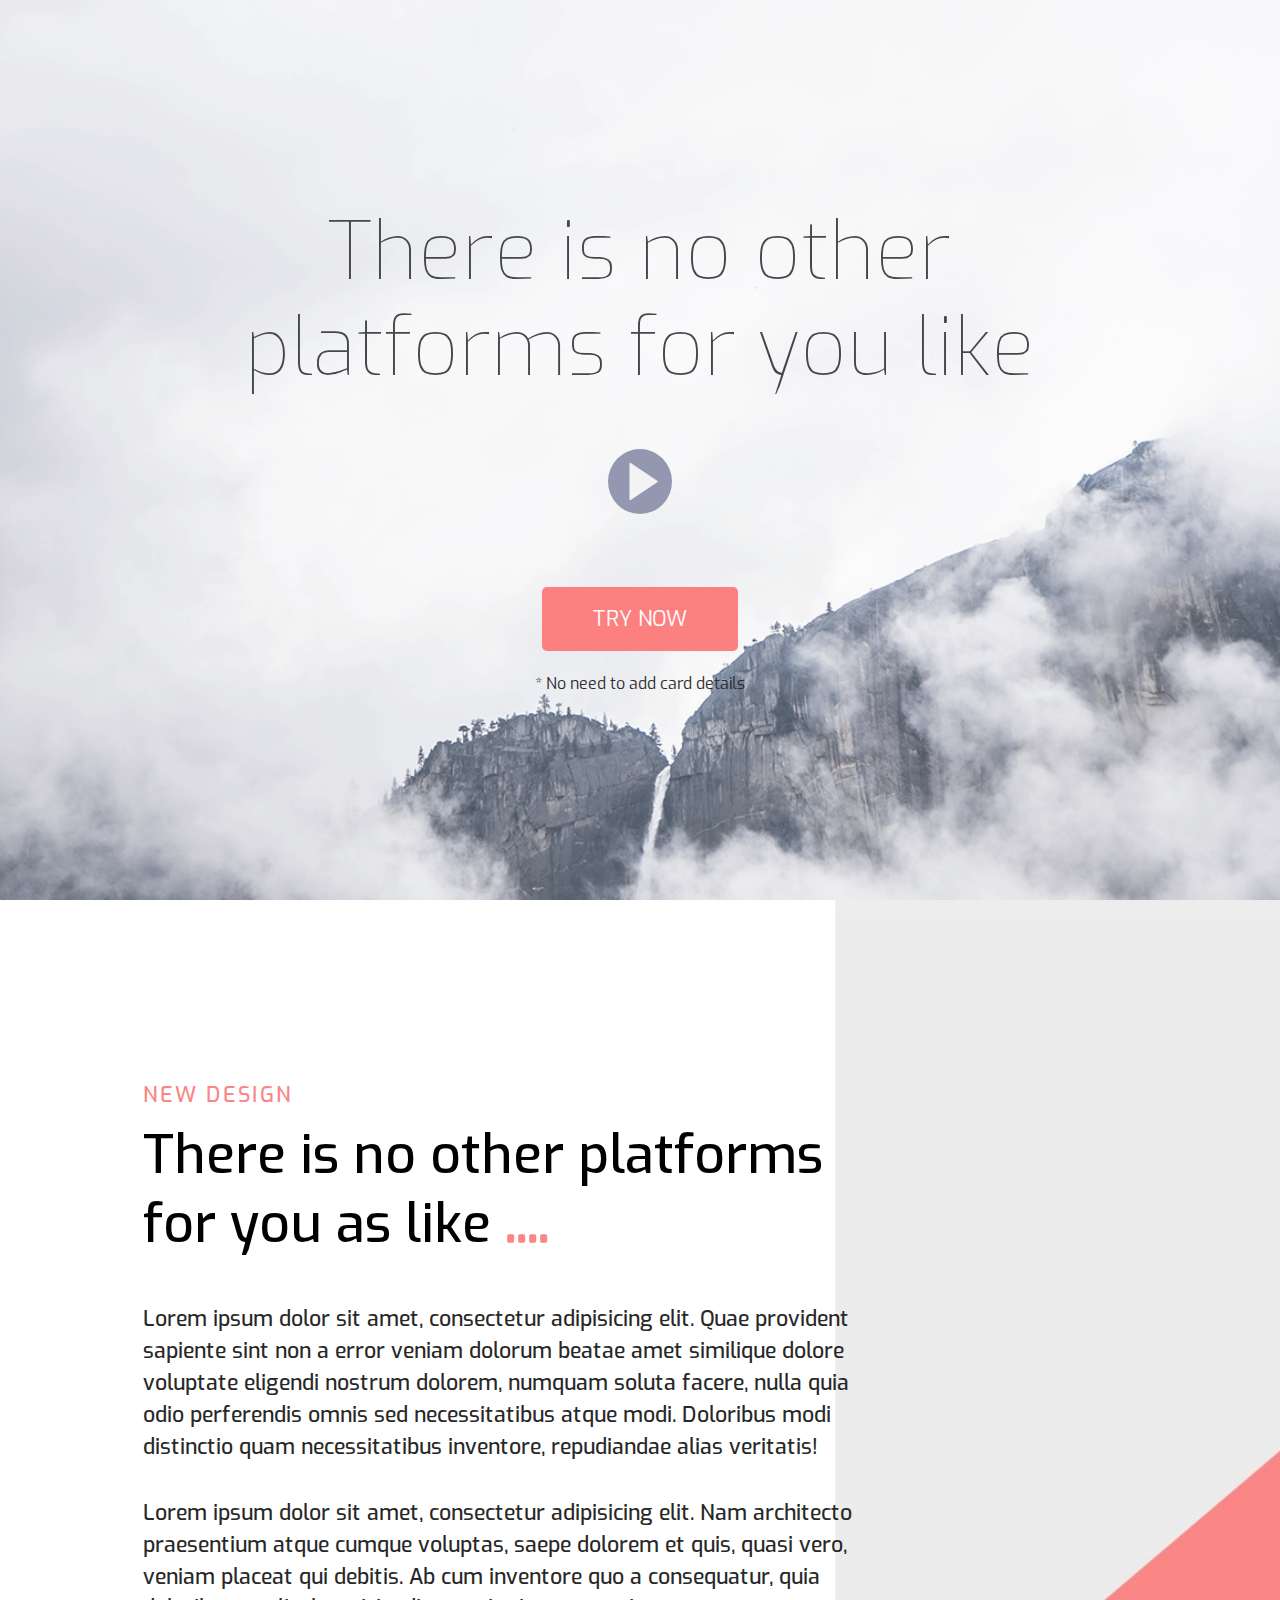
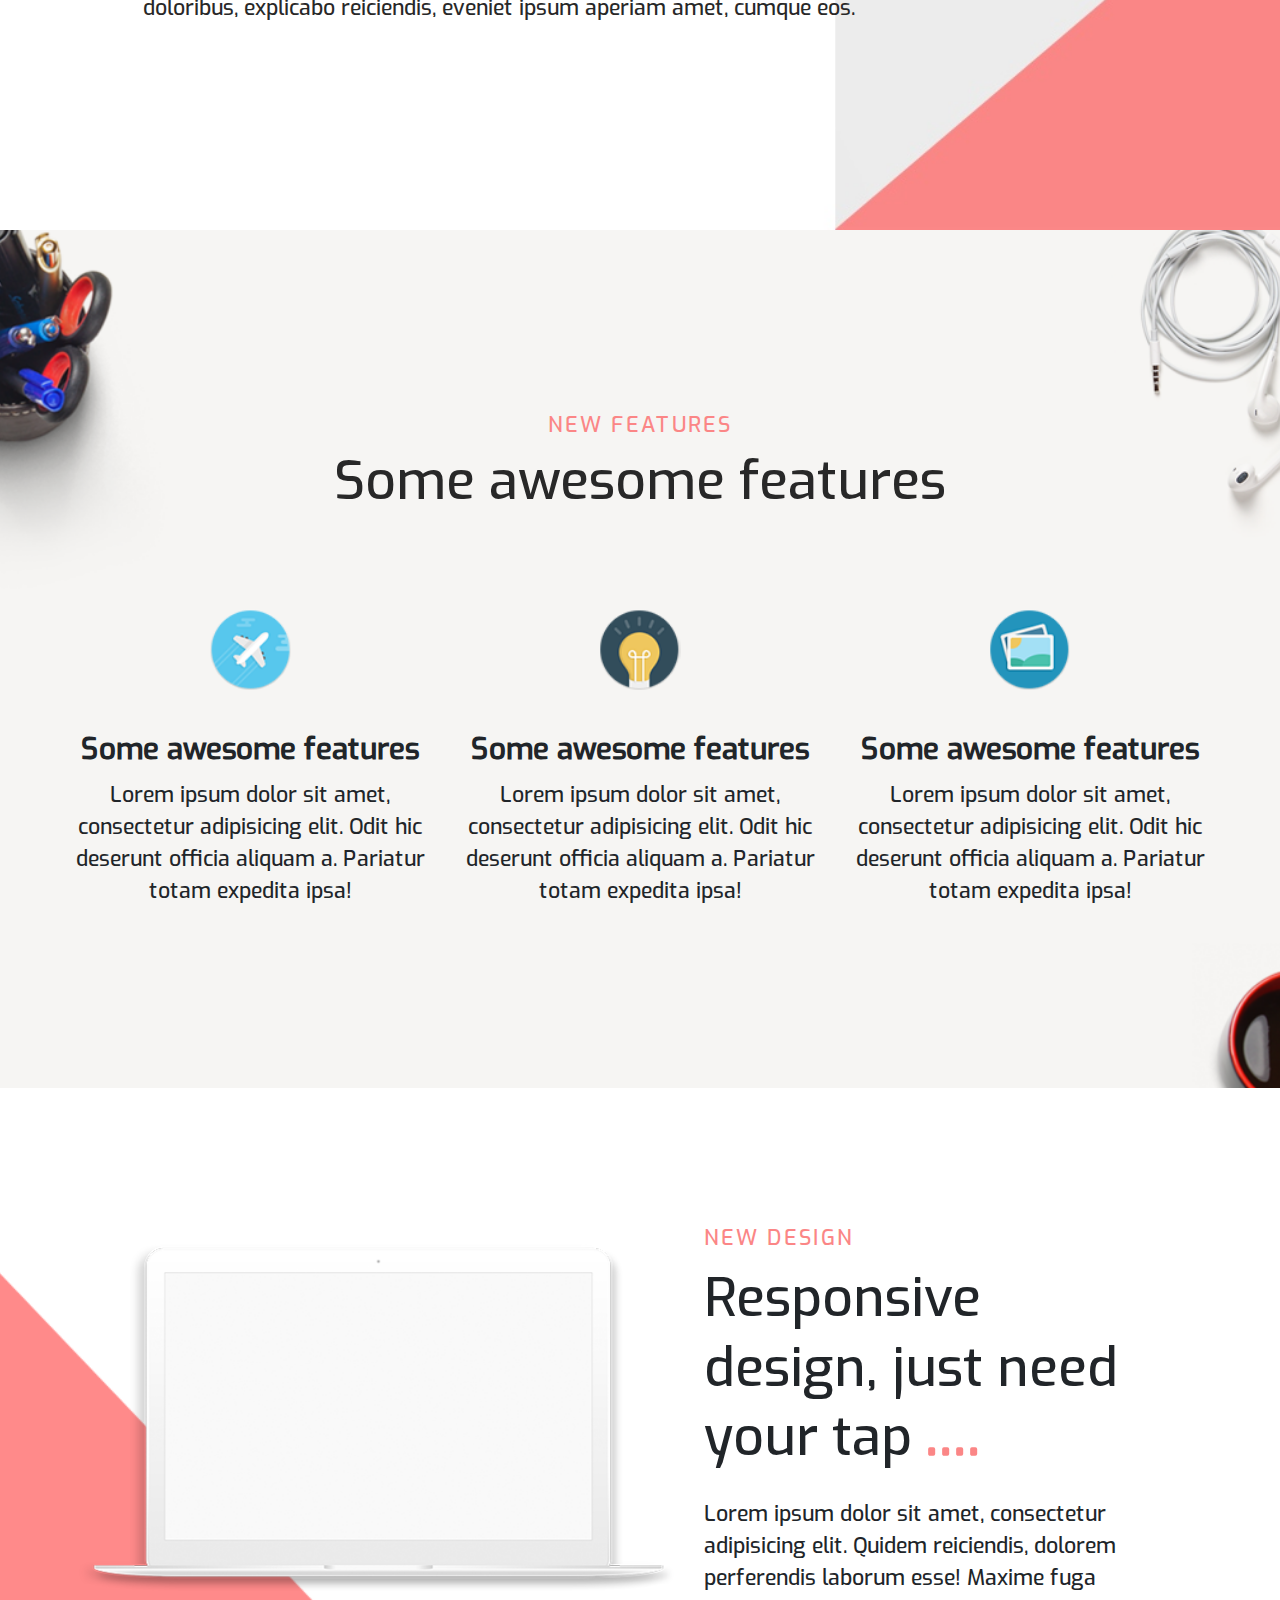
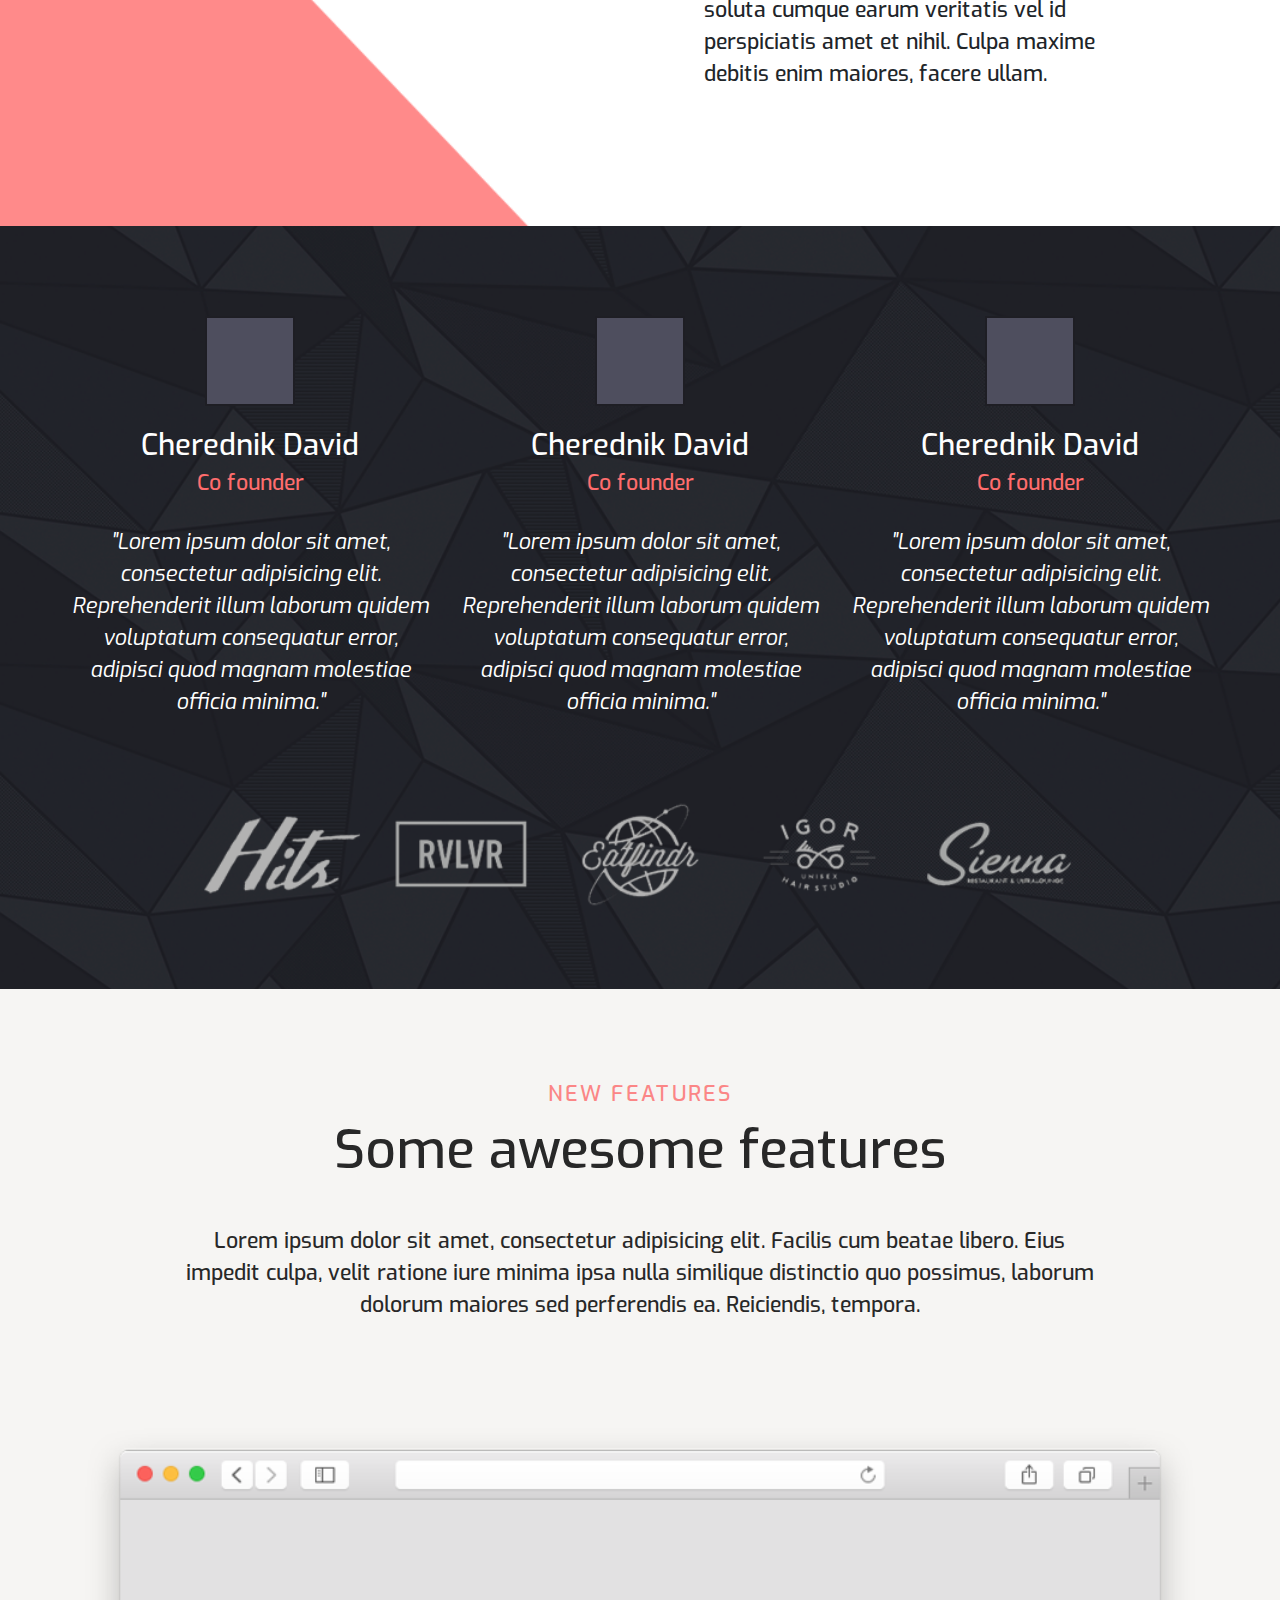
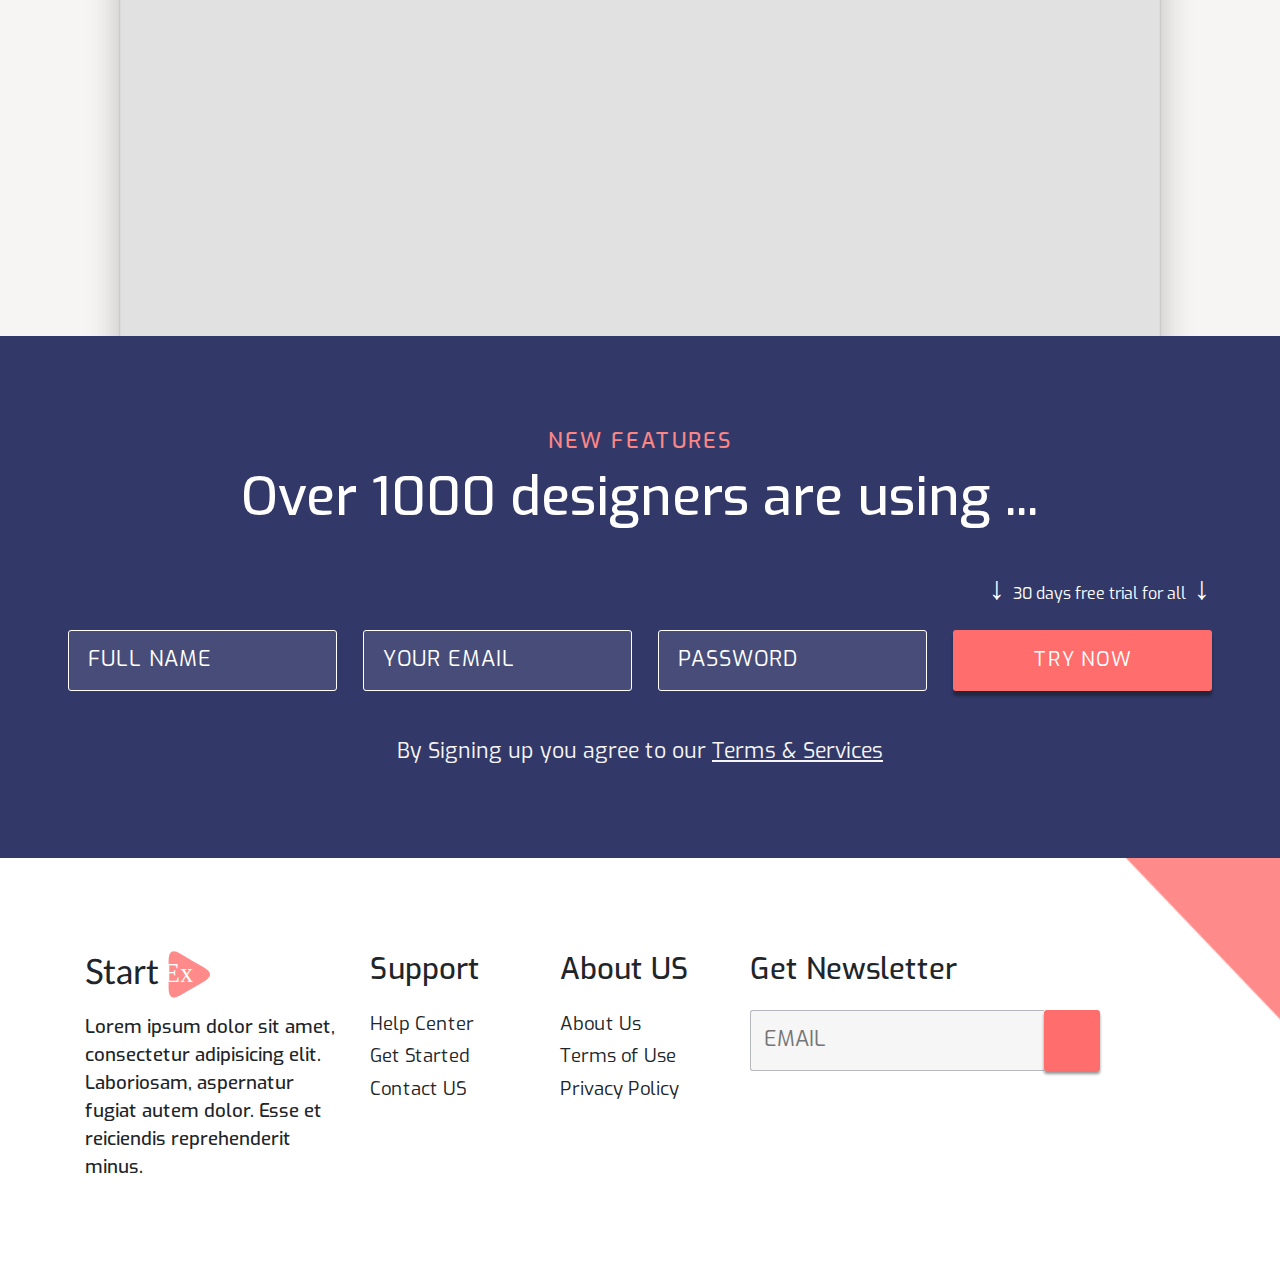
==== sites/features/index.html @ 03c9464d "Awesome features" ====
<!DOCTYPE html>
<html lang="en">

<head>
    <meta charset="UTF-8">
    <!-- <base href="/"> -->

    <title>Awesome features</title>

    <meta name="viewport" content="width=device-width, initial-scale=1, maximum-scale=1">
    <meta http-equiv="X-UA-Compatible" content="IE=edge">

    <!-- Image for social networks -->
    <meta property="og:image" content="path/to/image.jpg">
    <meta property="og:title" content="Title">
    <meta property="og:description" content="Description">


    <link rel="apple-touch-icon" sizes="180x180" href="img/favicon/apple-touch-icon.png">
    <link rel="icon" type="image/png" sizes="32x32" href="img/favicon/favicon-32x32.png">
    <link rel="icon" type="image/png" sizes="194x194" href="img/favicon/favicon-194x194.png">
    <link rel="icon" type="image/png" sizes="192x192" href="img/favicon/android-chrome-192x192.png">
    <link rel="icon" type="image/png" sizes="16x16" href="img/favicon/favicon-16x16.png">
    <link rel="manifest" href="img/favicon/site.webmanifest">
    <link rel="mask-icon" href="img/favicon/safari-pinned-tab.svg" color="#2e5e6b">
    <link rel="shortcut icon" href="img/favicon/favicon.ico">
    <meta name="msapplication-TileColor" content="#73b8e1">
    <meta name="msapplication-config" content="img/favicon/browserconfig.xml">


    <!-- Chrome, Firefox OS and Opera -->
    <meta name="theme-color" content="#000">
    <!-- Windows phone -->
    <meta name="msapplication-navbutton-color" content="#000">
    <!-- iOS Safari -->
    <meta name="apple-mobile-web-app-status-bar-style" content="#000">


    <link rel="stylesheet" type="text/css" href="css/main.min.css">
</head>

<body>
    <div id="preloader">
        <div id="loader"></div>
    </div>
    <header class="main-header" id="parallax-scene">
        <div class="header-content container">
            <div class="header-caption row justify-content-center">
                <h1 class="col col-lg-10">There is no other platforms for you like</h1>
            </div>
            <div class="header-play row justify-content-center">
                <div class="header-play-content col-3 col-md-1">
                    <a href="#" class="header-play-img">
                        <img src="img/svg/play.svg" alt="Play video">
                    </a>
                </div>
            </div>
            <div class="row justify-content-center header-button">
                <div class="header-button-content col justify-content-center">
                    <a href="#tryit" class="button">Try now</a>
                </div>
            </div>
            <div class="row header-comment">
                <div class="header-comment-text col">
                    * No need to add card details
                </div>
            </div>
        </div>
    </header>
    <div class="newdesign-bg">
    <section class="newdesign container">
        <div class="newdesign-content row">
            <div class="newdesign-descr col col-lg-8">
                <div class="inscr">new design</div>
                <h2 class="newdesign-caption">There is no other platforms for you as like <span class="newdesign-ellipsis">....</span></h2>
                <div class="newdesign-text">
                    <p>Lorem ipsum dolor sit amet, consectetur adipisicing elit. Quae provident sapiente sint non a error veniam dolorum beatae amet similique dolore voluptate eligendi nostrum dolorem, numquam soluta facere, nulla quia odio perferendis omnis sed necessitatibus atque modi. Doloribus modi distinctio quam necessitatibus inventore, repudiandae alias veritatis!</p>
                    <p>Lorem ipsum dolor sit amet, consectetur adipisicing elit. Nam architecto praesentium atque cumque voluptas, saepe dolorem et quis, quasi vero, veniam placeat qui debitis. Ab cum inventore quo a consequatur, quia doloribus, explicabo reiciendis, eveniet ipsum aperiam amet, cumque eos.</p>
                </div>
            </div>
        </div>
    </section>
    </div>
    <section class="awesome">
        <div class="awesome-content container">
            <div class="awesome-preview row justify-content-center">
                <div class="awesome-preview-content col col-lg-8">
                    <div class="inscr">new features</div>
                    <h2 class="awesome-caption">Some awesome features</h2>
                </div>
            </div>
            <div class="awesome-features row justify-content-center">
                <div class="awesome-feature col-sm-12 col-md-6 col-lg">
                    <div class="awesome-feature-picture"></div>
                    <h3 class="awesome-feature-caption">Some awesome features</h3>
                    <div class="awesome-feature-text">Lorem ipsum dolor sit amet, consectetur adipisicing elit. Odit hic deserunt officia aliquam a. Pariatur totam expedita ipsa!</div>
                </div>
                <div class="awesome-feature col-sm-12 col-md-6 col-lg">
                    <div class="awesome-feature-picture"></div>
                    <h3 class="awesome-feature-caption">Some awesome features</h3>
                    <div class="awesome-feature-text">Lorem ipsum dolor sit amet, consectetur adipisicing elit. Odit hic deserunt officia aliquam a. Pariatur totam expedita ipsa!</div>
                </div>
                <div class="awesome-feature col-sm-12 col-lg">
                    <div class="awesome-feature-picture"></div>
                    <h3 class="awesome-feature-caption">Some awesome features</h3>
                    <div class="awesome-feature-text">Lorem ipsum dolor sit amet, consectetur adipisicing elit. Odit hic deserunt officia aliquam a. Pariatur totam expedita ipsa!</div>
                </div>
            </div>
        </div>
    </section>
    <div class="responsive-bg">
    <section class="responsive container-fluid">
        <div class="responsive-content row">
            <div class="responsive-macbook col col-xl-6">
                <img src="img/pictures/macbook.png" alt="MacBook" class="responsive-macbook-picture">
            </div>
            <div class="responsive-descr col">
                <div class="inscr">new design</div>
                <div class="responsive-caption">Responsive design, just need your tap <span class="responsive-ellipsis">....</span></div>
                <div class="responsive-text">Lorem ipsum dolor sit amet, consectetur adipisicing elit. Quidem reiciendis, dolorem perferendis laborum esse! Maxime fuga soluta cumque earum veritatis vel id perspiciatis amet et nihil. Culpa maxime debitis enim maiores, facere ullam.</div>
            </div>
        </div>
    </section>
    </div>
    <section class="founders">
        <div class="founders-content container">
            <div class="founders-blocks row">
                <div class="founder-block col-lg-6 col-xl">
                    <div class="founder-photo"></div>
                    <h3 class="founder-name">Cherednik David</h3>
                    <div class="founder-status">Co founder</div>
                    <div class="founder-descr">"Lorem ipsum dolor sit amet, consectetur adipisicing elit. Reprehenderit illum laborum quidem voluptatum consequatur error, adipisci quod magnam molestiae officia minima."</div>
                </div>
                <div class="founder-block col-lg-6 col-xl">
                    <div class="founder-photo"></div>
                    <h3 class="founder-name">Cherednik David</h3>
                    <div class="founder-status">Co founder</div>
                    <div class="founder-descr">"Lorem ipsum dolor sit amet, consectetur adipisicing elit. Reprehenderit illum laborum quidem voluptatum consequatur error, adipisci quod magnam molestiae officia minima."</div>
                </div>
                <div class="founder-block col-lg col-xl">
                    <div class="founder-photo"></div>
                    <h3 class="founder-name">Cherednik David</h3>
                    <div class="founder-status">Co founder</div>
                    <div class="founder-descr">"Lorem ipsum dolor sit amet, consectetur adipisicing elit. Reprehenderit illum laborum quidem voluptatum consequatur error, adipisci quod magnam molestiae officia minima."</div>
                </div>
            </div>
            <div class="founder-partners row">
                <div class="founder-partner col-12 col-md-6 col-sm-4 col-md col-xl"></div>
                <div class="founder-partner col-12 col-md-6 col-sm-4 col-md col-xl"></div>
                <div class="founder-partner col-12 col-md-6 col-sm-4 col-md col-xl"></div>
                <div class="founder-partner col-12 col-md-6 col-sm-4 col-md col-xl"></div>
                <div class="founder-partner col-12 col-md-6 col-sm-4 col-md col-xl"></div>
            </div>
        </div>
    </section>
    <section class="browser">
        <div class="browser-content container">
            <div class="browser-descr row justify-content-center">
                <div class="browser-descr-content col-10">
                    <div class="inscr">new features</div>
                    <h2 class="browser-caption">Some awesome features</h2>
                    <p class="browser-text">Lorem ipsum dolor sit amet, consectetur adipisicing elit. Facilis cum beatae libero. Eius impedit culpa, velit ratione iure minima ipsa nulla similique distinctio quo possimus, laborum dolorum maiores sed perferendis ea. Reiciendis, tempora.</p>
                </div>
            </div>
            <div class="browser-img row justify-content-center">
                <div class="browser-img-content col-12">
                    <img src="img/pictures/browser.png" alt="Browser" class="browser-img-picture">
                </div>
            </div>
        </div>
    </section>
    <section class="tryit" id="tryit">
        <div class="tryit-content container">
            <div class="tryit-descr row justify-content-center">
                <div class="tryit-descr-content col col-lg-10">
                    <div class="inscr">new features</div>
                    <h2 class="tryit-caption">Over 1000 designers are using <span class="tryit-ellipsis">...</span></h2>
                </div>
            </div>
            <div class="tryit-try">
                <div class="tryit-trial __tryit-try-up row justify-content-end">
                    <div class="tryit-trial-content">
                        <span class="tryit-trial-arrow">&darr;</span>&#8194;30 days free trial for all&#8194;<span class="tryit-trial-arrow">&darr;</span>
                    </div>
                </div>
                <form class="tryit-form row justify-content-center">
                    <input type="text" class="tryit-name col-12 col-md-5 col-lg" title="Enter your full name" required placeholder="Full name">
                    <input type="email" class="tryit-email col-12 col-md-5 col-lg" title="Enter your email" required placeholder="Your email">
                    <input type="password" class="tryit-passwd col-12 col-md-5 col-lg" title="Enter your password" required placeholder="Password">
                    <button class="col-12 col-md-5 col-lg" title="30 days free trial for all!">Try now
                    </button>
                </form>
                <div class="tryit-trial __tryit-try-down row justify-content-end">
                    <div class="tryit-trial-content">
                        <span class="tryit-trial-arrow">&uarr;</span>&#8194;30 days free trial for all&#8194;<span class="tryit-trial-arrow">&uarr;</span>
                    </div>
                </div>
                <div class="tryit-terms row justify-content-center">
                    <div class="tryit-terms-content">
                        By Signing up you agree to our <a class="tryit-inscr" href="#">Terms & Services</a>
                    </div>
                </div>
            </div>
        </div>
    </section>
    <div class="footer-bg">
    <footer class="main-footer container">
        <div class="footer-content row">
            <div class="footer-company col-12 col-lg-3">
                <span class="footer-company-logo footer-inscr">Start
                    <img src="img/svg/startex.svg" alt="Ex">
                </span>
                Lorem ipsum dolor sit amet, consectetur adipisicing elit. Laboriosam, aspernatur fugiat autem dolor. Esse et reiciendis reprehenderit minus.
            </div>
            <div class="footer-support col col-md-6 col-lg-2">
                <h3 class="footer-inscr">Support</h3>
                <ul class="footer-list">
                    <li><a href="#">Help Center</a></li>
                    <li><a href="#">Get Started</a></li>
                    <li><a href="#">Contact US</a></li>
                </ul>
            </div>
            <div class="footer-about col col-md-6 col-lg-2">
                <h3 class="footer-inscr">About US</h3>
                <ul class="footer-list">
                    <li><a href="#">About Us</a></li>
                    <li><a href="#">Terms of Use</a></li>
                    <li><a href="#">Privacy Policy</a></li>
                </ul>
            </div>
            <div class="footer-get col-12 col-lg-4">
                <span class="footer-inscr">Get Newsletter</span>
                <form class="footer-get-form">
                    <input type="email" class="footer-get-email" placeholder="Email" required>
                    <button class="footer-get-submit">
                        <i class="far fa-paper-plane"></i>
                    </button>
                </form>
                <div class="footer-social">
                    <a href="https://www.reddit.com" target="_blank"><i class="fab fa-reddit-alien"></i></a>
                    <a href="https://www.facebook.com" target="_blank"><i class="fab fa-facebook-f"></i></a>
                    <a href="https://plus.google.com" target="_blank"><i class="fab fa-google-plus"></i></a>
                    <a href="https://twitter.com" target="_blank"><i class="fab fa-twitter"></i></a>
                </div>
            </div>
        </div>
    </footer>
    </div>

    <script src="js/scripts.min.js"></script>
</body>

</html>
---- sites/features/css/main.min.css ----
html{line-height:1.15;-webkit-text-size-adjust:100%}body{margin:0}h1{font-size:2em;margin:.67em 0}hr{box-sizing:content-box;height:0;overflow:visible}pre{font-family:monospace,monospace;font-size:1em}a{background-color:transparent}abbr[title]{border-bottom:none;text-decoration:underline;text-decoration:underline dotted}b,strong{font-weight:bolder}code,kbd,samp{font-family:monospace,monospace;font-size:1em}small{font-size:80%}sub,sup{font-size:75%;line-height:0;position:relative;vertical-align:baseline}sub{bottom:-.25em}sup{top:-.5em}img{border-style:none}button,input,optgroup,select,textarea{font-family:inherit;font-size:100%;line-height:1.15;margin:0}button,input{overflow:visible}button,select{text-transform:none}[type=button],[type=reset],[type=submit],button{-webkit-appearance:button}[type=button]::-moz-focus-inner,[type=reset]::-moz-focus-inner,[type=submit]::-moz-focus-inner,button::-moz-focus-inner{border-style:none;padding:0}[type=button]:-moz-focusring,[type=reset]:-moz-focusring,[type=submit]:-moz-focusring,button:-moz-focusring{outline:1px dotted ButtonText}fieldset{padding:.35em .75em .625em}legend{box-sizing:border-box;color:inherit;display:table;max-width:100%;padding:0;white-space:normal}progress{vertical-align:baseline}textarea{overflow:auto}[type=checkbox],[type=radio]{box-sizing:border-box;padding:0}[type=number]::-webkit-inner-spin-button,[type=number]::-webkit-outer-spin-button{height:auto}[type=search]{-webkit-appearance:textfield;outline-offset:-2px}[type=search]::-webkit-search-decoration{-webkit-appearance:none}::-webkit-file-upload-button{-webkit-appearance:button;font:inherit}details{display:block}summary{display:list-item}template{display:none}[hidden]{display:none}@font-face{font-family:ArialBold;font-weight:400;font-style:normal;src:url(../fonts/ArialBold/ArialBold.eot);src:url(../fonts/ArialBold/ArialBold.eot?#iefix) format("embedded-opentype"),url(../fonts/ArialBold/ArialBold.woff) format("woff"),url(../fonts/ArialBold/ArialBold.ttf) format("truetype")}@font-face{font-family:ArialRegular;font-weight:400;font-style:normal;src:url(../fonts/ArialRegular/ArialRegular.eot);src:url(../fonts/ArialRegular/ArialRegular.eot?#iefix) format("embedded-opentype"),url(../fonts/ArialRegular/ArialRegular.woff) format("woff"),url(../fonts/ArialRegular/ArialRegular.ttf) format("truetype")}@font-face{font-family:ExoMedium;font-weight:400;font-style:normal;src:url(../fonts/ExoMedium/ExoMedium.eot);src:url(../fonts/ExoMedium/ExoMedium.eot?#iefix) format("embedded-opentype"),url(../fonts/ExoMedium/ExoMedium.woff) format("woff"),url(../fonts/ExoMedium/ExoMedium.ttf) format("truetype")}@font-face{font-family:ExoRegular;font-weight:400;font-style:normal;src:url(../fonts/ExoRegular/ExoRegular.eot);src:url(../fonts/ExoRegular/ExoRegular.eot?#iefix) format("embedded-opentype"),url(../fonts/ExoRegular/ExoRegular.woff) format("woff"),url(../fonts/ExoRegular/ExoRegular.ttf) format("truetype")}@font-face{font-family:ExoRegularItalic;font-weight:400;font-style:normal;src:url(../fonts/ExoRegularItalic/ExoRegularItalic.eot);src:url(../fonts/ExoRegularItalic/ExoRegularItalic.eot?#iefix) format("embedded-opentype"),url(../fonts/ExoRegularItalic/ExoRegularItalic.woff) format("woff"),url(../fonts/ExoRegularItalic/ExoRegularItalic.ttf) format("truetype")}@font-face{font-family:ExoThin;font-weight:400;font-style:normal;src:url(../fonts/ExoThin/ExoThin.eot);src:url(../fonts/ExoThin/ExoThin.eot?#iefix) format("embedded-opentype"),url(../fonts/ExoThin/ExoThin.woff) format("woff"),url(../fonts/ExoThin/ExoThin.ttf) format("truetype")}@font-face{font-family:LatoRegular;font-weight:400;font-style:normal;src:url(../fonts/LatoRegular/LatoRegular.eot);src:url(../fonts/LatoRegular/LatoRegular.eot?#iefix) format("embedded-opentype"),url(../fonts/LatoRegular/LatoRegular.woff) format("woff"),url(../fonts/LatoRegular/LatoRegular.ttf) format("truetype")}.fa,.fab,.fal,.far,.fas{-moz-osx-font-smoothing:grayscale;-webkit-font-smoothing:antialiased;display:inline-block;font-style:normal;font-variant:normal;text-rendering:auto;line-height:1}.fa-lg{font-size:1.33333em;line-height:.75em;vertical-align:-.0667em}.fa-xs{font-size:.75em}.fa-sm{font-size:.875em}.fa-1x{font-size:1em}.fa-2x{font-size:2em}.fa-3x{font-size:3em}.fa-4x{font-size:4em}.fa-5x{font-size:5em}.fa-6x{font-size:6em}.fa-7x{font-size:7em}.fa-8x{font-size:8em}.fa-9x{font-size:9em}.fa-10x{font-size:10em}.fa-fw{text-align:center;width:1.25em}.fa-ul{list-style-type:none;margin-left:2.5em;padding-left:0}.fa-ul>li{position:relative}.fa-li{left:-2em;position:absolute;text-align:center;width:2em;line-height:inherit}.fa-border{border:solid .08em #eee;-webkit-border-radius:.1em;border-radius:.1em;padding:.2em .25em .15em}.fa-pull-left{float:left}.fa-pull-right{float:right}.fa.fa-pull-left,.fab.fa-pull-left,.fal.fa-pull-left,.far.fa-pull-left,.fas.fa-pull-left{margin-right:.3em}.fa.fa-pull-right,.fab.fa-pull-right,.fal.fa-pull-right,.far.fa-pull-right,.fas.fa-pull-right{margin-left:.3em}.fa-spin{-webkit-animation:fa-spin 2s infinite linear;animation:fa-spin 2s infinite linear}.fa-pulse{-webkit-animation:fa-spin 1s infinite steps(8);animation:fa-spin 1s infinite steps(8)}@-webkit-keyframes fa-spin{0%{-webkit-transform:rotate(0);transform:rotate(0)}100%{-webkit-transform:rotate(360deg);transform:rotate(360deg)}}@keyframes fa-spin{0%{-webkit-transform:rotate(0);transform:rotate(0)}100%{-webkit-transform:rotate(360deg);transform:rotate(360deg)}}.fa-rotate-90{-webkit-transform:rotate(90deg);-ms-transform:rotate(90deg);transform:rotate(90deg)}.fa-rotate-180{-webkit-transform:rotate(180deg);-ms-transform:rotate(180deg);transform:rotate(180deg)}.fa-rotate-270{-webkit-transform:rotate(270deg);-ms-transform:rotate(270deg);transform:rotate(270deg)}.fa-flip-horizontal{-webkit-transform:scale(-1,1);-ms-transform:scale(-1,1);transform:scale(-1,1)}.fa-flip-vertical{-webkit-transform:scale(1,-1);-ms-transform:scale(1,-1);transform:scale(1,-1)}.fa-flip-horizontal.fa-flip-vertical{-webkit-transform:scale(-1,-1);-ms-transform:scale(-1,-1);transform:scale(-1,-1)}:root .fa-flip-horizontal,:root .fa-flip-vertical,:root .fa-rotate-180,:root .fa-rotate-270,:root .fa-rotate-90{-webkit-filter:none;filter:none}.fa-stack{display:inline-block;height:2em;line-height:2em;position:relative;vertical-align:middle;width:2em}.fa-stack-1x,.fa-stack-2x{left:0;position:absolute;text-align:center;width:100%}.fa-stack-1x{line-height:inherit}.fa-stack-2x{font-size:2em}.fa-inverse{color:#fff}.fa-500px:before{content:"\f26e"}.fa-accessible-icon:before{content:"\f368"}.fa-accusoft:before{content:"\f369"}.fa-address-book:before{content:"\f2b9"}.fa-address-card:before{content:"\f2bb"}.fa-adjust:before{content:"\f042"}.fa-adn:before{content:"\f170"}.fa-adversal:before{content:"\f36a"}.fa-affiliatetheme:before{content:"\f36b"}.fa-algolia:before{content:"\f36c"}.fa-align-center:before{content:"\f037"}.fa-align-justify:before{content:"\f039"}.fa-align-left:before{content:"\f036"}.fa-align-right:before{content:"\f038"}.fa-allergies:before{content:"\f461"}.fa-amazon:before{content:"\f270"}.fa-amazon-pay:before{content:"\f42c"}.fa-ambulance:before{content:"\f0f9"}.fa-american-sign-language-interpreting:before{content:"\f2a3"}.fa-amilia:before{content:"\f36d"}.fa-anchor:before{content:"\f13d"}.fa-android:before{content:"\f17b"}.fa-angellist:before{content:"\f209"}.fa-angle-double-down:before{content:"\f103"}.fa-angle-double-left:before{content:"\f100"}.fa-angle-double-right:before{content:"\f101"}.fa-angle-double-up:before{content:"\f102"}.fa-angle-down:before{content:"\f107"}.fa-angle-left:before{content:"\f104"}.fa-angle-right:before{content:"\f105"}.fa-angle-up:before{content:"\f106"}.fa-angry:before{content:"\f556"}.fa-angrycreative:before{content:"\f36e"}.fa-angular:before{content:"\f420"}.fa-app-store:before{content:"\f36f"}.fa-app-store-ios:before{content:"\f370"}.fa-apper:before{content:"\f371"}.fa-apple:before{content:"\f179"}.fa-apple-pay:before{content:"\f415"}.fa-archive:before{content:"\f187"}.fa-archway:before{content:"\f557"}.fa-arrow-alt-circle-down:before{content:"\f358"}.fa-arrow-alt-circle-left:before{content:"\f359"}.fa-arrow-alt-circle-right:before{content:"\f35a"}.fa-arrow-alt-circle-up:before{content:"\f35b"}.fa-arrow-circle-down:before{content:"\f0ab"}.fa-arrow-circle-left:before{content:"\f0a8"}.fa-arrow-circle-right:before{content:"\f0a9"}.fa-arrow-circle-up:before{content:"\f0aa"}.fa-arrow-down:before{content:"\f063"}.fa-arrow-left:before{content:"\f060"}.fa-arrow-right:before{content:"\f061"}.fa-arrow-up:before{content:"\f062"}.fa-arrows-alt:before{content:"\f0b2"}.fa-arrows-alt-h:before{content:"\f337"}.fa-arrows-alt-v:before{content:"\f338"}.fa-assistive-listening-systems:before{content:"\f2a2"}.fa-asterisk:before{content:"\f069"}.fa-asymmetrik:before{content:"\f372"}.fa-at:before{content:"\f1fa"}.fa-atlas:before{content:"\f558"}.fa-audible:before{content:"\f373"}.fa-audio-description:before{content:"\f29e"}.fa-autoprefixer:before{content:"\f41c"}.fa-avianex:before{content:"\f374"}.fa-aviato:before{content:"\f421"}.fa-award:before{content:"\f559"}.fa-aws:before{content:"\f375"}.fa-backspace:before{content:"\f55a"}.fa-backward:before{content:"\f04a"}.fa-balance-scale:before{content:"\f24e"}.fa-ban:before{content:"\f05e"}.fa-band-aid:before{content:"\f462"}.fa-bandcamp:before{content:"\f2d5"}.fa-barcode:before{content:"\f02a"}.fa-bars:before{content:"\f0c9"}.fa-baseball-ball:before{content:"\f433"}.fa-basketball-ball:before{content:"\f434"}.fa-bath:before{content:"\f2cd"}.fa-battery-empty:before{content:"\f244"}.fa-battery-full:before{content:"\f240"}.fa-battery-half:before{content:"\f242"}.fa-battery-quarter:before{content:"\f243"}.fa-battery-three-quarters:before{content:"\f241"}.fa-bed:before{content:"\f236"}.fa-beer:before{content:"\f0fc"}.fa-behance:before{content:"\f1b4"}.fa-behance-square:before{content:"\f1b5"}.fa-bell:before{content:"\f0f3"}.fa-bell-slash:before{content:"\f1f6"}.fa-bezier-curve:before{content:"\f55b"}.fa-bicycle:before{content:"\f206"}.fa-bimobject:before{content:"\f378"}.fa-binoculars:before{content:"\f1e5"}.fa-birthday-cake:before{content:"\f1fd"}.fa-bitbucket:before{content:"\f171"}.fa-bitcoin:before{content:"\f379"}.fa-bity:before{content:"\f37a"}.fa-black-tie:before{content:"\f27e"}.fa-blackberry:before{content:"\f37b"}.fa-blender:before{content:"\f517"}.fa-blind:before{content:"\f29d"}.fa-blogger:before{content:"\f37c"}.fa-blogger-b:before{content:"\f37d"}.fa-bluetooth:before{content:"\f293"}.fa-bluetooth-b:before{content:"\f294"}.fa-bold:before{content:"\f032"}.fa-bolt:before{content:"\f0e7"}.fa-bomb:before{content:"\f1e2"}.fa-bong:before{content:"\f55c"}.fa-book:before{content:"\f02d"}.fa-book-open:before{content:"\f518"}.fa-bookmark:before{content:"\f02e"}.fa-bowling-ball:before{content:"\f436"}.fa-box:before{content:"\f466"}.fa-box-open:before{content:"\f49e"}.fa-boxes:before{content:"\f468"}.fa-braille:before{content:"\f2a1"}.fa-briefcase:before{content:"\f0b1"}.fa-briefcase-medical:before{content:"\f469"}.fa-broadcast-tower:before{content:"\f519"}.fa-broom:before{content:"\f51a"}.fa-brush:before{content:"\f55d"}.fa-btc:before{content:"\f15a"}.fa-bug:before{content:"\f188"}.fa-building:before{content:"\f1ad"}.fa-bullhorn:before{content:"\f0a1"}.fa-bullseye:before{content:"\f140"}.fa-burn:before{content:"\f46a"}.fa-buromobelexperte:before{content:"\f37f"}.fa-bus:before{content:"\f207"}.fa-bus-alt:before{content:"\f55e"}.fa-buysellads:before{content:"\f20d"}.fa-calculator:before{content:"\f1ec"}.fa-calendar:before{content:"\f133"}.fa-calendar-alt:before{content:"\f073"}.fa-calendar-check:before{content:"\f274"}.fa-calendar-minus:before{content:"\f272"}.fa-calendar-plus:before{content:"\f271"}.fa-calendar-times:before{content:"\f273"}.fa-camera:before{content:"\f030"}.fa-camera-retro:before{content:"\f083"}.fa-cannabis:before{content:"\f55f"}.fa-capsules:before{content:"\f46b"}.fa-car:before{content:"\f1b9"}.fa-caret-down:before{content:"\f0d7"}.fa-caret-left:before{content:"\f0d9"}.fa-caret-right:before{content:"\f0da"}.fa-caret-square-down:before{content:"\f150"}.fa-caret-square-left:before{content:"\f191"}.fa-caret-square-right:before{content:"\f152"}.fa-caret-square-up:before{content:"\f151"}.fa-caret-up:before{content:"\f0d8"}.fa-cart-arrow-down:before{content:"\f218"}.fa-cart-plus:before{content:"\f217"}.fa-cc-amazon-pay:before{content:"\f42d"}.fa-cc-amex:before{content:"\f1f3"}.fa-cc-apple-pay:before{content:"\f416"}.fa-cc-diners-club:before{content:"\f24c"}.fa-cc-discover:before{content:"\f1f2"}.fa-cc-jcb:before{content:"\f24b"}.fa-cc-mastercard:before{content:"\f1f1"}.fa-cc-paypal:before{content:"\f1f4"}.fa-cc-stripe:before{content:"\f1f5"}.fa-cc-visa:before{content:"\f1f0"}.fa-centercode:before{content:"\f380"}.fa-certificate:before{content:"\f0a3"}.fa-chalkboard:before{content:"\f51b"}.fa-chalkboard-teacher:before{content:"\f51c"}.fa-chart-area:before{content:"\f1fe"}.fa-chart-bar:before{content:"\f080"}.fa-chart-line:before{content:"\f201"}.fa-chart-pie:before{content:"\f200"}.fa-check:before{content:"\f00c"}.fa-check-circle:before{content:"\f058"}.fa-check-double:before{content:"\f560"}.fa-check-square:before{content:"\f14a"}.fa-chess:before{content:"\f439"}.fa-chess-bishop:before{content:"\f43a"}.fa-chess-board:before{content:"\f43c"}.fa-chess-king:before{content:"\f43f"}.fa-chess-knight:before{content:"\f441"}.fa-chess-pawn:before{content:"\f443"}.fa-chess-queen:before{content:"\f445"}.fa-chess-rook:before{content:"\f447"}.fa-chevron-circle-down:before{content:"\f13a"}.fa-chevron-circle-left:before{content:"\f137"}.fa-chevron-circle-right:before{content:"\f138"}.fa-chevron-circle-up:before{content:"\f139"}.fa-chevron-down:before{content:"\f078"}.fa-chevron-left:before{content:"\f053"}.fa-chevron-right:before{content:"\f054"}.fa-chevron-up:before{content:"\f077"}.fa-child:before{content:"\f1ae"}.fa-chrome:before{content:"\f268"}.fa-church:before{content:"\f51d"}.fa-circle:before{content:"\f111"}.fa-circle-notch:before{content:"\f1ce"}.fa-clipboard:before{content:"\f328"}.fa-clipboard-check:before{content:"\f46c"}.fa-clipboard-list:before{content:"\f46d"}.fa-clock:before{content:"\f017"}.fa-clone:before{content:"\f24d"}.fa-closed-captioning:before{content:"\f20a"}.fa-cloud:before{content:"\f0c2"}.fa-cloud-download-alt:before{content:"\f381"}.fa-cloud-upload-alt:before{content:"\f382"}.fa-cloudscale:before{content:"\f383"}.fa-cloudsmith:before{content:"\f384"}.fa-cloudversify:before{content:"\f385"}.fa-cocktail:before{content:"\f561"}.fa-code:before{content:"\f121"}.fa-code-branch:before{content:"\f126"}.fa-codepen:before{content:"\f1cb"}.fa-codiepie:before{content:"\f284"}.fa-coffee:before{content:"\f0f4"}.fa-cog:before{content:"\f013"}.fa-cogs:before{content:"\f085"}.fa-coins:before{content:"\f51e"}.fa-columns:before{content:"\f0db"}.fa-comment:before{content:"\f075"}.fa-comment-alt:before{content:"\f27a"}.fa-comment-dots:before{content:"\f4ad"}.fa-comment-slash:before{content:"\f4b3"}.fa-comments:before{content:"\f086"}.fa-compact-disc:before{content:"\f51f"}.fa-compass:before{content:"\f14e"}.fa-compress:before{content:"\f066"}.fa-concierge-bell:before{content:"\f562"}.fa-connectdevelop:before{content:"\f20e"}.fa-contao:before{content:"\f26d"}.fa-cookie:before{content:"\f563"}.fa-cookie-bite:before{content:"\f564"}.fa-copy:before{content:"\f0c5"}.fa-copyright:before{content:"\f1f9"}.fa-couch:before{content:"\f4b8"}.fa-cpanel:before{content:"\f388"}.fa-creative-commons:before{content:"\f25e"}.fa-creative-commons-by:before{content:"\f4e7"}.fa-creative-commons-nc:before{content:"\f4e8"}.fa-creative-commons-nc-eu:before{content:"\f4e9"}.fa-creative-commons-nc-jp:before{content:"\f4ea"}.fa-creative-commons-nd:before{content:"\f4eb"}.fa-creative-commons-pd:before{content:"\f4ec"}.fa-creative-commons-pd-alt:before{content:"\f4ed"}.fa-creative-commons-remix:before{content:"\f4ee"}.fa-creative-commons-sa:before{content:"\f4ef"}.fa-creative-commons-sampling:before{content:"\f4f0"}.fa-creative-commons-sampling-plus:before{content:"\f4f1"}.fa-creative-commons-share:before{content:"\f4f2"}.fa-credit-card:before{content:"\f09d"}.fa-crop:before{content:"\f125"}.fa-crop-alt:before{content:"\f565"}.fa-crosshairs:before{content:"\f05b"}.fa-crow:before{content:"\f520"}.fa-crown:before{content:"\f521"}.fa-css3:before{content:"\f13c"}.fa-css3-alt:before{content:"\f38b"}.fa-cube:before{content:"\f1b2"}.fa-cubes:before{content:"\f1b3"}.fa-cut:before{content:"\f0c4"}.fa-cuttlefish:before{content:"\f38c"}.fa-d-and-d:before{content:"\f38d"}.fa-dashcube:before{content:"\f210"}.fa-database:before{content:"\f1c0"}.fa-deaf:before{content:"\f2a4"}.fa-delicious:before{content:"\f1a5"}.fa-deploydog:before{content:"\f38e"}.fa-deskpro:before{content:"\f38f"}.fa-desktop:before{content:"\f108"}.fa-deviantart:before{content:"\f1bd"}.fa-diagnoses:before{content:"\f470"}.fa-dice:before{content:"\f522"}.fa-dice-five:before{content:"\f523"}.fa-dice-four:before{content:"\f524"}.fa-dice-one:before{content:"\f525"}.fa-dice-six:before{content:"\f526"}.fa-dice-three:before{content:"\f527"}.fa-dice-two:before{content:"\f528"}.fa-digg:before{content:"\f1a6"}.fa-digital-ocean:before{content:"\f391"}.fa-digital-tachograph:before{content:"\f566"}.fa-discord:before{content:"\f392"}.fa-discourse:before{content:"\f393"}.fa-divide:before{content:"\f529"}.fa-dizzy:before{content:"\f567"}.fa-dna:before{content:"\f471"}.fa-dochub:before{content:"\f394"}.fa-docker:before{content:"\f395"}.fa-dollar-sign:before{content:"\f155"}.fa-dolly:before{content:"\f472"}.fa-dolly-flatbed:before{content:"\f474"}.fa-donate:before{content:"\f4b9"}.fa-door-closed:before{content:"\f52a"}.fa-door-open:before{content:"\f52b"}.fa-dot-circle:before{content:"\f192"}.fa-dove:before{content:"\f4ba"}.fa-download:before{content:"\f019"}.fa-draft2digital:before{content:"\f396"}.fa-drafting-compass:before{content:"\f568"}.fa-dribbble:before{content:"\f17d"}.fa-dribbble-square:before{content:"\f397"}.fa-dropbox:before{content:"\f16b"}.fa-drum:before{content:"\f569"}.fa-drum-steelpan:before{content:"\f56a"}.fa-drupal:before{content:"\f1a9"}.fa-dumbbell:before{content:"\f44b"}.fa-dyalog:before{content:"\f399"}.fa-earlybirds:before{content:"\f39a"}.fa-ebay:before{content:"\f4f4"}.fa-edge:before{content:"\f282"}.fa-edit:before{content:"\f044"}.fa-eject:before{content:"\f052"}.fa-elementor:before{content:"\f430"}.fa-ellipsis-h:before{content:"\f141"}.fa-ellipsis-v:before{content:"\f142"}.fa-ember:before{content:"\f423"}.fa-empire:before{content:"\f1d1"}.fa-envelope:before{content:"\f0e0"}.fa-envelope-open:before{content:"\f2b6"}.fa-envelope-square:before{content:"\f199"}.fa-envira:before{content:"\f299"}.fa-equals:before{content:"\f52c"}.fa-eraser:before{content:"\f12d"}.fa-erlang:before{content:"\f39d"}.fa-ethereum:before{content:"\f42e"}.fa-etsy:before{content:"\f2d7"}.fa-euro-sign:before{content:"\f153"}.fa-exchange-alt:before{content:"\f362"}.fa-exclamation:before{content:"\f12a"}.fa-exclamation-circle:before{content:"\f06a"}.fa-exclamation-triangle:before{content:"\f071"}.fa-expand:before{content:"\f065"}.fa-expand-arrows-alt:before{content:"\f31e"}.fa-expeditedssl:before{content:"\f23e"}.fa-external-link-alt:before{content:"\f35d"}.fa-external-link-square-alt:before{content:"\f360"}.fa-eye:before{content:"\f06e"}.fa-eye-dropper:before{content:"\f1fb"}.fa-eye-slash:before{content:"\f070"}.fa-facebook:before{content:"\f09a"}.fa-facebook-f:before{content:"\f39e"}.fa-facebook-messenger:before{content:"\f39f"}.fa-facebook-square:before{content:"\f082"}.fa-fast-backward:before{content:"\f049"}.fa-fast-forward:before{content:"\f050"}.fa-fax:before{content:"\f1ac"}.fa-feather:before{content:"\f52d"}.fa-feather-alt:before{content:"\f56b"}.fa-female:before{content:"\f182"}.fa-fighter-jet:before{content:"\f0fb"}.fa-file:before{content:"\f15b"}.fa-file-alt:before{content:"\f15c"}.fa-file-archive:before{content:"\f1c6"}.fa-file-audio:before{content:"\f1c7"}.fa-file-code:before{content:"\f1c9"}.fa-file-contract:before{content:"\f56c"}.fa-file-download:before{content:"\f56d"}.fa-file-excel:before{content:"\f1c3"}.fa-file-export:before{content:"\f56e"}.fa-file-image:before{content:"\f1c5"}.fa-file-import:before{content:"\f56f"}.fa-file-invoice:before{content:"\f570"}.fa-file-invoice-dollar:before{content:"\f571"}.fa-file-medical:before{content:"\f477"}.fa-file-medical-alt:before{content:"\f478"}.fa-file-pdf:before{content:"\f1c1"}.fa-file-powerpoint:before{content:"\f1c4"}.fa-file-prescription:before{content:"\f572"}.fa-file-signature:before{content:"\f573"}.fa-file-upload:before{content:"\f574"}.fa-file-video:before{content:"\f1c8"}.fa-file-word:before{content:"\f1c2"}.fa-fill:before{content:"\f575"}.fa-fill-drip:before{content:"\f576"}.fa-film:before{content:"\f008"}.fa-filter:before{content:"\f0b0"}.fa-fingerprint:before{content:"\f577"}.fa-fire:before{content:"\f06d"}.fa-fire-extinguisher:before{content:"\f134"}.fa-firefox:before{content:"\f269"}.fa-first-aid:before{content:"\f479"}.fa-first-order:before{content:"\f2b0"}.fa-first-order-alt:before{content:"\f50a"}.fa-firstdraft:before{content:"\f3a1"}.fa-fish:before{content:"\f578"}.fa-flag:before{content:"\f024"}.fa-flag-checkered:before{content:"\f11e"}.fa-flask:before{content:"\f0c3"}.fa-flickr:before{content:"\f16e"}.fa-flipboard:before{content:"\f44d"}.fa-flushed:before{content:"\f579"}.fa-fly:before{content:"\f417"}.fa-folder:before{content:"\f07b"}.fa-folder-open:before{content:"\f07c"}.fa-font:before{content:"\f031"}.fa-font-awesome:before{content:"\f2b4"}.fa-font-awesome-alt:before{content:"\f35c"}.fa-font-awesome-flag:before{content:"\f425"}.fa-font-awesome-logo-full:before{content:"\f4e6"}.fa-fonticons:before{content:"\f280"}.fa-fonticons-fi:before{content:"\f3a2"}.fa-football-ball:before{content:"\f44e"}.fa-fort-awesome:before{content:"\f286"}.fa-fort-awesome-alt:before{content:"\f3a3"}.fa-forumbee:before{content:"\f211"}.fa-forward:before{content:"\f04e"}.fa-foursquare:before{content:"\f180"}.fa-free-code-camp:before{content:"\f2c5"}.fa-freebsd:before{content:"\f3a4"}.fa-frog:before{content:"\f52e"}.fa-frown:before{content:"\f119"}.fa-frown-open:before{content:"\f57a"}.fa-fulcrum:before{content:"\f50b"}.fa-futbol:before{content:"\f1e3"}.fa-galactic-republic:before{content:"\f50c"}.fa-galactic-senate:before{content:"\f50d"}.fa-gamepad:before{content:"\f11b"}.fa-gas-pump:before{content:"\f52f"}.fa-gavel:before{content:"\f0e3"}.fa-gem:before{content:"\f3a5"}.fa-genderless:before{content:"\f22d"}.fa-get-pocket:before{content:"\f265"}.fa-gg:before{content:"\f260"}.fa-gg-circle:before{content:"\f261"}.fa-gift:before{content:"\f06b"}.fa-git:before{content:"\f1d3"}.fa-git-square:before{content:"\f1d2"}.fa-github:before{content:"\f09b"}.fa-github-alt:before{content:"\f113"}.fa-github-square:before{content:"\f092"}.fa-gitkraken:before{content:"\f3a6"}.fa-gitlab:before{content:"\f296"}.fa-gitter:before{content:"\f426"}.fa-glass-martini:before{content:"\f000"}.fa-glass-martini-alt:before{content:"\f57b"}.fa-glasses:before{content:"\f530"}.fa-glide:before{content:"\f2a5"}.fa-glide-g:before{content:"\f2a6"}.fa-globe:before{content:"\f0ac"}.fa-globe-africa:before{content:"\f57c"}.fa-globe-americas:before{content:"\f57d"}.fa-globe-asia:before{content:"\f57e"}.fa-gofore:before{content:"\f3a7"}.fa-golf-ball:before{content:"\f450"}.fa-goodreads:before{content:"\f3a8"}.fa-goodreads-g:before{content:"\f3a9"}.fa-google:before{content:"\f1a0"}.fa-google-drive:before{content:"\f3aa"}.fa-google-play:before{content:"\f3ab"}.fa-google-plus:before{content:"\f2b3"}.fa-google-plus-g:before{content:"\f0d5"}.fa-google-plus-square:before{content:"\f0d4"}.fa-google-wallet:before{content:"\f1ee"}.fa-graduation-cap:before{content:"\f19d"}.fa-gratipay:before{content:"\f184"}.fa-grav:before{content:"\f2d6"}.fa-greater-than:before{content:"\f531"}.fa-greater-than-equal:before{content:"\f532"}.fa-grimace:before{content:"\f57f"}.fa-grin:before{content:"\f580"}.fa-grin-alt:before{content:"\f581"}.fa-grin-beam:before{content:"\f582"}.fa-grin-beam-sweat:before{content:"\f583"}.fa-grin-hearts:before{content:"\f584"}.fa-grin-squint:before{content:"\f585"}.fa-grin-squint-tears:before{content:"\f586"}.fa-grin-stars:before{content:"\f587"}.fa-grin-tears:before{content:"\f588"}.fa-grin-tongue:before{content:"\f589"}.fa-grin-tongue-squint:before{content:"\f58a"}.fa-grin-tongue-wink:before{content:"\f58b"}.fa-grin-wink:before{content:"\f58c"}.fa-grip-horizontal:before{content:"\f58d"}.fa-grip-vertical:before{content:"\f58e"}.fa-gripfire:before{content:"\f3ac"}.fa-grunt:before{content:"\f3ad"}.fa-gulp:before{content:"\f3ae"}.fa-h-square:before{content:"\f0fd"}.fa-hacker-news:before{content:"\f1d4"}.fa-hacker-news-square:before{content:"\f3af"}.fa-hand-holding:before{content:"\f4bd"}.fa-hand-holding-heart:before{content:"\f4be"}.fa-hand-holding-usd:before{content:"\f4c0"}.fa-hand-lizard:before{content:"\f258"}.fa-hand-paper:before{content:"\f256"}.fa-hand-peace:before{content:"\f25b"}.fa-hand-point-down:before{content:"\f0a7"}.fa-hand-point-left:before{content:"\f0a5"}.fa-hand-point-right:before{content:"\f0a4"}.fa-hand-point-up:before{content:"\f0a6"}.fa-hand-pointer:before{content:"\f25a"}.fa-hand-rock:before{content:"\f255"}.fa-hand-scissors:before{content:"\f257"}.fa-hand-spock:before{content:"\f259"}.fa-hands:before{content:"\f4c2"}.fa-hands-helping:before{content:"\f4c4"}.fa-handshake:before{content:"\f2b5"}.fa-hashtag:before{content:"\f292"}.fa-hdd:before{content:"\f0a0"}.fa-heading:before{content:"\f1dc"}.fa-headphones:before{content:"\f025"}.fa-headphones-alt:before{content:"\f58f"}.fa-headset:before{content:"\f590"}.fa-heart:before{content:"\f004"}.fa-heartbeat:before{content:"\f21e"}.fa-helicopter:before{content:"\f533"}.fa-highlighter:before{content:"\f591"}.fa-hips:before{content:"\f452"}.fa-hire-a-helper:before{content:"\f3b0"}.fa-history:before{content:"\f1da"}.fa-hockey-puck:before{content:"\f453"}.fa-home:before{content:"\f015"}.fa-hooli:before{content:"\f427"}.fa-hornbill:before{content:"\f592"}.fa-hospital:before{content:"\f0f8"}.fa-hospital-alt:before{content:"\f47d"}.fa-hospital-symbol:before{content:"\f47e"}.fa-hot-tub:before{content:"\f593"}.fa-hotel:before{content:"\f594"}.fa-hotjar:before{content:"\f3b1"}.fa-hourglass:before{content:"\f254"}.fa-hourglass-end:before{content:"\f253"}.fa-hourglass-half:before{content:"\f252"}.fa-hourglass-start:before{content:"\f251"}.fa-houzz:before{content:"\f27c"}.fa-html5:before{content:"\f13b"}.fa-hubspot:before{content:"\f3b2"}.fa-i-cursor:before{content:"\f246"}.fa-id-badge:before{content:"\f2c1"}.fa-id-card:before{content:"\f2c2"}.fa-id-card-alt:before{content:"\f47f"}.fa-image:before{content:"\f03e"}.fa-images:before{content:"\f302"}.fa-imdb:before{content:"\f2d8"}.fa-inbox:before{content:"\f01c"}.fa-indent:before{content:"\f03c"}.fa-industry:before{content:"\f275"}.fa-infinity:before{content:"\f534"}.fa-info:before{content:"\f129"}.fa-info-circle:before{content:"\f05a"}.fa-instagram:before{content:"\f16d"}.fa-internet-explorer:before{content:"\f26b"}.fa-ioxhost:before{content:"\f208"}.fa-italic:before{content:"\f033"}.fa-itunes:before{content:"\f3b4"}.fa-itunes-note:before{content:"\f3b5"}.fa-java:before{content:"\f4e4"}.fa-jedi-order:before{content:"\f50e"}.fa-jenkins:before{content:"\f3b6"}.fa-joget:before{content:"\f3b7"}.fa-joint:before{content:"\f595"}.fa-joomla:before{content:"\f1aa"}.fa-js:before{content:"\f3b8"}.fa-js-square:before{content:"\f3b9"}.fa-jsfiddle:before{content:"\f1cc"}.fa-key:before{content:"\f084"}.fa-keybase:before{content:"\f4f5"}.fa-keyboard:before{content:"\f11c"}.fa-keycdn:before{content:"\f3ba"}.fa-kickstarter:before{content:"\f3bb"}.fa-kickstarter-k:before{content:"\f3bc"}.fa-kiss:before{content:"\f596"}.fa-kiss-beam:before{content:"\f597"}.fa-kiss-wink-heart:before{content:"\f598"}.fa-kiwi-bird:before{content:"\f535"}.fa-korvue:before{content:"\f42f"}.fa-language:before{content:"\f1ab"}.fa-laptop:before{content:"\f109"}.fa-laravel:before{content:"\f3bd"}.fa-lastfm:before{content:"\f202"}.fa-lastfm-square:before{content:"\f203"}.fa-laugh:before{content:"\f599"}.fa-laugh-beam:before{content:"\f59a"}.fa-laugh-squint:before{content:"\f59b"}.fa-laugh-wink:before{content:"\f59c"}.fa-leaf:before{content:"\f06c"}.fa-leanpub:before{content:"\f212"}.fa-lemon:before{content:"\f094"}.fa-less:before{content:"\f41d"}.fa-less-than:before{content:"\f536"}.fa-less-than-equal:before{content:"\f537"}.fa-level-down-alt:before{content:"\f3be"}.fa-level-up-alt:before{content:"\f3bf"}.fa-life-ring:before{content:"\f1cd"}.fa-lightbulb:before{content:"\f0eb"}.fa-line:before{content:"\f3c0"}.fa-link:before{content:"\f0c1"}.fa-linkedin:before{content:"\f08c"}.fa-linkedin-in:before{content:"\f0e1"}.fa-linode:before{content:"\f2b8"}.fa-linux:before{content:"\f17c"}.fa-lira-sign:before{content:"\f195"}.fa-list:before{content:"\f03a"}.fa-list-alt:before{content:"\f022"}.fa-list-ol:before{content:"\f0cb"}.fa-list-ul:before{content:"\f0ca"}.fa-location-arrow:before{content:"\f124"}.fa-lock:before{content:"\f023"}.fa-lock-open:before{content:"\f3c1"}.fa-long-arrow-alt-down:before{content:"\f309"}.fa-long-arrow-alt-left:before{content:"\f30a"}.fa-long-arrow-alt-right:before{content:"\f30b"}.fa-long-arrow-alt-up:before{content:"\f30c"}.fa-low-vision:before{content:"\f2a8"}.fa-luggage-cart:before{content:"\f59d"}.fa-lyft:before{content:"\f3c3"}.fa-magento:before{content:"\f3c4"}.fa-magic:before{content:"\f0d0"}.fa-magnet:before{content:"\f076"}.fa-mailchimp:before{content:"\f59e"}.fa-male:before{content:"\f183"}.fa-mandalorian:before{content:"\f50f"}.fa-map:before{content:"\f279"}.fa-map-marked:before{content:"\f59f"}.fa-map-marked-alt:before{content:"\f5a0"}.fa-map-marker:before{content:"\f041"}.fa-map-marker-alt:before{content:"\f3c5"}.fa-map-pin:before{content:"\f276"}.fa-map-signs:before{content:"\f277"}.fa-marker:before{content:"\f5a1"}.fa-mars:before{content:"\f222"}.fa-mars-double:before{content:"\f227"}.fa-mars-stroke:before{content:"\f229"}.fa-mars-stroke-h:before{content:"\f22b"}.fa-mars-stroke-v:before{content:"\f22a"}.fa-mastodon:before{content:"\f4f6"}.fa-maxcdn:before{content:"\f136"}.fa-medal:before{content:"\f5a2"}.fa-medapps:before{content:"\f3c6"}.fa-medium:before{content:"\f23a"}.fa-medium-m:before{content:"\f3c7"}.fa-medkit:before{content:"\f0fa"}.fa-medrt:before{content:"\f3c8"}.fa-meetup:before{content:"\f2e0"}.fa-megaport:before{content:"\f5a3"}.fa-meh:before{content:"\f11a"}.fa-meh-blank:before{content:"\f5a4"}.fa-meh-rolling-eyes:before{content:"\f5a5"}.fa-memory:before{content:"\f538"}.fa-mercury:before{content:"\f223"}.fa-microchip:before{content:"\f2db"}.fa-microphone:before{content:"\f130"}.fa-microphone-alt:before{content:"\f3c9"}.fa-microphone-alt-slash:before{content:"\f539"}.fa-microphone-slash:before{content:"\f131"}.fa-microsoft:before{content:"\f3ca"}.fa-minus:before{content:"\f068"}.fa-minus-circle:before{content:"\f056"}.fa-minus-square:before{content:"\f146"}.fa-mix:before{content:"\f3cb"}.fa-mixcloud:before{content:"\f289"}.fa-mizuni:before{content:"\f3cc"}.fa-mobile:before{content:"\f10b"}.fa-mobile-alt:before{content:"\f3cd"}.fa-modx:before{content:"\f285"}.fa-monero:before{content:"\f3d0"}.fa-money-bill:before{content:"\f0d6"}.fa-money-bill-alt:before{content:"\f3d1"}.fa-money-bill-wave:before{content:"\f53a"}.fa-money-bill-wave-alt:before{content:"\f53b"}.fa-money-check:before{content:"\f53c"}.fa-money-check-alt:before{content:"\f53d"}.fa-monument:before{content:"\f5a6"}.fa-moon:before{content:"\f186"}.fa-mortar-pestle:before{content:"\f5a7"}.fa-motorcycle:before{content:"\f21c"}.fa-mouse-pointer:before{content:"\f245"}.fa-music:before{content:"\f001"}.fa-napster:before{content:"\f3d2"}.fa-neuter:before{content:"\f22c"}.fa-newspaper:before{content:"\f1ea"}.fa-nimblr:before{content:"\f5a8"}.fa-nintendo-switch:before{content:"\f418"}.fa-node:before{content:"\f419"}.fa-node-js:before{content:"\f3d3"}.fa-not-equal:before{content:"\f53e"}.fa-notes-medical:before{content:"\f481"}.fa-npm:before{content:"\f3d4"}.fa-ns8:before{content:"\f3d5"}.fa-nutritionix:before{content:"\f3d6"}.fa-object-group:before{content:"\f247"}.fa-object-ungroup:before{content:"\f248"}.fa-odnoklassniki:before{content:"\f263"}.fa-odnoklassniki-square:before{content:"\f264"}.fa-old-republic:before{content:"\f510"}.fa-opencart:before{content:"\f23d"}.fa-openid:before{content:"\f19b"}.fa-opera:before{content:"\f26a"}.fa-optin-monster:before{content:"\f23c"}.fa-osi:before{content:"\f41a"}.fa-outdent:before{content:"\f03b"}.fa-page4:before{content:"\f3d7"}.fa-pagelines:before{content:"\f18c"}.fa-paint-brush:before{content:"\f1fc"}.fa-paint-roller:before{content:"\f5aa"}.fa-palette:before{content:"\f53f"}.fa-palfed:before{content:"\f3d8"}.fa-pallet:before{content:"\f482"}.fa-paper-plane:before{content:"\f1d8"}.fa-paperclip:before{content:"\f0c6"}.fa-parachute-box:before{content:"\f4cd"}.fa-paragraph:before{content:"\f1dd"}.fa-parking:before{content:"\f540"}.fa-passport:before{content:"\f5ab"}.fa-paste:before{content:"\f0ea"}.fa-patreon:before{content:"\f3d9"}.fa-pause:before{content:"\f04c"}.fa-pause-circle:before{content:"\f28b"}.fa-paw:before{content:"\f1b0"}.fa-paypal:before{content:"\f1ed"}.fa-pen:before{content:"\f304"}.fa-pen-alt:before{content:"\f305"}.fa-pen-fancy:before{content:"\f5ac"}.fa-pen-nib:before{content:"\f5ad"}.fa-pen-square:before{content:"\f14b"}.fa-pencil-alt:before{content:"\f303"}.fa-pencil-ruler:before{content:"\f5ae"}.fa-people-carry:before{content:"\f4ce"}.fa-percent:before{content:"\f295"}.fa-percentage:before{content:"\f541"}.fa-periscope:before{content:"\f3da"}.fa-phabricator:before{content:"\f3db"}.fa-phoenix-framework:before{content:"\f3dc"}.fa-phoenix-squadron:before{content:"\f511"}.fa-phone:before{content:"\f095"}.fa-phone-slash:before{content:"\f3dd"}.fa-phone-square:before{content:"\f098"}.fa-phone-volume:before{content:"\f2a0"}.fa-php:before{content:"\f457"}.fa-pied-piper:before{content:"\f2ae"}.fa-pied-piper-alt:before{content:"\f1a8"}.fa-pied-piper-hat:before{content:"\f4e5"}.fa-pied-piper-pp:before{content:"\f1a7"}.fa-piggy-bank:before{content:"\f4d3"}.fa-pills:before{content:"\f484"}.fa-pinterest:before{content:"\f0d2"}.fa-pinterest-p:before{content:"\f231"}.fa-pinterest-square:before{content:"\f0d3"}.fa-plane:before{content:"\f072"}.fa-plane-arrival:before{content:"\f5af"}.fa-plane-departure:before{content:"\f5b0"}.fa-play:before{content:"\f04b"}.fa-play-circle:before{content:"\f144"}.fa-playstation:before{content:"\f3df"}.fa-plug:before{content:"\f1e6"}.fa-plus:before{content:"\f067"}.fa-plus-circle:before{content:"\f055"}.fa-plus-square:before{content:"\f0fe"}.fa-podcast:before{content:"\f2ce"}.fa-poo:before{content:"\f2fe"}.fa-portrait:before{content:"\f3e0"}.fa-pound-sign:before{content:"\f154"}.fa-power-off:before{content:"\f011"}.fa-prescription:before{content:"\f5b1"}.fa-prescription-bottle:before{content:"\f485"}.fa-prescription-bottle-alt:before{content:"\f486"}.fa-print:before{content:"\f02f"}.fa-procedures:before{content:"\f487"}.fa-product-hunt:before{content:"\f288"}.fa-project-diagram:before{content:"\f542"}.fa-pushed:before{content:"\f3e1"}.fa-puzzle-piece:before{content:"\f12e"}.fa-python:before{content:"\f3e2"}.fa-qq:before{content:"\f1d6"}.fa-qrcode:before{content:"\f029"}.fa-question:before{content:"\f128"}.fa-question-circle:before{content:"\f059"}.fa-quidditch:before{content:"\f458"}.fa-quinscape:before{content:"\f459"}.fa-quora:before{content:"\f2c4"}.fa-quote-left:before{content:"\f10d"}.fa-quote-right:before{content:"\f10e"}.fa-r-project:before{content:"\f4f7"}.fa-random:before{content:"\f074"}.fa-ravelry:before{content:"\f2d9"}.fa-react:before{content:"\f41b"}.fa-readme:before{content:"\f4d5"}.fa-rebel:before{content:"\f1d0"}.fa-receipt:before{content:"\f543"}.fa-recycle:before{content:"\f1b8"}.fa-red-river:before{content:"\f3e3"}.fa-reddit:before{content:"\f1a1"}.fa-reddit-alien:before{content:"\f281"}.fa-reddit-square:before{content:"\f1a2"}.fa-redo:before{content:"\f01e"}.fa-redo-alt:before{content:"\f2f9"}.fa-registered:before{content:"\f25d"}.fa-rendact:before{content:"\f3e4"}.fa-renren:before{content:"\f18b"}.fa-reply:before{content:"\f3e5"}.fa-reply-all:before{content:"\f122"}.fa-replyd:before{content:"\f3e6"}.fa-researchgate:before{content:"\f4f8"}.fa-resolving:before{content:"\f3e7"}.fa-retweet:before{content:"\f079"}.fa-rev:before{content:"\f5b2"}.fa-ribbon:before{content:"\f4d6"}.fa-road:before{content:"\f018"}.fa-robot:before{content:"\f544"}.fa-rocket:before{content:"\f135"}.fa-rocketchat:before{content:"\f3e8"}.fa-rockrms:before{content:"\f3e9"}.fa-rss:before{content:"\f09e"}.fa-rss-square:before{content:"\f143"}.fa-ruble-sign:before{content:"\f158"}.fa-ruler:before{content:"\f545"}.fa-ruler-combined:before{content:"\f546"}.fa-ruler-horizontal:before{content:"\f547"}.fa-ruler-vertical:before{content:"\f548"}.fa-rupee-sign:before{content:"\f156"}.fa-sad-cry:before{content:"\f5b3"}.fa-sad-tear:before{content:"\f5b4"}.fa-safari:before{content:"\f267"}.fa-sass:before{content:"\f41e"}.fa-save:before{content:"\f0c7"}.fa-schlix:before{content:"\f3ea"}.fa-school:before{content:"\f549"}.fa-screwdriver:before{content:"\f54a"}.fa-scribd:before{content:"\f28a"}.fa-search:before{content:"\f002"}.fa-search-minus:before{content:"\f010"}.fa-search-plus:before{content:"\f00e"}.fa-searchengin:before{content:"\f3eb"}.fa-seedling:before{content:"\f4d8"}.fa-sellcast:before{content:"\f2da"}.fa-sellsy:before{content:"\f213"}.fa-server:before{content:"\f233"}.fa-servicestack:before{content:"\f3ec"}.fa-share:before{content:"\f064"}.fa-share-alt:before{content:"\f1e0"}.fa-share-alt-square:before{content:"\f1e1"}.fa-share-square:before{content:"\f14d"}.fa-shekel-sign:before{content:"\f20b"}.fa-shield-alt:before{content:"\f3ed"}.fa-ship:before{content:"\f21a"}.fa-shipping-fast:before{content:"\f48b"}.fa-shirtsinbulk:before{content:"\f214"}.fa-shoe-prints:before{content:"\f54b"}.fa-shopping-bag:before{content:"\f290"}.fa-shopping-basket:before{content:"\f291"}.fa-shopping-cart:before{content:"\f07a"}.fa-shopware:before{content:"\f5b5"}.fa-shower:before{content:"\f2cc"}.fa-shuttle-van:before{content:"\f5b6"}.fa-sign:before{content:"\f4d9"}.fa-sign-in-alt:before{content:"\f2f6"}.fa-sign-language:before{content:"\f2a7"}.fa-sign-out-alt:before{content:"\f2f5"}.fa-signal:before{content:"\f012"}.fa-signature:before{content:"\f5b7"}.fa-simplybuilt:before{content:"\f215"}.fa-sistrix:before{content:"\f3ee"}.fa-sitemap:before{content:"\f0e8"}.fa-sith:before{content:"\f512"}.fa-skull:before{content:"\f54c"}.fa-skyatlas:before{content:"\f216"}.fa-skype:before{content:"\f17e"}.fa-slack:before{content:"\f198"}.fa-slack-hash:before{content:"\f3ef"}.fa-sliders-h:before{content:"\f1de"}.fa-slideshare:before{content:"\f1e7"}.fa-smile:before{content:"\f118"}.fa-smile-beam:before{content:"\f5b8"}.fa-smile-wink:before{content:"\f4da"}.fa-smoking:before{content:"\f48d"}.fa-smoking-ban:before{content:"\f54d"}.fa-snapchat:before{content:"\f2ab"}.fa-snapchat-ghost:before{content:"\f2ac"}.fa-snapchat-square:before{content:"\f2ad"}.fa-snowflake:before{content:"\f2dc"}.fa-solar-panel:before{content:"\f5ba"}.fa-sort:before{content:"\f0dc"}.fa-sort-alpha-down:before{content:"\f15d"}.fa-sort-alpha-up:before{content:"\f15e"}.fa-sort-amount-down:before{content:"\f160"}.fa-sort-amount-up:before{content:"\f161"}.fa-sort-down:before{content:"\f0dd"}.fa-sort-numeric-down:before{content:"\f162"}.fa-sort-numeric-up:before{content:"\f163"}.fa-sort-up:before{content:"\f0de"}.fa-soundcloud:before{content:"\f1be"}.fa-spa:before{content:"\f5bb"}.fa-space-shuttle:before{content:"\f197"}.fa-speakap:before{content:"\f3f3"}.fa-spinner:before{content:"\f110"}.fa-splotch:before{content:"\f5bc"}.fa-spotify:before{content:"\f1bc"}.fa-spray-can:before{content:"\f5bd"}.fa-square:before{content:"\f0c8"}.fa-square-full:before{content:"\f45c"}.fa-squarespace:before{content:"\f5be"}.fa-stack-exchange:before{content:"\f18d"}.fa-stack-overflow:before{content:"\f16c"}.fa-stamp:before{content:"\f5bf"}.fa-star:before{content:"\f005"}.fa-star-half:before{content:"\f089"}.fa-star-half-alt:before{content:"\f5c0"}.fa-staylinked:before{content:"\f3f5"}.fa-steam:before{content:"\f1b6"}.fa-steam-square:before{content:"\f1b7"}.fa-steam-symbol:before{content:"\f3f6"}.fa-step-backward:before{content:"\f048"}.fa-step-forward:before{content:"\f051"}.fa-stethoscope:before{content:"\f0f1"}.fa-sticker-mule:before{content:"\f3f7"}.fa-sticky-note:before{content:"\f249"}.fa-stop:before{content:"\f04d"}.fa-stop-circle:before{content:"\f28d"}.fa-stopwatch:before{content:"\f2f2"}.fa-store:before{content:"\f54e"}.fa-store-alt:before{content:"\f54f"}.fa-strava:before{content:"\f428"}.fa-stream:before{content:"\f550"}.fa-street-view:before{content:"\f21d"}.fa-strikethrough:before{content:"\f0cc"}.fa-stripe:before{content:"\f429"}.fa-stripe-s:before{content:"\f42a"}.fa-stroopwafel:before{content:"\f551"}.fa-studiovinari:before{content:"\f3f8"}.fa-stumbleupon:before{content:"\f1a4"}.fa-stumbleupon-circle:before{content:"\f1a3"}.fa-subscript:before{content:"\f12c"}.fa-subway:before{content:"\f239"}.fa-suitcase:before{content:"\f0f2"}.fa-suitcase-rolling:before{content:"\f5c1"}.fa-sun:before{content:"\f185"}.fa-superpowers:before{content:"\f2dd"}.fa-superscript:before{content:"\f12b"}.fa-supple:before{content:"\f3f9"}.fa-surprise:before{content:"\f5c2"}.fa-swatchbook:before{content:"\f5c3"}.fa-swimmer:before{content:"\f5c4"}.fa-swimming-pool:before{content:"\f5c5"}.fa-sync:before{content:"\f021"}.fa-sync-alt:before{content:"\f2f1"}.fa-syringe:before{content:"\f48e"}.fa-table:before{content:"\f0ce"}.fa-table-tennis:before{content:"\f45d"}.fa-tablet:before{content:"\f10a"}.fa-tablet-alt:before{content:"\f3fa"}.fa-tablets:before{content:"\f490"}.fa-tachometer-alt:before{content:"\f3fd"}.fa-tag:before{content:"\f02b"}.fa-tags:before{content:"\f02c"}.fa-tape:before{content:"\f4db"}.fa-tasks:before{content:"\f0ae"}.fa-taxi:before{content:"\f1ba"}.fa-teamspeak:before{content:"\f4f9"}.fa-telegram:before{content:"\f2c6"}.fa-telegram-plane:before{content:"\f3fe"}.fa-tencent-weibo:before{content:"\f1d5"}.fa-terminal:before{content:"\f120"}.fa-text-height:before{content:"\f034"}.fa-text-width:before{content:"\f035"}.fa-th:before{content:"\f00a"}.fa-th-large:before{content:"\f009"}.fa-th-list:before{content:"\f00b"}.fa-themeco:before{content:"\f5c6"}.fa-themeisle:before{content:"\f2b2"}.fa-thermometer:before{content:"\f491"}.fa-thermometer-empty:before{content:"\f2cb"}.fa-thermometer-full:before{content:"\f2c7"}.fa-thermometer-half:before{content:"\f2c9"}.fa-thermometer-quarter:before{content:"\f2ca"}.fa-thermometer-three-quarters:before{content:"\f2c8"}.fa-thumbs-down:before{content:"\f165"}.fa-thumbs-up:before{content:"\f164"}.fa-thumbtack:before{content:"\f08d"}.fa-ticket-alt:before{content:"\f3ff"}.fa-times:before{content:"\f00d"}.fa-times-circle:before{content:"\f057"}.fa-tint:before{content:"\f043"}.fa-tint-slash:before{content:"\f5c7"}.fa-tired:before{content:"\f5c8"}.fa-toggle-off:before{content:"\f204"}.fa-toggle-on:before{content:"\f205"}.fa-toolbox:before{content:"\f552"}.fa-tooth:before{content:"\f5c9"}.fa-trade-federation:before{content:"\f513"}.fa-trademark:before{content:"\f25c"}.fa-train:before{content:"\f238"}.fa-transgender:before{content:"\f224"}.fa-transgender-alt:before{content:"\f225"}.fa-trash:before{content:"\f1f8"}.fa-trash-alt:before{content:"\f2ed"}.fa-tree:before{content:"\f1bb"}.fa-trello:before{content:"\f181"}.fa-tripadvisor:before{content:"\f262"}.fa-trophy:before{content:"\f091"}.fa-truck:before{content:"\f0d1"}.fa-truck-loading:before{content:"\f4de"}.fa-truck-moving:before{content:"\f4df"}.fa-tshirt:before{content:"\f553"}.fa-tty:before{content:"\f1e4"}.fa-tumblr:before{content:"\f173"}.fa-tumblr-square:before{content:"\f174"}.fa-tv:before{content:"\f26c"}.fa-twitch:before{content:"\f1e8"}.fa-twitter:before{content:"\f099"}.fa-twitter-square:before{content:"\f081"}.fa-typo3:before{content:"\f42b"}.fa-uber:before{content:"\f402"}.fa-uikit:before{content:"\f403"}.fa-umbrella:before{content:"\f0e9"}.fa-umbrella-beach:before{content:"\f5ca"}.fa-underline:before{content:"\f0cd"}.fa-undo:before{content:"\f0e2"}.fa-undo-alt:before{content:"\f2ea"}.fa-uniregistry:before{content:"\f404"}.fa-universal-access:before{content:"\f29a"}.fa-university:before{content:"\f19c"}.fa-unlink:before{content:"\f127"}.fa-unlock:before{content:"\f09c"}.fa-unlock-alt:before{content:"\f13e"}.fa-untappd:before{content:"\f405"}.fa-upload:before{content:"\f093"}.fa-usb:before{content:"\f287"}.fa-user:before{content:"\f007"}.fa-user-alt:before{content:"\f406"}.fa-user-alt-slash:before{content:"\f4fa"}.fa-user-astronaut:before{content:"\f4fb"}.fa-user-check:before{content:"\f4fc"}.fa-user-circle:before{content:"\f2bd"}.fa-user-clock:before{content:"\f4fd"}.fa-user-cog:before{content:"\f4fe"}.fa-user-edit:before{content:"\f4ff"}.fa-user-friends:before{content:"\f500"}.fa-user-graduate:before{content:"\f501"}.fa-user-lock:before{content:"\f502"}.fa-user-md:before{content:"\f0f0"}.fa-user-minus:before{content:"\f503"}.fa-user-ninja:before{content:"\f504"}.fa-user-plus:before{content:"\f234"}.fa-user-secret:before{content:"\f21b"}.fa-user-shield:before{content:"\f505"}.fa-user-slash:before{content:"\f506"}.fa-user-tag:before{content:"\f507"}.fa-user-tie:before{content:"\f508"}.fa-user-times:before{content:"\f235"}.fa-users:before{content:"\f0c0"}.fa-users-cog:before{content:"\f509"}.fa-ussunnah:before{content:"\f407"}.fa-utensil-spoon:before{content:"\f2e5"}.fa-utensils:before{content:"\f2e7"}.fa-vaadin:before{content:"\f408"}.fa-vector-square:before{content:"\f5cb"}.fa-venus:before{content:"\f221"}.fa-venus-double:before{content:"\f226"}.fa-venus-mars:before{content:"\f228"}.fa-viacoin:before{content:"\f237"}.fa-viadeo:before{content:"\f2a9"}.fa-viadeo-square:before{content:"\f2aa"}.fa-vial:before{content:"\f492"}.fa-vials:before{content:"\f493"}.fa-viber:before{content:"\f409"}.fa-video:before{content:"\f03d"}.fa-video-slash:before{content:"\f4e2"}.fa-vimeo:before{content:"\f40a"}.fa-vimeo-square:before{content:"\f194"}.fa-vimeo-v:before{content:"\f27d"}.fa-vine:before{content:"\f1ca"}.fa-vk:before{content:"\f189"}.fa-vnv:before{content:"\f40b"}.fa-volleyball-ball:before{content:"\f45f"}.fa-volume-down:before{content:"\f027"}.fa-volume-off:before{content:"\f026"}.fa-volume-up:before{content:"\f028"}.fa-vuejs:before{content:"\f41f"}.fa-walking:before{content:"\f554"}.fa-wallet:before{content:"\f555"}.fa-warehouse:before{content:"\f494"}.fa-weebly:before{content:"\f5cc"}.fa-weibo:before{content:"\f18a"}.fa-weight:before{content:"\f496"}.fa-weight-hanging:before{content:"\f5cd"}.fa-weixin:before{content:"\f1d7"}.fa-whatsapp:before{content:"\f232"}.fa-whatsapp-square:before{content:"\f40c"}.fa-wheelchair:before{content:"\f193"}.fa-whmcs:before{content:"\f40d"}.fa-wifi:before{content:"\f1eb"}.fa-wikipedia-w:before{content:"\f266"}.fa-window-close:before{content:"\f410"}.fa-window-maximize:before{content:"\f2d0"}.fa-window-minimize:before{content:"\f2d1"}.fa-window-restore:before{content:"\f2d2"}.fa-windows:before{content:"\f17a"}.fa-wine-glass:before{content:"\f4e3"}.fa-wine-glass-alt:before{content:"\f5ce"}.fa-wix:before{content:"\f5cf"}.fa-wolf-pack-battalion:before{content:"\f514"}.fa-won-sign:before{content:"\f159"}.fa-wordpress:before{content:"\f19a"}.fa-wordpress-simple:before{content:"\f411"}.fa-wpbeginner:before{content:"\f297"}.fa-wpexplorer:before{content:"\f2de"}.fa-wpforms:before{content:"\f298"}.fa-wrench:before{content:"\f0ad"}.fa-x-ray:before{content:"\f497"}.fa-xbox:before{content:"\f412"}.fa-xing:before{content:"\f168"}.fa-xing-square:before{content:"\f169"}.fa-y-combinator:before{content:"\f23b"}.fa-yahoo:before{content:"\f19e"}.fa-yandex:before{content:"\f413"}.fa-yandex-international:before{content:"\f414"}.fa-yelp:before{content:"\f1e9"}.fa-yen-sign:before{content:"\f157"}.fa-yoast:before{content:"\f2b1"}.fa-youtube:before{content:"\f167"}.fa-youtube-square:before{content:"\f431"}.sr-only{border:0;clip:rect(0,0,0,0);height:1px;margin:-1px;overflow:hidden;padding:0;position:absolute;width:1px}.sr-only-focusable:active,.sr-only-focusable:focus{clip:auto;height:auto;margin:0;overflow:visible;position:static;width:auto}@font-face{font-family:'Font Awesome 5 Free';font-style:normal;font-weight:900;src:url(../../fonts/fontawesome/fa-solid-900.eot);src:url(../../fonts/fontawesome/fa-solid-900.eot?#iefix) format("embedded-opentype"),url(../../fonts/fontawesome/fa-solid-900.woff2) format("woff2"),url(../../fonts/fontawesome/fa-solid-900.woff) format("woff"),url(../../fonts/fontawesome/fa-solid-900.ttf) format("truetype"),url(../../fonts/fontawesome/fa-solid-900.svg#fontawesome) format("svg")}.fa,.fas{font-family:'Font Awesome 5 Free';font-weight:900}@font-face{font-family:'Font Awesome 5 Free';font-style:normal;font-weight:400;src:url(../../fonts/fontawesome/fa-regular-400.eot);src:url(../../fonts/fontawesome/fa-regular-400.eot?#iefix) format("embedded-opentype"),url(../../fonts/fontawesome/fa-regular-400.woff2) format("woff2"),url(../../fonts/fontawesome/fa-regular-400.woff) format("woff"),url(../../fonts/fontawesome/fa-regular-400.ttf) format("truetype"),url(../../fonts/fontawesome/fa-regular-400.svg#fontawesome) format("svg")}.far{font-family:'Font Awesome 5 Free';font-weight:400}@font-face{font-family:'Font Awesome 5 Brands';font-style:normal;font-weight:400;src:url(../../fonts/fontawesome/fa-brands-400.eot);src:url(../../fonts/fontawesome/fa-brands-400.eot?#iefix) format("embedded-opentype"),url(../../fonts/fontawesome/fa-brands-400.woff2) format("woff2"),url(../../fonts/fontawesome/fa-brands-400.woff) format("woff"),url(../../fonts/fontawesome/fa-brands-400.ttf) format("truetype"),url(../../fonts/fontawesome/fa-brands-400.svg#fontawesome) format("svg")}.fab{font-family:'Font Awesome 5 Brands'}*,::after,::before{-webkit-box-sizing:border-box;box-sizing:border-box}html{font-family:sans-serif;line-height:1.15;-webkit-text-size-adjust:100%;-ms-text-size-adjust:100%;-ms-overflow-style:scrollbar;-webkit-tap-highlight-color:transparent}@-ms-viewport{width:device-width}article,aside,dialog,figcaption,figure,footer,header,hgroup,main,nav,section{display:block}body{margin:0;font-family:-apple-system,BlinkMacSystemFont,"Segoe UI",Roboto,"Helvetica Neue",Arial,sans-serif,"Apple Color Emoji","Segoe UI Emoji","Segoe UI Symbol";font-size:1rem;font-weight:400;line-height:1.5;color:#212529;text-align:left;background-color:#fff}[tabindex="-1"]:focus{outline:0!important}hr{-webkit-box-sizing:content-box;box-sizing:content-box;height:0;overflow:visible}h1,h2,h3,h4,h5,h6{margin-top:0;margin-bottom:.5rem}p{margin-top:0;margin-bottom:1rem}abbr[data-original-title],abbr[title]{text-decoration:underline;-webkit-text-decoration:underline dotted;text-decoration:underline dotted;cursor:help;border-bottom:0}address{margin-bottom:1rem;font-style:normal;line-height:inherit}dl,ol,ul{margin-top:0;margin-bottom:1rem}ol ol,ol ul,ul ol,ul ul{margin-bottom:0}dt{font-weight:700}dd{margin-bottom:.5rem;margin-left:0}blockquote{margin:0 0 1rem}dfn{font-style:italic}b,strong{font-weight:bolder}small{font-size:80%}sub,sup{position:relative;font-size:75%;line-height:0;vertical-align:baseline}sub{bottom:-.25em}sup{top:-.5em}a{color:#007bff;text-decoration:none;background-color:transparent;-webkit-text-decoration-skip:objects}a:hover{color:#0056b3;text-decoration:underline}a:not([href]):not([tabindex]){color:inherit;text-decoration:none}a:not([href]):not([tabindex]):focus,a:not([href]):not([tabindex]):hover{color:inherit;text-decoration:none}a:not([href]):not([tabindex]):focus{outline:0}code,kbd,pre,samp{font-family:monospace,monospace;font-size:1em}pre{margin-top:0;margin-bottom:1rem;overflow:auto;-ms-overflow-style:scrollbar}figure{margin:0 0 1rem}img{vertical-align:middle;border-style:none}svg:not(:root){overflow:hidden}table{border-collapse:collapse}caption{padding-top:.75rem;padding-bottom:.75rem;color:#6c757d;text-align:left;caption-side:bottom}th{text-align:inherit}label{display:inline-block;margin-bottom:.5rem}button{-webkit-border-radius:0;border-radius:0}button:focus{outline:1px dotted;outline:5px auto -webkit-focus-ring-color}button,input,optgroup,select,textarea{margin:0;font-family:inherit;font-size:inherit;line-height:inherit}button,input{overflow:visible}button,select{text-transform:none}[type=reset],[type=submit],button,html [type=button]{-webkit-appearance:button}[type=button]::-moz-focus-inner,[type=reset]::-moz-focus-inner,[type=submit]::-moz-focus-inner,button::-moz-focus-inner{padding:0;border-style:none}input[type=checkbox],input[type=radio]{-webkit-box-sizing:border-box;box-sizing:border-box;padding:0}input[type=date],input[type=datetime-local],input[type=month],input[type=time]{-webkit-appearance:listbox}textarea{overflow:auto;resize:vertical}fieldset{min-width:0;padding:0;margin:0;border:0}legend{display:block;width:100%;max-width:100%;padding:0;margin-bottom:.5rem;font-size:1.5rem;line-height:inherit;color:inherit;white-space:normal}progress{vertical-align:baseline}[type=number]::-webkit-inner-spin-button,[type=number]::-webkit-outer-spin-button{height:auto}[type=search]{outline-offset:-2px;-webkit-appearance:none}[type=search]::-webkit-search-cancel-button,[type=search]::-webkit-search-decoration{-webkit-appearance:none}::-webkit-file-upload-button{font:inherit;-webkit-appearance:button}output{display:inline-block}summary{display:list-item;cursor:pointer}template{display:none}[hidden]{display:none!important}@-ms-viewport{width:device-width}html{-webkit-box-sizing:border-box;box-sizing:border-box;-ms-overflow-style:scrollbar}*,::after,::before{-webkit-box-sizing:inherit;box-sizing:inherit}.container{width:100%;padding-right:15px;padding-left:15px;margin-right:auto;margin-left:auto}@media (min-width:576px){.container{max-width:540px}}@media (min-width:768px){.container{max-width:720px}}@media (min-width:992px){.container{max-width:960px}}@media (min-width:1200px){.container{max-width:1140px}}.container-fluid{width:100%;padding-right:15px;padding-left:15px;margin-right:auto;margin-left:auto}.row{display:-webkit-box;display:-webkit-flex;display:-ms-flexbox;display:flex;-webkit-flex-wrap:wrap;-ms-flex-wrap:wrap;flex-wrap:wrap;margin-right:-15px;margin-left:-15px}.no-gutters{margin-right:0;margin-left:0}.no-gutters>.col,.no-gutters>[class*=col-]{padding-right:0;padding-left:0}.col,.col-1,.col-10,.col-11,.col-12,.col-2,.col-3,.col-4,.col-5,.col-6,.col-7,.col-8,.col-9,.col-auto,.col-lg,.col-lg-1,.col-lg-10,.col-lg-11,.col-lg-12,.col-lg-2,.col-lg-3,.col-lg-4,.col-lg-5,.col-lg-6,.col-lg-7,.col-lg-8,.col-lg-9,.col-lg-auto,.col-md,.col-md-1,.col-md-10,.col-md-11,.col-md-12,.col-md-2,.col-md-3,.col-md-4,.col-md-5,.col-md-6,.col-md-7,.col-md-8,.col-md-9,.col-md-auto,.col-sm,.col-sm-1,.col-sm-10,.col-sm-11,.col-sm-12,.col-sm-2,.col-sm-3,.col-sm-4,.col-sm-5,.col-sm-6,.col-sm-7,.col-sm-8,.col-sm-9,.col-sm-auto,.col-xl,.col-xl-1,.col-xl-10,.col-xl-11,.col-xl-12,.col-xl-2,.col-xl-3,.col-xl-4,.col-xl-5,.col-xl-6,.col-xl-7,.col-xl-8,.col-xl-9,.col-xl-auto{position:relative;width:100%;min-height:1px;padding-right:15px;padding-left:15px}.col{-webkit-flex-basis:0;-ms-flex-preferred-size:0;flex-basis:0;-webkit-box-flex:1;-webkit-flex-grow:1;-ms-flex-positive:1;flex-grow:1;max-width:100%}.col-auto{-webkit-box-flex:0;-webkit-flex:0 0 auto;-ms-flex:0 0 auto;flex:0 0 auto;width:auto;max-width:none}.col-1{-webkit-box-flex:0;-webkit-flex:0 0 8.33333%;-ms-flex:0 0 8.33333%;flex:0 0 8.33333%;max-width:8.33333%}.col-2{-webkit-box-flex:0;-webkit-flex:0 0 16.66667%;-ms-flex:0 0 16.66667%;flex:0 0 16.66667%;max-width:16.66667%}.col-3{-webkit-box-flex:0;-webkit-flex:0 0 25%;-ms-flex:0 0 25%;flex:0 0 25%;max-width:25%}.col-4{-webkit-box-flex:0;-webkit-flex:0 0 33.33333%;-ms-flex:0 0 33.33333%;flex:0 0 33.33333%;max-width:33.33333%}.col-5{-webkit-box-flex:0;-webkit-flex:0 0 41.66667%;-ms-flex:0 0 41.66667%;flex:0 0 41.66667%;max-width:41.66667%}.col-6{-webkit-box-flex:0;-webkit-flex:0 0 50%;-ms-flex:0 0 50%;flex:0 0 50%;max-width:50%}.col-7{-webkit-box-flex:0;-webkit-flex:0 0 58.33333%;-ms-flex:0 0 58.33333%;flex:0 0 58.33333%;max-width:58.33333%}.col-8{-webkit-box-flex:0;-webkit-flex:0 0 66.66667%;-ms-flex:0 0 66.66667%;flex:0 0 66.66667%;max-width:66.66667%}.col-9{-webkit-box-flex:0;-webkit-flex:0 0 75%;-ms-flex:0 0 75%;flex:0 0 75%;max-width:75%}.col-10{-webkit-box-flex:0;-webkit-flex:0 0 83.33333%;-ms-flex:0 0 83.33333%;flex:0 0 83.33333%;max-width:83.33333%}.col-11{-webkit-box-flex:0;-webkit-flex:0 0 91.66667%;-ms-flex:0 0 91.66667%;flex:0 0 91.66667%;max-width:91.66667%}.col-12{-webkit-box-flex:0;-webkit-flex:0 0 100%;-ms-flex:0 0 100%;flex:0 0 100%;max-width:100%}.order-first{-webkit-box-ordinal-group:0;-webkit-order:-1;-ms-flex-order:-1;order:-1}.order-last{-webkit-box-ordinal-group:14;-webkit-order:13;-ms-flex-order:13;order:13}.order-0{-webkit-box-ordinal-group:1;-webkit-order:0;-ms-flex-order:0;order:0}.order-1{-webkit-box-ordinal-group:2;-webkit-order:1;-ms-flex-order:1;order:1}.order-2{-webkit-box-ordinal-group:3;-webkit-order:2;-ms-flex-order:2;order:2}.order-3{-webkit-box-ordinal-group:4;-webkit-order:3;-ms-flex-order:3;order:3}.order-4{-webkit-box-ordinal-group:5;-webkit-order:4;-ms-flex-order:4;order:4}.order-5{-webkit-box-ordinal-group:6;-webkit-order:5;-ms-flex-order:5;order:5}.order-6{-webkit-box-ordinal-group:7;-webkit-order:6;-ms-flex-order:6;order:6}.order-7{-webkit-box-ordinal-group:8;-webkit-order:7;-ms-flex-order:7;order:7}.order-8{-webkit-box-ordinal-group:9;-webkit-order:8;-ms-flex-order:8;order:8}.order-9{-webkit-box-ordinal-group:10;-webkit-order:9;-ms-flex-order:9;order:9}.order-10{-webkit-box-ordinal-group:11;-webkit-order:10;-ms-flex-order:10;order:10}.order-11{-webkit-box-ordinal-group:12;-webkit-order:11;-ms-flex-order:11;order:11}.order-12{-webkit-box-ordinal-group:13;-webkit-order:12;-ms-flex-order:12;order:12}.offset-1{margin-left:8.33333%}.offset-2{margin-left:16.66667%}.offset-3{margin-left:25%}.offset-4{margin-left:33.33333%}.offset-5{margin-left:41.66667%}.offset-6{margin-left:50%}.offset-7{margin-left:58.33333%}.offset-8{margin-left:66.66667%}.offset-9{margin-left:75%}.offset-10{margin-left:83.33333%}.offset-11{margin-left:91.66667%}@media (min-width:576px){.col-sm{-webkit-flex-basis:0;-ms-flex-preferred-size:0;flex-basis:0;-webkit-box-flex:1;-webkit-flex-grow:1;-ms-flex-positive:1;flex-grow:1;max-width:100%}.col-sm-auto{-webkit-box-flex:0;-webkit-flex:0 0 auto;-ms-flex:0 0 auto;flex:0 0 auto;width:auto;max-width:none}.col-sm-1{-webkit-box-flex:0;-webkit-flex:0 0 8.33333%;-ms-flex:0 0 8.33333%;flex:0 0 8.33333%;max-width:8.33333%}.col-sm-2{-webkit-box-flex:0;-webkit-flex:0 0 16.66667%;-ms-flex:0 0 16.66667%;flex:0 0 16.66667%;max-width:16.66667%}.col-sm-3{-webkit-box-flex:0;-webkit-flex:0 0 25%;-ms-flex:0 0 25%;flex:0 0 25%;max-width:25%}.col-sm-4{-webkit-box-flex:0;-webkit-flex:0 0 33.33333%;-ms-flex:0 0 33.33333%;flex:0 0 33.33333%;max-width:33.33333%}.col-sm-5{-webkit-box-flex:0;-webkit-flex:0 0 41.66667%;-ms-flex:0 0 41.66667%;flex:0 0 41.66667%;max-width:41.66667%}.col-sm-6{-webkit-box-flex:0;-webkit-flex:0 0 50%;-ms-flex:0 0 50%;flex:0 0 50%;max-width:50%}.col-sm-7{-webkit-box-flex:0;-webkit-flex:0 0 58.33333%;-ms-flex:0 0 58.33333%;flex:0 0 58.33333%;max-width:58.33333%}.col-sm-8{-webkit-box-flex:0;-webkit-flex:0 0 66.66667%;-ms-flex:0 0 66.66667%;flex:0 0 66.66667%;max-width:66.66667%}.col-sm-9{-webkit-box-flex:0;-webkit-flex:0 0 75%;-ms-flex:0 0 75%;flex:0 0 75%;max-width:75%}.col-sm-10{-webkit-box-flex:0;-webkit-flex:0 0 83.33333%;-ms-flex:0 0 83.33333%;flex:0 0 83.33333%;max-width:83.33333%}.col-sm-11{-webkit-box-flex:0;-webkit-flex:0 0 91.66667%;-ms-flex:0 0 91.66667%;flex:0 0 91.66667%;max-width:91.66667%}.col-sm-12{-webkit-box-flex:0;-webkit-flex:0 0 100%;-ms-flex:0 0 100%;flex:0 0 100%;max-width:100%}.order-sm-first{-webkit-box-ordinal-group:0;-webkit-order:-1;-ms-flex-order:-1;order:-1}.order-sm-last{-webkit-box-ordinal-group:14;-webkit-order:13;-ms-flex-order:13;order:13}.order-sm-0{-webkit-box-ordinal-group:1;-webkit-order:0;-ms-flex-order:0;order:0}.order-sm-1{-webkit-box-ordinal-group:2;-webkit-order:1;-ms-flex-order:1;order:1}.order-sm-2{-webkit-box-ordinal-group:3;-webkit-order:2;-ms-flex-order:2;order:2}.order-sm-3{-webkit-box-ordinal-group:4;-webkit-order:3;-ms-flex-order:3;order:3}.order-sm-4{-webkit-box-ordinal-group:5;-webkit-order:4;-ms-flex-order:4;order:4}.order-sm-5{-webkit-box-ordinal-group:6;-webkit-order:5;-ms-flex-order:5;order:5}.order-sm-6{-webkit-box-ordinal-group:7;-webkit-order:6;-ms-flex-order:6;order:6}.order-sm-7{-webkit-box-ordinal-group:8;-webkit-order:7;-ms-flex-order:7;order:7}.order-sm-8{-webkit-box-ordinal-group:9;-webkit-order:8;-ms-flex-order:8;order:8}.order-sm-9{-webkit-box-ordinal-group:10;-webkit-order:9;-ms-flex-order:9;order:9}.order-sm-10{-webkit-box-ordinal-group:11;-webkit-order:10;-ms-flex-order:10;order:10}.order-sm-11{-webkit-box-ordinal-group:12;-webkit-order:11;-ms-flex-order:11;order:11}.order-sm-12{-webkit-box-ordinal-group:13;-webkit-order:12;-ms-flex-order:12;order:12}.offset-sm-0{margin-left:0}.offset-sm-1{margin-left:8.33333%}.offset-sm-2{margin-left:16.66667%}.offset-sm-3{margin-left:25%}.offset-sm-4{margin-left:33.33333%}.offset-sm-5{margin-left:41.66667%}.offset-sm-6{margin-left:50%}.offset-sm-7{margin-left:58.33333%}.offset-sm-8{margin-left:66.66667%}.offset-sm-9{margin-left:75%}.offset-sm-10{margin-left:83.33333%}.offset-sm-11{margin-left:91.66667%}}@media (min-width:768px){.col-md{-webkit-flex-basis:0;-ms-flex-preferred-size:0;flex-basis:0;-webkit-box-flex:1;-webkit-flex-grow:1;-ms-flex-positive:1;flex-grow:1;max-width:100%}.col-md-auto{-webkit-box-flex:0;-webkit-flex:0 0 auto;-ms-flex:0 0 auto;flex:0 0 auto;width:auto;max-width:none}.col-md-1{-webkit-box-flex:0;-webkit-flex:0 0 8.33333%;-ms-flex:0 0 8.33333%;flex:0 0 8.33333%;max-width:8.33333%}.col-md-2{-webkit-box-flex:0;-webkit-flex:0 0 16.66667%;-ms-flex:0 0 16.66667%;flex:0 0 16.66667%;max-width:16.66667%}.col-md-3{-webkit-box-flex:0;-webkit-flex:0 0 25%;-ms-flex:0 0 25%;flex:0 0 25%;max-width:25%}.col-md-4{-webkit-box-flex:0;-webkit-flex:0 0 33.33333%;-ms-flex:0 0 33.33333%;flex:0 0 33.33333%;max-width:33.33333%}.col-md-5{-webkit-box-flex:0;-webkit-flex:0 0 41.66667%;-ms-flex:0 0 41.66667%;flex:0 0 41.66667%;max-width:41.66667%}.col-md-6{-webkit-box-flex:0;-webkit-flex:0 0 50%;-ms-flex:0 0 50%;flex:0 0 50%;max-width:50%}.col-md-7{-webkit-box-flex:0;-webkit-flex:0 0 58.33333%;-ms-flex:0 0 58.33333%;flex:0 0 58.33333%;max-width:58.33333%}.col-md-8{-webkit-box-flex:0;-webkit-flex:0 0 66.66667%;-ms-flex:0 0 66.66667%;flex:0 0 66.66667%;max-width:66.66667%}.col-md-9{-webkit-box-flex:0;-webkit-flex:0 0 75%;-ms-flex:0 0 75%;flex:0 0 75%;max-width:75%}.col-md-10{-webkit-box-flex:0;-webkit-flex:0 0 83.33333%;-ms-flex:0 0 83.33333%;flex:0 0 83.33333%;max-width:83.33333%}.col-md-11{-webkit-box-flex:0;-webkit-flex:0 0 91.66667%;-ms-flex:0 0 91.66667%;flex:0 0 91.66667%;max-width:91.66667%}.col-md-12{-webkit-box-flex:0;-webkit-flex:0 0 100%;-ms-flex:0 0 100%;flex:0 0 100%;max-width:100%}.order-md-first{-webkit-box-ordinal-group:0;-webkit-order:-1;-ms-flex-order:-1;order:-1}.order-md-last{-webkit-box-ordinal-group:14;-webkit-order:13;-ms-flex-order:13;order:13}.order-md-0{-webkit-box-ordinal-group:1;-webkit-order:0;-ms-flex-order:0;order:0}.order-md-1{-webkit-box-ordinal-group:2;-webkit-order:1;-ms-flex-order:1;order:1}.order-md-2{-webkit-box-ordinal-group:3;-webkit-order:2;-ms-flex-order:2;order:2}.order-md-3{-webkit-box-ordinal-group:4;-webkit-order:3;-ms-flex-order:3;order:3}.order-md-4{-webkit-box-ordinal-group:5;-webkit-order:4;-ms-flex-order:4;order:4}.order-md-5{-webkit-box-ordinal-group:6;-webkit-order:5;-ms-flex-order:5;order:5}.order-md-6{-webkit-box-ordinal-group:7;-webkit-order:6;-ms-flex-order:6;order:6}.order-md-7{-webkit-box-ordinal-group:8;-webkit-order:7;-ms-flex-order:7;order:7}.order-md-8{-webkit-box-ordinal-group:9;-webkit-order:8;-ms-flex-order:8;order:8}.order-md-9{-webkit-box-ordinal-group:10;-webkit-order:9;-ms-flex-order:9;order:9}.order-md-10{-webkit-box-ordinal-group:11;-webkit-order:10;-ms-flex-order:10;order:10}.order-md-11{-webkit-box-ordinal-group:12;-webkit-order:11;-ms-flex-order:11;order:11}.order-md-12{-webkit-box-ordinal-group:13;-webkit-order:12;-ms-flex-order:12;order:12}.offset-md-0{margin-left:0}.offset-md-1{margin-left:8.33333%}.offset-md-2{margin-left:16.66667%}.offset-md-3{margin-left:25%}.offset-md-4{margin-left:33.33333%}.offset-md-5{margin-left:41.66667%}.offset-md-6{margin-left:50%}.offset-md-7{margin-left:58.33333%}.offset-md-8{margin-left:66.66667%}.offset-md-9{margin-left:75%}.offset-md-10{margin-left:83.33333%}.offset-md-11{margin-left:91.66667%}}@media (min-width:992px){.col-lg{-webkit-flex-basis:0;-ms-flex-preferred-size:0;flex-basis:0;-webkit-box-flex:1;-webkit-flex-grow:1;-ms-flex-positive:1;flex-grow:1;max-width:100%}.col-lg-auto{-webkit-box-flex:0;-webkit-flex:0 0 auto;-ms-flex:0 0 auto;flex:0 0 auto;width:auto;max-width:none}.col-lg-1{-webkit-box-flex:0;-webkit-flex:0 0 8.33333%;-ms-flex:0 0 8.33333%;flex:0 0 8.33333%;max-width:8.33333%}.col-lg-2{-webkit-box-flex:0;-webkit-flex:0 0 16.66667%;-ms-flex:0 0 16.66667%;flex:0 0 16.66667%;max-width:16.66667%}.col-lg-3{-webkit-box-flex:0;-webkit-flex:0 0 25%;-ms-flex:0 0 25%;flex:0 0 25%;max-width:25%}.col-lg-4{-webkit-box-flex:0;-webkit-flex:0 0 33.33333%;-ms-flex:0 0 33.33333%;flex:0 0 33.33333%;max-width:33.33333%}.col-lg-5{-webkit-box-flex:0;-webkit-flex:0 0 41.66667%;-ms-flex:0 0 41.66667%;flex:0 0 41.66667%;max-width:41.66667%}.col-lg-6{-webkit-box-flex:0;-webkit-flex:0 0 50%;-ms-flex:0 0 50%;flex:0 0 50%;max-width:50%}.col-lg-7{-webkit-box-flex:0;-webkit-flex:0 0 58.33333%;-ms-flex:0 0 58.33333%;flex:0 0 58.33333%;max-width:58.33333%}.col-lg-8{-webkit-box-flex:0;-webkit-flex:0 0 66.66667%;-ms-flex:0 0 66.66667%;flex:0 0 66.66667%;max-width:66.66667%}.col-lg-9{-webkit-box-flex:0;-webkit-flex:0 0 75%;-ms-flex:0 0 75%;flex:0 0 75%;max-width:75%}.col-lg-10{-webkit-box-flex:0;-webkit-flex:0 0 83.33333%;-ms-flex:0 0 83.33333%;flex:0 0 83.33333%;max-width:83.33333%}.col-lg-11{-webkit-box-flex:0;-webkit-flex:0 0 91.66667%;-ms-flex:0 0 91.66667%;flex:0 0 91.66667%;max-width:91.66667%}.col-lg-12{-webkit-box-flex:0;-webkit-flex:0 0 100%;-ms-flex:0 0 100%;flex:0 0 100%;max-width:100%}.order-lg-first{-webkit-box-ordinal-group:0;-webkit-order:-1;-ms-flex-order:-1;order:-1}.order-lg-last{-webkit-box-ordinal-group:14;-webkit-order:13;-ms-flex-order:13;order:13}.order-lg-0{-webkit-box-ordinal-group:1;-webkit-order:0;-ms-flex-order:0;order:0}.order-lg-1{-webkit-box-ordinal-group:2;-webkit-order:1;-ms-flex-order:1;order:1}.order-lg-2{-webkit-box-ordinal-group:3;-webkit-order:2;-ms-flex-order:2;order:2}.order-lg-3{-webkit-box-ordinal-group:4;-webkit-order:3;-ms-flex-order:3;order:3}.order-lg-4{-webkit-box-ordinal-group:5;-webkit-order:4;-ms-flex-order:4;order:4}.order-lg-5{-webkit-box-ordinal-group:6;-webkit-order:5;-ms-flex-order:5;order:5}.order-lg-6{-webkit-box-ordinal-group:7;-webkit-order:6;-ms-flex-order:6;order:6}.order-lg-7{-webkit-box-ordinal-group:8;-webkit-order:7;-ms-flex-order:7;order:7}.order-lg-8{-webkit-box-ordinal-group:9;-webkit-order:8;-ms-flex-order:8;order:8}.order-lg-9{-webkit-box-ordinal-group:10;-webkit-order:9;-ms-flex-order:9;order:9}.order-lg-10{-webkit-box-ordinal-group:11;-webkit-order:10;-ms-flex-order:10;order:10}.order-lg-11{-webkit-box-ordinal-group:12;-webkit-order:11;-ms-flex-order:11;order:11}.order-lg-12{-webkit-box-ordinal-group:13;-webkit-order:12;-ms-flex-order:12;order:12}.offset-lg-0{margin-left:0}.offset-lg-1{margin-left:8.33333%}.offset-lg-2{margin-left:16.66667%}.offset-lg-3{margin-left:25%}.offset-lg-4{margin-left:33.33333%}.offset-lg-5{margin-left:41.66667%}.offset-lg-6{margin-left:50%}.offset-lg-7{margin-left:58.33333%}.offset-lg-8{margin-left:66.66667%}.offset-lg-9{margin-left:75%}.offset-lg-10{margin-left:83.33333%}.offset-lg-11{margin-left:91.66667%}}@media (min-width:1200px){.col-xl{-webkit-flex-basis:0;-ms-flex-preferred-size:0;flex-basis:0;-webkit-box-flex:1;-webkit-flex-grow:1;-ms-flex-positive:1;flex-grow:1;max-width:100%}.col-xl-auto{-webkit-box-flex:0;-webkit-flex:0 0 auto;-ms-flex:0 0 auto;flex:0 0 auto;width:auto;max-width:none}.col-xl-1{-webkit-box-flex:0;-webkit-flex:0 0 8.33333%;-ms-flex:0 0 8.33333%;flex:0 0 8.33333%;max-width:8.33333%}.col-xl-2{-webkit-box-flex:0;-webkit-flex:0 0 16.66667%;-ms-flex:0 0 16.66667%;flex:0 0 16.66667%;max-width:16.66667%}.col-xl-3{-webkit-box-flex:0;-webkit-flex:0 0 25%;-ms-flex:0 0 25%;flex:0 0 25%;max-width:25%}.col-xl-4{-webkit-box-flex:0;-webkit-flex:0 0 33.33333%;-ms-flex:0 0 33.33333%;flex:0 0 33.33333%;max-width:33.33333%}.col-xl-5{-webkit-box-flex:0;-webkit-flex:0 0 41.66667%;-ms-flex:0 0 41.66667%;flex:0 0 41.66667%;max-width:41.66667%}.col-xl-6{-webkit-box-flex:0;-webkit-flex:0 0 50%;-ms-flex:0 0 50%;flex:0 0 50%;max-width:50%}.col-xl-7{-webkit-box-flex:0;-webkit-flex:0 0 58.33333%;-ms-flex:0 0 58.33333%;flex:0 0 58.33333%;max-width:58.33333%}.col-xl-8{-webkit-box-flex:0;-webkit-flex:0 0 66.66667%;-ms-flex:0 0 66.66667%;flex:0 0 66.66667%;max-width:66.66667%}.col-xl-9{-webkit-box-flex:0;-webkit-flex:0 0 75%;-ms-flex:0 0 75%;flex:0 0 75%;max-width:75%}.col-xl-10{-webkit-box-flex:0;-webkit-flex:0 0 83.33333%;-ms-flex:0 0 83.33333%;flex:0 0 83.33333%;max-width:83.33333%}.col-xl-11{-webkit-box-flex:0;-webkit-flex:0 0 91.66667%;-ms-flex:0 0 91.66667%;flex:0 0 91.66667%;max-width:91.66667%}.col-xl-12{-webkit-box-flex:0;-webkit-flex:0 0 100%;-ms-flex:0 0 100%;flex:0 0 100%;max-width:100%}.order-xl-first{-webkit-box-ordinal-group:0;-webkit-order:-1;-ms-flex-order:-1;order:-1}.order-xl-last{-webkit-box-ordinal-group:14;-webkit-order:13;-ms-flex-order:13;order:13}.order-xl-0{-webkit-box-ordinal-group:1;-webkit-order:0;-ms-flex-order:0;order:0}.order-xl-1{-webkit-box-ordinal-group:2;-webkit-order:1;-ms-flex-order:1;order:1}.order-xl-2{-webkit-box-ordinal-group:3;-webkit-order:2;-ms-flex-order:2;order:2}.order-xl-3{-webkit-box-ordinal-group:4;-webkit-order:3;-ms-flex-order:3;order:3}.order-xl-4{-webkit-box-ordinal-group:5;-webkit-order:4;-ms-flex-order:4;order:4}.order-xl-5{-webkit-box-ordinal-group:6;-webkit-order:5;-ms-flex-order:5;order:5}.order-xl-6{-webkit-box-ordinal-group:7;-webkit-order:6;-ms-flex-order:6;order:6}.order-xl-7{-webkit-box-ordinal-group:8;-webkit-order:7;-ms-flex-order:7;order:7}.order-xl-8{-webkit-box-ordinal-group:9;-webkit-order:8;-ms-flex-order:8;order:8}.order-xl-9{-webkit-box-ordinal-group:10;-webkit-order:9;-ms-flex-order:9;order:9}.order-xl-10{-webkit-box-ordinal-group:11;-webkit-order:10;-ms-flex-order:10;order:10}.order-xl-11{-webkit-box-ordinal-group:12;-webkit-order:11;-ms-flex-order:11;order:11}.order-xl-12{-webkit-box-ordinal-group:13;-webkit-order:12;-ms-flex-order:12;order:12}.offset-xl-0{margin-left:0}.offset-xl-1{margin-left:8.33333%}.offset-xl-2{margin-left:16.66667%}.offset-xl-3{margin-left:25%}.offset-xl-4{margin-left:33.33333%}.offset-xl-5{margin-left:41.66667%}.offset-xl-6{margin-left:50%}.offset-xl-7{margin-left:58.33333%}.offset-xl-8{margin-left:66.66667%}.offset-xl-9{margin-left:75%}.offset-xl-10{margin-left:83.33333%}.offset-xl-11{margin-left:91.66667%}}.d-none{display:none!important}.d-inline{display:inline!important}.d-inline-block{display:inline-block!important}.d-block{display:block!important}.d-table{display:table!important}.d-table-row{display:table-row!important}.d-table-cell{display:table-cell!important}.d-flex{display:-webkit-box!important;display:-webkit-flex!important;display:-ms-flexbox!important;display:flex!important}.d-inline-flex{display:-webkit-inline-box!important;display:-webkit-inline-flex!important;display:-ms-inline-flexbox!important;display:inline-flex!important}@media (min-width:576px){.d-sm-none{display:none!important}.d-sm-inline{display:inline!important}.d-sm-inline-block{display:inline-block!important}.d-sm-block{display:block!important}.d-sm-table{display:table!important}.d-sm-table-row{display:table-row!important}.d-sm-table-cell{display:table-cell!important}.d-sm-flex{display:-webkit-box!important;display:-webkit-flex!important;display:-ms-flexbox!important;display:flex!important}.d-sm-inline-flex{display:-webkit-inline-box!important;display:-webkit-inline-flex!important;display:-ms-inline-flexbox!important;display:inline-flex!important}}@media (min-width:768px){.d-md-none{display:none!important}.d-md-inline{display:inline!important}.d-md-inline-block{display:inline-block!important}.d-md-block{display:block!important}.d-md-table{display:table!important}.d-md-table-row{display:table-row!important}.d-md-table-cell{display:table-cell!important}.d-md-flex{display:-webkit-box!important;display:-webkit-flex!important;display:-ms-flexbox!important;display:flex!important}.d-md-inline-flex{display:-webkit-inline-box!important;display:-webkit-inline-flex!important;display:-ms-inline-flexbox!important;display:inline-flex!important}}@media (min-width:992px){.d-lg-none{display:none!important}.d-lg-inline{display:inline!important}.d-lg-inline-block{display:inline-block!important}.d-lg-block{display:block!important}.d-lg-table{display:table!important}.d-lg-table-row{display:table-row!important}.d-lg-table-cell{display:table-cell!important}.d-lg-flex{display:-webkit-box!important;display:-webkit-flex!important;display:-ms-flexbox!important;display:flex!important}.d-lg-inline-flex{display:-webkit-inline-box!important;display:-webkit-inline-flex!important;display:-ms-inline-flexbox!important;display:inline-flex!important}}@media (min-width:1200px){.d-xl-none{display:none!important}.d-xl-inline{display:inline!important}.d-xl-inline-block{display:inline-block!important}.d-xl-block{display:block!important}.d-xl-table{display:table!important}.d-xl-table-row{display:table-row!important}.d-xl-table-cell{display:table-cell!important}.d-xl-flex{display:-webkit-box!important;display:-webkit-flex!important;display:-ms-flexbox!important;display:flex!important}.d-xl-inline-flex{display:-webkit-inline-box!important;display:-webkit-inline-flex!important;display:-ms-inline-flexbox!important;display:inline-flex!important}}@media print{.d-print-none{display:none!important}.d-print-inline{display:inline!important}.d-print-inline-block{display:inline-block!important}.d-print-block{display:block!important}.d-print-table{display:table!important}.d-print-table-row{display:table-row!important}.d-print-table-cell{display:table-cell!important}.d-print-flex{display:-webkit-box!important;display:-webkit-flex!important;display:-ms-flexbox!important;display:flex!important}.d-print-inline-flex{display:-webkit-inline-box!important;display:-webkit-inline-flex!important;display:-ms-inline-flexbox!important;display:inline-flex!important}}.flex-row{-webkit-box-orient:horizontal!important;-webkit-box-direction:normal!important;-webkit-flex-direction:row!important;-ms-flex-direction:row!important;flex-direction:row!important}.flex-column{-webkit-box-orient:vertical!important;-webkit-box-direction:normal!important;-webkit-flex-direction:column!important;-ms-flex-direction:column!important;flex-direction:column!important}.flex-row-reverse{-webkit-box-orient:horizontal!important;-webkit-box-direction:reverse!important;-webkit-flex-direction:row-reverse!important;-ms-flex-direction:row-reverse!important;flex-direction:row-reverse!important}.flex-column-reverse{-webkit-box-orient:vertical!important;-webkit-box-direction:reverse!important;-webkit-flex-direction:column-reverse!important;-ms-flex-direction:column-reverse!important;flex-direction:column-reverse!important}.flex-wrap{-webkit-flex-wrap:wrap!important;-ms-flex-wrap:wrap!important;flex-wrap:wrap!important}.flex-nowrap{-webkit-flex-wrap:nowrap!important;-ms-flex-wrap:nowrap!important;flex-wrap:nowrap!important}.flex-wrap-reverse{-webkit-flex-wrap:wrap-reverse!important;-ms-flex-wrap:wrap-reverse!important;flex-wrap:wrap-reverse!important}.justify-content-start{-webkit-box-pack:start!important;-webkit-justify-content:flex-start!important;-ms-flex-pack:start!important;justify-content:flex-start!important}.justify-content-end{-webkit-box-pack:end!important;-webkit-justify-content:flex-end!important;-ms-flex-pack:end!important;justify-content:flex-end!important}.justify-content-center{-webkit-box-pack:center!important;-webkit-justify-content:center!important;-ms-flex-pack:center!important;justify-content:center!important}.justify-content-between{-webkit-box-pack:justify!important;-webkit-justify-content:space-between!important;-ms-flex-pack:justify!important;justify-content:space-between!important}.justify-content-around{-webkit-justify-content:space-around!important;-ms-flex-pack:distribute!important;justify-content:space-around!important}.align-items-start{-webkit-box-align:start!important;-webkit-align-items:flex-start!important;-ms-flex-align:start!important;align-items:flex-start!important}.align-items-end{-webkit-box-align:end!important;-webkit-align-items:flex-end!important;-ms-flex-align:end!important;align-items:flex-end!important}.align-items-center{-webkit-box-align:center!important;-webkit-align-items:center!important;-ms-flex-align:center!important;align-items:center!important}.align-items-baseline{-webkit-box-align:baseline!important;-webkit-align-items:baseline!important;-ms-flex-align:baseline!important;align-items:baseline!important}.align-items-stretch{-webkit-box-align:stretch!important;-webkit-align-items:stretch!important;-ms-flex-align:stretch!important;align-items:stretch!important}.align-content-start{-webkit-align-content:flex-start!important;-ms-flex-line-pack:start!important;align-content:flex-start!important}.align-content-end{-webkit-align-content:flex-end!important;-ms-flex-line-pack:end!important;align-content:flex-end!important}.align-content-center{-webkit-align-content:center!important;-ms-flex-line-pack:center!important;align-content:center!important}.align-content-between{-webkit-align-content:space-between!important;-ms-flex-line-pack:justify!important;align-content:space-between!important}.align-content-around{-webkit-align-content:space-around!important;-ms-flex-line-pack:distribute!important;align-content:space-around!important}.align-content-stretch{-webkit-align-content:stretch!important;-ms-flex-line-pack:stretch!important;align-content:stretch!important}.align-self-auto{-webkit-align-self:auto!important;-ms-flex-item-align:auto!important;align-self:auto!important}.align-self-start{-webkit-align-self:flex-start!important;-ms-flex-item-align:start!important;align-self:flex-start!important}.align-self-end{-webkit-align-self:flex-end!important;-ms-flex-item-align:end!important;align-self:flex-end!important}.align-self-center{-webkit-align-self:center!important;-ms-flex-item-align:center!important;align-self:center!important}.align-self-baseline{-webkit-align-self:baseline!important;-ms-flex-item-align:baseline!important;align-self:baseline!important}.align-self-stretch{-webkit-align-self:stretch!important;-ms-flex-item-align:stretch!important;align-self:stretch!important}@media (min-width:576px){.flex-sm-row{-webkit-box-orient:horizontal!important;-webkit-box-direction:normal!important;-webkit-flex-direction:row!important;-ms-flex-direction:row!important;flex-direction:row!important}.flex-sm-column{-webkit-box-orient:vertical!important;-webkit-box-direction:normal!important;-webkit-flex-direction:column!important;-ms-flex-direction:column!important;flex-direction:column!important}.flex-sm-row-reverse{-webkit-box-orient:horizontal!important;-webkit-box-direction:reverse!important;-webkit-flex-direction:row-reverse!important;-ms-flex-direction:row-reverse!important;flex-direction:row-reverse!important}.flex-sm-column-reverse{-webkit-box-orient:vertical!important;-webkit-box-direction:reverse!important;-webkit-flex-direction:column-reverse!important;-ms-flex-direction:column-reverse!important;flex-direction:column-reverse!important}.flex-sm-wrap{-webkit-flex-wrap:wrap!important;-ms-flex-wrap:wrap!important;flex-wrap:wrap!important}.flex-sm-nowrap{-webkit-flex-wrap:nowrap!important;-ms-flex-wrap:nowrap!important;flex-wrap:nowrap!important}.flex-sm-wrap-reverse{-webkit-flex-wrap:wrap-reverse!important;-ms-flex-wrap:wrap-reverse!important;flex-wrap:wrap-reverse!important}.justify-content-sm-start{-webkit-box-pack:start!important;-webkit-justify-content:flex-start!important;-ms-flex-pack:start!important;justify-content:flex-start!important}.justify-content-sm-end{-webkit-box-pack:end!important;-webkit-justify-content:flex-end!important;-ms-flex-pack:end!important;justify-content:flex-end!important}.justify-content-sm-center{-webkit-box-pack:center!important;-webkit-justify-content:center!important;-ms-flex-pack:center!important;justify-content:center!important}.justify-content-sm-between{-webkit-box-pack:justify!important;-webkit-justify-content:space-between!important;-ms-flex-pack:justify!important;justify-content:space-between!important}.justify-content-sm-around{-webkit-justify-content:space-around!important;-ms-flex-pack:distribute!important;justify-content:space-around!important}.align-items-sm-start{-webkit-box-align:start!important;-webkit-align-items:flex-start!important;-ms-flex-align:start!important;align-items:flex-start!important}.align-items-sm-end{-webkit-box-align:end!important;-webkit-align-items:flex-end!important;-ms-flex-align:end!important;align-items:flex-end!important}.align-items-sm-center{-webkit-box-align:center!important;-webkit-align-items:center!important;-ms-flex-align:center!important;align-items:center!important}.align-items-sm-baseline{-webkit-box-align:baseline!important;-webkit-align-items:baseline!important;-ms-flex-align:baseline!important;align-items:baseline!important}.align-items-sm-stretch{-webkit-box-align:stretch!important;-webkit-align-items:stretch!important;-ms-flex-align:stretch!important;align-items:stretch!important}.align-content-sm-start{-webkit-align-content:flex-start!important;-ms-flex-line-pack:start!important;align-content:flex-start!important}.align-content-sm-end{-webkit-align-content:flex-end!important;-ms-flex-line-pack:end!important;align-content:flex-end!important}.align-content-sm-center{-webkit-align-content:center!important;-ms-flex-line-pack:center!important;align-content:center!important}.align-content-sm-between{-webkit-align-content:space-between!important;-ms-flex-line-pack:justify!important;align-content:space-between!important}.align-content-sm-around{-webkit-align-content:space-around!important;-ms-flex-line-pack:distribute!important;align-content:space-around!important}.align-content-sm-stretch{-webkit-align-content:stretch!important;-ms-flex-line-pack:stretch!important;align-content:stretch!important}.align-self-sm-auto{-webkit-align-self:auto!important;-ms-flex-item-align:auto!important;align-self:auto!important}.align-self-sm-start{-webkit-align-self:flex-start!important;-ms-flex-item-align:start!important;align-self:flex-start!important}.align-self-sm-end{-webkit-align-self:flex-end!important;-ms-flex-item-align:end!important;align-self:flex-end!important}.align-self-sm-center{-webkit-align-self:center!important;-ms-flex-item-align:center!important;align-self:center!important}.align-self-sm-baseline{-webkit-align-self:baseline!important;-ms-flex-item-align:baseline!important;align-self:baseline!important}.align-self-sm-stretch{-webkit-align-self:stretch!important;-ms-flex-item-align:stretch!important;align-self:stretch!important}}@media (min-width:768px){.flex-md-row{-webkit-box-orient:horizontal!important;-webkit-box-direction:normal!important;-webkit-flex-direction:row!important;-ms-flex-direction:row!important;flex-direction:row!important}.flex-md-column{-webkit-box-orient:vertical!important;-webkit-box-direction:normal!important;-webkit-flex-direction:column!important;-ms-flex-direction:column!important;flex-direction:column!important}.flex-md-row-reverse{-webkit-box-orient:horizontal!important;-webkit-box-direction:reverse!important;-webkit-flex-direction:row-reverse!important;-ms-flex-direction:row-reverse!important;flex-direction:row-reverse!important}.flex-md-column-reverse{-webkit-box-orient:vertical!important;-webkit-box-direction:reverse!important;-webkit-flex-direction:column-reverse!important;-ms-flex-direction:column-reverse!important;flex-direction:column-reverse!important}.flex-md-wrap{-webkit-flex-wrap:wrap!important;-ms-flex-wrap:wrap!important;flex-wrap:wrap!important}.flex-md-nowrap{-webkit-flex-wrap:nowrap!important;-ms-flex-wrap:nowrap!important;flex-wrap:nowrap!important}.flex-md-wrap-reverse{-webkit-flex-wrap:wrap-reverse!important;-ms-flex-wrap:wrap-reverse!important;flex-wrap:wrap-reverse!important}.justify-content-md-start{-webkit-box-pack:start!important;-webkit-justify-content:flex-start!important;-ms-flex-pack:start!important;justify-content:flex-start!important}.justify-content-md-end{-webkit-box-pack:end!important;-webkit-justify-content:flex-end!important;-ms-flex-pack:end!important;justify-content:flex-end!important}.justify-content-md-center{-webkit-box-pack:center!important;-webkit-justify-content:center!important;-ms-flex-pack:center!important;justify-content:center!important}.justify-content-md-between{-webkit-box-pack:justify!important;-webkit-justify-content:space-between!important;-ms-flex-pack:justify!important;justify-content:space-between!important}.justify-content-md-around{-webkit-justify-content:space-around!important;-ms-flex-pack:distribute!important;justify-content:space-around!important}.align-items-md-start{-webkit-box-align:start!important;-webkit-align-items:flex-start!important;-ms-flex-align:start!important;align-items:flex-start!important}.align-items-md-end{-webkit-box-align:end!important;-webkit-align-items:flex-end!important;-ms-flex-align:end!important;align-items:flex-end!important}.align-items-md-center{-webkit-box-align:center!important;-webkit-align-items:center!important;-ms-flex-align:center!important;align-items:center!important}.align-items-md-baseline{-webkit-box-align:baseline!important;-webkit-align-items:baseline!important;-ms-flex-align:baseline!important;align-items:baseline!important}.align-items-md-stretch{-webkit-box-align:stretch!important;-webkit-align-items:stretch!important;-ms-flex-align:stretch!important;align-items:stretch!important}.align-content-md-start{-webkit-align-content:flex-start!important;-ms-flex-line-pack:start!important;align-content:flex-start!important}.align-content-md-end{-webkit-align-content:flex-end!important;-ms-flex-line-pack:end!important;align-content:flex-end!important}.align-content-md-center{-webkit-align-content:center!important;-ms-flex-line-pack:center!important;align-content:center!important}.align-content-md-between{-webkit-align-content:space-between!important;-ms-flex-line-pack:justify!important;align-content:space-between!important}.align-content-md-around{-webkit-align-content:space-around!important;-ms-flex-line-pack:distribute!important;align-content:space-around!important}.align-content-md-stretch{-webkit-align-content:stretch!important;-ms-flex-line-pack:stretch!important;align-content:stretch!important}.align-self-md-auto{-webkit-align-self:auto!important;-ms-flex-item-align:auto!important;align-self:auto!important}.align-self-md-start{-webkit-align-self:flex-start!important;-ms-flex-item-align:start!important;align-self:flex-start!important}.align-self-md-end{-webkit-align-self:flex-end!important;-ms-flex-item-align:end!important;align-self:flex-end!important}.align-self-md-center{-webkit-align-self:center!important;-ms-flex-item-align:center!important;align-self:center!important}.align-self-md-baseline{-webkit-align-self:baseline!important;-ms-flex-item-align:baseline!important;align-self:baseline!important}.align-self-md-stretch{-webkit-align-self:stretch!important;-ms-flex-item-align:stretch!important;align-self:stretch!important}}@media (min-width:992px){.flex-lg-row{-webkit-box-orient:horizontal!important;-webkit-box-direction:normal!important;-webkit-flex-direction:row!important;-ms-flex-direction:row!important;flex-direction:row!important}.flex-lg-column{-webkit-box-orient:vertical!important;-webkit-box-direction:normal!important;-webkit-flex-direction:column!important;-ms-flex-direction:column!important;flex-direction:column!important}.flex-lg-row-reverse{-webkit-box-orient:horizontal!important;-webkit-box-direction:reverse!important;-webkit-flex-direction:row-reverse!important;-ms-flex-direction:row-reverse!important;flex-direction:row-reverse!important}.flex-lg-column-reverse{-webkit-box-orient:vertical!important;-webkit-box-direction:reverse!important;-webkit-flex-direction:column-reverse!important;-ms-flex-direction:column-reverse!important;flex-direction:column-reverse!important}.flex-lg-wrap{-webkit-flex-wrap:wrap!important;-ms-flex-wrap:wrap!important;flex-wrap:wrap!important}.flex-lg-nowrap{-webkit-flex-wrap:nowrap!important;-ms-flex-wrap:nowrap!important;flex-wrap:nowrap!important}.flex-lg-wrap-reverse{-webkit-flex-wrap:wrap-reverse!important;-ms-flex-wrap:wrap-reverse!important;flex-wrap:wrap-reverse!important}.justify-content-lg-start{-webkit-box-pack:start!important;-webkit-justify-content:flex-start!important;-ms-flex-pack:start!important;justify-content:flex-start!important}.justify-content-lg-end{-webkit-box-pack:end!important;-webkit-justify-content:flex-end!important;-ms-flex-pack:end!important;justify-content:flex-end!important}.justify-content-lg-center{-webkit-box-pack:center!important;-webkit-justify-content:center!important;-ms-flex-pack:center!important;justify-content:center!important}.justify-content-lg-between{-webkit-box-pack:justify!important;-webkit-justify-content:space-between!important;-ms-flex-pack:justify!important;justify-content:space-between!important}.justify-content-lg-around{-webkit-justify-content:space-around!important;-ms-flex-pack:distribute!important;justify-content:space-around!important}.align-items-lg-start{-webkit-box-align:start!important;-webkit-align-items:flex-start!important;-ms-flex-align:start!important;align-items:flex-start!important}.align-items-lg-end{-webkit-box-align:end!important;-webkit-align-items:flex-end!important;-ms-flex-align:end!important;align-items:flex-end!important}.align-items-lg-center{-webkit-box-align:center!important;-webkit-align-items:center!important;-ms-flex-align:center!important;align-items:center!important}.align-items-lg-baseline{-webkit-box-align:baseline!important;-webkit-align-items:baseline!important;-ms-flex-align:baseline!important;align-items:baseline!important}.align-items-lg-stretch{-webkit-box-align:stretch!important;-webkit-align-items:stretch!important;-ms-flex-align:stretch!important;align-items:stretch!important}.align-content-lg-start{-webkit-align-content:flex-start!important;-ms-flex-line-pack:start!important;align-content:flex-start!important}.align-content-lg-end{-webkit-align-content:flex-end!important;-ms-flex-line-pack:end!important;align-content:flex-end!important}.align-content-lg-center{-webkit-align-content:center!important;-ms-flex-line-pack:center!important;align-content:center!important}.align-content-lg-between{-webkit-align-content:space-between!important;-ms-flex-line-pack:justify!important;align-content:space-between!important}.align-content-lg-around{-webkit-align-content:space-around!important;-ms-flex-line-pack:distribute!important;align-content:space-around!important}.align-content-lg-stretch{-webkit-align-content:stretch!important;-ms-flex-line-pack:stretch!important;align-content:stretch!important}.align-self-lg-auto{-webkit-align-self:auto!important;-ms-flex-item-align:auto!important;align-self:auto!important}.align-self-lg-start{-webkit-align-self:flex-start!important;-ms-flex-item-align:start!important;align-self:flex-start!important}.align-self-lg-end{-webkit-align-self:flex-end!important;-ms-flex-item-align:end!important;align-self:flex-end!important}.align-self-lg-center{-webkit-align-self:center!important;-ms-flex-item-align:center!important;align-self:center!important}.align-self-lg-baseline{-webkit-align-self:baseline!important;-ms-flex-item-align:baseline!important;align-self:baseline!important}.align-self-lg-stretch{-webkit-align-self:stretch!important;-ms-flex-item-align:stretch!important;align-self:stretch!important}}@media (min-width:1200px){.flex-xl-row{-webkit-box-orient:horizontal!important;-webkit-box-direction:normal!important;-webkit-flex-direction:row!important;-ms-flex-direction:row!important;flex-direction:row!important}.flex-xl-column{-webkit-box-orient:vertical!important;-webkit-box-direction:normal!important;-webkit-flex-direction:column!important;-ms-flex-direction:column!important;flex-direction:column!important}.flex-xl-row-reverse{-webkit-box-orient:horizontal!important;-webkit-box-direction:reverse!important;-webkit-flex-direction:row-reverse!important;-ms-flex-direction:row-reverse!important;flex-direction:row-reverse!important}.flex-xl-column-reverse{-webkit-box-orient:vertical!important;-webkit-box-direction:reverse!important;-webkit-flex-direction:column-reverse!important;-ms-flex-direction:column-reverse!important;flex-direction:column-reverse!important}.flex-xl-wrap{-webkit-flex-wrap:wrap!important;-ms-flex-wrap:wrap!important;flex-wrap:wrap!important}.flex-xl-nowrap{-webkit-flex-wrap:nowrap!important;-ms-flex-wrap:nowrap!important;flex-wrap:nowrap!important}.flex-xl-wrap-reverse{-webkit-flex-wrap:wrap-reverse!important;-ms-flex-wrap:wrap-reverse!important;flex-wrap:wrap-reverse!important}.justify-content-xl-start{-webkit-box-pack:start!important;-webkit-justify-content:flex-start!important;-ms-flex-pack:start!important;justify-content:flex-start!important}.justify-content-xl-end{-webkit-box-pack:end!important;-webkit-justify-content:flex-end!important;-ms-flex-pack:end!important;justify-content:flex-end!important}.justify-content-xl-center{-webkit-box-pack:center!important;-webkit-justify-content:center!important;-ms-flex-pack:center!important;justify-content:center!important}.justify-content-xl-between{-webkit-box-pack:justify!important;-webkit-justify-content:space-between!important;-ms-flex-pack:justify!important;justify-content:space-between!important}.justify-content-xl-around{-webkit-justify-content:space-around!important;-ms-flex-pack:distribute!important;justify-content:space-around!important}.align-items-xl-start{-webkit-box-align:start!important;-webkit-align-items:flex-start!important;-ms-flex-align:start!important;align-items:flex-start!important}.align-items-xl-end{-webkit-box-align:end!important;-webkit-align-items:flex-end!important;-ms-flex-align:end!important;align-items:flex-end!important}.align-items-xl-center{-webkit-box-align:center!important;-webkit-align-items:center!important;-ms-flex-align:center!important;align-items:center!important}.align-items-xl-baseline{-webkit-box-align:baseline!important;-webkit-align-items:baseline!important;-ms-flex-align:baseline!important;align-items:baseline!important}.align-items-xl-stretch{-webkit-box-align:stretch!important;-webkit-align-items:stretch!important;-ms-flex-align:stretch!important;align-items:stretch!important}.align-content-xl-start{-webkit-align-content:flex-start!important;-ms-flex-line-pack:start!important;align-content:flex-start!important}.align-content-xl-end{-webkit-align-content:flex-end!important;-ms-flex-line-pack:end!important;align-content:flex-end!important}.align-content-xl-center{-webkit-align-content:center!important;-ms-flex-line-pack:center!important;align-content:center!important}.align-content-xl-between{-webkit-align-content:space-between!important;-ms-flex-line-pack:justify!important;align-content:space-between!important}.align-content-xl-around{-webkit-align-content:space-around!important;-ms-flex-line-pack:distribute!important;align-content:space-around!important}.align-content-xl-stretch{-webkit-align-content:stretch!important;-ms-flex-line-pack:stretch!important;align-content:stretch!important}.align-self-xl-auto{-webkit-align-self:auto!important;-ms-flex-item-align:auto!important;align-self:auto!important}.align-self-xl-start{-webkit-align-self:flex-start!important;-ms-flex-item-align:start!important;align-self:flex-start!important}.align-self-xl-end{-webkit-align-self:flex-end!important;-ms-flex-item-align:end!important;align-self:flex-end!important}.align-self-xl-center{-webkit-align-self:center!important;-ms-flex-item-align:center!important;align-self:center!important}.align-self-xl-baseline{-webkit-align-self:baseline!important;-ms-flex-item-align:baseline!important;align-self:baseline!important}.align-self-xl-stretch{-webkit-align-self:stretch!important;-ms-flex-item-align:stretch!important;align-self:stretch!important}}.w-25{width:25%!important}.w-50{width:50%!important}.w-75{width:75%!important}.w-100{width:100%!important}.h-25{height:25%!important}.h-50{height:50%!important}.h-75{height:75%!important}.h-100{height:100%!important}.mw-100{max-width:100%!important}.mh-100{max-height:100%!important}body,html{margin:0;padding:0;font-family:Arial;font-size:1em;opacity:1;overflow-x:hidden;min-width:320px}#preloader{background:#ececec;position:fixed;top:0;left:0;width:100%;height:100%;z-index:1}#preloader #loader{display:block;position:relative;left:50%;top:50%;width:150px;height:150px;margin:-75px 0 0 -75px;-webkit-border-radius:50%;border-radius:50%;border:3px solid transparent;border-top-color:#9370db;-webkit-animation:spin 2s linear infinite;animation:spin 2s linear infinite}#preloader #loader:before{content:"";position:absolute;top:5px;left:5px;right:5px;bottom:5px;-webkit-border-radius:50%;border-radius:50%;border:3px solid transparent;border-top-color:#ba55d3;-webkit-animation:spin 3s linear infinite;animation:spin 3s linear infinite}#preloader #loader:after{content:"";position:absolute;top:15px;left:15px;right:15px;bottom:15px;-webkit-border-radius:50%;border-radius:50%;border:3px solid transparent;border-top-color:#f0f;-webkit-animation:spin 1.5s linear infinite;animation:spin 1.5s linear infinite}@-webkit-keyframes spin{0%{-webkit-transform:rotate(0);transform:rotate(0)}100%{-webkit-transform:rotate(360deg);transform:rotate(360deg)}}@keyframes spin{0%{-webkit-transform:rotate(0);transform:rotate(0)}100%{-webkit-transform:rotate(360deg);transform:rotate(360deg)}}.inscr{text-transform:uppercase;color:#fb8686;font-family:ExoMedium;font-size:16pt;font-weight:500;letter-spacing:2px;padding-bottom:1vh}.main-header{background:url(../img/bg/header-bg.png) center no-repeat;-webkit-background-size:cover;background-size:cover;min-height:100vh;display:-webkit-box;display:-webkit-flex;display:-ms-flexbox;display:flex;-webkit-box-align:center;-webkit-align-items:center;-ms-flex-align:center;align-items:center}.main-header .header-content{text-align:center}.main-header .header-content .header-caption{margin-bottom:5vh}.main-header .header-content .header-caption h1{font-family:ExoThin;font-size:60pt;font-weight:lighter;line-height:1.2}.main-header .header-content .header-play{-webkit-user-select:none;-moz-user-select:none;-ms-user-select:none;user-select:none;margin-bottom:10vh}.main-header .header-content .header-play .header-play-content .header-play-img img{height:100%;width:100%;-o-object-fit:cover;object-fit:cover;-webkit-transition:-webkit-transform .2s ease-in-out;transition:-webkit-transform .2s ease-in-out;-o-transition:transform .2s ease-in-out;transition:transform .2s ease-in-out;transition:transform .2s ease-in-out,-webkit-transform .2s ease-in-out}.main-header .header-content .header-play .header-play-content .header-play-img img:hover{-webkit-transform:scale(1.1);-ms-transform:scale(1.1);transform:scale(1.1)}.main-header .header-content .header-button{margin-bottom:4vh}.main-header .header-content .header-button .header-button-content .button{text-decoration:none;outline:0;text-transform:uppercase;font-family:ExoRegular;font-size:16pt;color:#fff;background-color:#ff6969;-webkit-border-radius:5px;border-radius:5px;padding:2vh 4vw;-webkit-transition:background-color .2s ease-in-out;-o-transition:background-color .2s ease-in-out;transition:background-color .2s ease-in-out}.main-header .header-content .header-button .header-button-content .button:hover{background-color:#e86161}.main-header .header-content .header-button .header-button-content .button:active{background-color:#cc5454}.main-header .header-comment .header-comment-text{font-family:ExoRegular;font-size:12pt;color:#000}.newdesign-bg{background:url(../img/bg/newdesign-bg.png) center no-repeat;-webkit-background-size:cover;background-size:cover}.newdesign-bg .newdesign{margin-left:10vw}.newdesign-bg .newdesign .newdesign-content{padding:20vh 0}.newdesign-bg .newdesign .newdesign-content .newdesign-descr .newdesign-caption{color:#000;font-family:ExoMedium;font-size:40pt;font-weight:500;padding-bottom:3vh;line-height:1.3}.newdesign-bg .newdesign .newdesign-content .newdesign-descr .newdesign-caption .newdesign-ellipsis{color:#fb8686;font-weight:600}.newdesign-bg .newdesign .newdesign-content .newdesign-descr .newdesign-text{color:#282828;font-family:ExoMedium;font-size:16pt;font-weight:500}.newdesign-bg .newdesign .newdesign-content .newdesign-descr .newdesign-text p{padding:1vh 0}.awesome{background:url(../img/bg/features-bg.png) center no-repeat;-webkit-background-size:cover;background-size:cover}.awesome .awesome-content{text-align:center;padding:20vh 0;min-width:70vw!important}.awesome .awesome-content .awesome-preview .awesome-preview-content .inscr{padding-bottom:0}.awesome .awesome-content .awesome-preview .awesome-preview-content .awesome-caption{font-family:ExoMedium;font-weight:500;font-size:40pt;color:#282828;padding-bottom:10vh}.awesome .awesome-content .awesome-features .awesome-feature{font-family:ExoMedium}.awesome .awesome-content .awesome-features .awesome-feature .awesome-feature-picture{margin:0 auto;padding-bottom:12vh;width:67px;height:67px;-webkit-transform:scale(1.2);-ms-transform:scale(1.2);transform:scale(1.2)}.awesome .awesome-content .awesome-features .awesome-feature .awesome-feature-caption{font-size:22pt}.awesome .awesome-content .awesome-features .awesome-feature .awesome-feature-text{font-size:16pt}.awesome .awesome-content .awesome-features .awesome-feature:nth-child(1) .awesome-feature-picture{background:url(../img/sprites/feature/feature-icon-sprite.png) 0 0 no-repeat}.awesome .awesome-content .awesome-features .awesome-feature:nth-child(2) .awesome-feature-picture{background:url(../img/sprites/feature/feature-icon-sprite.png) -68px 0 no-repeat}.awesome .awesome-content .awesome-features .awesome-feature:nth-child(3) .awesome-feature-picture{background:url(../img/sprites/feature/feature-icon-sprite.png) -135px 0 no-repeat}.responsive-bg{background:url(../img/bg/responsive-bg.png) center no-repeat;-webkit-background-size:cover;background-size:cover}.responsive-bg .responsive{padding:15vh 10vw}.responsive-bg .responsive .responsive-content .responsive-macbook .responsive-macbook-picture{-webkit-transform:scale(1.2);-ms-transform:scale(1.2);transform:scale(1.2);-o-object-fit:cover;object-fit:cover;width:100%}.responsive-bg .responsive .responsive-content .responsive-descr{padding-left:5vw;font-family:ExoMedium}.responsive-bg .responsive .responsive-content .responsive-descr .inscr{padding-bottom:1vh}.responsive-bg .responsive .responsive-content .responsive-descr .responsive-caption{font-size:40pt;font-weight:500;padding-bottom:3vh;line-height:1.3}.responsive-bg .responsive .responsive-content .responsive-descr .responsive-caption .responsive-ellipsis{font-weight:600;color:#fb8686;letter-spacing:3px}.responsive-bg .responsive .responsive-content .responsive-descr .responsive-text{font-size:16pt;font-weight:500}.founders{background:url(../img/bg/founders-bg.png) center no-repeat;-webkit-background-size:cover;background-size:cover}.founders .founders-content{padding:10vh 0;min-width:70vw}.founders .founders-content .founders-blocks .founder-block{font-family:ExoMedium;text-align:center}.founders .founders-content .founders-blocks .founder-block .founder-photo{background-color:#4e4e5e;height:10vh;width:10vh;margin:auto;border:#1e1e24 solid 2px}.founders .founders-content .founders-blocks .founder-block .founder-name{color:#fff;font-weight:500;font-size:22pt;padding-top:2vh;margin-bottom:0}.founders .founders-content .founders-blocks .founder-block .founder-status{font-weight:500;font-size:16pt;color:#ff6d6d}.founders .founders-content .founders-blocks .founder-block .founder-descr{padding-top:3vh;padding-bottom:10vh;font-family:ExoRegularItalic;font-size:16pt;color:#fff}.founders .founders-content .founder-partners{margin:auto;width:70vw}.founders .founders-content .founder-partners .founder-partner{-webkit-filter:invert(70%);filter:invert(70%);height:10vh;-webkit-background-size:cover;background-size:cover;-webkit-transform:scale(1.2);-ms-transform:scale(1.2);transform:scale(1.2);margin:auto}.founders .founders-content .founder-partners .founder-partner:nth-child(1){background:url(../img/sprites/partner/partner-logo/partner-logo-1.png) center no-repeat}.founders .founders-content .founder-partners .founder-partner:nth-child(2){background:url(../img/sprites/partner/partner-logo/partner-logo-4.png) center no-repeat}.founders .founders-content .founder-partners .founder-partner:nth-child(3){background:url(../img/sprites/partner/partner-logo/partner-logo-5.png) center no-repeat}.founders .founders-content .founder-partners .founder-partner:nth-child(4){background:url(../img/sprites/partner/partner-logo/partner-logo-7.png) center no-repeat}.founders .founders-content .founder-partners .founder-partner:nth-child(5){background:url(../img/sprites/partner/partner-logo/partner-logo-8.png) center no-repeat}.browser{background-color:#f6f5f3}.browser .browser-content{padding-top:10vh}.browser .browser-content .browser-descr .browser-descr-content{text-align:center}.browser .browser-content .browser-descr .browser-descr-content .inscr{padding:0}.browser .browser-content .browser-descr .browser-descr-content .browser-caption{font-family:ExoMedium;font-size:40pt;color:#282828;padding-bottom:3vh;font-weight:500}.browser .browser-content .browser-descr .browser-descr-content .browser-text{font-family:ExoMedium;font-size:16pt;color:#282828;padding-bottom:10vh;font-weight:500}.browser .browser-content .browser-img .browser-img-content .browser-img-picture{width:100%;-o-object-fit:cover;object-fit:cover}.tryit{background-color:#323969}.tryit .tryit-content{padding:10vh 0;min-width:80vw}.tryit .tryit-content .tryit-descr .tryit-descr-content{text-align:center}.tryit .tryit-content .tryit-descr .tryit-descr-content .inscr{padding:0}.tryit .tryit-content .tryit-descr .tryit-descr-content .tryit-caption{font-family:ExoMedium;font-weight:500;font-size:40pt;color:#fff}.tryit .tryit-content .tryit-try .tryit-trial{margin:2vh 0}.tryit .tryit-content .tryit-try .tryit-trial .tryit-trial-content{white-space:nowrap;font-family:ExoRegular;color:#fff;font-size:1.2em;font-weight:400}.tryit .tryit-content .tryit-try .tryit-trial .tryit-trial-content .tryit-trial-arrow{font-size:2em}.tryit .tryit-content .tryit-try .tryit-form input{border:#fff solid 1px;background-color:#474d78;font-size:16pt;padding:1.5vh 1.5vw;-webkit-transition:all .2s ease-in-out;-o-transition:all .2s ease-in-out;transition:all .2s ease-in-out}.tryit .tryit-content .tryit-try .tryit-form input::-webkit-input-placeholder{text-transform:uppercase;color:#fff}.tryit .tryit-content .tryit-try .tryit-form input::-moz-placeholder{text-transform:uppercase;color:#fff}.tryit .tryit-content .tryit-try .tryit-form input:-ms-input-placeholder{text-transform:uppercase;color:#fff}.tryit .tryit-content .tryit-try .tryit-form input::-ms-input-placeholder{text-transform:uppercase;color:#fff}.tryit .tryit-content .tryit-try .tryit-form input::placeholder{text-transform:uppercase;color:#fff}.tryit .tryit-content .tryit-try .tryit-form input:focus{background-color:#3b406b}.tryit .tryit-content .tryit-try .tryit-form button{cursor:pointer;background-color:#ff6d6d;font-size:15pt;text-transform:uppercase;border:none;-webkit-box-shadow:0 5px 3px rgba(14,15,15,.45);box-shadow:0 5px 3px rgba(14,15,15,.45);-webkit-transition:background-color .2s ease-in-out;-o-transition:background-color .2s ease-in-out;transition:background-color .2s ease-in-out}.tryit .tryit-content .tryit-try .tryit-form button:hover{background-color:#ed6565}.tryit .tryit-content .tryit-try .tryit-form button:active{background-color:#d85e5e}.tryit .tryit-content .tryit-try .tryit-form button,.tryit .tryit-content .tryit-try .tryit-form input{margin:0 1vw;-webkit-border-radius:3px;border-radius:3px;outline:0;color:#fff;font-family:ExoRegular;letter-spacing:1px}.tryit .tryit-content .tryit-try .tryit-form .tryit-passwd{font:large Verdana,sans-serif}.tryit .tryit-content .tryit-try .tryit-form .tryit-passwd::-webkit-input-placeholder{font-family:ExoRegular;font-size:16pt}.tryit .tryit-content .tryit-try .tryit-form .tryit-passwd::-moz-placeholder{font-family:ExoRegular;font-size:16pt}.tryit .tryit-content .tryit-try .tryit-form .tryit-passwd:-ms-input-placeholder{font-family:ExoRegular;font-size:16pt}.tryit .tryit-content .tryit-try .tryit-form .tryit-passwd::-ms-input-placeholder{font-family:ExoRegular;font-size:16pt}.tryit .tryit-content .tryit-try .tryit-form .tryit-passwd::placeholder{font-family:ExoRegular;font-size:16pt}.tryit .tryit-content .tryit-try .__tryit-try-down{display:none}.tryit .tryit-content .tryit-try .tryit-terms{padding-top:5vh}.tryit .tryit-content .tryit-try .tryit-terms .tryit-terms-content{font-family:ExoRegular;font-size:16pt;color:#f6f5f3;text-align:center}.tryit .tryit-content .tryit-try .tryit-terms .tryit-terms-content .tryit-inscr{text-decoration:underline;color:inherit}.tryit .tryit-content .tryit-try .tryit-terms .tryit-terms-content .tryit-inscr:active,.tryit .tryit-content .tryit-try .tryit-terms .tryit-terms-content .tryit-inscr:hover,.tryit .tryit-content .tryit-try .tryit-terms .tryit-terms-content .tryit-inscr:visited{color:inherit}.footer-bg{background:url(../img/bg/footer-bg.png) center no-repeat;-webkit-background-size:cover;background-size:cover}.footer-bg .main-footer{min-width:70vw}.footer-bg .main-footer .footer-content{padding:10vh 0}.footer-bg .main-footer .footer-content .footer-inscr{display:block;font-family:ExoMedium;font-weight:500;font-size:22pt;margin-bottom:2vh}.footer-bg .main-footer .footer-content .footer-list{list-style-type:none;padding:0}.footer-bg .main-footer .footer-content .footer-list li{font-family:ExoRegular;font-weight:400;font-size:14pt;margin:.5vh 0}.footer-bg .main-footer .footer-content .footer-list li a{color:inherit;text-decoration:none;-webkit-transition:all .2s ease-in-out;-o-transition:all .2s ease-in-out;transition:all .2s ease-in-out}.footer-bg .main-footer .footer-content .footer-list li a:active,.footer-bg .main-footer .footer-content .footer-list li a:hover,.footer-bg .main-footer .footer-content .footer-list li a:visited{color:inherit}.footer-bg .main-footer .footer-content .footer-list li a:hover{color:#292929;font-weight:600}.footer-bg .main-footer .footer-content .footer-company{font-family:ExoMedium;font-size:14pt;font-weight:400}.footer-bg .main-footer .footer-content .footer-company .footer-company-logo{font-family:LatoRegular;font-size:26pt;margin-bottom:1.5vh}.footer-bg .main-footer .footer-content .footer-get .footer-get-form{display:-webkit-box;display:-webkit-flex;display:-ms-flexbox;display:flex}.footer-bg .main-footer .footer-content .footer-get .footer-get-form .footer-get-email{-webkit-box-flex:80%;-webkit-flex:80%;-ms-flex:80%;flex:80%;padding:1.5vh 1vw;-webkit-border-radius:3px 0 0 3px;border-radius:3px 0 0 3px;outline:0;border:#b8b8bf solid 1px;border-right:0;background-color:#f6f6f6;caret-color:#777;font-family:ExoRegular;font-size:16pt;-webkit-transition:background-color .2s ease-in-out;-o-transition:background-color .2s ease-in-out;transition:background-color .2s ease-in-out}.footer-bg .main-footer .footer-content .footer-get .footer-get-form .footer-get-email::-webkit-input-placeholder{text-transform:uppercase}.footer-bg .main-footer .footer-content .footer-get .footer-get-form .footer-get-email::-moz-placeholder{text-transform:uppercase}.footer-bg .main-footer .footer-content .footer-get .footer-get-form .footer-get-email:-ms-input-placeholder{text-transform:uppercase}.footer-bg .main-footer .footer-content .footer-get .footer-get-form .footer-get-email::-ms-input-placeholder{text-transform:uppercase}.footer-bg .main-footer .footer-content .footer-get .footer-get-form .footer-get-email::placeholder{text-transform:uppercase}.footer-bg .main-footer .footer-content .footer-get .footer-get-form .footer-get-email:focus{background-color:#e3e3e3}.footer-bg .main-footer .footer-content .footer-get .footer-get-form .footer-get-submit{-webkit-box-flex:20%;-webkit-flex:20%;-ms-flex:20%;flex:20%;cursor:pointer;-webkit-border-radius:3px;border-radius:3px;outline:0;border:none;background-color:#ff6d6d;color:#fff;z-index:1000;-webkit-box-shadow:0 3px 3px 0 rgba(14,15,15,.45);box-shadow:0 3px 3px 0 rgba(14,15,15,.45);-webkit-transition:background-color .2s ease-in-out;-o-transition:background-color .2s ease-in-out;transition:background-color .2s ease-in-out}.footer-bg .main-footer .footer-content .footer-get .footer-get-form .footer-get-submit i{font-size:20pt}.footer-bg .main-footer .footer-content .footer-get .footer-get-form .footer-get-submit:hover{background-color:#ed6565}.footer-bg .main-footer .footer-content .footer-get .footer-get-form .footer-get-submit:active{background-color:#d85e5e}.footer-bg .main-footer .footer-content .footer-get .footer-social{margin:auto;margin-top:2vh;display:-webkit-box;display:-webkit-flex;display:-ms-flexbox;display:flex;-webkit-justify-content:space-around;-ms-flex-pack:distribute;justify-content:space-around;max-width:70%}.footer-bg .main-footer .footer-content .footer-get .footer-social a:active,.footer-bg .main-footer .footer-content .footer-get .footer-social a:hover,.footer-bg .main-footer .footer-content .footer-get .footer-social a:visited{color:inherit}.footer-bg .main-footer .footer-content .footer-get .footer-social a i{color:#cbcbcb;font-size:20pt;-webkit-transition:all .2s ease-in-out;-o-transition:all .2s ease-in-out;transition:all .2s ease-in-out}.footer-bg .main-footer .footer-content .footer-get .footer-social a i:hover{color:#adadad;font-size:24pt}@media only screen and (max-width:1500px){.responsive-macbook-picture{padding-top:5vh}.tryit-trial-content{font-size:1em!important}}@media (max-width:1199.98px){.newdesign-bg{background:0 0!important}.responsive{padding:15vh 5vw 10vh 5vw!important}.responsive-macbook{display:none}.responsive-descr{text-align:center}.responsive-ellipsis{display:block!important;padding:0!important;margin:0!important;line-height:.3!important}.founder-partners{width:80vw!important}.founder-partner{margin-bottom:5vh!important}}@media (max-width:991.98px){h1{font-size:50pt!important}.header-play-content{-webkit-transform:scale(2.3);-ms-transform:scale(2.3);transform:scale(2.3)}.header-button-content .button{padding:2vh 7vw!important}.header-comment-text{color:#1e1e1e!important}.newdesign-content{text-align:center;padding:10vh 0!important}.awesome-content{padding:5vh 0!important;min-height:100vh!important}.awesome-feature:nth-child(3){margin-top:5vh}.browser-content{min-width:90vw}.tryit-ellipsis{display:block!important;line-height:.3!important}.tryit-caption{margin-bottom:10vh!important}.tryit-form>input{padding:2vh 2vw!important}.tryit-form>input:nth-child(1),.tryit-form>input:nth-child(2){margin-bottom:20px!important}.__tryit-try-up{display:none!important}.__tryit-try-down{display:-webkit-box!important;display:-webkit-flex!important;display:-ms-flexbox!important;display:flex!important;margin-right:5vw!important}.footer-bg{background:0 0!important}.main-footer{min-width:80vw!important}.footer-company{text-align:center;margin-bottom:5vh!important}.footer-about,.footer-support{text-align:center}.footer-get{margin-top:3vh!important;text-align:center}.footer-get .footer-social{margin-top:5vh!important}.footer-social{-webkit-box-pack:justify!important;-webkit-justify-content:space-between!important;-ms-flex-pack:justify!important;justify-content:space-between!important}.footer-social i{font-size:30pt!important}}@media (max-width:767.98px){.header-caption{margin-bottom:2vh!important}.header-caption h1{font-size:48pt!important}.header-play{margin-bottom:3vh!important}.header-play .header-play-content{-webkit-transform:scale(.7)!important;-ms-transform:scale(.7)!important;transform:scale(.7)!important}.newdesign{margin:auto!important}.newdesign-caption{font-size:36pt!important}.newdesign-ellipsis{display:block;line-height:.3}.awesome-content{padding:7vh 0!important}.awesome-caption{font-size:36pt!important;white-space:nowrap;padding-bottom:7vh!important}.awesome-feature{margin-bottom:7vh!important}.awesome-feature:nth-child(3){margin:0!important}.responsive-bg{background:0 0}.responsive{padding:10vh 5vw!important}.founder-partner{margin-bottom:5vh!important}.founder-partner:nth-child(4),.founder-partner:nth-child(5){margin-bottom:0!important}.browser-img{display:none!important}.tryit-form>input{margin-bottom:20px!important}.tryit-form>button{padding:2vh 2vw!important}.tryit-trial{margin-right:0!important;text-align:center!important;-webkit-box-pack:center!important;-webkit-justify-content:center!important;-ms-flex-pack:center!important;justify-content:center!important}.tryit-trial .tryit-trial-content{font-size:1.2em!important}.main-footer{min-width:90vw!important}}@media (max-width:575.98px){.header-caption{margin-bottom:0!important}.header-caption h1{font-size:36pt!important;font-weight:600!important}.header-button{margin-top:5vh!important}.header-button .header-button-content .button{padding:2vh 12vw!important}.newdesign{padding:0 10vw!important}.newdesign .inscr{font-size:14pt!important}.newdesign-caption{font-size:30pt!important}.newdesign-text p{font-size:14pt!important}.awesome-content{padding:7vh 7vw!important}.awesome-caption{white-space:normal!important;font-size:32pt!important;font-weight:bolder!important}.responsive-caption{font-size:34pt!important}.founders-content{padding:10vh 7vw!important}.founder-partner{height:12vh!important;margin:auto!important;margin-bottom:5vh!important}.founder-partner:nth-child(5){padding-bottom:0!important}.founder-descr{padding-bottom:7vh!important}.browser-content{padding-top:7vh!important}.browser-caption{font-size:36pt!important;line-height:1.3!important;font-weight:600!important}.tryit-caption{font-size:36pt!important}.tryit-content{padding:10vh 10vw!important}.tryit-terms-content a{display:block!important}.main-footer{width:90vw!important}.footer-content{padding:5vh 0!important}}@media only screen and (max-width:380px){.awesome-caption{font-size:28pt!important}.awesome-feature-picture{padding-bottom:10vh!important}.responsive-caption{font-size:28pt!important;font-weight:500!important}.tryit-caption{font-size:32pt!important}.tryit-form>input{padding-left:5vw!important}.tryit-terms-content{font-size:14pt!important}.footer-bg{margin:0 3vw!important;padding:0!important}.footer-about ul,.footer-support ul{display:none}.footer-about{display:block}.footer-about[class*=col],.footer-support[class*=col]{-webkit-box-flex:0!important;-webkit-flex:0 0 100%!important;-ms-flex:0 0 100%!important;flex:0 0 100%!important}}
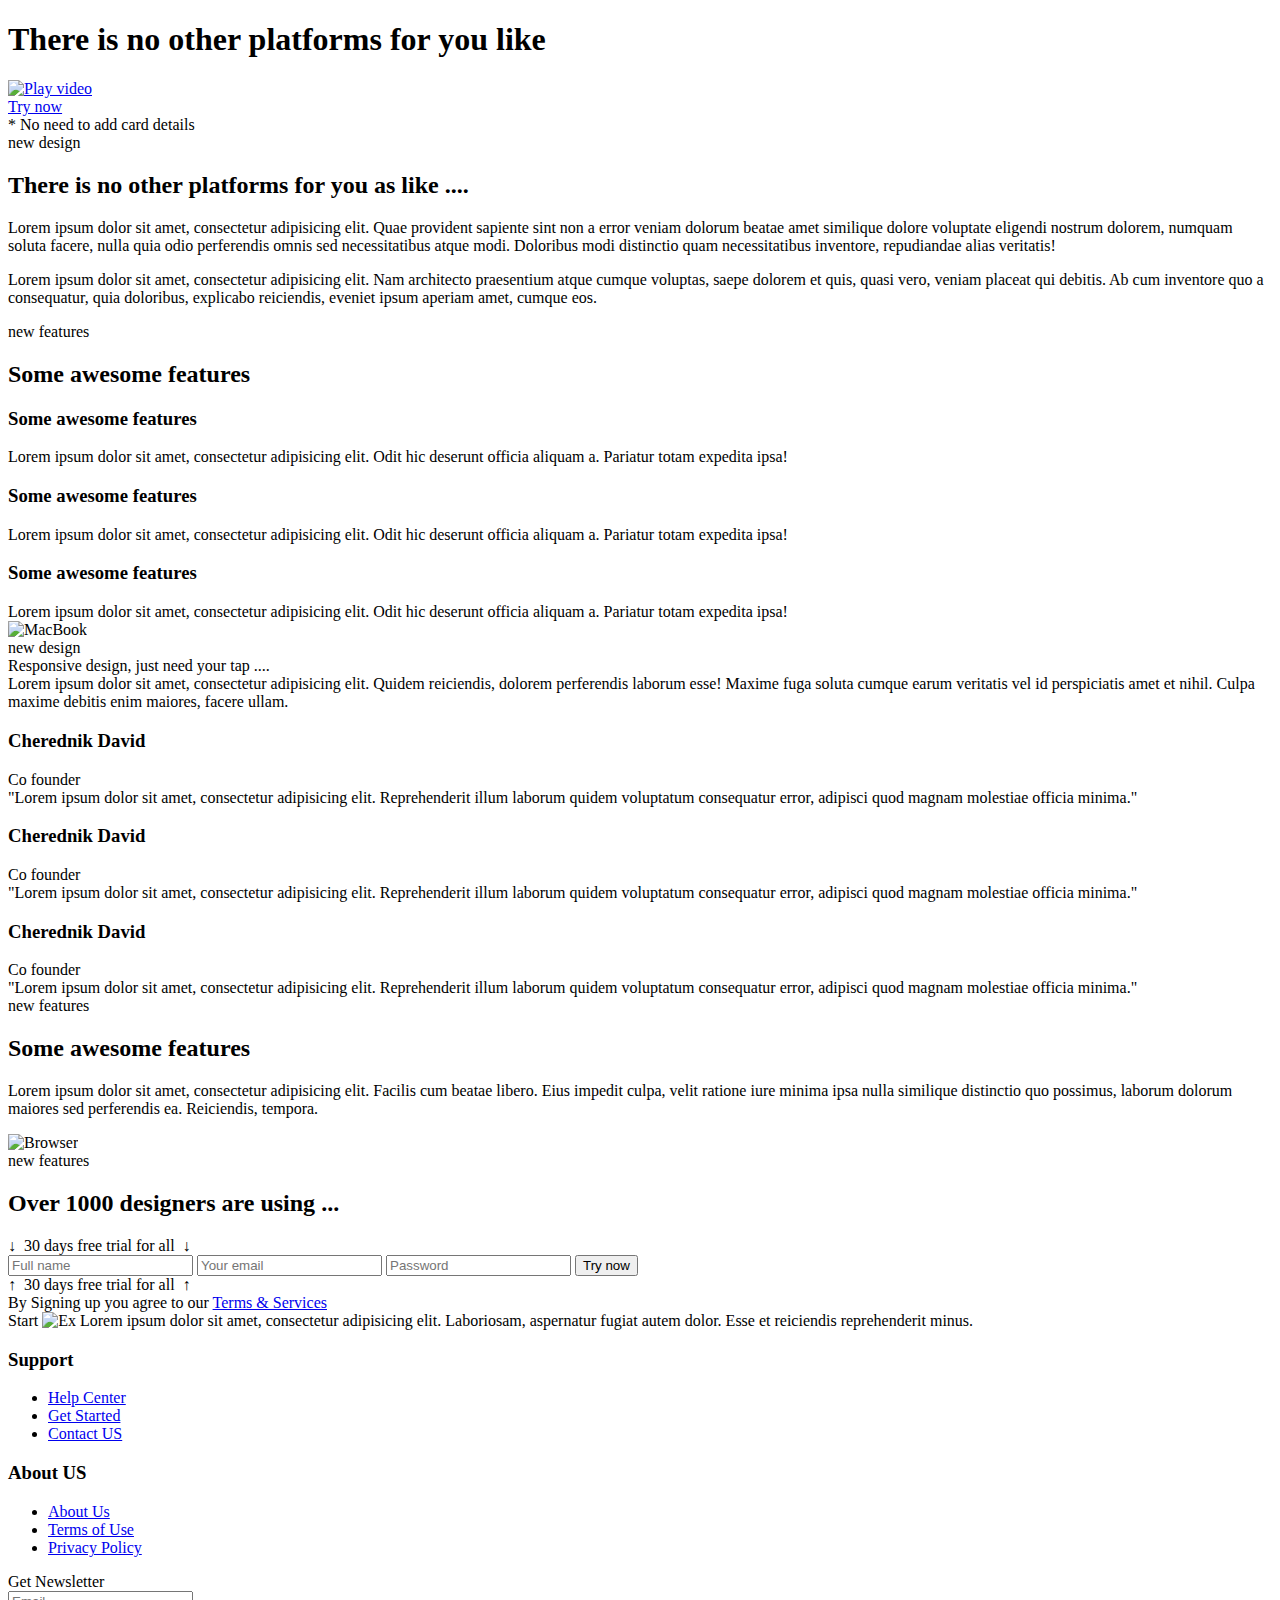
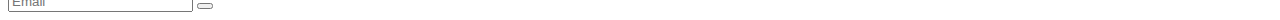
==== commit b4a8a397: "Update index.html" ====
--- a/sites/features/index.html
+++ b/sites/features/index.html
@@ -3,7 +3,7 @@
 
 <head>
     <meta charset="UTF-8">
-    <!-- <base href="/"> -->
+    <base href="/sites/features">
 
     <title>Awesome features</title>
 
@@ -250,4 +250,4 @@
     <script src="js/scripts.min.js"></script>
 </body>
 
-</html>+</html>
--- a/sites/features/css/main.min.css
+++ b/sites/features/css/main.min.css
@@ -1 +1 @@
-html{line-height:1.15;-webkit-text-size-adjust:100%}body{margin:0}h1{font-size:2em;margin:.67em 0}hr{box-sizing:content-box;height:0;overflow:visible}pre{font-family:monospace,monospace;font-size:1em}a{background-color:transparent}abbr[title]{border-bottom:none;text-decoration:underline;text-decoration:underline dotted}b,strong{font-weight:bolder}code,kbd,samp{font-family:monospace,monospace;font-size:1em}small{font-size:80%}sub,sup{font-size:75%;line-height:0;position:relative;vertical-align:baseline}sub{bottom:-.25em}sup{top:-.5em}img{border-style:none}button,input,optgroup,select,textarea{font-family:inherit;font-size:100%;line-height:1.15;margin:0}button,input{overflow:visible}button,select{text-transform:none}[type=button],[type=reset],[type=submit],button{-webkit-appearance:button}[type=button]::-moz-focus-inner,[type=reset]::-moz-focus-inner,[type=submit]::-moz-focus-inner,button::-moz-focus-inner{border-style:none;padding:0}[type=button]:-moz-focusring,[type=reset]:-moz-focusring,[type=submit]:-moz-focusring,button:-moz-focusring{outline:1px dotted ButtonText}fieldset{padding:.35em .75em .625em}legend{box-sizing:border-box;color:inherit;display:table;max-width:100%;padding:0;white-space:normal}progress{vertical-align:baseline}textarea{overflow:auto}[type=checkbox],[type=radio]{box-sizing:border-box;padding:0}[type=number]::-webkit-inner-spin-button,[type=number]::-webkit-outer-spin-button{height:auto}[type=search]{-webkit-appearance:textfield;outline-offset:-2px}[type=search]::-webkit-search-decoration{-webkit-appearance:none}::-webkit-file-upload-button{-webkit-appearance:button;font:inherit}details{display:block}summary{display:list-item}template{display:none}[hidden]{display:none}@font-face{font-family:ArialBold;font-weight:400;font-style:normal;src:url(../fonts/ArialBold/ArialBold.eot);src:url(../fonts/ArialBold/ArialBold.eot?#iefix) format("embedded-opentype"),url(../fonts/ArialBold/ArialBold.woff) format("woff"),url(../fonts/ArialBold/ArialBold.ttf) format("truetype")}@font-face{font-family:ArialRegular;font-weight:400;font-style:normal;src:url(../fonts/ArialRegular/ArialRegular.eot);src:url(../fonts/ArialRegular/ArialRegular.eot?#iefix) format("embedded-opentype"),url(../fonts/ArialRegular/ArialRegular.woff) format("woff"),url(../fonts/ArialRegular/ArialRegular.ttf) format("truetype")}@font-face{font-family:ExoMedium;font-weight:400;font-style:normal;src:url(../fonts/ExoMedium/ExoMedium.eot);src:url(../fonts/ExoMedium/ExoMedium.eot?#iefix) format("embedded-opentype"),url(../fonts/ExoMedium/ExoMedium.woff) format("woff"),url(../fonts/ExoMedium/ExoMedium.ttf) format("truetype")}@font-face{font-family:ExoRegular;font-weight:400;font-style:normal;src:url(../fonts/ExoRegular/ExoRegular.eot);src:url(../fonts/ExoRegular/ExoRegular.eot?#iefix) format("embedded-opentype"),url(../fonts/ExoRegular/ExoRegular.woff) format("woff"),url(../fonts/ExoRegular/ExoRegular.ttf) format("truetype")}@font-face{font-family:ExoRegularItalic;font-weight:400;font-style:normal;src:url(../fonts/ExoRegularItalic/ExoRegularItalic.eot);src:url(../fonts/ExoRegularItalic/ExoRegularItalic.eot?#iefix) format("embedded-opentype"),url(../fonts/ExoRegularItalic/ExoRegularItalic.woff) format("woff"),url(../fonts/ExoRegularItalic/ExoRegularItalic.ttf) format("truetype")}@font-face{font-family:ExoThin;font-weight:400;font-style:normal;src:url(../fonts/ExoThin/ExoThin.eot);src:url(../fonts/ExoThin/ExoThin.eot?#iefix) format("embedded-opentype"),url(../fonts/ExoThin/ExoThin.woff) format("woff"),url(../fonts/ExoThin/ExoThin.ttf) format("truetype")}@font-face{font-family:LatoRegular;font-weight:400;font-style:normal;src:url(../fonts/LatoRegular/LatoRegular.eot);src:url(../fonts/LatoRegular/LatoRegular.eot?#iefix) format("embedded-opentype"),url(../fonts/LatoRegular/LatoRegular.woff) format("woff"),url(../fonts/LatoRegular/LatoRegular.ttf) format("truetype")}.fa,.fab,.fal,.far,.fas{-moz-osx-font-smoothing:grayscale;-webkit-font-smoothing:antialiased;display:inline-block;font-style:normal;font-variant:normal;text-rendering:auto;line-height:1}.fa-lg{font-size:1.33333em;line-height:.75em;vertical-align:-.0667em}.fa-xs{font-size:.75em}.fa-sm{font-size:.875em}.fa-1x{font-size:1em}.fa-2x{font-size:2em}.fa-3x{font-size:3em}.fa-4x{font-size:4em}.fa-5x{font-size:5em}.fa-6x{font-size:6em}.fa-7x{font-size:7em}.fa-8x{font-size:8em}.fa-9x{font-size:9em}.fa-10x{font-size:10em}.fa-fw{text-align:center;width:1.25em}.fa-ul{list-style-type:none;margin-left:2.5em;padding-left:0}.fa-ul>li{position:relative}.fa-li{left:-2em;position:absolute;text-align:center;width:2em;line-height:inherit}.fa-border{border:solid .08em #eee;-webkit-border-radius:.1em;border-radius:.1em;padding:.2em .25em .15em}.fa-pull-left{float:left}.fa-pull-right{float:right}.fa.fa-pull-left,.fab.fa-pull-left,.fal.fa-pull-left,.far.fa-pull-left,.fas.fa-pull-left{margin-right:.3em}.fa.fa-pull-right,.fab.fa-pull-right,.fal.fa-pull-right,.far.fa-pull-right,.fas.fa-pull-right{margin-left:.3em}.fa-spin{-webkit-animation:fa-spin 2s infinite linear;animation:fa-spin 2s infinite linear}.fa-pulse{-webkit-animation:fa-spin 1s infinite steps(8);animation:fa-spin 1s infinite steps(8)}@-webkit-keyframes fa-spin{0%{-webkit-transform:rotate(0);transform:rotate(0)}100%{-webkit-transform:rotate(360deg);transform:rotate(360deg)}}@keyframes fa-spin{0%{-webkit-transform:rotate(0);transform:rotate(0)}100%{-webkit-transform:rotate(360deg);transform:rotate(360deg)}}.fa-rotate-90{-webkit-transform:rotate(90deg);-ms-transform:rotate(90deg);transform:rotate(90deg)}.fa-rotate-180{-webkit-transform:rotate(180deg);-ms-transform:rotate(180deg);transform:rotate(180deg)}.fa-rotate-270{-webkit-transform:rotate(270deg);-ms-transform:rotate(270deg);transform:rotate(270deg)}.fa-flip-horizontal{-webkit-transform:scale(-1,1);-ms-transform:scale(-1,1);transform:scale(-1,1)}.fa-flip-vertical{-webkit-transform:scale(1,-1);-ms-transform:scale(1,-1);transform:scale(1,-1)}.fa-flip-horizontal.fa-flip-vertical{-webkit-transform:scale(-1,-1);-ms-transform:scale(-1,-1);transform:scale(-1,-1)}:root .fa-flip-horizontal,:root .fa-flip-vertical,:root .fa-rotate-180,:root .fa-rotate-270,:root .fa-rotate-90{-webkit-filter:none;filter:none}.fa-stack{display:inline-block;height:2em;line-height:2em;position:relative;vertical-align:middle;width:2em}.fa-stack-1x,.fa-stack-2x{left:0;position:absolute;text-align:center;width:100%}.fa-stack-1x{line-height:inherit}.fa-stack-2x{font-size:2em}.fa-inverse{color:#fff}.fa-500px:before{content:"\f26e"}.fa-accessible-icon:before{content:"\f368"}.fa-accusoft:before{content:"\f369"}.fa-address-book:before{content:"\f2b9"}.fa-address-card:before{content:"\f2bb"}.fa-adjust:before{content:"\f042"}.fa-adn:before{content:"\f170"}.fa-adversal:before{content:"\f36a"}.fa-affiliatetheme:before{content:"\f36b"}.fa-algolia:before{content:"\f36c"}.fa-align-center:before{content:"\f037"}.fa-align-justify:before{content:"\f039"}.fa-align-left:before{content:"\f036"}.fa-align-right:before{content:"\f038"}.fa-allergies:before{content:"\f461"}.fa-amazon:before{content:"\f270"}.fa-amazon-pay:before{content:"\f42c"}.fa-ambulance:before{content:"\f0f9"}.fa-american-sign-language-interpreting:before{content:"\f2a3"}.fa-amilia:before{content:"\f36d"}.fa-anchor:before{content:"\f13d"}.fa-android:before{content:"\f17b"}.fa-angellist:before{content:"\f209"}.fa-angle-double-down:before{content:"\f103"}.fa-angle-double-left:before{content:"\f100"}.fa-angle-double-right:before{content:"\f101"}.fa-angle-double-up:before{content:"\f102"}.fa-angle-down:before{content:"\f107"}.fa-angle-left:before{content:"\f104"}.fa-angle-right:before{content:"\f105"}.fa-angle-up:before{content:"\f106"}.fa-angry:before{content:"\f556"}.fa-angrycreative:before{content:"\f36e"}.fa-angular:before{content:"\f420"}.fa-app-store:before{content:"\f36f"}.fa-app-store-ios:before{content:"\f370"}.fa-apper:before{content:"\f371"}.fa-apple:before{content:"\f179"}.fa-apple-pay:before{content:"\f415"}.fa-archive:before{content:"\f187"}.fa-archway:before{content:"\f557"}.fa-arrow-alt-circle-down:before{content:"\f358"}.fa-arrow-alt-circle-left:before{content:"\f359"}.fa-arrow-alt-circle-right:before{content:"\f35a"}.fa-arrow-alt-circle-up:before{content:"\f35b"}.fa-arrow-circle-down:before{content:"\f0ab"}.fa-arrow-circle-left:before{content:"\f0a8"}.fa-arrow-circle-right:before{content:"\f0a9"}.fa-arrow-circle-up:before{content:"\f0aa"}.fa-arrow-down:before{content:"\f063"}.fa-arrow-left:before{content:"\f060"}.fa-arrow-right:before{content:"\f061"}.fa-arrow-up:before{content:"\f062"}.fa-arrows-alt:before{content:"\f0b2"}.fa-arrows-alt-h:before{content:"\f337"}.fa-arrows-alt-v:before{content:"\f338"}.fa-assistive-listening-systems:before{content:"\f2a2"}.fa-asterisk:before{content:"\f069"}.fa-asymmetrik:before{content:"\f372"}.fa-at:before{content:"\f1fa"}.fa-atlas:before{content:"\f558"}.fa-audible:before{content:"\f373"}.fa-audio-description:before{content:"\f29e"}.fa-autoprefixer:before{content:"\f41c"}.fa-avianex:before{content:"\f374"}.fa-aviato:before{content:"\f421"}.fa-award:before{content:"\f559"}.fa-aws:before{content:"\f375"}.fa-backspace:before{content:"\f55a"}.fa-backward:before{content:"\f04a"}.fa-balance-scale:before{content:"\f24e"}.fa-ban:before{content:"\f05e"}.fa-band-aid:before{content:"\f462"}.fa-bandcamp:before{content:"\f2d5"}.fa-barcode:before{content:"\f02a"}.fa-bars:before{content:"\f0c9"}.fa-baseball-ball:before{content:"\f433"}.fa-basketball-ball:before{content:"\f434"}.fa-bath:before{content:"\f2cd"}.fa-battery-empty:before{content:"\f244"}.fa-battery-full:before{content:"\f240"}.fa-battery-half:before{content:"\f242"}.fa-battery-quarter:before{content:"\f243"}.fa-battery-three-quarters:before{content:"\f241"}.fa-bed:before{content:"\f236"}.fa-beer:before{content:"\f0fc"}.fa-behance:before{content:"\f1b4"}.fa-behance-square:before{content:"\f1b5"}.fa-bell:before{content:"\f0f3"}.fa-bell-slash:before{content:"\f1f6"}.fa-bezier-curve:before{content:"\f55b"}.fa-bicycle:before{content:"\f206"}.fa-bimobject:before{content:"\f378"}.fa-binoculars:before{content:"\f1e5"}.fa-birthday-cake:before{content:"\f1fd"}.fa-bitbucket:before{content:"\f171"}.fa-bitcoin:before{content:"\f379"}.fa-bity:before{content:"\f37a"}.fa-black-tie:before{content:"\f27e"}.fa-blackberry:before{content:"\f37b"}.fa-blender:before{content:"\f517"}.fa-blind:before{content:"\f29d"}.fa-blogger:before{content:"\f37c"}.fa-blogger-b:before{content:"\f37d"}.fa-bluetooth:before{content:"\f293"}.fa-bluetooth-b:before{content:"\f294"}.fa-bold:before{content:"\f032"}.fa-bolt:before{content:"\f0e7"}.fa-bomb:before{content:"\f1e2"}.fa-bong:before{content:"\f55c"}.fa-book:before{content:"\f02d"}.fa-book-open:before{content:"\f518"}.fa-bookmark:before{content:"\f02e"}.fa-bowling-ball:before{content:"\f436"}.fa-box:before{content:"\f466"}.fa-box-open:before{content:"\f49e"}.fa-boxes:before{content:"\f468"}.fa-braille:before{content:"\f2a1"}.fa-briefcase:before{content:"\f0b1"}.fa-briefcase-medical:before{content:"\f469"}.fa-broadcast-tower:before{content:"\f519"}.fa-broom:before{content:"\f51a"}.fa-brush:before{content:"\f55d"}.fa-btc:before{content:"\f15a"}.fa-bug:before{content:"\f188"}.fa-building:before{content:"\f1ad"}.fa-bullhorn:before{content:"\f0a1"}.fa-bullseye:before{content:"\f140"}.fa-burn:before{content:"\f46a"}.fa-buromobelexperte:before{content:"\f37f"}.fa-bus:before{content:"\f207"}.fa-bus-alt:before{content:"\f55e"}.fa-buysellads:before{content:"\f20d"}.fa-calculator:before{content:"\f1ec"}.fa-calendar:before{content:"\f133"}.fa-calendar-alt:before{content:"\f073"}.fa-calendar-check:before{content:"\f274"}.fa-calendar-minus:before{content:"\f272"}.fa-calendar-plus:before{content:"\f271"}.fa-calendar-times:before{content:"\f273"}.fa-camera:before{content:"\f030"}.fa-camera-retro:before{content:"\f083"}.fa-cannabis:before{content:"\f55f"}.fa-capsules:before{content:"\f46b"}.fa-car:before{content:"\f1b9"}.fa-caret-down:before{content:"\f0d7"}.fa-caret-left:before{content:"\f0d9"}.fa-caret-right:before{content:"\f0da"}.fa-caret-square-down:before{content:"\f150"}.fa-caret-square-left:before{content:"\f191"}.fa-caret-square-right:before{content:"\f152"}.fa-caret-square-up:before{content:"\f151"}.fa-caret-up:before{content:"\f0d8"}.fa-cart-arrow-down:before{content:"\f218"}.fa-cart-plus:before{content:"\f217"}.fa-cc-amazon-pay:before{content:"\f42d"}.fa-cc-amex:before{content:"\f1f3"}.fa-cc-apple-pay:before{content:"\f416"}.fa-cc-diners-club:before{content:"\f24c"}.fa-cc-discover:before{content:"\f1f2"}.fa-cc-jcb:before{content:"\f24b"}.fa-cc-mastercard:before{content:"\f1f1"}.fa-cc-paypal:before{content:"\f1f4"}.fa-cc-stripe:before{content:"\f1f5"}.fa-cc-visa:before{content:"\f1f0"}.fa-centercode:before{content:"\f380"}.fa-certificate:before{content:"\f0a3"}.fa-chalkboard:before{content:"\f51b"}.fa-chalkboard-teacher:before{content:"\f51c"}.fa-chart-area:before{content:"\f1fe"}.fa-chart-bar:before{content:"\f080"}.fa-chart-line:before{content:"\f201"}.fa-chart-pie:before{content:"\f200"}.fa-check:before{content:"\f00c"}.fa-check-circle:before{content:"\f058"}.fa-check-double:before{content:"\f560"}.fa-check-square:before{content:"\f14a"}.fa-chess:before{content:"\f439"}.fa-chess-bishop:before{content:"\f43a"}.fa-chess-board:before{content:"\f43c"}.fa-chess-king:before{content:"\f43f"}.fa-chess-knight:before{content:"\f441"}.fa-chess-pawn:before{content:"\f443"}.fa-chess-queen:before{content:"\f445"}.fa-chess-rook:before{content:"\f447"}.fa-chevron-circle-down:before{content:"\f13a"}.fa-chevron-circle-left:before{content:"\f137"}.fa-chevron-circle-right:before{content:"\f138"}.fa-chevron-circle-up:before{content:"\f139"}.fa-chevron-down:before{content:"\f078"}.fa-chevron-left:before{content:"\f053"}.fa-chevron-right:before{content:"\f054"}.fa-chevron-up:before{content:"\f077"}.fa-child:before{content:"\f1ae"}.fa-chrome:before{content:"\f268"}.fa-church:before{content:"\f51d"}.fa-circle:before{content:"\f111"}.fa-circle-notch:before{content:"\f1ce"}.fa-clipboard:before{content:"\f328"}.fa-clipboard-check:before{content:"\f46c"}.fa-clipboard-list:before{content:"\f46d"}.fa-clock:before{content:"\f017"}.fa-clone:before{content:"\f24d"}.fa-closed-captioning:before{content:"\f20a"}.fa-cloud:before{content:"\f0c2"}.fa-cloud-download-alt:before{content:"\f381"}.fa-cloud-upload-alt:before{content:"\f382"}.fa-cloudscale:before{content:"\f383"}.fa-cloudsmith:before{content:"\f384"}.fa-cloudversify:before{content:"\f385"}.fa-cocktail:before{content:"\f561"}.fa-code:before{content:"\f121"}.fa-code-branch:before{content:"\f126"}.fa-codepen:before{content:"\f1cb"}.fa-codiepie:before{content:"\f284"}.fa-coffee:before{content:"\f0f4"}.fa-cog:before{content:"\f013"}.fa-cogs:before{content:"\f085"}.fa-coins:before{content:"\f51e"}.fa-columns:before{content:"\f0db"}.fa-comment:before{content:"\f075"}.fa-comment-alt:before{content:"\f27a"}.fa-comment-dots:before{content:"\f4ad"}.fa-comment-slash:before{content:"\f4b3"}.fa-comments:before{content:"\f086"}.fa-compact-disc:before{content:"\f51f"}.fa-compass:before{content:"\f14e"}.fa-compress:before{content:"\f066"}.fa-concierge-bell:before{content:"\f562"}.fa-connectdevelop:before{content:"\f20e"}.fa-contao:before{content:"\f26d"}.fa-cookie:before{content:"\f563"}.fa-cookie-bite:before{content:"\f564"}.fa-copy:before{content:"\f0c5"}.fa-copyright:before{content:"\f1f9"}.fa-couch:before{content:"\f4b8"}.fa-cpanel:before{content:"\f388"}.fa-creative-commons:before{content:"\f25e"}.fa-creative-commons-by:before{content:"\f4e7"}.fa-creative-commons-nc:before{content:"\f4e8"}.fa-creative-commons-nc-eu:before{content:"\f4e9"}.fa-creative-commons-nc-jp:before{content:"\f4ea"}.fa-creative-commons-nd:before{content:"\f4eb"}.fa-creative-commons-pd:before{content:"\f4ec"}.fa-creative-commons-pd-alt:before{content:"\f4ed"}.fa-creative-commons-remix:before{content:"\f4ee"}.fa-creative-commons-sa:before{content:"\f4ef"}.fa-creative-commons-sampling:before{content:"\f4f0"}.fa-creative-commons-sampling-plus:before{content:"\f4f1"}.fa-creative-commons-share:before{content:"\f4f2"}.fa-credit-card:before{content:"\f09d"}.fa-crop:before{content:"\f125"}.fa-crop-alt:before{content:"\f565"}.fa-crosshairs:before{content:"\f05b"}.fa-crow:before{content:"\f520"}.fa-crown:before{content:"\f521"}.fa-css3:before{content:"\f13c"}.fa-css3-alt:before{content:"\f38b"}.fa-cube:before{content:"\f1b2"}.fa-cubes:before{content:"\f1b3"}.fa-cut:before{content:"\f0c4"}.fa-cuttlefish:before{content:"\f38c"}.fa-d-and-d:before{content:"\f38d"}.fa-dashcube:before{content:"\f210"}.fa-database:before{content:"\f1c0"}.fa-deaf:before{content:"\f2a4"}.fa-delicious:before{content:"\f1a5"}.fa-deploydog:before{content:"\f38e"}.fa-deskpro:before{content:"\f38f"}.fa-desktop:before{content:"\f108"}.fa-deviantart:before{content:"\f1bd"}.fa-diagnoses:before{content:"\f470"}.fa-dice:before{content:"\f522"}.fa-dice-five:before{content:"\f523"}.fa-dice-four:before{content:"\f524"}.fa-dice-one:before{content:"\f525"}.fa-dice-six:before{content:"\f526"}.fa-dice-three:before{content:"\f527"}.fa-dice-two:before{content:"\f528"}.fa-digg:before{content:"\f1a6"}.fa-digital-ocean:before{content:"\f391"}.fa-digital-tachograph:before{content:"\f566"}.fa-discord:before{content:"\f392"}.fa-discourse:before{content:"\f393"}.fa-divide:before{content:"\f529"}.fa-dizzy:before{content:"\f567"}.fa-dna:before{content:"\f471"}.fa-dochub:before{content:"\f394"}.fa-docker:before{content:"\f395"}.fa-dollar-sign:before{content:"\f155"}.fa-dolly:before{content:"\f472"}.fa-dolly-flatbed:before{content:"\f474"}.fa-donate:before{content:"\f4b9"}.fa-door-closed:before{content:"\f52a"}.fa-door-open:before{content:"\f52b"}.fa-dot-circle:before{content:"\f192"}.fa-dove:before{content:"\f4ba"}.fa-download:before{content:"\f019"}.fa-draft2digital:before{content:"\f396"}.fa-drafting-compass:before{content:"\f568"}.fa-dribbble:before{content:"\f17d"}.fa-dribbble-square:before{content:"\f397"}.fa-dropbox:before{content:"\f16b"}.fa-drum:before{content:"\f569"}.fa-drum-steelpan:before{content:"\f56a"}.fa-drupal:before{content:"\f1a9"}.fa-dumbbell:before{content:"\f44b"}.fa-dyalog:before{content:"\f399"}.fa-earlybirds:before{content:"\f39a"}.fa-ebay:before{content:"\f4f4"}.fa-edge:before{content:"\f282"}.fa-edit:before{content:"\f044"}.fa-eject:before{content:"\f052"}.fa-elementor:before{content:"\f430"}.fa-ellipsis-h:before{content:"\f141"}.fa-ellipsis-v:before{content:"\f142"}.fa-ember:before{content:"\f423"}.fa-empire:before{content:"\f1d1"}.fa-envelope:before{content:"\f0e0"}.fa-envelope-open:before{content:"\f2b6"}.fa-envelope-square:before{content:"\f199"}.fa-envira:before{content:"\f299"}.fa-equals:before{content:"\f52c"}.fa-eraser:before{content:"\f12d"}.fa-erlang:before{content:"\f39d"}.fa-ethereum:before{content:"\f42e"}.fa-etsy:before{content:"\f2d7"}.fa-euro-sign:before{content:"\f153"}.fa-exchange-alt:before{content:"\f362"}.fa-exclamation:before{content:"\f12a"}.fa-exclamation-circle:before{content:"\f06a"}.fa-exclamation-triangle:before{content:"\f071"}.fa-expand:before{content:"\f065"}.fa-expand-arrows-alt:before{content:"\f31e"}.fa-expeditedssl:before{content:"\f23e"}.fa-external-link-alt:before{content:"\f35d"}.fa-external-link-square-alt:before{content:"\f360"}.fa-eye:before{content:"\f06e"}.fa-eye-dropper:before{content:"\f1fb"}.fa-eye-slash:before{content:"\f070"}.fa-facebook:before{content:"\f09a"}.fa-facebook-f:before{content:"\f39e"}.fa-facebook-messenger:before{content:"\f39f"}.fa-facebook-square:before{content:"\f082"}.fa-fast-backward:before{content:"\f049"}.fa-fast-forward:before{content:"\f050"}.fa-fax:before{content:"\f1ac"}.fa-feather:before{content:"\f52d"}.fa-feather-alt:before{content:"\f56b"}.fa-female:before{content:"\f182"}.fa-fighter-jet:before{content:"\f0fb"}.fa-file:before{content:"\f15b"}.fa-file-alt:before{content:"\f15c"}.fa-file-archive:before{content:"\f1c6"}.fa-file-audio:before{content:"\f1c7"}.fa-file-code:before{content:"\f1c9"}.fa-file-contract:before{content:"\f56c"}.fa-file-download:before{content:"\f56d"}.fa-file-excel:before{content:"\f1c3"}.fa-file-export:before{content:"\f56e"}.fa-file-image:before{content:"\f1c5"}.fa-file-import:before{content:"\f56f"}.fa-file-invoice:before{content:"\f570"}.fa-file-invoice-dollar:before{content:"\f571"}.fa-file-medical:before{content:"\f477"}.fa-file-medical-alt:before{content:"\f478"}.fa-file-pdf:before{content:"\f1c1"}.fa-file-powerpoint:before{content:"\f1c4"}.fa-file-prescription:before{content:"\f572"}.fa-file-signature:before{content:"\f573"}.fa-file-upload:before{content:"\f574"}.fa-file-video:before{content:"\f1c8"}.fa-file-word:before{content:"\f1c2"}.fa-fill:before{content:"\f575"}.fa-fill-drip:before{content:"\f576"}.fa-film:before{content:"\f008"}.fa-filter:before{content:"\f0b0"}.fa-fingerprint:before{content:"\f577"}.fa-fire:before{content:"\f06d"}.fa-fire-extinguisher:before{content:"\f134"}.fa-firefox:before{content:"\f269"}.fa-first-aid:before{content:"\f479"}.fa-first-order:before{content:"\f2b0"}.fa-first-order-alt:before{content:"\f50a"}.fa-firstdraft:before{content:"\f3a1"}.fa-fish:before{content:"\f578"}.fa-flag:before{content:"\f024"}.fa-flag-checkered:before{content:"\f11e"}.fa-flask:before{content:"\f0c3"}.fa-flickr:before{content:"\f16e"}.fa-flipboard:before{content:"\f44d"}.fa-flushed:before{content:"\f579"}.fa-fly:before{content:"\f417"}.fa-folder:before{content:"\f07b"}.fa-folder-open:before{content:"\f07c"}.fa-font:before{content:"\f031"}.fa-font-awesome:before{content:"\f2b4"}.fa-font-awesome-alt:before{content:"\f35c"}.fa-font-awesome-flag:before{content:"\f425"}.fa-font-awesome-logo-full:before{content:"\f4e6"}.fa-fonticons:before{content:"\f280"}.fa-fonticons-fi:before{content:"\f3a2"}.fa-football-ball:before{content:"\f44e"}.fa-fort-awesome:before{content:"\f286"}.fa-fort-awesome-alt:before{content:"\f3a3"}.fa-forumbee:before{content:"\f211"}.fa-forward:before{content:"\f04e"}.fa-foursquare:before{content:"\f180"}.fa-free-code-camp:before{content:"\f2c5"}.fa-freebsd:before{content:"\f3a4"}.fa-frog:before{content:"\f52e"}.fa-frown:before{content:"\f119"}.fa-frown-open:before{content:"\f57a"}.fa-fulcrum:before{content:"\f50b"}.fa-futbol:before{content:"\f1e3"}.fa-galactic-republic:before{content:"\f50c"}.fa-galactic-senate:before{content:"\f50d"}.fa-gamepad:before{content:"\f11b"}.fa-gas-pump:before{content:"\f52f"}.fa-gavel:before{content:"\f0e3"}.fa-gem:before{content:"\f3a5"}.fa-genderless:before{content:"\f22d"}.fa-get-pocket:before{content:"\f265"}.fa-gg:before{content:"\f260"}.fa-gg-circle:before{content:"\f261"}.fa-gift:before{content:"\f06b"}.fa-git:before{content:"\f1d3"}.fa-git-square:before{content:"\f1d2"}.fa-github:before{content:"\f09b"}.fa-github-alt:before{content:"\f113"}.fa-github-square:before{content:"\f092"}.fa-gitkraken:before{content:"\f3a6"}.fa-gitlab:before{content:"\f296"}.fa-gitter:before{content:"\f426"}.fa-glass-martini:before{content:"\f000"}.fa-glass-martini-alt:before{content:"\f57b"}.fa-glasses:before{content:"\f530"}.fa-glide:before{content:"\f2a5"}.fa-glide-g:before{content:"\f2a6"}.fa-globe:before{content:"\f0ac"}.fa-globe-africa:before{content:"\f57c"}.fa-globe-americas:before{content:"\f57d"}.fa-globe-asia:before{content:"\f57e"}.fa-gofore:before{content:"\f3a7"}.fa-golf-ball:before{content:"\f450"}.fa-goodreads:before{content:"\f3a8"}.fa-goodreads-g:before{content:"\f3a9"}.fa-google:before{content:"\f1a0"}.fa-google-drive:before{content:"\f3aa"}.fa-google-play:before{content:"\f3ab"}.fa-google-plus:before{content:"\f2b3"}.fa-google-plus-g:before{content:"\f0d5"}.fa-google-plus-square:before{content:"\f0d4"}.fa-google-wallet:before{content:"\f1ee"}.fa-graduation-cap:before{content:"\f19d"}.fa-gratipay:before{content:"\f184"}.fa-grav:before{content:"\f2d6"}.fa-greater-than:before{content:"\f531"}.fa-greater-than-equal:before{content:"\f532"}.fa-grimace:before{content:"\f57f"}.fa-grin:before{content:"\f580"}.fa-grin-alt:before{content:"\f581"}.fa-grin-beam:before{content:"\f582"}.fa-grin-beam-sweat:before{content:"\f583"}.fa-grin-hearts:before{content:"\f584"}.fa-grin-squint:before{content:"\f585"}.fa-grin-squint-tears:before{content:"\f586"}.fa-grin-stars:before{content:"\f587"}.fa-grin-tears:before{content:"\f588"}.fa-grin-tongue:before{content:"\f589"}.fa-grin-tongue-squint:before{content:"\f58a"}.fa-grin-tongue-wink:before{content:"\f58b"}.fa-grin-wink:before{content:"\f58c"}.fa-grip-horizontal:before{content:"\f58d"}.fa-grip-vertical:before{content:"\f58e"}.fa-gripfire:before{content:"\f3ac"}.fa-grunt:before{content:"\f3ad"}.fa-gulp:before{content:"\f3ae"}.fa-h-square:before{content:"\f0fd"}.fa-hacker-news:before{content:"\f1d4"}.fa-hacker-news-square:before{content:"\f3af"}.fa-hand-holding:before{content:"\f4bd"}.fa-hand-holding-heart:before{content:"\f4be"}.fa-hand-holding-usd:before{content:"\f4c0"}.fa-hand-lizard:before{content:"\f258"}.fa-hand-paper:before{content:"\f256"}.fa-hand-peace:before{content:"\f25b"}.fa-hand-point-down:before{content:"\f0a7"}.fa-hand-point-left:before{content:"\f0a5"}.fa-hand-point-right:before{content:"\f0a4"}.fa-hand-point-up:before{content:"\f0a6"}.fa-hand-pointer:before{content:"\f25a"}.fa-hand-rock:before{content:"\f255"}.fa-hand-scissors:before{content:"\f257"}.fa-hand-spock:before{content:"\f259"}.fa-hands:before{content:"\f4c2"}.fa-hands-helping:before{content:"\f4c4"}.fa-handshake:before{content:"\f2b5"}.fa-hashtag:before{content:"\f292"}.fa-hdd:before{content:"\f0a0"}.fa-heading:before{content:"\f1dc"}.fa-headphones:before{content:"\f025"}.fa-headphones-alt:before{content:"\f58f"}.fa-headset:before{content:"\f590"}.fa-heart:before{content:"\f004"}.fa-heartbeat:before{content:"\f21e"}.fa-helicopter:before{content:"\f533"}.fa-highlighter:before{content:"\f591"}.fa-hips:before{content:"\f452"}.fa-hire-a-helper:before{content:"\f3b0"}.fa-history:before{content:"\f1da"}.fa-hockey-puck:before{content:"\f453"}.fa-home:before{content:"\f015"}.fa-hooli:before{content:"\f427"}.fa-hornbill:before{content:"\f592"}.fa-hospital:before{content:"\f0f8"}.fa-hospital-alt:before{content:"\f47d"}.fa-hospital-symbol:before{content:"\f47e"}.fa-hot-tub:before{content:"\f593"}.fa-hotel:before{content:"\f594"}.fa-hotjar:before{content:"\f3b1"}.fa-hourglass:before{content:"\f254"}.fa-hourglass-end:before{content:"\f253"}.fa-hourglass-half:before{content:"\f252"}.fa-hourglass-start:before{content:"\f251"}.fa-houzz:before{content:"\f27c"}.fa-html5:before{content:"\f13b"}.fa-hubspot:before{content:"\f3b2"}.fa-i-cursor:before{content:"\f246"}.fa-id-badge:before{content:"\f2c1"}.fa-id-card:before{content:"\f2c2"}.fa-id-card-alt:before{content:"\f47f"}.fa-image:before{content:"\f03e"}.fa-images:before{content:"\f302"}.fa-imdb:before{content:"\f2d8"}.fa-inbox:before{content:"\f01c"}.fa-indent:before{content:"\f03c"}.fa-industry:before{content:"\f275"}.fa-infinity:before{content:"\f534"}.fa-info:before{content:"\f129"}.fa-info-circle:before{content:"\f05a"}.fa-instagram:before{content:"\f16d"}.fa-internet-explorer:before{content:"\f26b"}.fa-ioxhost:before{content:"\f208"}.fa-italic:before{content:"\f033"}.fa-itunes:before{content:"\f3b4"}.fa-itunes-note:before{content:"\f3b5"}.fa-java:before{content:"\f4e4"}.fa-jedi-order:before{content:"\f50e"}.fa-jenkins:before{content:"\f3b6"}.fa-joget:before{content:"\f3b7"}.fa-joint:before{content:"\f595"}.fa-joomla:before{content:"\f1aa"}.fa-js:before{content:"\f3b8"}.fa-js-square:before{content:"\f3b9"}.fa-jsfiddle:before{content:"\f1cc"}.fa-key:before{content:"\f084"}.fa-keybase:before{content:"\f4f5"}.fa-keyboard:before{content:"\f11c"}.fa-keycdn:before{content:"\f3ba"}.fa-kickstarter:before{content:"\f3bb"}.fa-kickstarter-k:before{content:"\f3bc"}.fa-kiss:before{content:"\f596"}.fa-kiss-beam:before{content:"\f597"}.fa-kiss-wink-heart:before{content:"\f598"}.fa-kiwi-bird:before{content:"\f535"}.fa-korvue:before{content:"\f42f"}.fa-language:before{content:"\f1ab"}.fa-laptop:before{content:"\f109"}.fa-laravel:before{content:"\f3bd"}.fa-lastfm:before{content:"\f202"}.fa-lastfm-square:before{content:"\f203"}.fa-laugh:before{content:"\f599"}.fa-laugh-beam:before{content:"\f59a"}.fa-laugh-squint:before{content:"\f59b"}.fa-laugh-wink:before{content:"\f59c"}.fa-leaf:before{content:"\f06c"}.fa-leanpub:before{content:"\f212"}.fa-lemon:before{content:"\f094"}.fa-less:before{content:"\f41d"}.fa-less-than:before{content:"\f536"}.fa-less-than-equal:before{content:"\f537"}.fa-level-down-alt:before{content:"\f3be"}.fa-level-up-alt:before{content:"\f3bf"}.fa-life-ring:before{content:"\f1cd"}.fa-lightbulb:before{content:"\f0eb"}.fa-line:before{content:"\f3c0"}.fa-link:before{content:"\f0c1"}.fa-linkedin:before{content:"\f08c"}.fa-linkedin-in:before{content:"\f0e1"}.fa-linode:before{content:"\f2b8"}.fa-linux:before{content:"\f17c"}.fa-lira-sign:before{content:"\f195"}.fa-list:before{content:"\f03a"}.fa-list-alt:before{content:"\f022"}.fa-list-ol:before{content:"\f0cb"}.fa-list-ul:before{content:"\f0ca"}.fa-location-arrow:before{content:"\f124"}.fa-lock:before{content:"\f023"}.fa-lock-open:before{content:"\f3c1"}.fa-long-arrow-alt-down:before{content:"\f309"}.fa-long-arrow-alt-left:before{content:"\f30a"}.fa-long-arrow-alt-right:before{content:"\f30b"}.fa-long-arrow-alt-up:before{content:"\f30c"}.fa-low-vision:before{content:"\f2a8"}.fa-luggage-cart:before{content:"\f59d"}.fa-lyft:before{content:"\f3c3"}.fa-magento:before{content:"\f3c4"}.fa-magic:before{content:"\f0d0"}.fa-magnet:before{content:"\f076"}.fa-mailchimp:before{content:"\f59e"}.fa-male:before{content:"\f183"}.fa-mandalorian:before{content:"\f50f"}.fa-map:before{content:"\f279"}.fa-map-marked:before{content:"\f59f"}.fa-map-marked-alt:before{content:"\f5a0"}.fa-map-marker:before{content:"\f041"}.fa-map-marker-alt:before{content:"\f3c5"}.fa-map-pin:before{content:"\f276"}.fa-map-signs:before{content:"\f277"}.fa-marker:before{content:"\f5a1"}.fa-mars:before{content:"\f222"}.fa-mars-double:before{content:"\f227"}.fa-mars-stroke:before{content:"\f229"}.fa-mars-stroke-h:before{content:"\f22b"}.fa-mars-stroke-v:before{content:"\f22a"}.fa-mastodon:before{content:"\f4f6"}.fa-maxcdn:before{content:"\f136"}.fa-medal:before{content:"\f5a2"}.fa-medapps:before{content:"\f3c6"}.fa-medium:before{content:"\f23a"}.fa-medium-m:before{content:"\f3c7"}.fa-medkit:before{content:"\f0fa"}.fa-medrt:before{content:"\f3c8"}.fa-meetup:before{content:"\f2e0"}.fa-megaport:before{content:"\f5a3"}.fa-meh:before{content:"\f11a"}.fa-meh-blank:before{content:"\f5a4"}.fa-meh-rolling-eyes:before{content:"\f5a5"}.fa-memory:before{content:"\f538"}.fa-mercury:before{content:"\f223"}.fa-microchip:before{content:"\f2db"}.fa-microphone:before{content:"\f130"}.fa-microphone-alt:before{content:"\f3c9"}.fa-microphone-alt-slash:before{content:"\f539"}.fa-microphone-slash:before{content:"\f131"}.fa-microsoft:before{content:"\f3ca"}.fa-minus:before{content:"\f068"}.fa-minus-circle:before{content:"\f056"}.fa-minus-square:before{content:"\f146"}.fa-mix:before{content:"\f3cb"}.fa-mixcloud:before{content:"\f289"}.fa-mizuni:before{content:"\f3cc"}.fa-mobile:before{content:"\f10b"}.fa-mobile-alt:before{content:"\f3cd"}.fa-modx:before{content:"\f285"}.fa-monero:before{content:"\f3d0"}.fa-money-bill:before{content:"\f0d6"}.fa-money-bill-alt:before{content:"\f3d1"}.fa-money-bill-wave:before{content:"\f53a"}.fa-money-bill-wave-alt:before{content:"\f53b"}.fa-money-check:before{content:"\f53c"}.fa-money-check-alt:before{content:"\f53d"}.fa-monument:before{content:"\f5a6"}.fa-moon:before{content:"\f186"}.fa-mortar-pestle:before{content:"\f5a7"}.fa-motorcycle:before{content:"\f21c"}.fa-mouse-pointer:before{content:"\f245"}.fa-music:before{content:"\f001"}.fa-napster:before{content:"\f3d2"}.fa-neuter:before{content:"\f22c"}.fa-newspaper:before{content:"\f1ea"}.fa-nimblr:before{content:"\f5a8"}.fa-nintendo-switch:before{content:"\f418"}.fa-node:before{content:"\f419"}.fa-node-js:before{content:"\f3d3"}.fa-not-equal:before{content:"\f53e"}.fa-notes-medical:before{content:"\f481"}.fa-npm:before{content:"\f3d4"}.fa-ns8:before{content:"\f3d5"}.fa-nutritionix:before{content:"\f3d6"}.fa-object-group:before{content:"\f247"}.fa-object-ungroup:before{content:"\f248"}.fa-odnoklassniki:before{content:"\f263"}.fa-odnoklassniki-square:before{content:"\f264"}.fa-old-republic:before{content:"\f510"}.fa-opencart:before{content:"\f23d"}.fa-openid:before{content:"\f19b"}.fa-opera:before{content:"\f26a"}.fa-optin-monster:before{content:"\f23c"}.fa-osi:before{content:"\f41a"}.fa-outdent:before{content:"\f03b"}.fa-page4:before{content:"\f3d7"}.fa-pagelines:before{content:"\f18c"}.fa-paint-brush:before{content:"\f1fc"}.fa-paint-roller:before{content:"\f5aa"}.fa-palette:before{content:"\f53f"}.fa-palfed:before{content:"\f3d8"}.fa-pallet:before{content:"\f482"}.fa-paper-plane:before{content:"\f1d8"}.fa-paperclip:before{content:"\f0c6"}.fa-parachute-box:before{content:"\f4cd"}.fa-paragraph:before{content:"\f1dd"}.fa-parking:before{content:"\f540"}.fa-passport:before{content:"\f5ab"}.fa-paste:before{content:"\f0ea"}.fa-patreon:before{content:"\f3d9"}.fa-pause:before{content:"\f04c"}.fa-pause-circle:before{content:"\f28b"}.fa-paw:before{content:"\f1b0"}.fa-paypal:before{content:"\f1ed"}.fa-pen:before{content:"\f304"}.fa-pen-alt:before{content:"\f305"}.fa-pen-fancy:before{content:"\f5ac"}.fa-pen-nib:before{content:"\f5ad"}.fa-pen-square:before{content:"\f14b"}.fa-pencil-alt:before{content:"\f303"}.fa-pencil-ruler:before{content:"\f5ae"}.fa-people-carry:before{content:"\f4ce"}.fa-percent:before{content:"\f295"}.fa-percentage:before{content:"\f541"}.fa-periscope:before{content:"\f3da"}.fa-phabricator:before{content:"\f3db"}.fa-phoenix-framework:before{content:"\f3dc"}.fa-phoenix-squadron:before{content:"\f511"}.fa-phone:before{content:"\f095"}.fa-phone-slash:before{content:"\f3dd"}.fa-phone-square:before{content:"\f098"}.fa-phone-volume:before{content:"\f2a0"}.fa-php:before{content:"\f457"}.fa-pied-piper:before{content:"\f2ae"}.fa-pied-piper-alt:before{content:"\f1a8"}.fa-pied-piper-hat:before{content:"\f4e5"}.fa-pied-piper-pp:before{content:"\f1a7"}.fa-piggy-bank:before{content:"\f4d3"}.fa-pills:before{content:"\f484"}.fa-pinterest:before{content:"\f0d2"}.fa-pinterest-p:before{content:"\f231"}.fa-pinterest-square:before{content:"\f0d3"}.fa-plane:before{content:"\f072"}.fa-plane-arrival:before{content:"\f5af"}.fa-plane-departure:before{content:"\f5b0"}.fa-play:before{content:"\f04b"}.fa-play-circle:before{content:"\f144"}.fa-playstation:before{content:"\f3df"}.fa-plug:before{content:"\f1e6"}.fa-plus:before{content:"\f067"}.fa-plus-circle:before{content:"\f055"}.fa-plus-square:before{content:"\f0fe"}.fa-podcast:before{content:"\f2ce"}.fa-poo:before{content:"\f2fe"}.fa-portrait:before{content:"\f3e0"}.fa-pound-sign:before{content:"\f154"}.fa-power-off:before{content:"\f011"}.fa-prescription:before{content:"\f5b1"}.fa-prescription-bottle:before{content:"\f485"}.fa-prescription-bottle-alt:before{content:"\f486"}.fa-print:before{content:"\f02f"}.fa-procedures:before{content:"\f487"}.fa-product-hunt:before{content:"\f288"}.fa-project-diagram:before{content:"\f542"}.fa-pushed:before{content:"\f3e1"}.fa-puzzle-piece:before{content:"\f12e"}.fa-python:before{content:"\f3e2"}.fa-qq:before{content:"\f1d6"}.fa-qrcode:before{content:"\f029"}.fa-question:before{content:"\f128"}.fa-question-circle:before{content:"\f059"}.fa-quidditch:before{content:"\f458"}.fa-quinscape:before{content:"\f459"}.fa-quora:before{content:"\f2c4"}.fa-quote-left:before{content:"\f10d"}.fa-quote-right:before{content:"\f10e"}.fa-r-project:before{content:"\f4f7"}.fa-random:before{content:"\f074"}.fa-ravelry:before{content:"\f2d9"}.fa-react:before{content:"\f41b"}.fa-readme:before{content:"\f4d5"}.fa-rebel:before{content:"\f1d0"}.fa-receipt:before{content:"\f543"}.fa-recycle:before{content:"\f1b8"}.fa-red-river:before{content:"\f3e3"}.fa-reddit:before{content:"\f1a1"}.fa-reddit-alien:before{content:"\f281"}.fa-reddit-square:before{content:"\f1a2"}.fa-redo:before{content:"\f01e"}.fa-redo-alt:before{content:"\f2f9"}.fa-registered:before{content:"\f25d"}.fa-rendact:before{content:"\f3e4"}.fa-renren:before{content:"\f18b"}.fa-reply:before{content:"\f3e5"}.fa-reply-all:before{content:"\f122"}.fa-replyd:before{content:"\f3e6"}.fa-researchgate:before{content:"\f4f8"}.fa-resolving:before{content:"\f3e7"}.fa-retweet:before{content:"\f079"}.fa-rev:before{content:"\f5b2"}.fa-ribbon:before{content:"\f4d6"}.fa-road:before{content:"\f018"}.fa-robot:before{content:"\f544"}.fa-rocket:before{content:"\f135"}.fa-rocketchat:before{content:"\f3e8"}.fa-rockrms:before{content:"\f3e9"}.fa-rss:before{content:"\f09e"}.fa-rss-square:before{content:"\f143"}.fa-ruble-sign:before{content:"\f158"}.fa-ruler:before{content:"\f545"}.fa-ruler-combined:before{content:"\f546"}.fa-ruler-horizontal:before{content:"\f547"}.fa-ruler-vertical:before{content:"\f548"}.fa-rupee-sign:before{content:"\f156"}.fa-sad-cry:before{content:"\f5b3"}.fa-sad-tear:before{content:"\f5b4"}.fa-safari:before{content:"\f267"}.fa-sass:before{content:"\f41e"}.fa-save:before{content:"\f0c7"}.fa-schlix:before{content:"\f3ea"}.fa-school:before{content:"\f549"}.fa-screwdriver:before{content:"\f54a"}.fa-scribd:before{content:"\f28a"}.fa-search:before{content:"\f002"}.fa-search-minus:before{content:"\f010"}.fa-search-plus:before{content:"\f00e"}.fa-searchengin:before{content:"\f3eb"}.fa-seedling:before{content:"\f4d8"}.fa-sellcast:before{content:"\f2da"}.fa-sellsy:before{content:"\f213"}.fa-server:before{content:"\f233"}.fa-servicestack:before{content:"\f3ec"}.fa-share:before{content:"\f064"}.fa-share-alt:before{content:"\f1e0"}.fa-share-alt-square:before{content:"\f1e1"}.fa-share-square:before{content:"\f14d"}.fa-shekel-sign:before{content:"\f20b"}.fa-shield-alt:before{content:"\f3ed"}.fa-ship:before{content:"\f21a"}.fa-shipping-fast:before{content:"\f48b"}.fa-shirtsinbulk:before{content:"\f214"}.fa-shoe-prints:before{content:"\f54b"}.fa-shopping-bag:before{content:"\f290"}.fa-shopping-basket:before{content:"\f291"}.fa-shopping-cart:before{content:"\f07a"}.fa-shopware:before{content:"\f5b5"}.fa-shower:before{content:"\f2cc"}.fa-shuttle-van:before{content:"\f5b6"}.fa-sign:before{content:"\f4d9"}.fa-sign-in-alt:before{content:"\f2f6"}.fa-sign-language:before{content:"\f2a7"}.fa-sign-out-alt:before{content:"\f2f5"}.fa-signal:before{content:"\f012"}.fa-signature:before{content:"\f5b7"}.fa-simplybuilt:before{content:"\f215"}.fa-sistrix:before{content:"\f3ee"}.fa-sitemap:before{content:"\f0e8"}.fa-sith:before{content:"\f512"}.fa-skull:before{content:"\f54c"}.fa-skyatlas:before{content:"\f216"}.fa-skype:before{content:"\f17e"}.fa-slack:before{content:"\f198"}.fa-slack-hash:before{content:"\f3ef"}.fa-sliders-h:before{content:"\f1de"}.fa-slideshare:before{content:"\f1e7"}.fa-smile:before{content:"\f118"}.fa-smile-beam:before{content:"\f5b8"}.fa-smile-wink:before{content:"\f4da"}.fa-smoking:before{content:"\f48d"}.fa-smoking-ban:before{content:"\f54d"}.fa-snapchat:before{content:"\f2ab"}.fa-snapchat-ghost:before{content:"\f2ac"}.fa-snapchat-square:before{content:"\f2ad"}.fa-snowflake:before{content:"\f2dc"}.fa-solar-panel:before{content:"\f5ba"}.fa-sort:before{content:"\f0dc"}.fa-sort-alpha-down:before{content:"\f15d"}.fa-sort-alpha-up:before{content:"\f15e"}.fa-sort-amount-down:before{content:"\f160"}.fa-sort-amount-up:before{content:"\f161"}.fa-sort-down:before{content:"\f0dd"}.fa-sort-numeric-down:before{content:"\f162"}.fa-sort-numeric-up:before{content:"\f163"}.fa-sort-up:before{content:"\f0de"}.fa-soundcloud:before{content:"\f1be"}.fa-spa:before{content:"\f5bb"}.fa-space-shuttle:before{content:"\f197"}.fa-speakap:before{content:"\f3f3"}.fa-spinner:before{content:"\f110"}.fa-splotch:before{content:"\f5bc"}.fa-spotify:before{content:"\f1bc"}.fa-spray-can:before{content:"\f5bd"}.fa-square:before{content:"\f0c8"}.fa-square-full:before{content:"\f45c"}.fa-squarespace:before{content:"\f5be"}.fa-stack-exchange:before{content:"\f18d"}.fa-stack-overflow:before{content:"\f16c"}.fa-stamp:before{content:"\f5bf"}.fa-star:before{content:"\f005"}.fa-star-half:before{content:"\f089"}.fa-star-half-alt:before{content:"\f5c0"}.fa-staylinked:before{content:"\f3f5"}.fa-steam:before{content:"\f1b6"}.fa-steam-square:before{content:"\f1b7"}.fa-steam-symbol:before{content:"\f3f6"}.fa-step-backward:before{content:"\f048"}.fa-step-forward:before{content:"\f051"}.fa-stethoscope:before{content:"\f0f1"}.fa-sticker-mule:before{content:"\f3f7"}.fa-sticky-note:before{content:"\f249"}.fa-stop:before{content:"\f04d"}.fa-stop-circle:before{content:"\f28d"}.fa-stopwatch:before{content:"\f2f2"}.fa-store:before{content:"\f54e"}.fa-store-alt:before{content:"\f54f"}.fa-strava:before{content:"\f428"}.fa-stream:before{content:"\f550"}.fa-street-view:before{content:"\f21d"}.fa-strikethrough:before{content:"\f0cc"}.fa-stripe:before{content:"\f429"}.fa-stripe-s:before{content:"\f42a"}.fa-stroopwafel:before{content:"\f551"}.fa-studiovinari:before{content:"\f3f8"}.fa-stumbleupon:before{content:"\f1a4"}.fa-stumbleupon-circle:before{content:"\f1a3"}.fa-subscript:before{content:"\f12c"}.fa-subway:before{content:"\f239"}.fa-suitcase:before{content:"\f0f2"}.fa-suitcase-rolling:before{content:"\f5c1"}.fa-sun:before{content:"\f185"}.fa-superpowers:before{content:"\f2dd"}.fa-superscript:before{content:"\f12b"}.fa-supple:before{content:"\f3f9"}.fa-surprise:before{content:"\f5c2"}.fa-swatchbook:before{content:"\f5c3"}.fa-swimmer:before{content:"\f5c4"}.fa-swimming-pool:before{content:"\f5c5"}.fa-sync:before{content:"\f021"}.fa-sync-alt:before{content:"\f2f1"}.fa-syringe:before{content:"\f48e"}.fa-table:before{content:"\f0ce"}.fa-table-tennis:before{content:"\f45d"}.fa-tablet:before{content:"\f10a"}.fa-tablet-alt:before{content:"\f3fa"}.fa-tablets:before{content:"\f490"}.fa-tachometer-alt:before{content:"\f3fd"}.fa-tag:before{content:"\f02b"}.fa-tags:before{content:"\f02c"}.fa-tape:before{content:"\f4db"}.fa-tasks:before{content:"\f0ae"}.fa-taxi:before{content:"\f1ba"}.fa-teamspeak:before{content:"\f4f9"}.fa-telegram:before{content:"\f2c6"}.fa-telegram-plane:before{content:"\f3fe"}.fa-tencent-weibo:before{content:"\f1d5"}.fa-terminal:before{content:"\f120"}.fa-text-height:before{content:"\f034"}.fa-text-width:before{content:"\f035"}.fa-th:before{content:"\f00a"}.fa-th-large:before{content:"\f009"}.fa-th-list:before{content:"\f00b"}.fa-themeco:before{content:"\f5c6"}.fa-themeisle:before{content:"\f2b2"}.fa-thermometer:before{content:"\f491"}.fa-thermometer-empty:before{content:"\f2cb"}.fa-thermometer-full:before{content:"\f2c7"}.fa-thermometer-half:before{content:"\f2c9"}.fa-thermometer-quarter:before{content:"\f2ca"}.fa-thermometer-three-quarters:before{content:"\f2c8"}.fa-thumbs-down:before{content:"\f165"}.fa-thumbs-up:before{content:"\f164"}.fa-thumbtack:before{content:"\f08d"}.fa-ticket-alt:before{content:"\f3ff"}.fa-times:before{content:"\f00d"}.fa-times-circle:before{content:"\f057"}.fa-tint:before{content:"\f043"}.fa-tint-slash:before{content:"\f5c7"}.fa-tired:before{content:"\f5c8"}.fa-toggle-off:before{content:"\f204"}.fa-toggle-on:before{content:"\f205"}.fa-toolbox:before{content:"\f552"}.fa-tooth:before{content:"\f5c9"}.fa-trade-federation:before{content:"\f513"}.fa-trademark:before{content:"\f25c"}.fa-train:before{content:"\f238"}.fa-transgender:before{content:"\f224"}.fa-transgender-alt:before{content:"\f225"}.fa-trash:before{content:"\f1f8"}.fa-trash-alt:before{content:"\f2ed"}.fa-tree:before{content:"\f1bb"}.fa-trello:before{content:"\f181"}.fa-tripadvisor:before{content:"\f262"}.fa-trophy:before{content:"\f091"}.fa-truck:before{content:"\f0d1"}.fa-truck-loading:before{content:"\f4de"}.fa-truck-moving:before{content:"\f4df"}.fa-tshirt:before{content:"\f553"}.fa-tty:before{content:"\f1e4"}.fa-tumblr:before{content:"\f173"}.fa-tumblr-square:before{content:"\f174"}.fa-tv:before{content:"\f26c"}.fa-twitch:before{content:"\f1e8"}.fa-twitter:before{content:"\f099"}.fa-twitter-square:before{content:"\f081"}.fa-typo3:before{content:"\f42b"}.fa-uber:before{content:"\f402"}.fa-uikit:before{content:"\f403"}.fa-umbrella:before{content:"\f0e9"}.fa-umbrella-beach:before{content:"\f5ca"}.fa-underline:before{content:"\f0cd"}.fa-undo:before{content:"\f0e2"}.fa-undo-alt:before{content:"\f2ea"}.fa-uniregistry:before{content:"\f404"}.fa-universal-access:before{content:"\f29a"}.fa-university:before{content:"\f19c"}.fa-unlink:before{content:"\f127"}.fa-unlock:before{content:"\f09c"}.fa-unlock-alt:before{content:"\f13e"}.fa-untappd:before{content:"\f405"}.fa-upload:before{content:"\f093"}.fa-usb:before{content:"\f287"}.fa-user:before{content:"\f007"}.fa-user-alt:before{content:"\f406"}.fa-user-alt-slash:before{content:"\f4fa"}.fa-user-astronaut:before{content:"\f4fb"}.fa-user-check:before{content:"\f4fc"}.fa-user-circle:before{content:"\f2bd"}.fa-user-clock:before{content:"\f4fd"}.fa-user-cog:before{content:"\f4fe"}.fa-user-edit:before{content:"\f4ff"}.fa-user-friends:before{content:"\f500"}.fa-user-graduate:before{content:"\f501"}.fa-user-lock:before{content:"\f502"}.fa-user-md:before{content:"\f0f0"}.fa-user-minus:before{content:"\f503"}.fa-user-ninja:before{content:"\f504"}.fa-user-plus:before{content:"\f234"}.fa-user-secret:before{content:"\f21b"}.fa-user-shield:before{content:"\f505"}.fa-user-slash:before{content:"\f506"}.fa-user-tag:before{content:"\f507"}.fa-user-tie:before{content:"\f508"}.fa-user-times:before{content:"\f235"}.fa-users:before{content:"\f0c0"}.fa-users-cog:before{content:"\f509"}.fa-ussunnah:before{content:"\f407"}.fa-utensil-spoon:before{content:"\f2e5"}.fa-utensils:before{content:"\f2e7"}.fa-vaadin:before{content:"\f408"}.fa-vector-square:before{content:"\f5cb"}.fa-venus:before{content:"\f221"}.fa-venus-double:before{content:"\f226"}.fa-venus-mars:before{content:"\f228"}.fa-viacoin:before{content:"\f237"}.fa-viadeo:before{content:"\f2a9"}.fa-viadeo-square:before{content:"\f2aa"}.fa-vial:before{content:"\f492"}.fa-vials:before{content:"\f493"}.fa-viber:before{content:"\f409"}.fa-video:before{content:"\f03d"}.fa-video-slash:before{content:"\f4e2"}.fa-vimeo:before{content:"\f40a"}.fa-vimeo-square:before{content:"\f194"}.fa-vimeo-v:before{content:"\f27d"}.fa-vine:before{content:"\f1ca"}.fa-vk:before{content:"\f189"}.fa-vnv:before{content:"\f40b"}.fa-volleyball-ball:before{content:"\f45f"}.fa-volume-down:before{content:"\f027"}.fa-volume-off:before{content:"\f026"}.fa-volume-up:before{content:"\f028"}.fa-vuejs:before{content:"\f41f"}.fa-walking:before{content:"\f554"}.fa-wallet:before{content:"\f555"}.fa-warehouse:before{content:"\f494"}.fa-weebly:before{content:"\f5cc"}.fa-weibo:before{content:"\f18a"}.fa-weight:before{content:"\f496"}.fa-weight-hanging:before{content:"\f5cd"}.fa-weixin:before{content:"\f1d7"}.fa-whatsapp:before{content:"\f232"}.fa-whatsapp-square:before{content:"\f40c"}.fa-wheelchair:before{content:"\f193"}.fa-whmcs:before{content:"\f40d"}.fa-wifi:before{content:"\f1eb"}.fa-wikipedia-w:before{content:"\f266"}.fa-window-close:before{content:"\f410"}.fa-window-maximize:before{content:"\f2d0"}.fa-window-minimize:before{content:"\f2d1"}.fa-window-restore:before{content:"\f2d2"}.fa-windows:before{content:"\f17a"}.fa-wine-glass:before{content:"\f4e3"}.fa-wine-glass-alt:before{content:"\f5ce"}.fa-wix:before{content:"\f5cf"}.fa-wolf-pack-battalion:before{content:"\f514"}.fa-won-sign:before{content:"\f159"}.fa-wordpress:before{content:"\f19a"}.fa-wordpress-simple:before{content:"\f411"}.fa-wpbeginner:before{content:"\f297"}.fa-wpexplorer:before{content:"\f2de"}.fa-wpforms:before{content:"\f298"}.fa-wrench:before{content:"\f0ad"}.fa-x-ray:before{content:"\f497"}.fa-xbox:before{content:"\f412"}.fa-xing:before{content:"\f168"}.fa-xing-square:before{content:"\f169"}.fa-y-combinator:before{content:"\f23b"}.fa-yahoo:before{content:"\f19e"}.fa-yandex:before{content:"\f413"}.fa-yandex-international:before{content:"\f414"}.fa-yelp:before{content:"\f1e9"}.fa-yen-sign:before{content:"\f157"}.fa-yoast:before{content:"\f2b1"}.fa-youtube:before{content:"\f167"}.fa-youtube-square:before{content:"\f431"}.sr-only{border:0;clip:rect(0,0,0,0);height:1px;margin:-1px;overflow:hidden;padding:0;position:absolute;width:1px}.sr-only-focusable:active,.sr-only-focusable:focus{clip:auto;height:auto;margin:0;overflow:visible;position:static;width:auto}@font-face{font-family:'Font Awesome 5 Free';font-style:normal;font-weight:900;src:url(../../fonts/fontawesome/fa-solid-900.eot);src:url(../../fonts/fontawesome/fa-solid-900.eot?#iefix) format("embedded-opentype"),url(../../fonts/fontawesome/fa-solid-900.woff2) format("woff2"),url(../../fonts/fontawesome/fa-solid-900.woff) format("woff"),url(../../fonts/fontawesome/fa-solid-900.ttf) format("truetype"),url(../../fonts/fontawesome/fa-solid-900.svg#fontawesome) format("svg")}.fa,.fas{font-family:'Font Awesome 5 Free';font-weight:900}@font-face{font-family:'Font Awesome 5 Free';font-style:normal;font-weight:400;src:url(../../fonts/fontawesome/fa-regular-400.eot);src:url(../../fonts/fontawesome/fa-regular-400.eot?#iefix) format("embedded-opentype"),url(../../fonts/fontawesome/fa-regular-400.woff2) format("woff2"),url(../../fonts/fontawesome/fa-regular-400.woff) format("woff"),url(../../fonts/fontawesome/fa-regular-400.ttf) format("truetype"),url(../../fonts/fontawesome/fa-regular-400.svg#fontawesome) format("svg")}.far{font-family:'Font Awesome 5 Free';font-weight:400}@font-face{font-family:'Font Awesome 5 Brands';font-style:normal;font-weight:400;src:url(../../fonts/fontawesome/fa-brands-400.eot);src:url(../../fonts/fontawesome/fa-brands-400.eot?#iefix) format("embedded-opentype"),url(../../fonts/fontawesome/fa-brands-400.woff2) format("woff2"),url(../../fonts/fontawesome/fa-brands-400.woff) format("woff"),url(../../fonts/fontawesome/fa-brands-400.ttf) format("truetype"),url(../../fonts/fontawesome/fa-brands-400.svg#fontawesome) format("svg")}.fab{font-family:'Font Awesome 5 Brands'}*,::after,::before{-webkit-box-sizing:border-box;box-sizing:border-box}html{font-family:sans-serif;line-height:1.15;-webkit-text-size-adjust:100%;-ms-text-size-adjust:100%;-ms-overflow-style:scrollbar;-webkit-tap-highlight-color:transparent}@-ms-viewport{width:device-width}article,aside,dialog,figcaption,figure,footer,header,hgroup,main,nav,section{display:block}body{margin:0;font-family:-apple-system,BlinkMacSystemFont,"Segoe UI",Roboto,"Helvetica Neue",Arial,sans-serif,"Apple Color Emoji","Segoe UI Emoji","Segoe UI Symbol";font-size:1rem;font-weight:400;line-height:1.5;color:#212529;text-align:left;background-color:#fff}[tabindex="-1"]:focus{outline:0!important}hr{-webkit-box-sizing:content-box;box-sizing:content-box;height:0;overflow:visible}h1,h2,h3,h4,h5,h6{margin-top:0;margin-bottom:.5rem}p{margin-top:0;margin-bottom:1rem}abbr[data-original-title],abbr[title]{text-decoration:underline;-webkit-text-decoration:underline dotted;text-decoration:underline dotted;cursor:help;border-bottom:0}address{margin-bottom:1rem;font-style:normal;line-height:inherit}dl,ol,ul{margin-top:0;margin-bottom:1rem}ol ol,ol ul,ul ol,ul ul{margin-bottom:0}dt{font-weight:700}dd{margin-bottom:.5rem;margin-left:0}blockquote{margin:0 0 1rem}dfn{font-style:italic}b,strong{font-weight:bolder}small{font-size:80%}sub,sup{position:relative;font-size:75%;line-height:0;vertical-align:baseline}sub{bottom:-.25em}sup{top:-.5em}a{color:#007bff;text-decoration:none;background-color:transparent;-webkit-text-decoration-skip:objects}a:hover{color:#0056b3;text-decoration:underline}a:not([href]):not([tabindex]){color:inherit;text-decoration:none}a:not([href]):not([tabindex]):focus,a:not([href]):not([tabindex]):hover{color:inherit;text-decoration:none}a:not([href]):not([tabindex]):focus{outline:0}code,kbd,pre,samp{font-family:monospace,monospace;font-size:1em}pre{margin-top:0;margin-bottom:1rem;overflow:auto;-ms-overflow-style:scrollbar}figure{margin:0 0 1rem}img{vertical-align:middle;border-style:none}svg:not(:root){overflow:hidden}table{border-collapse:collapse}caption{padding-top:.75rem;padding-bottom:.75rem;color:#6c757d;text-align:left;caption-side:bottom}th{text-align:inherit}label{display:inline-block;margin-bottom:.5rem}button{-webkit-border-radius:0;border-radius:0}button:focus{outline:1px dotted;outline:5px auto -webkit-focus-ring-color}button,input,optgroup,select,textarea{margin:0;font-family:inherit;font-size:inherit;line-height:inherit}button,input{overflow:visible}button,select{text-transform:none}[type=reset],[type=submit],button,html [type=button]{-webkit-appearance:button}[type=button]::-moz-focus-inner,[type=reset]::-moz-focus-inner,[type=submit]::-moz-focus-inner,button::-moz-focus-inner{padding:0;border-style:none}input[type=checkbox],input[type=radio]{-webkit-box-sizing:border-box;box-sizing:border-box;padding:0}input[type=date],input[type=datetime-local],input[type=month],input[type=time]{-webkit-appearance:listbox}textarea{overflow:auto;resize:vertical}fieldset{min-width:0;padding:0;margin:0;border:0}legend{display:block;width:100%;max-width:100%;padding:0;margin-bottom:.5rem;font-size:1.5rem;line-height:inherit;color:inherit;white-space:normal}progress{vertical-align:baseline}[type=number]::-webkit-inner-spin-button,[type=number]::-webkit-outer-spin-button{height:auto}[type=search]{outline-offset:-2px;-webkit-appearance:none}[type=search]::-webkit-search-cancel-button,[type=search]::-webkit-search-decoration{-webkit-appearance:none}::-webkit-file-upload-button{font:inherit;-webkit-appearance:button}output{display:inline-block}summary{display:list-item;cursor:pointer}template{display:none}[hidden]{display:none!important}@-ms-viewport{width:device-width}html{-webkit-box-sizing:border-box;box-sizing:border-box;-ms-overflow-style:scrollbar}*,::after,::before{-webkit-box-sizing:inherit;box-sizing:inherit}.container{width:100%;padding-right:15px;padding-left:15px;margin-right:auto;margin-left:auto}@media (min-width:576px){.container{max-width:540px}}@media (min-width:768px){.container{max-width:720px}}@media (min-width:992px){.container{max-width:960px}}@media (min-width:1200px){.container{max-width:1140px}}.container-fluid{width:100%;padding-right:15px;padding-left:15px;margin-right:auto;margin-left:auto}.row{display:-webkit-box;display:-webkit-flex;display:-ms-flexbox;display:flex;-webkit-flex-wrap:wrap;-ms-flex-wrap:wrap;flex-wrap:wrap;margin-right:-15px;margin-left:-15px}.no-gutters{margin-right:0;margin-left:0}.no-gutters>.col,.no-gutters>[class*=col-]{padding-right:0;padding-left:0}.col,.col-1,.col-10,.col-11,.col-12,.col-2,.col-3,.col-4,.col-5,.col-6,.col-7,.col-8,.col-9,.col-auto,.col-lg,.col-lg-1,.col-lg-10,.col-lg-11,.col-lg-12,.col-lg-2,.col-lg-3,.col-lg-4,.col-lg-5,.col-lg-6,.col-lg-7,.col-lg-8,.col-lg-9,.col-lg-auto,.col-md,.col-md-1,.col-md-10,.col-md-11,.col-md-12,.col-md-2,.col-md-3,.col-md-4,.col-md-5,.col-md-6,.col-md-7,.col-md-8,.col-md-9,.col-md-auto,.col-sm,.col-sm-1,.col-sm-10,.col-sm-11,.col-sm-12,.col-sm-2,.col-sm-3,.col-sm-4,.col-sm-5,.col-sm-6,.col-sm-7,.col-sm-8,.col-sm-9,.col-sm-auto,.col-xl,.col-xl-1,.col-xl-10,.col-xl-11,.col-xl-12,.col-xl-2,.col-xl-3,.col-xl-4,.col-xl-5,.col-xl-6,.col-xl-7,.col-xl-8,.col-xl-9,.col-xl-auto{position:relative;width:100%;min-height:1px;padding-right:15px;padding-left:15px}.col{-webkit-flex-basis:0;-ms-flex-preferred-size:0;flex-basis:0;-webkit-box-flex:1;-webkit-flex-grow:1;-ms-flex-positive:1;flex-grow:1;max-width:100%}.col-auto{-webkit-box-flex:0;-webkit-flex:0 0 auto;-ms-flex:0 0 auto;flex:0 0 auto;width:auto;max-width:none}.col-1{-webkit-box-flex:0;-webkit-flex:0 0 8.33333%;-ms-flex:0 0 8.33333%;flex:0 0 8.33333%;max-width:8.33333%}.col-2{-webkit-box-flex:0;-webkit-flex:0 0 16.66667%;-ms-flex:0 0 16.66667%;flex:0 0 16.66667%;max-width:16.66667%}.col-3{-webkit-box-flex:0;-webkit-flex:0 0 25%;-ms-flex:0 0 25%;flex:0 0 25%;max-width:25%}.col-4{-webkit-box-flex:0;-webkit-flex:0 0 33.33333%;-ms-flex:0 0 33.33333%;flex:0 0 33.33333%;max-width:33.33333%}.col-5{-webkit-box-flex:0;-webkit-flex:0 0 41.66667%;-ms-flex:0 0 41.66667%;flex:0 0 41.66667%;max-width:41.66667%}.col-6{-webkit-box-flex:0;-webkit-flex:0 0 50%;-ms-flex:0 0 50%;flex:0 0 50%;max-width:50%}.col-7{-webkit-box-flex:0;-webkit-flex:0 0 58.33333%;-ms-flex:0 0 58.33333%;flex:0 0 58.33333%;max-width:58.33333%}.col-8{-webkit-box-flex:0;-webkit-flex:0 0 66.66667%;-ms-flex:0 0 66.66667%;flex:0 0 66.66667%;max-width:66.66667%}.col-9{-webkit-box-flex:0;-webkit-flex:0 0 75%;-ms-flex:0 0 75%;flex:0 0 75%;max-width:75%}.col-10{-webkit-box-flex:0;-webkit-flex:0 0 83.33333%;-ms-flex:0 0 83.33333%;flex:0 0 83.33333%;max-width:83.33333%}.col-11{-webkit-box-flex:0;-webkit-flex:0 0 91.66667%;-ms-flex:0 0 91.66667%;flex:0 0 91.66667%;max-width:91.66667%}.col-12{-webkit-box-flex:0;-webkit-flex:0 0 100%;-ms-flex:0 0 100%;flex:0 0 100%;max-width:100%}.order-first{-webkit-box-ordinal-group:0;-webkit-order:-1;-ms-flex-order:-1;order:-1}.order-last{-webkit-box-ordinal-group:14;-webkit-order:13;-ms-flex-order:13;order:13}.order-0{-webkit-box-ordinal-group:1;-webkit-order:0;-ms-flex-order:0;order:0}.order-1{-webkit-box-ordinal-group:2;-webkit-order:1;-ms-flex-order:1;order:1}.order-2{-webkit-box-ordinal-group:3;-webkit-order:2;-ms-flex-order:2;order:2}.order-3{-webkit-box-ordinal-group:4;-webkit-order:3;-ms-flex-order:3;order:3}.order-4{-webkit-box-ordinal-group:5;-webkit-order:4;-ms-flex-order:4;order:4}.order-5{-webkit-box-ordinal-group:6;-webkit-order:5;-ms-flex-order:5;order:5}.order-6{-webkit-box-ordinal-group:7;-webkit-order:6;-ms-flex-order:6;order:6}.order-7{-webkit-box-ordinal-group:8;-webkit-order:7;-ms-flex-order:7;order:7}.order-8{-webkit-box-ordinal-group:9;-webkit-order:8;-ms-flex-order:8;order:8}.order-9{-webkit-box-ordinal-group:10;-webkit-order:9;-ms-flex-order:9;order:9}.order-10{-webkit-box-ordinal-group:11;-webkit-order:10;-ms-flex-order:10;order:10}.order-11{-webkit-box-ordinal-group:12;-webkit-order:11;-ms-flex-order:11;order:11}.order-12{-webkit-box-ordinal-group:13;-webkit-order:12;-ms-flex-order:12;order:12}.offset-1{margin-left:8.33333%}.offset-2{margin-left:16.66667%}.offset-3{margin-left:25%}.offset-4{margin-left:33.33333%}.offset-5{margin-left:41.66667%}.offset-6{margin-left:50%}.offset-7{margin-left:58.33333%}.offset-8{margin-left:66.66667%}.offset-9{margin-left:75%}.offset-10{margin-left:83.33333%}.offset-11{margin-left:91.66667%}@media (min-width:576px){.col-sm{-webkit-flex-basis:0;-ms-flex-preferred-size:0;flex-basis:0;-webkit-box-flex:1;-webkit-flex-grow:1;-ms-flex-positive:1;flex-grow:1;max-width:100%}.col-sm-auto{-webkit-box-flex:0;-webkit-flex:0 0 auto;-ms-flex:0 0 auto;flex:0 0 auto;width:auto;max-width:none}.col-sm-1{-webkit-box-flex:0;-webkit-flex:0 0 8.33333%;-ms-flex:0 0 8.33333%;flex:0 0 8.33333%;max-width:8.33333%}.col-sm-2{-webkit-box-flex:0;-webkit-flex:0 0 16.66667%;-ms-flex:0 0 16.66667%;flex:0 0 16.66667%;max-width:16.66667%}.col-sm-3{-webkit-box-flex:0;-webkit-flex:0 0 25%;-ms-flex:0 0 25%;flex:0 0 25%;max-width:25%}.col-sm-4{-webkit-box-flex:0;-webkit-flex:0 0 33.33333%;-ms-flex:0 0 33.33333%;flex:0 0 33.33333%;max-width:33.33333%}.col-sm-5{-webkit-box-flex:0;-webkit-flex:0 0 41.66667%;-ms-flex:0 0 41.66667%;flex:0 0 41.66667%;max-width:41.66667%}.col-sm-6{-webkit-box-flex:0;-webkit-flex:0 0 50%;-ms-flex:0 0 50%;flex:0 0 50%;max-width:50%}.col-sm-7{-webkit-box-flex:0;-webkit-flex:0 0 58.33333%;-ms-flex:0 0 58.33333%;flex:0 0 58.33333%;max-width:58.33333%}.col-sm-8{-webkit-box-flex:0;-webkit-flex:0 0 66.66667%;-ms-flex:0 0 66.66667%;flex:0 0 66.66667%;max-width:66.66667%}.col-sm-9{-webkit-box-flex:0;-webkit-flex:0 0 75%;-ms-flex:0 0 75%;flex:0 0 75%;max-width:75%}.col-sm-10{-webkit-box-flex:0;-webkit-flex:0 0 83.33333%;-ms-flex:0 0 83.33333%;flex:0 0 83.33333%;max-width:83.33333%}.col-sm-11{-webkit-box-flex:0;-webkit-flex:0 0 91.66667%;-ms-flex:0 0 91.66667%;flex:0 0 91.66667%;max-width:91.66667%}.col-sm-12{-webkit-box-flex:0;-webkit-flex:0 0 100%;-ms-flex:0 0 100%;flex:0 0 100%;max-width:100%}.order-sm-first{-webkit-box-ordinal-group:0;-webkit-order:-1;-ms-flex-order:-1;order:-1}.order-sm-last{-webkit-box-ordinal-group:14;-webkit-order:13;-ms-flex-order:13;order:13}.order-sm-0{-webkit-box-ordinal-group:1;-webkit-order:0;-ms-flex-order:0;order:0}.order-sm-1{-webkit-box-ordinal-group:2;-webkit-order:1;-ms-flex-order:1;order:1}.order-sm-2{-webkit-box-ordinal-group:3;-webkit-order:2;-ms-flex-order:2;order:2}.order-sm-3{-webkit-box-ordinal-group:4;-webkit-order:3;-ms-flex-order:3;order:3}.order-sm-4{-webkit-box-ordinal-group:5;-webkit-order:4;-ms-flex-order:4;order:4}.order-sm-5{-webkit-box-ordinal-group:6;-webkit-order:5;-ms-flex-order:5;order:5}.order-sm-6{-webkit-box-ordinal-group:7;-webkit-order:6;-ms-flex-order:6;order:6}.order-sm-7{-webkit-box-ordinal-group:8;-webkit-order:7;-ms-flex-order:7;order:7}.order-sm-8{-webkit-box-ordinal-group:9;-webkit-order:8;-ms-flex-order:8;order:8}.order-sm-9{-webkit-box-ordinal-group:10;-webkit-order:9;-ms-flex-order:9;order:9}.order-sm-10{-webkit-box-ordinal-group:11;-webkit-order:10;-ms-flex-order:10;order:10}.order-sm-11{-webkit-box-ordinal-group:12;-webkit-order:11;-ms-flex-order:11;order:11}.order-sm-12{-webkit-box-ordinal-group:13;-webkit-order:12;-ms-flex-order:12;order:12}.offset-sm-0{margin-left:0}.offset-sm-1{margin-left:8.33333%}.offset-sm-2{margin-left:16.66667%}.offset-sm-3{margin-left:25%}.offset-sm-4{margin-left:33.33333%}.offset-sm-5{margin-left:41.66667%}.offset-sm-6{margin-left:50%}.offset-sm-7{margin-left:58.33333%}.offset-sm-8{margin-left:66.66667%}.offset-sm-9{margin-left:75%}.offset-sm-10{margin-left:83.33333%}.offset-sm-11{margin-left:91.66667%}}@media (min-width:768px){.col-md{-webkit-flex-basis:0;-ms-flex-preferred-size:0;flex-basis:0;-webkit-box-flex:1;-webkit-flex-grow:1;-ms-flex-positive:1;flex-grow:1;max-width:100%}.col-md-auto{-webkit-box-flex:0;-webkit-flex:0 0 auto;-ms-flex:0 0 auto;flex:0 0 auto;width:auto;max-width:none}.col-md-1{-webkit-box-flex:0;-webkit-flex:0 0 8.33333%;-ms-flex:0 0 8.33333%;flex:0 0 8.33333%;max-width:8.33333%}.col-md-2{-webkit-box-flex:0;-webkit-flex:0 0 16.66667%;-ms-flex:0 0 16.66667%;flex:0 0 16.66667%;max-width:16.66667%}.col-md-3{-webkit-box-flex:0;-webkit-flex:0 0 25%;-ms-flex:0 0 25%;flex:0 0 25%;max-width:25%}.col-md-4{-webkit-box-flex:0;-webkit-flex:0 0 33.33333%;-ms-flex:0 0 33.33333%;flex:0 0 33.33333%;max-width:33.33333%}.col-md-5{-webkit-box-flex:0;-webkit-flex:0 0 41.66667%;-ms-flex:0 0 41.66667%;flex:0 0 41.66667%;max-width:41.66667%}.col-md-6{-webkit-box-flex:0;-webkit-flex:0 0 50%;-ms-flex:0 0 50%;flex:0 0 50%;max-width:50%}.col-md-7{-webkit-box-flex:0;-webkit-flex:0 0 58.33333%;-ms-flex:0 0 58.33333%;flex:0 0 58.33333%;max-width:58.33333%}.col-md-8{-webkit-box-flex:0;-webkit-flex:0 0 66.66667%;-ms-flex:0 0 66.66667%;flex:0 0 66.66667%;max-width:66.66667%}.col-md-9{-webkit-box-flex:0;-webkit-flex:0 0 75%;-ms-flex:0 0 75%;flex:0 0 75%;max-width:75%}.col-md-10{-webkit-box-flex:0;-webkit-flex:0 0 83.33333%;-ms-flex:0 0 83.33333%;flex:0 0 83.33333%;max-width:83.33333%}.col-md-11{-webkit-box-flex:0;-webkit-flex:0 0 91.66667%;-ms-flex:0 0 91.66667%;flex:0 0 91.66667%;max-width:91.66667%}.col-md-12{-webkit-box-flex:0;-webkit-flex:0 0 100%;-ms-flex:0 0 100%;flex:0 0 100%;max-width:100%}.order-md-first{-webkit-box-ordinal-group:0;-webkit-order:-1;-ms-flex-order:-1;order:-1}.order-md-last{-webkit-box-ordinal-group:14;-webkit-order:13;-ms-flex-order:13;order:13}.order-md-0{-webkit-box-ordinal-group:1;-webkit-order:0;-ms-flex-order:0;order:0}.order-md-1{-webkit-box-ordinal-group:2;-webkit-order:1;-ms-flex-order:1;order:1}.order-md-2{-webkit-box-ordinal-group:3;-webkit-order:2;-ms-flex-order:2;order:2}.order-md-3{-webkit-box-ordinal-group:4;-webkit-order:3;-ms-flex-order:3;order:3}.order-md-4{-webkit-box-ordinal-group:5;-webkit-order:4;-ms-flex-order:4;order:4}.order-md-5{-webkit-box-ordinal-group:6;-webkit-order:5;-ms-flex-order:5;order:5}.order-md-6{-webkit-box-ordinal-group:7;-webkit-order:6;-ms-flex-order:6;order:6}.order-md-7{-webkit-box-ordinal-group:8;-webkit-order:7;-ms-flex-order:7;order:7}.order-md-8{-webkit-box-ordinal-group:9;-webkit-order:8;-ms-flex-order:8;order:8}.order-md-9{-webkit-box-ordinal-group:10;-webkit-order:9;-ms-flex-order:9;order:9}.order-md-10{-webkit-box-ordinal-group:11;-webkit-order:10;-ms-flex-order:10;order:10}.order-md-11{-webkit-box-ordinal-group:12;-webkit-order:11;-ms-flex-order:11;order:11}.order-md-12{-webkit-box-ordinal-group:13;-webkit-order:12;-ms-flex-order:12;order:12}.offset-md-0{margin-left:0}.offset-md-1{margin-left:8.33333%}.offset-md-2{margin-left:16.66667%}.offset-md-3{margin-left:25%}.offset-md-4{margin-left:33.33333%}.offset-md-5{margin-left:41.66667%}.offset-md-6{margin-left:50%}.offset-md-7{margin-left:58.33333%}.offset-md-8{margin-left:66.66667%}.offset-md-9{margin-left:75%}.offset-md-10{margin-left:83.33333%}.offset-md-11{margin-left:91.66667%}}@media (min-width:992px){.col-lg{-webkit-flex-basis:0;-ms-flex-preferred-size:0;flex-basis:0;-webkit-box-flex:1;-webkit-flex-grow:1;-ms-flex-positive:1;flex-grow:1;max-width:100%}.col-lg-auto{-webkit-box-flex:0;-webkit-flex:0 0 auto;-ms-flex:0 0 auto;flex:0 0 auto;width:auto;max-width:none}.col-lg-1{-webkit-box-flex:0;-webkit-flex:0 0 8.33333%;-ms-flex:0 0 8.33333%;flex:0 0 8.33333%;max-width:8.33333%}.col-lg-2{-webkit-box-flex:0;-webkit-flex:0 0 16.66667%;-ms-flex:0 0 16.66667%;flex:0 0 16.66667%;max-width:16.66667%}.col-lg-3{-webkit-box-flex:0;-webkit-flex:0 0 25%;-ms-flex:0 0 25%;flex:0 0 25%;max-width:25%}.col-lg-4{-webkit-box-flex:0;-webkit-flex:0 0 33.33333%;-ms-flex:0 0 33.33333%;flex:0 0 33.33333%;max-width:33.33333%}.col-lg-5{-webkit-box-flex:0;-webkit-flex:0 0 41.66667%;-ms-flex:0 0 41.66667%;flex:0 0 41.66667%;max-width:41.66667%}.col-lg-6{-webkit-box-flex:0;-webkit-flex:0 0 50%;-ms-flex:0 0 50%;flex:0 0 50%;max-width:50%}.col-lg-7{-webkit-box-flex:0;-webkit-flex:0 0 58.33333%;-ms-flex:0 0 58.33333%;flex:0 0 58.33333%;max-width:58.33333%}.col-lg-8{-webkit-box-flex:0;-webkit-flex:0 0 66.66667%;-ms-flex:0 0 66.66667%;flex:0 0 66.66667%;max-width:66.66667%}.col-lg-9{-webkit-box-flex:0;-webkit-flex:0 0 75%;-ms-flex:0 0 75%;flex:0 0 75%;max-width:75%}.col-lg-10{-webkit-box-flex:0;-webkit-flex:0 0 83.33333%;-ms-flex:0 0 83.33333%;flex:0 0 83.33333%;max-width:83.33333%}.col-lg-11{-webkit-box-flex:0;-webkit-flex:0 0 91.66667%;-ms-flex:0 0 91.66667%;flex:0 0 91.66667%;max-width:91.66667%}.col-lg-12{-webkit-box-flex:0;-webkit-flex:0 0 100%;-ms-flex:0 0 100%;flex:0 0 100%;max-width:100%}.order-lg-first{-webkit-box-ordinal-group:0;-webkit-order:-1;-ms-flex-order:-1;order:-1}.order-lg-last{-webkit-box-ordinal-group:14;-webkit-order:13;-ms-flex-order:13;order:13}.order-lg-0{-webkit-box-ordinal-group:1;-webkit-order:0;-ms-flex-order:0;order:0}.order-lg-1{-webkit-box-ordinal-group:2;-webkit-order:1;-ms-flex-order:1;order:1}.order-lg-2{-webkit-box-ordinal-group:3;-webkit-order:2;-ms-flex-order:2;order:2}.order-lg-3{-webkit-box-ordinal-group:4;-webkit-order:3;-ms-flex-order:3;order:3}.order-lg-4{-webkit-box-ordinal-group:5;-webkit-order:4;-ms-flex-order:4;order:4}.order-lg-5{-webkit-box-ordinal-group:6;-webkit-order:5;-ms-flex-order:5;order:5}.order-lg-6{-webkit-box-ordinal-group:7;-webkit-order:6;-ms-flex-order:6;order:6}.order-lg-7{-webkit-box-ordinal-group:8;-webkit-order:7;-ms-flex-order:7;order:7}.order-lg-8{-webkit-box-ordinal-group:9;-webkit-order:8;-ms-flex-order:8;order:8}.order-lg-9{-webkit-box-ordinal-group:10;-webkit-order:9;-ms-flex-order:9;order:9}.order-lg-10{-webkit-box-ordinal-group:11;-webkit-order:10;-ms-flex-order:10;order:10}.order-lg-11{-webkit-box-ordinal-group:12;-webkit-order:11;-ms-flex-order:11;order:11}.order-lg-12{-webkit-box-ordinal-group:13;-webkit-order:12;-ms-flex-order:12;order:12}.offset-lg-0{margin-left:0}.offset-lg-1{margin-left:8.33333%}.offset-lg-2{margin-left:16.66667%}.offset-lg-3{margin-left:25%}.offset-lg-4{margin-left:33.33333%}.offset-lg-5{margin-left:41.66667%}.offset-lg-6{margin-left:50%}.offset-lg-7{margin-left:58.33333%}.offset-lg-8{margin-left:66.66667%}.offset-lg-9{margin-left:75%}.offset-lg-10{margin-left:83.33333%}.offset-lg-11{margin-left:91.66667%}}@media (min-width:1200px){.col-xl{-webkit-flex-basis:0;-ms-flex-preferred-size:0;flex-basis:0;-webkit-box-flex:1;-webkit-flex-grow:1;-ms-flex-positive:1;flex-grow:1;max-width:100%}.col-xl-auto{-webkit-box-flex:0;-webkit-flex:0 0 auto;-ms-flex:0 0 auto;flex:0 0 auto;width:auto;max-width:none}.col-xl-1{-webkit-box-flex:0;-webkit-flex:0 0 8.33333%;-ms-flex:0 0 8.33333%;flex:0 0 8.33333%;max-width:8.33333%}.col-xl-2{-webkit-box-flex:0;-webkit-flex:0 0 16.66667%;-ms-flex:0 0 16.66667%;flex:0 0 16.66667%;max-width:16.66667%}.col-xl-3{-webkit-box-flex:0;-webkit-flex:0 0 25%;-ms-flex:0 0 25%;flex:0 0 25%;max-width:25%}.col-xl-4{-webkit-box-flex:0;-webkit-flex:0 0 33.33333%;-ms-flex:0 0 33.33333%;flex:0 0 33.33333%;max-width:33.33333%}.col-xl-5{-webkit-box-flex:0;-webkit-flex:0 0 41.66667%;-ms-flex:0 0 41.66667%;flex:0 0 41.66667%;max-width:41.66667%}.col-xl-6{-webkit-box-flex:0;-webkit-flex:0 0 50%;-ms-flex:0 0 50%;flex:0 0 50%;max-width:50%}.col-xl-7{-webkit-box-flex:0;-webkit-flex:0 0 58.33333%;-ms-flex:0 0 58.33333%;flex:0 0 58.33333%;max-width:58.33333%}.col-xl-8{-webkit-box-flex:0;-webkit-flex:0 0 66.66667%;-ms-flex:0 0 66.66667%;flex:0 0 66.66667%;max-width:66.66667%}.col-xl-9{-webkit-box-flex:0;-webkit-flex:0 0 75%;-ms-flex:0 0 75%;flex:0 0 75%;max-width:75%}.col-xl-10{-webkit-box-flex:0;-webkit-flex:0 0 83.33333%;-ms-flex:0 0 83.33333%;flex:0 0 83.33333%;max-width:83.33333%}.col-xl-11{-webkit-box-flex:0;-webkit-flex:0 0 91.66667%;-ms-flex:0 0 91.66667%;flex:0 0 91.66667%;max-width:91.66667%}.col-xl-12{-webkit-box-flex:0;-webkit-flex:0 0 100%;-ms-flex:0 0 100%;flex:0 0 100%;max-width:100%}.order-xl-first{-webkit-box-ordinal-group:0;-webkit-order:-1;-ms-flex-order:-1;order:-1}.order-xl-last{-webkit-box-ordinal-group:14;-webkit-order:13;-ms-flex-order:13;order:13}.order-xl-0{-webkit-box-ordinal-group:1;-webkit-order:0;-ms-flex-order:0;order:0}.order-xl-1{-webkit-box-ordinal-group:2;-webkit-order:1;-ms-flex-order:1;order:1}.order-xl-2{-webkit-box-ordinal-group:3;-webkit-order:2;-ms-flex-order:2;order:2}.order-xl-3{-webkit-box-ordinal-group:4;-webkit-order:3;-ms-flex-order:3;order:3}.order-xl-4{-webkit-box-ordinal-group:5;-webkit-order:4;-ms-flex-order:4;order:4}.order-xl-5{-webkit-box-ordinal-group:6;-webkit-order:5;-ms-flex-order:5;order:5}.order-xl-6{-webkit-box-ordinal-group:7;-webkit-order:6;-ms-flex-order:6;order:6}.order-xl-7{-webkit-box-ordinal-group:8;-webkit-order:7;-ms-flex-order:7;order:7}.order-xl-8{-webkit-box-ordinal-group:9;-webkit-order:8;-ms-flex-order:8;order:8}.order-xl-9{-webkit-box-ordinal-group:10;-webkit-order:9;-ms-flex-order:9;order:9}.order-xl-10{-webkit-box-ordinal-group:11;-webkit-order:10;-ms-flex-order:10;order:10}.order-xl-11{-webkit-box-ordinal-group:12;-webkit-order:11;-ms-flex-order:11;order:11}.order-xl-12{-webkit-box-ordinal-group:13;-webkit-order:12;-ms-flex-order:12;order:12}.offset-xl-0{margin-left:0}.offset-xl-1{margin-left:8.33333%}.offset-xl-2{margin-left:16.66667%}.offset-xl-3{margin-left:25%}.offset-xl-4{margin-left:33.33333%}.offset-xl-5{margin-left:41.66667%}.offset-xl-6{margin-left:50%}.offset-xl-7{margin-left:58.33333%}.offset-xl-8{margin-left:66.66667%}.offset-xl-9{margin-left:75%}.offset-xl-10{margin-left:83.33333%}.offset-xl-11{margin-left:91.66667%}}.d-none{display:none!important}.d-inline{display:inline!important}.d-inline-block{display:inline-block!important}.d-block{display:block!important}.d-table{display:table!important}.d-table-row{display:table-row!important}.d-table-cell{display:table-cell!important}.d-flex{display:-webkit-box!important;display:-webkit-flex!important;display:-ms-flexbox!important;display:flex!important}.d-inline-flex{display:-webkit-inline-box!important;display:-webkit-inline-flex!important;display:-ms-inline-flexbox!important;display:inline-flex!important}@media (min-width:576px){.d-sm-none{display:none!important}.d-sm-inline{display:inline!important}.d-sm-inline-block{display:inline-block!important}.d-sm-block{display:block!important}.d-sm-table{display:table!important}.d-sm-table-row{display:table-row!important}.d-sm-table-cell{display:table-cell!important}.d-sm-flex{display:-webkit-box!important;display:-webkit-flex!important;display:-ms-flexbox!important;display:flex!important}.d-sm-inline-flex{display:-webkit-inline-box!important;display:-webkit-inline-flex!important;display:-ms-inline-flexbox!important;display:inline-flex!important}}@media (min-width:768px){.d-md-none{display:none!important}.d-md-inline{display:inline!important}.d-md-inline-block{display:inline-block!important}.d-md-block{display:block!important}.d-md-table{display:table!important}.d-md-table-row{display:table-row!important}.d-md-table-cell{display:table-cell!important}.d-md-flex{display:-webkit-box!important;display:-webkit-flex!important;display:-ms-flexbox!important;display:flex!important}.d-md-inline-flex{display:-webkit-inline-box!important;display:-webkit-inline-flex!important;display:-ms-inline-flexbox!important;display:inline-flex!important}}@media (min-width:992px){.d-lg-none{display:none!important}.d-lg-inline{display:inline!important}.d-lg-inline-block{display:inline-block!important}.d-lg-block{display:block!important}.d-lg-table{display:table!important}.d-lg-table-row{display:table-row!important}.d-lg-table-cell{display:table-cell!important}.d-lg-flex{display:-webkit-box!important;display:-webkit-flex!important;display:-ms-flexbox!important;display:flex!important}.d-lg-inline-flex{display:-webkit-inline-box!important;display:-webkit-inline-flex!important;display:-ms-inline-flexbox!important;display:inline-flex!important}}@media (min-width:1200px){.d-xl-none{display:none!important}.d-xl-inline{display:inline!important}.d-xl-inline-block{display:inline-block!important}.d-xl-block{display:block!important}.d-xl-table{display:table!important}.d-xl-table-row{display:table-row!important}.d-xl-table-cell{display:table-cell!important}.d-xl-flex{display:-webkit-box!important;display:-webkit-flex!important;display:-ms-flexbox!important;display:flex!important}.d-xl-inline-flex{display:-webkit-inline-box!important;display:-webkit-inline-flex!important;display:-ms-inline-flexbox!important;display:inline-flex!important}}@media print{.d-print-none{display:none!important}.d-print-inline{display:inline!important}.d-print-inline-block{display:inline-block!important}.d-print-block{display:block!important}.d-print-table{display:table!important}.d-print-table-row{display:table-row!important}.d-print-table-cell{display:table-cell!important}.d-print-flex{display:-webkit-box!important;display:-webkit-flex!important;display:-ms-flexbox!important;display:flex!important}.d-print-inline-flex{display:-webkit-inline-box!important;display:-webkit-inline-flex!important;display:-ms-inline-flexbox!important;display:inline-flex!important}}.flex-row{-webkit-box-orient:horizontal!important;-webkit-box-direction:normal!important;-webkit-flex-direction:row!important;-ms-flex-direction:row!important;flex-direction:row!important}.flex-column{-webkit-box-orient:vertical!important;-webkit-box-direction:normal!important;-webkit-flex-direction:column!important;-ms-flex-direction:column!important;flex-direction:column!important}.flex-row-reverse{-webkit-box-orient:horizontal!important;-webkit-box-direction:reverse!important;-webkit-flex-direction:row-reverse!important;-ms-flex-direction:row-reverse!important;flex-direction:row-reverse!important}.flex-column-reverse{-webkit-box-orient:vertical!important;-webkit-box-direction:reverse!important;-webkit-flex-direction:column-reverse!important;-ms-flex-direction:column-reverse!important;flex-direction:column-reverse!important}.flex-wrap{-webkit-flex-wrap:wrap!important;-ms-flex-wrap:wrap!important;flex-wrap:wrap!important}.flex-nowrap{-webkit-flex-wrap:nowrap!important;-ms-flex-wrap:nowrap!important;flex-wrap:nowrap!important}.flex-wrap-reverse{-webkit-flex-wrap:wrap-reverse!important;-ms-flex-wrap:wrap-reverse!important;flex-wrap:wrap-reverse!important}.justify-content-start{-webkit-box-pack:start!important;-webkit-justify-content:flex-start!important;-ms-flex-pack:start!important;justify-content:flex-start!important}.justify-content-end{-webkit-box-pack:end!important;-webkit-justify-content:flex-end!important;-ms-flex-pack:end!important;justify-content:flex-end!important}.justify-content-center{-webkit-box-pack:center!important;-webkit-justify-content:center!important;-ms-flex-pack:center!important;justify-content:center!important}.justify-content-between{-webkit-box-pack:justify!important;-webkit-justify-content:space-between!important;-ms-flex-pack:justify!important;justify-content:space-between!important}.justify-content-around{-webkit-justify-content:space-around!important;-ms-flex-pack:distribute!important;justify-content:space-around!important}.align-items-start{-webkit-box-align:start!important;-webkit-align-items:flex-start!important;-ms-flex-align:start!important;align-items:flex-start!important}.align-items-end{-webkit-box-align:end!important;-webkit-align-items:flex-end!important;-ms-flex-align:end!important;align-items:flex-end!important}.align-items-center{-webkit-box-align:center!important;-webkit-align-items:center!important;-ms-flex-align:center!important;align-items:center!important}.align-items-baseline{-webkit-box-align:baseline!important;-webkit-align-items:baseline!important;-ms-flex-align:baseline!important;align-items:baseline!important}.align-items-stretch{-webkit-box-align:stretch!important;-webkit-align-items:stretch!important;-ms-flex-align:stretch!important;align-items:stretch!important}.align-content-start{-webkit-align-content:flex-start!important;-ms-flex-line-pack:start!important;align-content:flex-start!important}.align-content-end{-webkit-align-content:flex-end!important;-ms-flex-line-pack:end!important;align-content:flex-end!important}.align-content-center{-webkit-align-content:center!important;-ms-flex-line-pack:center!important;align-content:center!important}.align-content-between{-webkit-align-content:space-between!important;-ms-flex-line-pack:justify!important;align-content:space-between!important}.align-content-around{-webkit-align-content:space-around!important;-ms-flex-line-pack:distribute!important;align-content:space-around!important}.align-content-stretch{-webkit-align-content:stretch!important;-ms-flex-line-pack:stretch!important;align-content:stretch!important}.align-self-auto{-webkit-align-self:auto!important;-ms-flex-item-align:auto!important;align-self:auto!important}.align-self-start{-webkit-align-self:flex-start!important;-ms-flex-item-align:start!important;align-self:flex-start!important}.align-self-end{-webkit-align-self:flex-end!important;-ms-flex-item-align:end!important;align-self:flex-end!important}.align-self-center{-webkit-align-self:center!important;-ms-flex-item-align:center!important;align-self:center!important}.align-self-baseline{-webkit-align-self:baseline!important;-ms-flex-item-align:baseline!important;align-self:baseline!important}.align-self-stretch{-webkit-align-self:stretch!important;-ms-flex-item-align:stretch!important;align-self:stretch!important}@media (min-width:576px){.flex-sm-row{-webkit-box-orient:horizontal!important;-webkit-box-direction:normal!important;-webkit-flex-direction:row!important;-ms-flex-direction:row!important;flex-direction:row!important}.flex-sm-column{-webkit-box-orient:vertical!important;-webkit-box-direction:normal!important;-webkit-flex-direction:column!important;-ms-flex-direction:column!important;flex-direction:column!important}.flex-sm-row-reverse{-webkit-box-orient:horizontal!important;-webkit-box-direction:reverse!important;-webkit-flex-direction:row-reverse!important;-ms-flex-direction:row-reverse!important;flex-direction:row-reverse!important}.flex-sm-column-reverse{-webkit-box-orient:vertical!important;-webkit-box-direction:reverse!important;-webkit-flex-direction:column-reverse!important;-ms-flex-direction:column-reverse!important;flex-direction:column-reverse!important}.flex-sm-wrap{-webkit-flex-wrap:wrap!important;-ms-flex-wrap:wrap!important;flex-wrap:wrap!important}.flex-sm-nowrap{-webkit-flex-wrap:nowrap!important;-ms-flex-wrap:nowrap!important;flex-wrap:nowrap!important}.flex-sm-wrap-reverse{-webkit-flex-wrap:wrap-reverse!important;-ms-flex-wrap:wrap-reverse!important;flex-wrap:wrap-reverse!important}.justify-content-sm-start{-webkit-box-pack:start!important;-webkit-justify-content:flex-start!important;-ms-flex-pack:start!important;justify-content:flex-start!important}.justify-content-sm-end{-webkit-box-pack:end!important;-webkit-justify-content:flex-end!important;-ms-flex-pack:end!important;justify-content:flex-end!important}.justify-content-sm-center{-webkit-box-pack:center!important;-webkit-justify-content:center!important;-ms-flex-pack:center!important;justify-content:center!important}.justify-content-sm-between{-webkit-box-pack:justify!important;-webkit-justify-content:space-between!important;-ms-flex-pack:justify!important;justify-content:space-between!important}.justify-content-sm-around{-webkit-justify-content:space-around!important;-ms-flex-pack:distribute!important;justify-content:space-around!important}.align-items-sm-start{-webkit-box-align:start!important;-webkit-align-items:flex-start!important;-ms-flex-align:start!important;align-items:flex-start!important}.align-items-sm-end{-webkit-box-align:end!important;-webkit-align-items:flex-end!important;-ms-flex-align:end!important;align-items:flex-end!important}.align-items-sm-center{-webkit-box-align:center!important;-webkit-align-items:center!important;-ms-flex-align:center!important;align-items:center!important}.align-items-sm-baseline{-webkit-box-align:baseline!important;-webkit-align-items:baseline!important;-ms-flex-align:baseline!important;align-items:baseline!important}.align-items-sm-stretch{-webkit-box-align:stretch!important;-webkit-align-items:stretch!important;-ms-flex-align:stretch!important;align-items:stretch!important}.align-content-sm-start{-webkit-align-content:flex-start!important;-ms-flex-line-pack:start!important;align-content:flex-start!important}.align-content-sm-end{-webkit-align-content:flex-end!important;-ms-flex-line-pack:end!important;align-content:flex-end!important}.align-content-sm-center{-webkit-align-content:center!important;-ms-flex-line-pack:center!important;align-content:center!important}.align-content-sm-between{-webkit-align-content:space-between!important;-ms-flex-line-pack:justify!important;align-content:space-between!important}.align-content-sm-around{-webkit-align-content:space-around!important;-ms-flex-line-pack:distribute!important;align-content:space-around!important}.align-content-sm-stretch{-webkit-align-content:stretch!important;-ms-flex-line-pack:stretch!important;align-content:stretch!important}.align-self-sm-auto{-webkit-align-self:auto!important;-ms-flex-item-align:auto!important;align-self:auto!important}.align-self-sm-start{-webkit-align-self:flex-start!important;-ms-flex-item-align:start!important;align-self:flex-start!important}.align-self-sm-end{-webkit-align-self:flex-end!important;-ms-flex-item-align:end!important;align-self:flex-end!important}.align-self-sm-center{-webkit-align-self:center!important;-ms-flex-item-align:center!important;align-self:center!important}.align-self-sm-baseline{-webkit-align-self:baseline!important;-ms-flex-item-align:baseline!important;align-self:baseline!important}.align-self-sm-stretch{-webkit-align-self:stretch!important;-ms-flex-item-align:stretch!important;align-self:stretch!important}}@media (min-width:768px){.flex-md-row{-webkit-box-orient:horizontal!important;-webkit-box-direction:normal!important;-webkit-flex-direction:row!important;-ms-flex-direction:row!important;flex-direction:row!important}.flex-md-column{-webkit-box-orient:vertical!important;-webkit-box-direction:normal!important;-webkit-flex-direction:column!important;-ms-flex-direction:column!important;flex-direction:column!important}.flex-md-row-reverse{-webkit-box-orient:horizontal!important;-webkit-box-direction:reverse!important;-webkit-flex-direction:row-reverse!important;-ms-flex-direction:row-reverse!important;flex-direction:row-reverse!important}.flex-md-column-reverse{-webkit-box-orient:vertical!important;-webkit-box-direction:reverse!important;-webkit-flex-direction:column-reverse!important;-ms-flex-direction:column-reverse!important;flex-direction:column-reverse!important}.flex-md-wrap{-webkit-flex-wrap:wrap!important;-ms-flex-wrap:wrap!important;flex-wrap:wrap!important}.flex-md-nowrap{-webkit-flex-wrap:nowrap!important;-ms-flex-wrap:nowrap!important;flex-wrap:nowrap!important}.flex-md-wrap-reverse{-webkit-flex-wrap:wrap-reverse!important;-ms-flex-wrap:wrap-reverse!important;flex-wrap:wrap-reverse!important}.justify-content-md-start{-webkit-box-pack:start!important;-webkit-justify-content:flex-start!important;-ms-flex-pack:start!important;justify-content:flex-start!important}.justify-content-md-end{-webkit-box-pack:end!important;-webkit-justify-content:flex-end!important;-ms-flex-pack:end!important;justify-content:flex-end!important}.justify-content-md-center{-webkit-box-pack:center!important;-webkit-justify-content:center!important;-ms-flex-pack:center!important;justify-content:center!important}.justify-content-md-between{-webkit-box-pack:justify!important;-webkit-justify-content:space-between!important;-ms-flex-pack:justify!important;justify-content:space-between!important}.justify-content-md-around{-webkit-justify-content:space-around!important;-ms-flex-pack:distribute!important;justify-content:space-around!important}.align-items-md-start{-webkit-box-align:start!important;-webkit-align-items:flex-start!important;-ms-flex-align:start!important;align-items:flex-start!important}.align-items-md-end{-webkit-box-align:end!important;-webkit-align-items:flex-end!important;-ms-flex-align:end!important;align-items:flex-end!important}.align-items-md-center{-webkit-box-align:center!important;-webkit-align-items:center!important;-ms-flex-align:center!important;align-items:center!important}.align-items-md-baseline{-webkit-box-align:baseline!important;-webkit-align-items:baseline!important;-ms-flex-align:baseline!important;align-items:baseline!important}.align-items-md-stretch{-webkit-box-align:stretch!important;-webkit-align-items:stretch!important;-ms-flex-align:stretch!important;align-items:stretch!important}.align-content-md-start{-webkit-align-content:flex-start!important;-ms-flex-line-pack:start!important;align-content:flex-start!important}.align-content-md-end{-webkit-align-content:flex-end!important;-ms-flex-line-pack:end!important;align-content:flex-end!important}.align-content-md-center{-webkit-align-content:center!important;-ms-flex-line-pack:center!important;align-content:center!important}.align-content-md-between{-webkit-align-content:space-between!important;-ms-flex-line-pack:justify!important;align-content:space-between!important}.align-content-md-around{-webkit-align-content:space-around!important;-ms-flex-line-pack:distribute!important;align-content:space-around!important}.align-content-md-stretch{-webkit-align-content:stretch!important;-ms-flex-line-pack:stretch!important;align-content:stretch!important}.align-self-md-auto{-webkit-align-self:auto!important;-ms-flex-item-align:auto!important;align-self:auto!important}.align-self-md-start{-webkit-align-self:flex-start!important;-ms-flex-item-align:start!important;align-self:flex-start!important}.align-self-md-end{-webkit-align-self:flex-end!important;-ms-flex-item-align:end!important;align-self:flex-end!important}.align-self-md-center{-webkit-align-self:center!important;-ms-flex-item-align:center!important;align-self:center!important}.align-self-md-baseline{-webkit-align-self:baseline!important;-ms-flex-item-align:baseline!important;align-self:baseline!important}.align-self-md-stretch{-webkit-align-self:stretch!important;-ms-flex-item-align:stretch!important;align-self:stretch!important}}@media (min-width:992px){.flex-lg-row{-webkit-box-orient:horizontal!important;-webkit-box-direction:normal!important;-webkit-flex-direction:row!important;-ms-flex-direction:row!important;flex-direction:row!important}.flex-lg-column{-webkit-box-orient:vertical!important;-webkit-box-direction:normal!important;-webkit-flex-direction:column!important;-ms-flex-direction:column!important;flex-direction:column!important}.flex-lg-row-reverse{-webkit-box-orient:horizontal!important;-webkit-box-direction:reverse!important;-webkit-flex-direction:row-reverse!important;-ms-flex-direction:row-reverse!important;flex-direction:row-reverse!important}.flex-lg-column-reverse{-webkit-box-orient:vertical!important;-webkit-box-direction:reverse!important;-webkit-flex-direction:column-reverse!important;-ms-flex-direction:column-reverse!important;flex-direction:column-reverse!important}.flex-lg-wrap{-webkit-flex-wrap:wrap!important;-ms-flex-wrap:wrap!important;flex-wrap:wrap!important}.flex-lg-nowrap{-webkit-flex-wrap:nowrap!important;-ms-flex-wrap:nowrap!important;flex-wrap:nowrap!important}.flex-lg-wrap-reverse{-webkit-flex-wrap:wrap-reverse!important;-ms-flex-wrap:wrap-reverse!important;flex-wrap:wrap-reverse!important}.justify-content-lg-start{-webkit-box-pack:start!important;-webkit-justify-content:flex-start!important;-ms-flex-pack:start!important;justify-content:flex-start!important}.justify-content-lg-end{-webkit-box-pack:end!important;-webkit-justify-content:flex-end!important;-ms-flex-pack:end!important;justify-content:flex-end!important}.justify-content-lg-center{-webkit-box-pack:center!important;-webkit-justify-content:center!important;-ms-flex-pack:center!important;justify-content:center!important}.justify-content-lg-between{-webkit-box-pack:justify!important;-webkit-justify-content:space-between!important;-ms-flex-pack:justify!important;justify-content:space-between!important}.justify-content-lg-around{-webkit-justify-content:space-around!important;-ms-flex-pack:distribute!important;justify-content:space-around!important}.align-items-lg-start{-webkit-box-align:start!important;-webkit-align-items:flex-start!important;-ms-flex-align:start!important;align-items:flex-start!important}.align-items-lg-end{-webkit-box-align:end!important;-webkit-align-items:flex-end!important;-ms-flex-align:end!important;align-items:flex-end!important}.align-items-lg-center{-webkit-box-align:center!important;-webkit-align-items:center!important;-ms-flex-align:center!important;align-items:center!important}.align-items-lg-baseline{-webkit-box-align:baseline!important;-webkit-align-items:baseline!important;-ms-flex-align:baseline!important;align-items:baseline!important}.align-items-lg-stretch{-webkit-box-align:stretch!important;-webkit-align-items:stretch!important;-ms-flex-align:stretch!important;align-items:stretch!important}.align-content-lg-start{-webkit-align-content:flex-start!important;-ms-flex-line-pack:start!important;align-content:flex-start!important}.align-content-lg-end{-webkit-align-content:flex-end!important;-ms-flex-line-pack:end!important;align-content:flex-end!important}.align-content-lg-center{-webkit-align-content:center!important;-ms-flex-line-pack:center!important;align-content:center!important}.align-content-lg-between{-webkit-align-content:space-between!important;-ms-flex-line-pack:justify!important;align-content:space-between!important}.align-content-lg-around{-webkit-align-content:space-around!important;-ms-flex-line-pack:distribute!important;align-content:space-around!important}.align-content-lg-stretch{-webkit-align-content:stretch!important;-ms-flex-line-pack:stretch!important;align-content:stretch!important}.align-self-lg-auto{-webkit-align-self:auto!important;-ms-flex-item-align:auto!important;align-self:auto!important}.align-self-lg-start{-webkit-align-self:flex-start!important;-ms-flex-item-align:start!important;align-self:flex-start!important}.align-self-lg-end{-webkit-align-self:flex-end!important;-ms-flex-item-align:end!important;align-self:flex-end!important}.align-self-lg-center{-webkit-align-self:center!important;-ms-flex-item-align:center!important;align-self:center!important}.align-self-lg-baseline{-webkit-align-self:baseline!important;-ms-flex-item-align:baseline!important;align-self:baseline!important}.align-self-lg-stretch{-webkit-align-self:stretch!important;-ms-flex-item-align:stretch!important;align-self:stretch!important}}@media (min-width:1200px){.flex-xl-row{-webkit-box-orient:horizontal!important;-webkit-box-direction:normal!important;-webkit-flex-direction:row!important;-ms-flex-direction:row!important;flex-direction:row!important}.flex-xl-column{-webkit-box-orient:vertical!important;-webkit-box-direction:normal!important;-webkit-flex-direction:column!important;-ms-flex-direction:column!important;flex-direction:column!important}.flex-xl-row-reverse{-webkit-box-orient:horizontal!important;-webkit-box-direction:reverse!important;-webkit-flex-direction:row-reverse!important;-ms-flex-direction:row-reverse!important;flex-direction:row-reverse!important}.flex-xl-column-reverse{-webkit-box-orient:vertical!important;-webkit-box-direction:reverse!important;-webkit-flex-direction:column-reverse!important;-ms-flex-direction:column-reverse!important;flex-direction:column-reverse!important}.flex-xl-wrap{-webkit-flex-wrap:wrap!important;-ms-flex-wrap:wrap!important;flex-wrap:wrap!important}.flex-xl-nowrap{-webkit-flex-wrap:nowrap!important;-ms-flex-wrap:nowrap!important;flex-wrap:nowrap!important}.flex-xl-wrap-reverse{-webkit-flex-wrap:wrap-reverse!important;-ms-flex-wrap:wrap-reverse!important;flex-wrap:wrap-reverse!important}.justify-content-xl-start{-webkit-box-pack:start!important;-webkit-justify-content:flex-start!important;-ms-flex-pack:start!important;justify-content:flex-start!important}.justify-content-xl-end{-webkit-box-pack:end!important;-webkit-justify-content:flex-end!important;-ms-flex-pack:end!important;justify-content:flex-end!important}.justify-content-xl-center{-webkit-box-pack:center!important;-webkit-justify-content:center!important;-ms-flex-pack:center!important;justify-content:center!important}.justify-content-xl-between{-webkit-box-pack:justify!important;-webkit-justify-content:space-between!important;-ms-flex-pack:justify!important;justify-content:space-between!important}.justify-content-xl-around{-webkit-justify-content:space-around!important;-ms-flex-pack:distribute!important;justify-content:space-around!important}.align-items-xl-start{-webkit-box-align:start!important;-webkit-align-items:flex-start!important;-ms-flex-align:start!important;align-items:flex-start!important}.align-items-xl-end{-webkit-box-align:end!important;-webkit-align-items:flex-end!important;-ms-flex-align:end!important;align-items:flex-end!important}.align-items-xl-center{-webkit-box-align:center!important;-webkit-align-items:center!important;-ms-flex-align:center!important;align-items:center!important}.align-items-xl-baseline{-webkit-box-align:baseline!important;-webkit-align-items:baseline!important;-ms-flex-align:baseline!important;align-items:baseline!important}.align-items-xl-stretch{-webkit-box-align:stretch!important;-webkit-align-items:stretch!important;-ms-flex-align:stretch!important;align-items:stretch!important}.align-content-xl-start{-webkit-align-content:flex-start!important;-ms-flex-line-pack:start!important;align-content:flex-start!important}.align-content-xl-end{-webkit-align-content:flex-end!important;-ms-flex-line-pack:end!important;align-content:flex-end!important}.align-content-xl-center{-webkit-align-content:center!important;-ms-flex-line-pack:center!important;align-content:center!important}.align-content-xl-between{-webkit-align-content:space-between!important;-ms-flex-line-pack:justify!important;align-content:space-between!important}.align-content-xl-around{-webkit-align-content:space-around!important;-ms-flex-line-pack:distribute!important;align-content:space-around!important}.align-content-xl-stretch{-webkit-align-content:stretch!important;-ms-flex-line-pack:stretch!important;align-content:stretch!important}.align-self-xl-auto{-webkit-align-self:auto!important;-ms-flex-item-align:auto!important;align-self:auto!important}.align-self-xl-start{-webkit-align-self:flex-start!important;-ms-flex-item-align:start!important;align-self:flex-start!important}.align-self-xl-end{-webkit-align-self:flex-end!important;-ms-flex-item-align:end!important;align-self:flex-end!important}.align-self-xl-center{-webkit-align-self:center!important;-ms-flex-item-align:center!important;align-self:center!important}.align-self-xl-baseline{-webkit-align-self:baseline!important;-ms-flex-item-align:baseline!important;align-self:baseline!important}.align-self-xl-stretch{-webkit-align-self:stretch!important;-ms-flex-item-align:stretch!important;align-self:stretch!important}}.w-25{width:25%!important}.w-50{width:50%!important}.w-75{width:75%!important}.w-100{width:100%!important}.h-25{height:25%!important}.h-50{height:50%!important}.h-75{height:75%!important}.h-100{height:100%!important}.mw-100{max-width:100%!important}.mh-100{max-height:100%!important}body,html{margin:0;padding:0;font-family:Arial;font-size:1em;opacity:1;overflow-x:hidden;min-width:320px}#preloader{background:#ececec;position:fixed;top:0;left:0;width:100%;height:100%;z-index:1}#preloader #loader{display:block;position:relative;left:50%;top:50%;width:150px;height:150px;margin:-75px 0 0 -75px;-webkit-border-radius:50%;border-radius:50%;border:3px solid transparent;border-top-color:#9370db;-webkit-animation:spin 2s linear infinite;animation:spin 2s linear infinite}#preloader #loader:before{content:"";position:absolute;top:5px;left:5px;right:5px;bottom:5px;-webkit-border-radius:50%;border-radius:50%;border:3px solid transparent;border-top-color:#ba55d3;-webkit-animation:spin 3s linear infinite;animation:spin 3s linear infinite}#preloader #loader:after{content:"";position:absolute;top:15px;left:15px;right:15px;bottom:15px;-webkit-border-radius:50%;border-radius:50%;border:3px solid transparent;border-top-color:#f0f;-webkit-animation:spin 1.5s linear infinite;animation:spin 1.5s linear infinite}@-webkit-keyframes spin{0%{-webkit-transform:rotate(0);transform:rotate(0)}100%{-webkit-transform:rotate(360deg);transform:rotate(360deg)}}@keyframes spin{0%{-webkit-transform:rotate(0);transform:rotate(0)}100%{-webkit-transform:rotate(360deg);transform:rotate(360deg)}}.inscr{text-transform:uppercase;color:#fb8686;font-family:ExoMedium;font-size:16pt;font-weight:500;letter-spacing:2px;padding-bottom:1vh}.main-header{background:url(../img/bg/header-bg.png) center no-repeat;-webkit-background-size:cover;background-size:cover;min-height:100vh;display:-webkit-box;display:-webkit-flex;display:-ms-flexbox;display:flex;-webkit-box-align:center;-webkit-align-items:center;-ms-flex-align:center;align-items:center}.main-header .header-content{text-align:center}.main-header .header-content .header-caption{margin-bottom:5vh}.main-header .header-content .header-caption h1{font-family:ExoThin;font-size:60pt;font-weight:lighter;line-height:1.2}.main-header .header-content .header-play{-webkit-user-select:none;-moz-user-select:none;-ms-user-select:none;user-select:none;margin-bottom:10vh}.main-header .header-content .header-play .header-play-content .header-play-img img{height:100%;width:100%;-o-object-fit:cover;object-fit:cover;-webkit-transition:-webkit-transform .2s ease-in-out;transition:-webkit-transform .2s ease-in-out;-o-transition:transform .2s ease-in-out;transition:transform .2s ease-in-out;transition:transform .2s ease-in-out,-webkit-transform .2s ease-in-out}.main-header .header-content .header-play .header-play-content .header-play-img img:hover{-webkit-transform:scale(1.1);-ms-transform:scale(1.1);transform:scale(1.1)}.main-header .header-content .header-button{margin-bottom:4vh}.main-header .header-content .header-button .header-button-content .button{text-decoration:none;outline:0;text-transform:uppercase;font-family:ExoRegular;font-size:16pt;color:#fff;background-color:#ff6969;-webkit-border-radius:5px;border-radius:5px;padding:2vh 4vw;-webkit-transition:background-color .2s ease-in-out;-o-transition:background-color .2s ease-in-out;transition:background-color .2s ease-in-out}.main-header .header-content .header-button .header-button-content .button:hover{background-color:#e86161}.main-header .header-content .header-button .header-button-content .button:active{background-color:#cc5454}.main-header .header-comment .header-comment-text{font-family:ExoRegular;font-size:12pt;color:#000}.newdesign-bg{background:url(../img/bg/newdesign-bg.png) center no-repeat;-webkit-background-size:cover;background-size:cover}.newdesign-bg .newdesign{margin-left:10vw}.newdesign-bg .newdesign .newdesign-content{padding:20vh 0}.newdesign-bg .newdesign .newdesign-content .newdesign-descr .newdesign-caption{color:#000;font-family:ExoMedium;font-size:40pt;font-weight:500;padding-bottom:3vh;line-height:1.3}.newdesign-bg .newdesign .newdesign-content .newdesign-descr .newdesign-caption .newdesign-ellipsis{color:#fb8686;font-weight:600}.newdesign-bg .newdesign .newdesign-content .newdesign-descr .newdesign-text{color:#282828;font-family:ExoMedium;font-size:16pt;font-weight:500}.newdesign-bg .newdesign .newdesign-content .newdesign-descr .newdesign-text p{padding:1vh 0}.awesome{background:url(../img/bg/features-bg.png) center no-repeat;-webkit-background-size:cover;background-size:cover}.awesome .awesome-content{text-align:center;padding:20vh 0;min-width:70vw!important}.awesome .awesome-content .awesome-preview .awesome-preview-content .inscr{padding-bottom:0}.awesome .awesome-content .awesome-preview .awesome-preview-content .awesome-caption{font-family:ExoMedium;font-weight:500;font-size:40pt;color:#282828;padding-bottom:10vh}.awesome .awesome-content .awesome-features .awesome-feature{font-family:ExoMedium}.awesome .awesome-content .awesome-features .awesome-feature .awesome-feature-picture{margin:0 auto;padding-bottom:12vh;width:67px;height:67px;-webkit-transform:scale(1.2);-ms-transform:scale(1.2);transform:scale(1.2)}.awesome .awesome-content .awesome-features .awesome-feature .awesome-feature-caption{font-size:22pt}.awesome .awesome-content .awesome-features .awesome-feature .awesome-feature-text{font-size:16pt}.awesome .awesome-content .awesome-features .awesome-feature:nth-child(1) .awesome-feature-picture{background:url(../img/sprites/feature/feature-icon-sprite.png) 0 0 no-repeat}.awesome .awesome-content .awesome-features .awesome-feature:nth-child(2) .awesome-feature-picture{background:url(../img/sprites/feature/feature-icon-sprite.png) -68px 0 no-repeat}.awesome .awesome-content .awesome-features .awesome-feature:nth-child(3) .awesome-feature-picture{background:url(../img/sprites/feature/feature-icon-sprite.png) -135px 0 no-repeat}.responsive-bg{background:url(../img/bg/responsive-bg.png) center no-repeat;-webkit-background-size:cover;background-size:cover}.responsive-bg .responsive{padding:15vh 10vw}.responsive-bg .responsive .responsive-content .responsive-macbook .responsive-macbook-picture{-webkit-transform:scale(1.2);-ms-transform:scale(1.2);transform:scale(1.2);-o-object-fit:cover;object-fit:cover;width:100%}.responsive-bg .responsive .responsive-content .responsive-descr{padding-left:5vw;font-family:ExoMedium}.responsive-bg .responsive .responsive-content .responsive-descr .inscr{padding-bottom:1vh}.responsive-bg .responsive .responsive-content .responsive-descr .responsive-caption{font-size:40pt;font-weight:500;padding-bottom:3vh;line-height:1.3}.responsive-bg .responsive .responsive-content .responsive-descr .responsive-caption .responsive-ellipsis{font-weight:600;color:#fb8686;letter-spacing:3px}.responsive-bg .responsive .responsive-content .responsive-descr .responsive-text{font-size:16pt;font-weight:500}.founders{background:url(../img/bg/founders-bg.png) center no-repeat;-webkit-background-size:cover;background-size:cover}.founders .founders-content{padding:10vh 0;min-width:70vw}.founders .founders-content .founders-blocks .founder-block{font-family:ExoMedium;text-align:center}.founders .founders-content .founders-blocks .founder-block .founder-photo{background-color:#4e4e5e;height:10vh;width:10vh;margin:auto;border:#1e1e24 solid 2px}.founders .founders-content .founders-blocks .founder-block .founder-name{color:#fff;font-weight:500;font-size:22pt;padding-top:2vh;margin-bottom:0}.founders .founders-content .founders-blocks .founder-block .founder-status{font-weight:500;font-size:16pt;color:#ff6d6d}.founders .founders-content .founders-blocks .founder-block .founder-descr{padding-top:3vh;padding-bottom:10vh;font-family:ExoRegularItalic;font-size:16pt;color:#fff}.founders .founders-content .founder-partners{margin:auto;width:70vw}.founders .founders-content .founder-partners .founder-partner{-webkit-filter:invert(70%);filter:invert(70%);height:10vh;-webkit-background-size:cover;background-size:cover;-webkit-transform:scale(1.2);-ms-transform:scale(1.2);transform:scale(1.2);margin:auto}.founders .founders-content .founder-partners .founder-partner:nth-child(1){background:url(../img/sprites/partner/partner-logo/partner-logo-1.png) center no-repeat}.founders .founders-content .founder-partners .founder-partner:nth-child(2){background:url(../img/sprites/partner/partner-logo/partner-logo-4.png) center no-repeat}.founders .founders-content .founder-partners .founder-partner:nth-child(3){background:url(../img/sprites/partner/partner-logo/partner-logo-5.png) center no-repeat}.founders .founders-content .founder-partners .founder-partner:nth-child(4){background:url(../img/sprites/partner/partner-logo/partner-logo-7.png) center no-repeat}.founders .founders-content .founder-partners .founder-partner:nth-child(5){background:url(../img/sprites/partner/partner-logo/partner-logo-8.png) center no-repeat}.browser{background-color:#f6f5f3}.browser .browser-content{padding-top:10vh}.browser .browser-content .browser-descr .browser-descr-content{text-align:center}.browser .browser-content .browser-descr .browser-descr-content .inscr{padding:0}.browser .browser-content .browser-descr .browser-descr-content .browser-caption{font-family:ExoMedium;font-size:40pt;color:#282828;padding-bottom:3vh;font-weight:500}.browser .browser-content .browser-descr .browser-descr-content .browser-text{font-family:ExoMedium;font-size:16pt;color:#282828;padding-bottom:10vh;font-weight:500}.browser .browser-content .browser-img .browser-img-content .browser-img-picture{width:100%;-o-object-fit:cover;object-fit:cover}.tryit{background-color:#323969}.tryit .tryit-content{padding:10vh 0;min-width:80vw}.tryit .tryit-content .tryit-descr .tryit-descr-content{text-align:center}.tryit .tryit-content .tryit-descr .tryit-descr-content .inscr{padding:0}.tryit .tryit-content .tryit-descr .tryit-descr-content .tryit-caption{font-family:ExoMedium;font-weight:500;font-size:40pt;color:#fff}.tryit .tryit-content .tryit-try .tryit-trial{margin:2vh 0}.tryit .tryit-content .tryit-try .tryit-trial .tryit-trial-content{white-space:nowrap;font-family:ExoRegular;color:#fff;font-size:1.2em;font-weight:400}.tryit .tryit-content .tryit-try .tryit-trial .tryit-trial-content .tryit-trial-arrow{font-size:2em}.tryit .tryit-content .tryit-try .tryit-form input{border:#fff solid 1px;background-color:#474d78;font-size:16pt;padding:1.5vh 1.5vw;-webkit-transition:all .2s ease-in-out;-o-transition:all .2s ease-in-out;transition:all .2s ease-in-out}.tryit .tryit-content .tryit-try .tryit-form input::-webkit-input-placeholder{text-transform:uppercase;color:#fff}.tryit .tryit-content .tryit-try .tryit-form input::-moz-placeholder{text-transform:uppercase;color:#fff}.tryit .tryit-content .tryit-try .tryit-form input:-ms-input-placeholder{text-transform:uppercase;color:#fff}.tryit .tryit-content .tryit-try .tryit-form input::-ms-input-placeholder{text-transform:uppercase;color:#fff}.tryit .tryit-content .tryit-try .tryit-form input::placeholder{text-transform:uppercase;color:#fff}.tryit .tryit-content .tryit-try .tryit-form input:focus{background-color:#3b406b}.tryit .tryit-content .tryit-try .tryit-form button{cursor:pointer;background-color:#ff6d6d;font-size:15pt;text-transform:uppercase;border:none;-webkit-box-shadow:0 5px 3px rgba(14,15,15,.45);box-shadow:0 5px 3px rgba(14,15,15,.45);-webkit-transition:background-color .2s ease-in-out;-o-transition:background-color .2s ease-in-out;transition:background-color .2s ease-in-out}.tryit .tryit-content .tryit-try .tryit-form button:hover{background-color:#ed6565}.tryit .tryit-content .tryit-try .tryit-form button:active{background-color:#d85e5e}.tryit .tryit-content .tryit-try .tryit-form button,.tryit .tryit-content .tryit-try .tryit-form input{margin:0 1vw;-webkit-border-radius:3px;border-radius:3px;outline:0;color:#fff;font-family:ExoRegular;letter-spacing:1px}.tryit .tryit-content .tryit-try .tryit-form .tryit-passwd{font:large Verdana,sans-serif}.tryit .tryit-content .tryit-try .tryit-form .tryit-passwd::-webkit-input-placeholder{font-family:ExoRegular;font-size:16pt}.tryit .tryit-content .tryit-try .tryit-form .tryit-passwd::-moz-placeholder{font-family:ExoRegular;font-size:16pt}.tryit .tryit-content .tryit-try .tryit-form .tryit-passwd:-ms-input-placeholder{font-family:ExoRegular;font-size:16pt}.tryit .tryit-content .tryit-try .tryit-form .tryit-passwd::-ms-input-placeholder{font-family:ExoRegular;font-size:16pt}.tryit .tryit-content .tryit-try .tryit-form .tryit-passwd::placeholder{font-family:ExoRegular;font-size:16pt}.tryit .tryit-content .tryit-try .__tryit-try-down{display:none}.tryit .tryit-content .tryit-try .tryit-terms{padding-top:5vh}.tryit .tryit-content .tryit-try .tryit-terms .tryit-terms-content{font-family:ExoRegular;font-size:16pt;color:#f6f5f3;text-align:center}.tryit .tryit-content .tryit-try .tryit-terms .tryit-terms-content .tryit-inscr{text-decoration:underline;color:inherit}.tryit .tryit-content .tryit-try .tryit-terms .tryit-terms-content .tryit-inscr:active,.tryit .tryit-content .tryit-try .tryit-terms .tryit-terms-content .tryit-inscr:hover,.tryit .tryit-content .tryit-try .tryit-terms .tryit-terms-content .tryit-inscr:visited{color:inherit}.footer-bg{background:url(../img/bg/footer-bg.png) center no-repeat;-webkit-background-size:cover;background-size:cover}.footer-bg .main-footer{min-width:70vw}.footer-bg .main-footer .footer-content{padding:10vh 0}.footer-bg .main-footer .footer-content .footer-inscr{display:block;font-family:ExoMedium;font-weight:500;font-size:22pt;margin-bottom:2vh}.footer-bg .main-footer .footer-content .footer-list{list-style-type:none;padding:0}.footer-bg .main-footer .footer-content .footer-list li{font-family:ExoRegular;font-weight:400;font-size:14pt;margin:.5vh 0}.footer-bg .main-footer .footer-content .footer-list li a{color:inherit;text-decoration:none;-webkit-transition:all .2s ease-in-out;-o-transition:all .2s ease-in-out;transition:all .2s ease-in-out}.footer-bg .main-footer .footer-content .footer-list li a:active,.footer-bg .main-footer .footer-content .footer-list li a:hover,.footer-bg .main-footer .footer-content .footer-list li a:visited{color:inherit}.footer-bg .main-footer .footer-content .footer-list li a:hover{color:#292929;font-weight:600}.footer-bg .main-footer .footer-content .footer-company{font-family:ExoMedium;font-size:14pt;font-weight:400}.footer-bg .main-footer .footer-content .footer-company .footer-company-logo{font-family:LatoRegular;font-size:26pt;margin-bottom:1.5vh}.footer-bg .main-footer .footer-content .footer-get .footer-get-form{display:-webkit-box;display:-webkit-flex;display:-ms-flexbox;display:flex}.footer-bg .main-footer .footer-content .footer-get .footer-get-form .footer-get-email{-webkit-box-flex:80%;-webkit-flex:80%;-ms-flex:80%;flex:80%;padding:1.5vh 1vw;-webkit-border-radius:3px 0 0 3px;border-radius:3px 0 0 3px;outline:0;border:#b8b8bf solid 1px;border-right:0;background-color:#f6f6f6;caret-color:#777;font-family:ExoRegular;font-size:16pt;-webkit-transition:background-color .2s ease-in-out;-o-transition:background-color .2s ease-in-out;transition:background-color .2s ease-in-out}.footer-bg .main-footer .footer-content .footer-get .footer-get-form .footer-get-email::-webkit-input-placeholder{text-transform:uppercase}.footer-bg .main-footer .footer-content .footer-get .footer-get-form .footer-get-email::-moz-placeholder{text-transform:uppercase}.footer-bg .main-footer .footer-content .footer-get .footer-get-form .footer-get-email:-ms-input-placeholder{text-transform:uppercase}.footer-bg .main-footer .footer-content .footer-get .footer-get-form .footer-get-email::-ms-input-placeholder{text-transform:uppercase}.footer-bg .main-footer .footer-content .footer-get .footer-get-form .footer-get-email::placeholder{text-transform:uppercase}.footer-bg .main-footer .footer-content .footer-get .footer-get-form .footer-get-email:focus{background-color:#e3e3e3}.footer-bg .main-footer .footer-content .footer-get .footer-get-form .footer-get-submit{-webkit-box-flex:20%;-webkit-flex:20%;-ms-flex:20%;flex:20%;cursor:pointer;-webkit-border-radius:3px;border-radius:3px;outline:0;border:none;background-color:#ff6d6d;color:#fff;z-index:1000;-webkit-box-shadow:0 3px 3px 0 rgba(14,15,15,.45);box-shadow:0 3px 3px 0 rgba(14,15,15,.45);-webkit-transition:background-color .2s ease-in-out;-o-transition:background-color .2s ease-in-out;transition:background-color .2s ease-in-out}.footer-bg .main-footer .footer-content .footer-get .footer-get-form .footer-get-submit i{font-size:20pt}.footer-bg .main-footer .footer-content .footer-get .footer-get-form .footer-get-submit:hover{background-color:#ed6565}.footer-bg .main-footer .footer-content .footer-get .footer-get-form .footer-get-submit:active{background-color:#d85e5e}.footer-bg .main-footer .footer-content .footer-get .footer-social{margin:auto;margin-top:2vh;display:-webkit-box;display:-webkit-flex;display:-ms-flexbox;display:flex;-webkit-justify-content:space-around;-ms-flex-pack:distribute;justify-content:space-around;max-width:70%}.footer-bg .main-footer .footer-content .footer-get .footer-social a:active,.footer-bg .main-footer .footer-content .footer-get .footer-social a:hover,.footer-bg .main-footer .footer-content .footer-get .footer-social a:visited{color:inherit}.footer-bg .main-footer .footer-content .footer-get .footer-social a i{color:#cbcbcb;font-size:20pt;-webkit-transition:all .2s ease-in-out;-o-transition:all .2s ease-in-out;transition:all .2s ease-in-out}.footer-bg .main-footer .footer-content .footer-get .footer-social a i:hover{color:#adadad;font-size:24pt}@media only screen and (max-width:1500px){.responsive-macbook-picture{padding-top:5vh}.tryit-trial-content{font-size:1em!important}}@media (max-width:1199.98px){.newdesign-bg{background:0 0!important}.responsive{padding:15vh 5vw 10vh 5vw!important}.responsive-macbook{display:none}.responsive-descr{text-align:center}.responsive-ellipsis{display:block!important;padding:0!important;margin:0!important;line-height:.3!important}.founder-partners{width:80vw!important}.founder-partner{margin-bottom:5vh!important}}@media (max-width:991.98px){h1{font-size:50pt!important}.header-play-content{-webkit-transform:scale(2.3);-ms-transform:scale(2.3);transform:scale(2.3)}.header-button-content .button{padding:2vh 7vw!important}.header-comment-text{color:#1e1e1e!important}.newdesign-content{text-align:center;padding:10vh 0!important}.awesome-content{padding:5vh 0!important;min-height:100vh!important}.awesome-feature:nth-child(3){margin-top:5vh}.browser-content{min-width:90vw}.tryit-ellipsis{display:block!important;line-height:.3!important}.tryit-caption{margin-bottom:10vh!important}.tryit-form>input{padding:2vh 2vw!important}.tryit-form>input:nth-child(1),.tryit-form>input:nth-child(2){margin-bottom:20px!important}.__tryit-try-up{display:none!important}.__tryit-try-down{display:-webkit-box!important;display:-webkit-flex!important;display:-ms-flexbox!important;display:flex!important;margin-right:5vw!important}.footer-bg{background:0 0!important}.main-footer{min-width:80vw!important}.footer-company{text-align:center;margin-bottom:5vh!important}.footer-about,.footer-support{text-align:center}.footer-get{margin-top:3vh!important;text-align:center}.footer-get .footer-social{margin-top:5vh!important}.footer-social{-webkit-box-pack:justify!important;-webkit-justify-content:space-between!important;-ms-flex-pack:justify!important;justify-content:space-between!important}.footer-social i{font-size:30pt!important}}@media (max-width:767.98px){.header-caption{margin-bottom:2vh!important}.header-caption h1{font-size:48pt!important}.header-play{margin-bottom:3vh!important}.header-play .header-play-content{-webkit-transform:scale(.7)!important;-ms-transform:scale(.7)!important;transform:scale(.7)!important}.newdesign{margin:auto!important}.newdesign-caption{font-size:36pt!important}.newdesign-ellipsis{display:block;line-height:.3}.awesome-content{padding:7vh 0!important}.awesome-caption{font-size:36pt!important;white-space:nowrap;padding-bottom:7vh!important}.awesome-feature{margin-bottom:7vh!important}.awesome-feature:nth-child(3){margin:0!important}.responsive-bg{background:0 0}.responsive{padding:10vh 5vw!important}.founder-partner{margin-bottom:5vh!important}.founder-partner:nth-child(4),.founder-partner:nth-child(5){margin-bottom:0!important}.browser-img{display:none!important}.tryit-form>input{margin-bottom:20px!important}.tryit-form>button{padding:2vh 2vw!important}.tryit-trial{margin-right:0!important;text-align:center!important;-webkit-box-pack:center!important;-webkit-justify-content:center!important;-ms-flex-pack:center!important;justify-content:center!important}.tryit-trial .tryit-trial-content{font-size:1.2em!important}.main-footer{min-width:90vw!important}}@media (max-width:575.98px){.header-caption{margin-bottom:0!important}.header-caption h1{font-size:36pt!important;font-weight:600!important}.header-button{margin-top:5vh!important}.header-button .header-button-content .button{padding:2vh 12vw!important}.newdesign{padding:0 10vw!important}.newdesign .inscr{font-size:14pt!important}.newdesign-caption{font-size:30pt!important}.newdesign-text p{font-size:14pt!important}.awesome-content{padding:7vh 7vw!important}.awesome-caption{white-space:normal!important;font-size:32pt!important;font-weight:bolder!important}.responsive-caption{font-size:34pt!important}.founders-content{padding:10vh 7vw!important}.founder-partner{height:12vh!important;margin:auto!important;margin-bottom:5vh!important}.founder-partner:nth-child(5){padding-bottom:0!important}.founder-descr{padding-bottom:7vh!important}.browser-content{padding-top:7vh!important}.browser-caption{font-size:36pt!important;line-height:1.3!important;font-weight:600!important}.tryit-caption{font-size:36pt!important}.tryit-content{padding:10vh 10vw!important}.tryit-terms-content a{display:block!important}.main-footer{width:90vw!important}.footer-content{padding:5vh 0!important}}@media only screen and (max-width:380px){.awesome-caption{font-size:28pt!important}.awesome-feature-picture{padding-bottom:10vh!important}.responsive-caption{font-size:28pt!important;font-weight:500!important}.tryit-caption{font-size:32pt!important}.tryit-form>input{padding-left:5vw!important}.tryit-terms-content{font-size:14pt!important}.footer-bg{margin:0 3vw!important;padding:0!important}.footer-about ul,.footer-support ul{display:none}.footer-about{display:block}.footer-about[class*=col],.footer-support[class*=col]{-webkit-box-flex:0!important;-webkit-flex:0 0 100%!important;-ms-flex:0 0 100%!important;flex:0 0 100%!important}}+html{line-height:1.15;-webkit-text-size-adjust:100%}body{margin:0}h1{font-size:2em;margin:.67em 0}hr{box-sizing:content-box;height:0;overflow:visible}pre{font-family:monospace,monospace;font-size:1em}a{background-color:transparent}abbr[title]{border-bottom:none;text-decoration:underline;text-decoration:underline dotted}b,strong{font-weight:bolder}code,kbd,samp{font-family:monospace,monospace;font-size:1em}small{font-size:80%}sub,sup{font-size:75%;line-height:0;position:relative;vertical-align:baseline}sub{bottom:-.25em}sup{top:-.5em}img{border-style:none}button,input,optgroup,select,textarea{font-family:inherit;font-size:100%;line-height:1.15;margin:0}button,input{overflow:visible}button,select{text-transform:none}[type=button],[type=reset],[type=submit],button{-webkit-appearance:button}[type=button]::-moz-focus-inner,[type=reset]::-moz-focus-inner,[type=submit]::-moz-focus-inner,button::-moz-focus-inner{border-style:none;padding:0}[type=button]:-moz-focusring,[type=reset]:-moz-focusring,[type=submit]:-moz-focusring,button:-moz-focusring{outline:1px dotted ButtonText}fieldset{padding:.35em .75em .625em}legend{box-sizing:border-box;color:inherit;display:table;max-width:100%;padding:0;white-space:normal}progress{vertical-align:baseline}textarea{overflow:auto}[type=checkbox],[type=radio]{box-sizing:border-box;padding:0}[type=number]::-webkit-inner-spin-button,[type=number]::-webkit-outer-spin-button{height:auto}[type=search]{-webkit-appearance:textfield;outline-offset:-2px}[type=search]::-webkit-search-decoration{-webkit-appearance:none}::-webkit-file-upload-button{-webkit-appearance:button;font:inherit}details{display:block}summary{display:list-item}template{display:none}[hidden]{display:none}@font-face{font-family:ArialBold;font-weight:400;font-style:normal;src:url(../fonts/ArialBold/ArialBold.eot);src:url(../fonts/ArialBold/ArialBold.eot?#iefix) format("embedded-opentype"),url(../fonts/ArialBold/ArialBold.woff) format("woff"),url(../fonts/ArialBold/ArialBold.ttf) format("truetype")}@font-face{font-family:ArialRegular;font-weight:400;font-style:normal;src:url(../fonts/ArialRegular/ArialRegular.eot);src:url(../fonts/ArialRegular/ArialRegular.eot?#iefix) format("embedded-opentype"),url(../fonts/ArialRegular/ArialRegular.woff) format("woff"),url(../fonts/ArialRegular/ArialRegular.ttf) format("truetype")}@font-face{font-family:ExoMedium;font-weight:400;font-style:normal;src:url(../fonts/ExoMedium/ExoMedium.eot);src:url(../fonts/ExoMedium/ExoMedium.eot?#iefix) format("embedded-opentype"),url(../fonts/ExoMedium/ExoMedium.woff) format("woff"),url(../fonts/ExoMedium/ExoMedium.ttf) format("truetype")}@font-face{font-family:ExoRegular;font-weight:400;font-style:normal;src:url(../fonts/ExoRegular/ExoRegular.eot);src:url(../fonts/ExoRegular/ExoRegular.eot?#iefix) format("embedded-opentype"),url(../fonts/ExoRegular/ExoRegular.woff) format("woff"),url(../fonts/ExoRegular/ExoRegular.ttf) format("truetype")}@font-face{font-family:ExoRegularItalic;font-weight:400;font-style:normal;src:url(../fonts/ExoRegularItalic/ExoRegularItalic.eot);src:url(../fonts/ExoRegularItalic/ExoRegularItalic.eot?#iefix) format("embedded-opentype"),url(../fonts/ExoRegularItalic/ExoRegularItalic.woff) format("woff"),url(../fonts/ExoRegularItalic/ExoRegularItalic.ttf) format("truetype")}@font-face{font-family:ExoThin;font-weight:400;font-style:normal;src:url(../fonts/ExoThin/ExoThin.eot);src:url(../fonts/ExoThin/ExoThin.eot?#iefix) format("embedded-opentype"),url(../fonts/ExoThin/ExoThin.woff) format("woff"),url(../fonts/ExoThin/ExoThin.ttf) format("truetype")}@font-face{font-family:LatoRegular;font-weight:400;font-style:normal;src:url(../fonts/LatoRegular/LatoRegular.eot);src:url(../fonts/LatoRegular/LatoRegular.eot?#iefix) format("embedded-opentype"),url(../fonts/LatoRegular/LatoRegular.woff) format("woff"),url(../fonts/LatoRegular/LatoRegular.ttf) format("truetype")}.fa,.fab,.fal,.far,.fas{-moz-osx-font-smoothing:grayscale;-webkit-font-smoothing:antialiased;display:inline-block;font-style:normal;font-variant:normal;text-rendering:auto;line-height:1}.fa-lg{font-size:1.33333em;line-height:.75em;vertical-align:-.0667em}.fa-xs{font-size:.75em}.fa-sm{font-size:.875em}.fa-1x{font-size:1em}.fa-2x{font-size:2em}.fa-3x{font-size:3em}.fa-4x{font-size:4em}.fa-5x{font-size:5em}.fa-6x{font-size:6em}.fa-7x{font-size:7em}.fa-8x{font-size:8em}.fa-9x{font-size:9em}.fa-10x{font-size:10em}.fa-fw{text-align:center;width:1.25em}.fa-ul{list-style-type:none;margin-left:2.5em;padding-left:0}.fa-ul>li{position:relative}.fa-li{left:-2em;position:absolute;text-align:center;width:2em;line-height:inherit}.fa-border{border:solid .08em #eee;-webkit-border-radius:.1em;border-radius:.1em;padding:.2em .25em .15em}.fa-pull-left{float:left}.fa-pull-right{float:right}.fa.fa-pull-left,.fab.fa-pull-left,.fal.fa-pull-left,.far.fa-pull-left,.fas.fa-pull-left{margin-right:.3em}.fa.fa-pull-right,.fab.fa-pull-right,.fal.fa-pull-right,.far.fa-pull-right,.fas.fa-pull-right{margin-left:.3em}.fa-spin{-webkit-animation:fa-spin 2s infinite linear;animation:fa-spin 2s infinite linear}.fa-pulse{-webkit-animation:fa-spin 1s infinite steps(8);animation:fa-spin 1s infinite steps(8)}@-webkit-keyframes fa-spin{0%{-webkit-transform:rotate(0);transform:rotate(0)}100%{-webkit-transform:rotate(360deg);transform:rotate(360deg)}}@keyframes fa-spin{0%{-webkit-transform:rotate(0);transform:rotate(0)}100%{-webkit-transform:rotate(360deg);transform:rotate(360deg)}}.fa-rotate-90{-webkit-transform:rotate(90deg);-ms-transform:rotate(90deg);transform:rotate(90deg)}.fa-rotate-180{-webkit-transform:rotate(180deg);-ms-transform:rotate(180deg);transform:rotate(180deg)}.fa-rotate-270{-webkit-transform:rotate(270deg);-ms-transform:rotate(270deg);transform:rotate(270deg)}.fa-flip-horizontal{-webkit-transform:scale(-1,1);-ms-transform:scale(-1,1);transform:scale(-1,1)}.fa-flip-vertical{-webkit-transform:scale(1,-1);-ms-transform:scale(1,-1);transform:scale(1,-1)}.fa-flip-horizontal.fa-flip-vertical{-webkit-transform:scale(-1,-1);-ms-transform:scale(-1,-1);transform:scale(-1,-1)}:root .fa-flip-horizontal,:root .fa-flip-vertical,:root .fa-rotate-180,:root .fa-rotate-270,:root .fa-rotate-90{-webkit-filter:none;filter:none}.fa-stack{display:inline-block;height:2em;line-height:2em;position:relative;vertical-align:middle;width:2em}.fa-stack-1x,.fa-stack-2x{left:0;position:absolute;text-align:center;width:100%}.fa-stack-1x{line-height:inherit}.fa-stack-2x{font-size:2em}.fa-inverse{color:#fff}.fa-500px:before{content:"\f26e"}.fa-accessible-icon:before{content:"\f368"}.fa-accusoft:before{content:"\f369"}.fa-address-book:before{content:"\f2b9"}.fa-address-card:before{content:"\f2bb"}.fa-adjust:before{content:"\f042"}.fa-adn:before{content:"\f170"}.fa-adversal:before{content:"\f36a"}.fa-affiliatetheme:before{content:"\f36b"}.fa-algolia:before{content:"\f36c"}.fa-align-center:before{content:"\f037"}.fa-align-justify:before{content:"\f039"}.fa-align-left:before{content:"\f036"}.fa-align-right:before{content:"\f038"}.fa-allergies:before{content:"\f461"}.fa-amazon:before{content:"\f270"}.fa-amazon-pay:before{content:"\f42c"}.fa-ambulance:before{content:"\f0f9"}.fa-american-sign-language-interpreting:before{content:"\f2a3"}.fa-amilia:before{content:"\f36d"}.fa-anchor:before{content:"\f13d"}.fa-android:before{content:"\f17b"}.fa-angellist:before{content:"\f209"}.fa-angle-double-down:before{content:"\f103"}.fa-angle-double-left:before{content:"\f100"}.fa-angle-double-right:before{content:"\f101"}.fa-angle-double-up:before{content:"\f102"}.fa-angle-down:before{content:"\f107"}.fa-angle-left:before{content:"\f104"}.fa-angle-right:before{content:"\f105"}.fa-angle-up:before{content:"\f106"}.fa-angry:before{content:"\f556"}.fa-angrycreative:before{content:"\f36e"}.fa-angular:before{content:"\f420"}.fa-app-store:before{content:"\f36f"}.fa-app-store-ios:before{content:"\f370"}.fa-apper:before{content:"\f371"}.fa-apple:before{content:"\f179"}.fa-apple-pay:before{content:"\f415"}.fa-archive:before{content:"\f187"}.fa-archway:before{content:"\f557"}.fa-arrow-alt-circle-down:before{content:"\f358"}.fa-arrow-alt-circle-left:before{content:"\f359"}.fa-arrow-alt-circle-right:before{content:"\f35a"}.fa-arrow-alt-circle-up:before{content:"\f35b"}.fa-arrow-circle-down:before{content:"\f0ab"}.fa-arrow-circle-left:before{content:"\f0a8"}.fa-arrow-circle-right:before{content:"\f0a9"}.fa-arrow-circle-up:before{content:"\f0aa"}.fa-arrow-down:before{content:"\f063"}.fa-arrow-left:before{content:"\f060"}.fa-arrow-right:before{content:"\f061"}.fa-arrow-up:before{content:"\f062"}.fa-arrows-alt:before{content:"\f0b2"}.fa-arrows-alt-h:before{content:"\f337"}.fa-arrows-alt-v:before{content:"\f338"}.fa-assistive-listening-systems:before{content:"\f2a2"}.fa-asterisk:before{content:"\f069"}.fa-asymmetrik:before{content:"\f372"}.fa-at:before{content:"\f1fa"}.fa-atlas:before{content:"\f558"}.fa-audible:before{content:"\f373"}.fa-audio-description:before{content:"\f29e"}.fa-autoprefixer:before{content:"\f41c"}.fa-avianex:before{content:"\f374"}.fa-aviato:before{content:"\f421"}.fa-award:before{content:"\f559"}.fa-aws:before{content:"\f375"}.fa-backspace:before{content:"\f55a"}.fa-backward:before{content:"\f04a"}.fa-balance-scale:before{content:"\f24e"}.fa-ban:before{content:"\f05e"}.fa-band-aid:before{content:"\f462"}.fa-bandcamp:before{content:"\f2d5"}.fa-barcode:before{content:"\f02a"}.fa-bars:before{content:"\f0c9"}.fa-baseball-ball:before{content:"\f433"}.fa-basketball-ball:before{content:"\f434"}.fa-bath:before{content:"\f2cd"}.fa-battery-empty:before{content:"\f244"}.fa-battery-full:before{content:"\f240"}.fa-battery-half:before{content:"\f242"}.fa-battery-quarter:before{content:"\f243"}.fa-battery-three-quarters:before{content:"\f241"}.fa-bed:before{content:"\f236"}.fa-beer:before{content:"\f0fc"}.fa-behance:before{content:"\f1b4"}.fa-behance-square:before{content:"\f1b5"}.fa-bell:before{content:"\f0f3"}.fa-bell-slash:before{content:"\f1f6"}.fa-bezier-curve:before{content:"\f55b"}.fa-bicycle:before{content:"\f206"}.fa-bimobject:before{content:"\f378"}.fa-binoculars:before{content:"\f1e5"}.fa-birthday-cake:before{content:"\f1fd"}.fa-bitbucket:before{content:"\f171"}.fa-bitcoin:before{content:"\f379"}.fa-bity:before{content:"\f37a"}.fa-black-tie:before{content:"\f27e"}.fa-blackberry:before{content:"\f37b"}.fa-blender:before{content:"\f517"}.fa-blind:before{content:"\f29d"}.fa-blogger:before{content:"\f37c"}.fa-blogger-b:before{content:"\f37d"}.fa-bluetooth:before{content:"\f293"}.fa-bluetooth-b:before{content:"\f294"}.fa-bold:before{content:"\f032"}.fa-bolt:before{content:"\f0e7"}.fa-bomb:before{content:"\f1e2"}.fa-bong:before{content:"\f55c"}.fa-book:before{content:"\f02d"}.fa-book-open:before{content:"\f518"}.fa-bookmark:before{content:"\f02e"}.fa-bowling-ball:before{content:"\f436"}.fa-box:before{content:"\f466"}.fa-box-open:before{content:"\f49e"}.fa-boxes:before{content:"\f468"}.fa-braille:before{content:"\f2a1"}.fa-briefcase:before{content:"\f0b1"}.fa-briefcase-medical:before{content:"\f469"}.fa-broadcast-tower:before{content:"\f519"}.fa-broom:before{content:"\f51a"}.fa-brush:before{content:"\f55d"}.fa-btc:before{content:"\f15a"}.fa-bug:before{content:"\f188"}.fa-building:before{content:"\f1ad"}.fa-bullhorn:before{content:"\f0a1"}.fa-bullseye:before{content:"\f140"}.fa-burn:before{content:"\f46a"}.fa-buromobelexperte:before{content:"\f37f"}.fa-bus:before{content:"\f207"}.fa-bus-alt:before{content:"\f55e"}.fa-buysellads:before{content:"\f20d"}.fa-calculator:before{content:"\f1ec"}.fa-calendar:before{content:"\f133"}.fa-calendar-alt:before{content:"\f073"}.fa-calendar-check:before{content:"\f274"}.fa-calendar-minus:before{content:"\f272"}.fa-calendar-plus:before{content:"\f271"}.fa-calendar-times:before{content:"\f273"}.fa-camera:before{content:"\f030"}.fa-camera-retro:before{content:"\f083"}.fa-cannabis:before{content:"\f55f"}.fa-capsules:before{content:"\f46b"}.fa-car:before{content:"\f1b9"}.fa-caret-down:before{content:"\f0d7"}.fa-caret-left:before{content:"\f0d9"}.fa-caret-right:before{content:"\f0da"}.fa-caret-square-down:before{content:"\f150"}.fa-caret-square-left:before{content:"\f191"}.fa-caret-square-right:before{content:"\f152"}.fa-caret-square-up:before{content:"\f151"}.fa-caret-up:before{content:"\f0d8"}.fa-cart-arrow-down:before{content:"\f218"}.fa-cart-plus:before{content:"\f217"}.fa-cc-amazon-pay:before{content:"\f42d"}.fa-cc-amex:before{content:"\f1f3"}.fa-cc-apple-pay:before{content:"\f416"}.fa-cc-diners-club:before{content:"\f24c"}.fa-cc-discover:before{content:"\f1f2"}.fa-cc-jcb:before{content:"\f24b"}.fa-cc-mastercard:before{content:"\f1f1"}.fa-cc-paypal:before{content:"\f1f4"}.fa-cc-stripe:before{content:"\f1f5"}.fa-cc-visa:before{content:"\f1f0"}.fa-centercode:before{content:"\f380"}.fa-certificate:before{content:"\f0a3"}.fa-chalkboard:before{content:"\f51b"}.fa-chalkboard-teacher:before{content:"\f51c"}.fa-chart-area:before{content:"\f1fe"}.fa-chart-bar:before{content:"\f080"}.fa-chart-line:before{content:"\f201"}.fa-chart-pie:before{content:"\f200"}.fa-check:before{content:"\f00c"}.fa-check-circle:before{content:"\f058"}.fa-check-double:before{content:"\f560"}.fa-check-square:before{content:"\f14a"}.fa-chess:before{content:"\f439"}.fa-chess-bishop:before{content:"\f43a"}.fa-chess-board:before{content:"\f43c"}.fa-chess-king:before{content:"\f43f"}.fa-chess-knight:before{content:"\f441"}.fa-chess-pawn:before{content:"\f443"}.fa-chess-queen:before{content:"\f445"}.fa-chess-rook:before{content:"\f447"}.fa-chevron-circle-down:before{content:"\f13a"}.fa-chevron-circle-left:before{content:"\f137"}.fa-chevron-circle-right:before{content:"\f138"}.fa-chevron-circle-up:before{content:"\f139"}.fa-chevron-down:before{content:"\f078"}.fa-chevron-left:before{content:"\f053"}.fa-chevron-right:before{content:"\f054"}.fa-chevron-up:before{content:"\f077"}.fa-child:before{content:"\f1ae"}.fa-chrome:before{content:"\f268"}.fa-church:before{content:"\f51d"}.fa-circle:before{content:"\f111"}.fa-circle-notch:before{content:"\f1ce"}.fa-clipboard:before{content:"\f328"}.fa-clipboard-check:before{content:"\f46c"}.fa-clipboard-list:before{content:"\f46d"}.fa-clock:before{content:"\f017"}.fa-clone:before{content:"\f24d"}.fa-closed-captioning:before{content:"\f20a"}.fa-cloud:before{content:"\f0c2"}.fa-cloud-download-alt:before{content:"\f381"}.fa-cloud-upload-alt:before{content:"\f382"}.fa-cloudscale:before{content:"\f383"}.fa-cloudsmith:before{content:"\f384"}.fa-cloudversify:before{content:"\f385"}.fa-cocktail:before{content:"\f561"}.fa-code:before{content:"\f121"}.fa-code-branch:before{content:"\f126"}.fa-codepen:before{content:"\f1cb"}.fa-codiepie:before{content:"\f284"}.fa-coffee:before{content:"\f0f4"}.fa-cog:before{content:"\f013"}.fa-cogs:before{content:"\f085"}.fa-coins:before{content:"\f51e"}.fa-columns:before{content:"\f0db"}.fa-comment:before{content:"\f075"}.fa-comment-alt:before{content:"\f27a"}.fa-comment-dots:before{content:"\f4ad"}.fa-comment-slash:before{content:"\f4b3"}.fa-comments:before{content:"\f086"}.fa-compact-disc:before{content:"\f51f"}.fa-compass:before{content:"\f14e"}.fa-compress:before{content:"\f066"}.fa-concierge-bell:before{content:"\f562"}.fa-connectdevelop:before{content:"\f20e"}.fa-contao:before{content:"\f26d"}.fa-cookie:before{content:"\f563"}.fa-cookie-bite:before{content:"\f564"}.fa-copy:before{content:"\f0c5"}.fa-copyright:before{content:"\f1f9"}.fa-couch:before{content:"\f4b8"}.fa-cpanel:before{content:"\f388"}.fa-creative-commons:before{content:"\f25e"}.fa-creative-commons-by:before{content:"\f4e7"}.fa-creative-commons-nc:before{content:"\f4e8"}.fa-creative-commons-nc-eu:before{content:"\f4e9"}.fa-creative-commons-nc-jp:before{content:"\f4ea"}.fa-creative-commons-nd:before{content:"\f4eb"}.fa-creative-commons-pd:before{content:"\f4ec"}.fa-creative-commons-pd-alt:before{content:"\f4ed"}.fa-creative-commons-remix:before{content:"\f4ee"}.fa-creative-commons-sa:before{content:"\f4ef"}.fa-creative-commons-sampling:before{content:"\f4f0"}.fa-creative-commons-sampling-plus:before{content:"\f4f1"}.fa-creative-commons-share:before{content:"\f4f2"}.fa-credit-card:before{content:"\f09d"}.fa-crop:before{content:"\f125"}.fa-crop-alt:before{content:"\f565"}.fa-crosshairs:before{content:"\f05b"}.fa-crow:before{content:"\f520"}.fa-crown:before{content:"\f521"}.fa-css3:before{content:"\f13c"}.fa-css3-alt:before{content:"\f38b"}.fa-cube:before{content:"\f1b2"}.fa-cubes:before{content:"\f1b3"}.fa-cut:before{content:"\f0c4"}.fa-cuttlefish:before{content:"\f38c"}.fa-d-and-d:before{content:"\f38d"}.fa-dashcube:before{content:"\f210"}.fa-database:before{content:"\f1c0"}.fa-deaf:before{content:"\f2a4"}.fa-delicious:before{content:"\f1a5"}.fa-deploydog:before{content:"\f38e"}.fa-deskpro:before{content:"\f38f"}.fa-desktop:before{content:"\f108"}.fa-deviantart:before{content:"\f1bd"}.fa-diagnoses:before{content:"\f470"}.fa-dice:before{content:"\f522"}.fa-dice-five:before{content:"\f523"}.fa-dice-four:before{content:"\f524"}.fa-dice-one:before{content:"\f525"}.fa-dice-six:before{content:"\f526"}.fa-dice-three:before{content:"\f527"}.fa-dice-two:before{content:"\f528"}.fa-digg:before{content:"\f1a6"}.fa-digital-ocean:before{content:"\f391"}.fa-digital-tachograph:before{content:"\f566"}.fa-discord:before{content:"\f392"}.fa-discourse:before{content:"\f393"}.fa-divide:before{content:"\f529"}.fa-dizzy:before{content:"\f567"}.fa-dna:before{content:"\f471"}.fa-dochub:before{content:"\f394"}.fa-docker:before{content:"\f395"}.fa-dollar-sign:before{content:"\f155"}.fa-dolly:before{content:"\f472"}.fa-dolly-flatbed:before{content:"\f474"}.fa-donate:before{content:"\f4b9"}.fa-door-closed:before{content:"\f52a"}.fa-door-open:before{content:"\f52b"}.fa-dot-circle:before{content:"\f192"}.fa-dove:before{content:"\f4ba"}.fa-download:before{content:"\f019"}.fa-draft2digital:before{content:"\f396"}.fa-drafting-compass:before{content:"\f568"}.fa-dribbble:before{content:"\f17d"}.fa-dribbble-square:before{content:"\f397"}.fa-dropbox:before{content:"\f16b"}.fa-drum:before{content:"\f569"}.fa-drum-steelpan:before{content:"\f56a"}.fa-drupal:before{content:"\f1a9"}.fa-dumbbell:before{content:"\f44b"}.fa-dyalog:before{content:"\f399"}.fa-earlybirds:before{content:"\f39a"}.fa-ebay:before{content:"\f4f4"}.fa-edge:before{content:"\f282"}.fa-edit:before{content:"\f044"}.fa-eject:before{content:"\f052"}.fa-elementor:before{content:"\f430"}.fa-ellipsis-h:before{content:"\f141"}.fa-ellipsis-v:before{content:"\f142"}.fa-ember:before{content:"\f423"}.fa-empire:before{content:"\f1d1"}.fa-envelope:before{content:"\f0e0"}.fa-envelope-open:before{content:"\f2b6"}.fa-envelope-square:before{content:"\f199"}.fa-envira:before{content:"\f299"}.fa-equals:before{content:"\f52c"}.fa-eraser:before{content:"\f12d"}.fa-erlang:before{content:"\f39d"}.fa-ethereum:before{content:"\f42e"}.fa-etsy:before{content:"\f2d7"}.fa-euro-sign:before{content:"\f153"}.fa-exchange-alt:before{content:"\f362"}.fa-exclamation:before{content:"\f12a"}.fa-exclamation-circle:before{content:"\f06a"}.fa-exclamation-triangle:before{content:"\f071"}.fa-expand:before{content:"\f065"}.fa-expand-arrows-alt:before{content:"\f31e"}.fa-expeditedssl:before{content:"\f23e"}.fa-external-link-alt:before{content:"\f35d"}.fa-external-link-square-alt:before{content:"\f360"}.fa-eye:before{content:"\f06e"}.fa-eye-dropper:before{content:"\f1fb"}.fa-eye-slash:before{content:"\f070"}.fa-facebook:before{content:"\f09a"}.fa-facebook-f:before{content:"\f39e"}.fa-facebook-messenger:before{content:"\f39f"}.fa-facebook-square:before{content:"\f082"}.fa-fast-backward:before{content:"\f049"}.fa-fast-forward:before{content:"\f050"}.fa-fax:before{content:"\f1ac"}.fa-feather:before{content:"\f52d"}.fa-feather-alt:before{content:"\f56b"}.fa-female:before{content:"\f182"}.fa-fighter-jet:before{content:"\f0fb"}.fa-file:before{content:"\f15b"}.fa-file-alt:before{content:"\f15c"}.fa-file-archive:before{content:"\f1c6"}.fa-file-audio:before{content:"\f1c7"}.fa-file-code:before{content:"\f1c9"}.fa-file-contract:before{content:"\f56c"}.fa-file-download:before{content:"\f56d"}.fa-file-excel:before{content:"\f1c3"}.fa-file-export:before{content:"\f56e"}.fa-file-image:before{content:"\f1c5"}.fa-file-import:before{content:"\f56f"}.fa-file-invoice:before{content:"\f570"}.fa-file-invoice-dollar:before{content:"\f571"}.fa-file-medical:before{content:"\f477"}.fa-file-medical-alt:before{content:"\f478"}.fa-file-pdf:before{content:"\f1c1"}.fa-file-powerpoint:before{content:"\f1c4"}.fa-file-prescription:before{content:"\f572"}.fa-file-signature:before{content:"\f573"}.fa-file-upload:before{content:"\f574"}.fa-file-video:before{content:"\f1c8"}.fa-file-word:before{content:"\f1c2"}.fa-fill:before{content:"\f575"}.fa-fill-drip:before{content:"\f576"}.fa-film:before{content:"\f008"}.fa-filter:before{content:"\f0b0"}.fa-fingerprint:before{content:"\f577"}.fa-fire:before{content:"\f06d"}.fa-fire-extinguisher:before{content:"\f134"}.fa-firefox:before{content:"\f269"}.fa-first-aid:before{content:"\f479"}.fa-first-order:before{content:"\f2b0"}.fa-first-order-alt:before{content:"\f50a"}.fa-firstdraft:before{content:"\f3a1"}.fa-fish:before{content:"\f578"}.fa-flag:before{content:"\f024"}.fa-flag-checkered:before{content:"\f11e"}.fa-flask:before{content:"\f0c3"}.fa-flickr:before{content:"\f16e"}.fa-flipboard:before{content:"\f44d"}.fa-flushed:before{content:"\f579"}.fa-fly:before{content:"\f417"}.fa-folder:before{content:"\f07b"}.fa-folder-open:before{content:"\f07c"}.fa-font:before{content:"\f031"}.fa-font-awesome:before{content:"\f2b4"}.fa-font-awesome-alt:before{content:"\f35c"}.fa-font-awesome-flag:before{content:"\f425"}.fa-font-awesome-logo-full:before{content:"\f4e6"}.fa-fonticons:before{content:"\f280"}.fa-fonticons-fi:before{content:"\f3a2"}.fa-football-ball:before{content:"\f44e"}.fa-fort-awesome:before{content:"\f286"}.fa-fort-awesome-alt:before{content:"\f3a3"}.fa-forumbee:before{content:"\f211"}.fa-forward:before{content:"\f04e"}.fa-foursquare:before{content:"\f180"}.fa-free-code-camp:before{content:"\f2c5"}.fa-freebsd:before{content:"\f3a4"}.fa-frog:before{content:"\f52e"}.fa-frown:before{content:"\f119"}.fa-frown-open:before{content:"\f57a"}.fa-fulcrum:before{content:"\f50b"}.fa-futbol:before{content:"\f1e3"}.fa-galactic-republic:before{content:"\f50c"}.fa-galactic-senate:before{content:"\f50d"}.fa-gamepad:before{content:"\f11b"}.fa-gas-pump:before{content:"\f52f"}.fa-gavel:before{content:"\f0e3"}.fa-gem:before{content:"\f3a5"}.fa-genderless:before{content:"\f22d"}.fa-get-pocket:before{content:"\f265"}.fa-gg:before{content:"\f260"}.fa-gg-circle:before{content:"\f261"}.fa-gift:before{content:"\f06b"}.fa-git:before{content:"\f1d3"}.fa-git-square:before{content:"\f1d2"}.fa-github:before{content:"\f09b"}.fa-github-alt:before{content:"\f113"}.fa-github-square:before{content:"\f092"}.fa-gitkraken:before{content:"\f3a6"}.fa-gitlab:before{content:"\f296"}.fa-gitter:before{content:"\f426"}.fa-glass-martini:before{content:"\f000"}.fa-glass-martini-alt:before{content:"\f57b"}.fa-glasses:before{content:"\f530"}.fa-glide:before{content:"\f2a5"}.fa-glide-g:before{content:"\f2a6"}.fa-globe:before{content:"\f0ac"}.fa-globe-africa:before{content:"\f57c"}.fa-globe-americas:before{content:"\f57d"}.fa-globe-asia:before{content:"\f57e"}.fa-gofore:before{content:"\f3a7"}.fa-golf-ball:before{content:"\f450"}.fa-goodreads:before{content:"\f3a8"}.fa-goodreads-g:before{content:"\f3a9"}.fa-google:before{content:"\f1a0"}.fa-google-drive:before{content:"\f3aa"}.fa-google-play:before{content:"\f3ab"}.fa-google-plus:before{content:"\f2b3"}.fa-google-plus-g:before{content:"\f0d5"}.fa-google-plus-square:before{content:"\f0d4"}.fa-google-wallet:before{content:"\f1ee"}.fa-graduation-cap:before{content:"\f19d"}.fa-gratipay:before{content:"\f184"}.fa-grav:before{content:"\f2d6"}.fa-greater-than:before{content:"\f531"}.fa-greater-than-equal:before{content:"\f532"}.fa-grimace:before{content:"\f57f"}.fa-grin:before{content:"\f580"}.fa-grin-alt:before{content:"\f581"}.fa-grin-beam:before{content:"\f582"}.fa-grin-beam-sweat:before{content:"\f583"}.fa-grin-hearts:before{content:"\f584"}.fa-grin-squint:before{content:"\f585"}.fa-grin-squint-tears:before{content:"\f586"}.fa-grin-stars:before{content:"\f587"}.fa-grin-tears:before{content:"\f588"}.fa-grin-tongue:before{content:"\f589"}.fa-grin-tongue-squint:before{content:"\f58a"}.fa-grin-tongue-wink:before{content:"\f58b"}.fa-grin-wink:before{content:"\f58c"}.fa-grip-horizontal:before{content:"\f58d"}.fa-grip-vertical:before{content:"\f58e"}.fa-gripfire:before{content:"\f3ac"}.fa-grunt:before{content:"\f3ad"}.fa-gulp:before{content:"\f3ae"}.fa-h-square:before{content:"\f0fd"}.fa-hacker-news:before{content:"\f1d4"}.fa-hacker-news-square:before{content:"\f3af"}.fa-hand-holding:before{content:"\f4bd"}.fa-hand-holding-heart:before{content:"\f4be"}.fa-hand-holding-usd:before{content:"\f4c0"}.fa-hand-lizard:before{content:"\f258"}.fa-hand-paper:before{content:"\f256"}.fa-hand-peace:before{content:"\f25b"}.fa-hand-point-down:before{content:"\f0a7"}.fa-hand-point-left:before{content:"\f0a5"}.fa-hand-point-right:before{content:"\f0a4"}.fa-hand-point-up:before{content:"\f0a6"}.fa-hand-pointer:before{content:"\f25a"}.fa-hand-rock:before{content:"\f255"}.fa-hand-scissors:before{content:"\f257"}.fa-hand-spock:before{content:"\f259"}.fa-hands:before{content:"\f4c2"}.fa-hands-helping:before{content:"\f4c4"}.fa-handshake:before{content:"\f2b5"}.fa-hashtag:before{content:"\f292"}.fa-hdd:before{content:"\f0a0"}.fa-heading:before{content:"\f1dc"}.fa-headphones:before{content:"\f025"}.fa-headphones-alt:before{content:"\f58f"}.fa-headset:before{content:"\f590"}.fa-heart:before{content:"\f004"}.fa-heartbeat:before{content:"\f21e"}.fa-helicopter:before{content:"\f533"}.fa-highlighter:before{content:"\f591"}.fa-hips:before{content:"\f452"}.fa-hire-a-helper:before{content:"\f3b0"}.fa-history:before{content:"\f1da"}.fa-hockey-puck:before{content:"\f453"}.fa-home:before{content:"\f015"}.fa-hooli:before{content:"\f427"}.fa-hornbill:before{content:"\f592"}.fa-hospital:before{content:"\f0f8"}.fa-hospital-alt:before{content:"\f47d"}.fa-hospital-symbol:before{content:"\f47e"}.fa-hot-tub:before{content:"\f593"}.fa-hotel:before{content:"\f594"}.fa-hotjar:before{content:"\f3b1"}.fa-hourglass:before{content:"\f254"}.fa-hourglass-end:before{content:"\f253"}.fa-hourglass-half:before{content:"\f252"}.fa-hourglass-start:before{content:"\f251"}.fa-houzz:before{content:"\f27c"}.fa-html5:before{content:"\f13b"}.fa-hubspot:before{content:"\f3b2"}.fa-i-cursor:before{content:"\f246"}.fa-id-badge:before{content:"\f2c1"}.fa-id-card:before{content:"\f2c2"}.fa-id-card-alt:before{content:"\f47f"}.fa-image:before{content:"\f03e"}.fa-images:before{content:"\f302"}.fa-imdb:before{content:"\f2d8"}.fa-inbox:before{content:"\f01c"}.fa-indent:before{content:"\f03c"}.fa-industry:before{content:"\f275"}.fa-infinity:before{content:"\f534"}.fa-info:before{content:"\f129"}.fa-info-circle:before{content:"\f05a"}.fa-instagram:before{content:"\f16d"}.fa-internet-explorer:before{content:"\f26b"}.fa-ioxhost:before{content:"\f208"}.fa-italic:before{content:"\f033"}.fa-itunes:before{content:"\f3b4"}.fa-itunes-note:before{content:"\f3b5"}.fa-java:before{content:"\f4e4"}.fa-jedi-order:before{content:"\f50e"}.fa-jenkins:before{content:"\f3b6"}.fa-joget:before{content:"\f3b7"}.fa-joint:before{content:"\f595"}.fa-joomla:before{content:"\f1aa"}.fa-js:before{content:"\f3b8"}.fa-js-square:before{content:"\f3b9"}.fa-jsfiddle:before{content:"\f1cc"}.fa-key:before{content:"\f084"}.fa-keybase:before{content:"\f4f5"}.fa-keyboard:before{content:"\f11c"}.fa-keycdn:before{content:"\f3ba"}.fa-kickstarter:before{content:"\f3bb"}.fa-kickstarter-k:before{content:"\f3bc"}.fa-kiss:before{content:"\f596"}.fa-kiss-beam:before{content:"\f597"}.fa-kiss-wink-heart:before{content:"\f598"}.fa-kiwi-bird:before{content:"\f535"}.fa-korvue:before{content:"\f42f"}.fa-language:before{content:"\f1ab"}.fa-laptop:before{content:"\f109"}.fa-laravel:before{content:"\f3bd"}.fa-lastfm:before{content:"\f202"}.fa-lastfm-square:before{content:"\f203"}.fa-laugh:before{content:"\f599"}.fa-laugh-beam:before{content:"\f59a"}.fa-laugh-squint:before{content:"\f59b"}.fa-laugh-wink:before{content:"\f59c"}.fa-leaf:before{content:"\f06c"}.fa-leanpub:before{content:"\f212"}.fa-lemon:before{content:"\f094"}.fa-less:before{content:"\f41d"}.fa-less-than:before{content:"\f536"}.fa-less-than-equal:before{content:"\f537"}.fa-level-down-alt:before{content:"\f3be"}.fa-level-up-alt:before{content:"\f3bf"}.fa-life-ring:before{content:"\f1cd"}.fa-lightbulb:before{content:"\f0eb"}.fa-line:before{content:"\f3c0"}.fa-link:before{content:"\f0c1"}.fa-linkedin:before{content:"\f08c"}.fa-linkedin-in:before{content:"\f0e1"}.fa-linode:before{content:"\f2b8"}.fa-linux:before{content:"\f17c"}.fa-lira-sign:before{content:"\f195"}.fa-list:before{content:"\f03a"}.fa-list-alt:before{content:"\f022"}.fa-list-ol:before{content:"\f0cb"}.fa-list-ul:before{content:"\f0ca"}.fa-location-arrow:before{content:"\f124"}.fa-lock:before{content:"\f023"}.fa-lock-open:before{content:"\f3c1"}.fa-long-arrow-alt-down:before{content:"\f309"}.fa-long-arrow-alt-left:before{content:"\f30a"}.fa-long-arrow-alt-right:before{content:"\f30b"}.fa-long-arrow-alt-up:before{content:"\f30c"}.fa-low-vision:before{content:"\f2a8"}.fa-luggage-cart:before{content:"\f59d"}.fa-lyft:before{content:"\f3c3"}.fa-magento:before{content:"\f3c4"}.fa-magic:before{content:"\f0d0"}.fa-magnet:before{content:"\f076"}.fa-mailchimp:before{content:"\f59e"}.fa-male:before{content:"\f183"}.fa-mandalorian:before{content:"\f50f"}.fa-map:before{content:"\f279"}.fa-map-marked:before{content:"\f59f"}.fa-map-marked-alt:before{content:"\f5a0"}.fa-map-marker:before{content:"\f041"}.fa-map-marker-alt:before{content:"\f3c5"}.fa-map-pin:before{content:"\f276"}.fa-map-signs:before{content:"\f277"}.fa-marker:before{content:"\f5a1"}.fa-mars:before{content:"\f222"}.fa-mars-double:before{content:"\f227"}.fa-mars-stroke:before{content:"\f229"}.fa-mars-stroke-h:before{content:"\f22b"}.fa-mars-stroke-v:before{content:"\f22a"}.fa-mastodon:before{content:"\f4f6"}.fa-maxcdn:before{content:"\f136"}.fa-medal:before{content:"\f5a2"}.fa-medapps:before{content:"\f3c6"}.fa-medium:before{content:"\f23a"}.fa-medium-m:before{content:"\f3c7"}.fa-medkit:before{content:"\f0fa"}.fa-medrt:before{content:"\f3c8"}.fa-meetup:before{content:"\f2e0"}.fa-megaport:before{content:"\f5a3"}.fa-meh:before{content:"\f11a"}.fa-meh-blank:before{content:"\f5a4"}.fa-meh-rolling-eyes:before{content:"\f5a5"}.fa-memory:before{content:"\f538"}.fa-mercury:before{content:"\f223"}.fa-microchip:before{content:"\f2db"}.fa-microphone:before{content:"\f130"}.fa-microphone-alt:before{content:"\f3c9"}.fa-microphone-alt-slash:before{content:"\f539"}.fa-microphone-slash:before{content:"\f131"}.fa-microsoft:before{content:"\f3ca"}.fa-minus:before{content:"\f068"}.fa-minus-circle:before{content:"\f056"}.fa-minus-square:before{content:"\f146"}.fa-mix:before{content:"\f3cb"}.fa-mixcloud:before{content:"\f289"}.fa-mizuni:before{content:"\f3cc"}.fa-mobile:before{content:"\f10b"}.fa-mobile-alt:before{content:"\f3cd"}.fa-modx:before{content:"\f285"}.fa-monero:before{content:"\f3d0"}.fa-money-bill:before{content:"\f0d6"}.fa-money-bill-alt:before{content:"\f3d1"}.fa-money-bill-wave:before{content:"\f53a"}.fa-money-bill-wave-alt:before{content:"\f53b"}.fa-money-check:before{content:"\f53c"}.fa-money-check-alt:before{content:"\f53d"}.fa-monument:before{content:"\f5a6"}.fa-moon:before{content:"\f186"}.fa-mortar-pestle:before{content:"\f5a7"}.fa-motorcycle:before{content:"\f21c"}.fa-mouse-pointer:before{content:"\f245"}.fa-music:before{content:"\f001"}.fa-napster:before{content:"\f3d2"}.fa-neuter:before{content:"\f22c"}.fa-newspaper:before{content:"\f1ea"}.fa-nimblr:before{content:"\f5a8"}.fa-nintendo-switch:before{content:"\f418"}.fa-node:before{content:"\f419"}.fa-node-js:before{content:"\f3d3"}.fa-not-equal:before{content:"\f53e"}.fa-notes-medical:before{content:"\f481"}.fa-npm:before{content:"\f3d4"}.fa-ns8:before{content:"\f3d5"}.fa-nutritionix:before{content:"\f3d6"}.fa-object-group:before{content:"\f247"}.fa-object-ungroup:before{content:"\f248"}.fa-odnoklassniki:before{content:"\f263"}.fa-odnoklassniki-square:before{content:"\f264"}.fa-old-republic:before{content:"\f510"}.fa-opencart:before{content:"\f23d"}.fa-openid:before{content:"\f19b"}.fa-opera:before{content:"\f26a"}.fa-optin-monster:before{content:"\f23c"}.fa-osi:before{content:"\f41a"}.fa-outdent:before{content:"\f03b"}.fa-page4:before{content:"\f3d7"}.fa-pagelines:before{content:"\f18c"}.fa-paint-brush:before{content:"\f1fc"}.fa-paint-roller:before{content:"\f5aa"}.fa-palette:before{content:"\f53f"}.fa-palfed:before{content:"\f3d8"}.fa-pallet:before{content:"\f482"}.fa-paper-plane:before{content:"\f1d8"}.fa-paperclip:before{content:"\f0c6"}.fa-parachute-box:before{content:"\f4cd"}.fa-paragraph:before{content:"\f1dd"}.fa-parking:before{content:"\f540"}.fa-passport:before{content:"\f5ab"}.fa-paste:before{content:"\f0ea"}.fa-patreon:before{content:"\f3d9"}.fa-pause:before{content:"\f04c"}.fa-pause-circle:before{content:"\f28b"}.fa-paw:before{content:"\f1b0"}.fa-paypal:before{content:"\f1ed"}.fa-pen:before{content:"\f304"}.fa-pen-alt:before{content:"\f305"}.fa-pen-fancy:before{content:"\f5ac"}.fa-pen-nib:before{content:"\f5ad"}.fa-pen-square:before{content:"\f14b"}.fa-pencil-alt:before{content:"\f303"}.fa-pencil-ruler:before{content:"\f5ae"}.fa-people-carry:before{content:"\f4ce"}.fa-percent:before{content:"\f295"}.fa-percentage:before{content:"\f541"}.fa-periscope:before{content:"\f3da"}.fa-phabricator:before{content:"\f3db"}.fa-phoenix-framework:before{content:"\f3dc"}.fa-phoenix-squadron:before{content:"\f511"}.fa-phone:before{content:"\f095"}.fa-phone-slash:before{content:"\f3dd"}.fa-phone-square:before{content:"\f098"}.fa-phone-volume:before{content:"\f2a0"}.fa-php:before{content:"\f457"}.fa-pied-piper:before{content:"\f2ae"}.fa-pied-piper-alt:before{content:"\f1a8"}.fa-pied-piper-hat:before{content:"\f4e5"}.fa-pied-piper-pp:before{content:"\f1a7"}.fa-piggy-bank:before{content:"\f4d3"}.fa-pills:before{content:"\f484"}.fa-pinterest:before{content:"\f0d2"}.fa-pinterest-p:before{content:"\f231"}.fa-pinterest-square:before{content:"\f0d3"}.fa-plane:before{content:"\f072"}.fa-plane-arrival:before{content:"\f5af"}.fa-plane-departure:before{content:"\f5b0"}.fa-play:before{content:"\f04b"}.fa-play-circle:before{content:"\f144"}.fa-playstation:before{content:"\f3df"}.fa-plug:before{content:"\f1e6"}.fa-plus:before{content:"\f067"}.fa-plus-circle:before{content:"\f055"}.fa-plus-square:before{content:"\f0fe"}.fa-podcast:before{content:"\f2ce"}.fa-poo:before{content:"\f2fe"}.fa-portrait:before{content:"\f3e0"}.fa-pound-sign:before{content:"\f154"}.fa-power-off:before{content:"\f011"}.fa-prescription:before{content:"\f5b1"}.fa-prescription-bottle:before{content:"\f485"}.fa-prescription-bottle-alt:before{content:"\f486"}.fa-print:before{content:"\f02f"}.fa-procedures:before{content:"\f487"}.fa-product-hunt:before{content:"\f288"}.fa-project-diagram:before{content:"\f542"}.fa-pushed:before{content:"\f3e1"}.fa-puzzle-piece:before{content:"\f12e"}.fa-python:before{content:"\f3e2"}.fa-qq:before{content:"\f1d6"}.fa-qrcode:before{content:"\f029"}.fa-question:before{content:"\f128"}.fa-question-circle:before{content:"\f059"}.fa-quidditch:before{content:"\f458"}.fa-quinscape:before{content:"\f459"}.fa-quora:before{content:"\f2c4"}.fa-quote-left:before{content:"\f10d"}.fa-quote-right:before{content:"\f10e"}.fa-r-project:before{content:"\f4f7"}.fa-random:before{content:"\f074"}.fa-ravelry:before{content:"\f2d9"}.fa-react:before{content:"\f41b"}.fa-readme:before{content:"\f4d5"}.fa-rebel:before{content:"\f1d0"}.fa-receipt:before{content:"\f543"}.fa-recycle:before{content:"\f1b8"}.fa-red-river:before{content:"\f3e3"}.fa-reddit:before{content:"\f1a1"}.fa-reddit-alien:before{content:"\f281"}.fa-reddit-square:before{content:"\f1a2"}.fa-redo:before{content:"\f01e"}.fa-redo-alt:before{content:"\f2f9"}.fa-registered:before{content:"\f25d"}.fa-rendact:before{content:"\f3e4"}.fa-renren:before{content:"\f18b"}.fa-reply:before{content:"\f3e5"}.fa-reply-all:before{content:"\f122"}.fa-replyd:before{content:"\f3e6"}.fa-researchgate:before{content:"\f4f8"}.fa-resolving:before{content:"\f3e7"}.fa-retweet:before{content:"\f079"}.fa-rev:before{content:"\f5b2"}.fa-ribbon:before{content:"\f4d6"}.fa-road:before{content:"\f018"}.fa-robot:before{content:"\f544"}.fa-rocket:before{content:"\f135"}.fa-rocketchat:before{content:"\f3e8"}.fa-rockrms:before{content:"\f3e9"}.fa-rss:before{content:"\f09e"}.fa-rss-square:before{content:"\f143"}.fa-ruble-sign:before{content:"\f158"}.fa-ruler:before{content:"\f545"}.fa-ruler-combined:before{content:"\f546"}.fa-ruler-horizontal:before{content:"\f547"}.fa-ruler-vertical:before{content:"\f548"}.fa-rupee-sign:before{content:"\f156"}.fa-sad-cry:before{content:"\f5b3"}.fa-sad-tear:before{content:"\f5b4"}.fa-safari:before{content:"\f267"}.fa-sass:before{content:"\f41e"}.fa-save:before{content:"\f0c7"}.fa-schlix:before{content:"\f3ea"}.fa-school:before{content:"\f549"}.fa-screwdriver:before{content:"\f54a"}.fa-scribd:before{content:"\f28a"}.fa-search:before{content:"\f002"}.fa-search-minus:before{content:"\f010"}.fa-search-plus:before{content:"\f00e"}.fa-searchengin:before{content:"\f3eb"}.fa-seedling:before{content:"\f4d8"}.fa-sellcast:before{content:"\f2da"}.fa-sellsy:before{content:"\f213"}.fa-server:before{content:"\f233"}.fa-servicestack:before{content:"\f3ec"}.fa-share:before{content:"\f064"}.fa-share-alt:before{content:"\f1e0"}.fa-share-alt-square:before{content:"\f1e1"}.fa-share-square:before{content:"\f14d"}.fa-shekel-sign:before{content:"\f20b"}.fa-shield-alt:before{content:"\f3ed"}.fa-ship:before{content:"\f21a"}.fa-shipping-fast:before{content:"\f48b"}.fa-shirtsinbulk:before{content:"\f214"}.fa-shoe-prints:before{content:"\f54b"}.fa-shopping-bag:before{content:"\f290"}.fa-shopping-basket:before{content:"\f291"}.fa-shopping-cart:before{content:"\f07a"}.fa-shopware:before{content:"\f5b5"}.fa-shower:before{content:"\f2cc"}.fa-shuttle-van:before{content:"\f5b6"}.fa-sign:before{content:"\f4d9"}.fa-sign-in-alt:before{content:"\f2f6"}.fa-sign-language:before{content:"\f2a7"}.fa-sign-out-alt:before{content:"\f2f5"}.fa-signal:before{content:"\f012"}.fa-signature:before{content:"\f5b7"}.fa-simplybuilt:before{content:"\f215"}.fa-sistrix:before{content:"\f3ee"}.fa-sitemap:before{content:"\f0e8"}.fa-sith:before{content:"\f512"}.fa-skull:before{content:"\f54c"}.fa-skyatlas:before{content:"\f216"}.fa-skype:before{content:"\f17e"}.fa-slack:before{content:"\f198"}.fa-slack-hash:before{content:"\f3ef"}.fa-sliders-h:before{content:"\f1de"}.fa-slideshare:before{content:"\f1e7"}.fa-smile:before{content:"\f118"}.fa-smile-beam:before{content:"\f5b8"}.fa-smile-wink:before{content:"\f4da"}.fa-smoking:before{content:"\f48d"}.fa-smoking-ban:before{content:"\f54d"}.fa-snapchat:before{content:"\f2ab"}.fa-snapchat-ghost:before{content:"\f2ac"}.fa-snapchat-square:before{content:"\f2ad"}.fa-snowflake:before{content:"\f2dc"}.fa-solar-panel:before{content:"\f5ba"}.fa-sort:before{content:"\f0dc"}.fa-sort-alpha-down:before{content:"\f15d"}.fa-sort-alpha-up:before{content:"\f15e"}.fa-sort-amount-down:before{content:"\f160"}.fa-sort-amount-up:before{content:"\f161"}.fa-sort-down:before{content:"\f0dd"}.fa-sort-numeric-down:before{content:"\f162"}.fa-sort-numeric-up:before{content:"\f163"}.fa-sort-up:before{content:"\f0de"}.fa-soundcloud:before{content:"\f1be"}.fa-spa:before{content:"\f5bb"}.fa-space-shuttle:before{content:"\f197"}.fa-speakap:before{content:"\f3f3"}.fa-spinner:before{content:"\f110"}.fa-splotch:before{content:"\f5bc"}.fa-spotify:before{content:"\f1bc"}.fa-spray-can:before{content:"\f5bd"}.fa-square:before{content:"\f0c8"}.fa-square-full:before{content:"\f45c"}.fa-squarespace:before{content:"\f5be"}.fa-stack-exchange:before{content:"\f18d"}.fa-stack-overflow:before{content:"\f16c"}.fa-stamp:before{content:"\f5bf"}.fa-star:before{content:"\f005"}.fa-star-half:before{content:"\f089"}.fa-star-half-alt:before{content:"\f5c0"}.fa-staylinked:before{content:"\f3f5"}.fa-steam:before{content:"\f1b6"}.fa-steam-square:before{content:"\f1b7"}.fa-steam-symbol:before{content:"\f3f6"}.fa-step-backward:before{content:"\f048"}.fa-step-forward:before{content:"\f051"}.fa-stethoscope:before{content:"\f0f1"}.fa-sticker-mule:before{content:"\f3f7"}.fa-sticky-note:before{content:"\f249"}.fa-stop:before{content:"\f04d"}.fa-stop-circle:before{content:"\f28d"}.fa-stopwatch:before{content:"\f2f2"}.fa-store:before{content:"\f54e"}.fa-store-alt:before{content:"\f54f"}.fa-strava:before{content:"\f428"}.fa-stream:before{content:"\f550"}.fa-street-view:before{content:"\f21d"}.fa-strikethrough:before{content:"\f0cc"}.fa-stripe:before{content:"\f429"}.fa-stripe-s:before{content:"\f42a"}.fa-stroopwafel:before{content:"\f551"}.fa-studiovinari:before{content:"\f3f8"}.fa-stumbleupon:before{content:"\f1a4"}.fa-stumbleupon-circle:before{content:"\f1a3"}.fa-subscript:before{content:"\f12c"}.fa-subway:before{content:"\f239"}.fa-suitcase:before{content:"\f0f2"}.fa-suitcase-rolling:before{content:"\f5c1"}.fa-sun:before{content:"\f185"}.fa-superpowers:before{content:"\f2dd"}.fa-superscript:before{content:"\f12b"}.fa-supple:before{content:"\f3f9"}.fa-surprise:before{content:"\f5c2"}.fa-swatchbook:before{content:"\f5c3"}.fa-swimmer:before{content:"\f5c4"}.fa-swimming-pool:before{content:"\f5c5"}.fa-sync:before{content:"\f021"}.fa-sync-alt:before{content:"\f2f1"}.fa-syringe:before{content:"\f48e"}.fa-table:before{content:"\f0ce"}.fa-table-tennis:before{content:"\f45d"}.fa-tablet:before{content:"\f10a"}.fa-tablet-alt:before{content:"\f3fa"}.fa-tablets:before{content:"\f490"}.fa-tachometer-alt:before{content:"\f3fd"}.fa-tag:before{content:"\f02b"}.fa-tags:before{content:"\f02c"}.fa-tape:before{content:"\f4db"}.fa-tasks:before{content:"\f0ae"}.fa-taxi:before{content:"\f1ba"}.fa-teamspeak:before{content:"\f4f9"}.fa-telegram:before{content:"\f2c6"}.fa-telegram-plane:before{content:"\f3fe"}.fa-tencent-weibo:before{content:"\f1d5"}.fa-terminal:before{content:"\f120"}.fa-text-height:before{content:"\f034"}.fa-text-width:before{content:"\f035"}.fa-th:before{content:"\f00a"}.fa-th-large:before{content:"\f009"}.fa-th-list:before{content:"\f00b"}.fa-themeco:before{content:"\f5c6"}.fa-themeisle:before{content:"\f2b2"}.fa-thermometer:before{content:"\f491"}.fa-thermometer-empty:before{content:"\f2cb"}.fa-thermometer-full:before{content:"\f2c7"}.fa-thermometer-half:before{content:"\f2c9"}.fa-thermometer-quarter:before{content:"\f2ca"}.fa-thermometer-three-quarters:before{content:"\f2c8"}.fa-thumbs-down:before{content:"\f165"}.fa-thumbs-up:before{content:"\f164"}.fa-thumbtack:before{content:"\f08d"}.fa-ticket-alt:before{content:"\f3ff"}.fa-times:before{content:"\f00d"}.fa-times-circle:before{content:"\f057"}.fa-tint:before{content:"\f043"}.fa-tint-slash:before{content:"\f5c7"}.fa-tired:before{content:"\f5c8"}.fa-toggle-off:before{content:"\f204"}.fa-toggle-on:before{content:"\f205"}.fa-toolbox:before{content:"\f552"}.fa-tooth:before{content:"\f5c9"}.fa-trade-federation:before{content:"\f513"}.fa-trademark:before{content:"\f25c"}.fa-train:before{content:"\f238"}.fa-transgender:before{content:"\f224"}.fa-transgender-alt:before{content:"\f225"}.fa-trash:before{content:"\f1f8"}.fa-trash-alt:before{content:"\f2ed"}.fa-tree:before{content:"\f1bb"}.fa-trello:before{content:"\f181"}.fa-tripadvisor:before{content:"\f262"}.fa-trophy:before{content:"\f091"}.fa-truck:before{content:"\f0d1"}.fa-truck-loading:before{content:"\f4de"}.fa-truck-moving:before{content:"\f4df"}.fa-tshirt:before{content:"\f553"}.fa-tty:before{content:"\f1e4"}.fa-tumblr:before{content:"\f173"}.fa-tumblr-square:before{content:"\f174"}.fa-tv:before{content:"\f26c"}.fa-twitch:before{content:"\f1e8"}.fa-twitter:before{content:"\f099"}.fa-twitter-square:before{content:"\f081"}.fa-typo3:before{content:"\f42b"}.fa-uber:before{content:"\f402"}.fa-uikit:before{content:"\f403"}.fa-umbrella:before{content:"\f0e9"}.fa-umbrella-beach:before{content:"\f5ca"}.fa-underline:before{content:"\f0cd"}.fa-undo:before{content:"\f0e2"}.fa-undo-alt:before{content:"\f2ea"}.fa-uniregistry:before{content:"\f404"}.fa-universal-access:before{content:"\f29a"}.fa-university:before{content:"\f19c"}.fa-unlink:before{content:"\f127"}.fa-unlock:before{content:"\f09c"}.fa-unlock-alt:before{content:"\f13e"}.fa-untappd:before{content:"\f405"}.fa-upload:before{content:"\f093"}.fa-usb:before{content:"\f287"}.fa-user:before{content:"\f007"}.fa-user-alt:before{content:"\f406"}.fa-user-alt-slash:before{content:"\f4fa"}.fa-user-astronaut:before{content:"\f4fb"}.fa-user-check:before{content:"\f4fc"}.fa-user-circle:before{content:"\f2bd"}.fa-user-clock:before{content:"\f4fd"}.fa-user-cog:before{content:"\f4fe"}.fa-user-edit:before{content:"\f4ff"}.fa-user-friends:before{content:"\f500"}.fa-user-graduate:before{content:"\f501"}.fa-user-lock:before{content:"\f502"}.fa-user-md:before{content:"\f0f0"}.fa-user-minus:before{content:"\f503"}.fa-user-ninja:before{content:"\f504"}.fa-user-plus:before{content:"\f234"}.fa-user-secret:before{content:"\f21b"}.fa-user-shield:before{content:"\f505"}.fa-user-slash:before{content:"\f506"}.fa-user-tag:before{content:"\f507"}.fa-user-tie:before{content:"\f508"}.fa-user-times:before{content:"\f235"}.fa-users:before{content:"\f0c0"}.fa-users-cog:before{content:"\f509"}.fa-ussunnah:before{content:"\f407"}.fa-utensil-spoon:before{content:"\f2e5"}.fa-utensils:before{content:"\f2e7"}.fa-vaadin:before{content:"\f408"}.fa-vector-square:before{content:"\f5cb"}.fa-venus:before{content:"\f221"}.fa-venus-double:before{content:"\f226"}.fa-venus-mars:before{content:"\f228"}.fa-viacoin:before{content:"\f237"}.fa-viadeo:before{content:"\f2a9"}.fa-viadeo-square:before{content:"\f2aa"}.fa-vial:before{content:"\f492"}.fa-vials:before{content:"\f493"}.fa-viber:before{content:"\f409"}.fa-video:before{content:"\f03d"}.fa-video-slash:before{content:"\f4e2"}.fa-vimeo:before{content:"\f40a"}.fa-vimeo-square:before{content:"\f194"}.fa-vimeo-v:before{content:"\f27d"}.fa-vine:before{content:"\f1ca"}.fa-vk:before{content:"\f189"}.fa-vnv:before{content:"\f40b"}.fa-volleyball-ball:before{content:"\f45f"}.fa-volume-down:before{content:"\f027"}.fa-volume-off:before{content:"\f026"}.fa-volume-up:before{content:"\f028"}.fa-vuejs:before{content:"\f41f"}.fa-walking:before{content:"\f554"}.fa-wallet:before{content:"\f555"}.fa-warehouse:before{content:"\f494"}.fa-weebly:before{content:"\f5cc"}.fa-weibo:before{content:"\f18a"}.fa-weight:before{content:"\f496"}.fa-weight-hanging:before{content:"\f5cd"}.fa-weixin:before{content:"\f1d7"}.fa-whatsapp:before{content:"\f232"}.fa-whatsapp-square:before{content:"\f40c"}.fa-wheelchair:before{content:"\f193"}.fa-whmcs:before{content:"\f40d"}.fa-wifi:before{content:"\f1eb"}.fa-wikipedia-w:before{content:"\f266"}.fa-window-close:before{content:"\f410"}.fa-window-maximize:before{content:"\f2d0"}.fa-window-minimize:before{content:"\f2d1"}.fa-window-restore:before{content:"\f2d2"}.fa-windows:before{content:"\f17a"}.fa-wine-glass:before{content:"\f4e3"}.fa-wine-glass-alt:before{content:"\f5ce"}.fa-wix:before{content:"\f5cf"}.fa-wolf-pack-battalion:before{content:"\f514"}.fa-won-sign:before{content:"\f159"}.fa-wordpress:before{content:"\f19a"}.fa-wordpress-simple:before{content:"\f411"}.fa-wpbeginner:before{content:"\f297"}.fa-wpexplorer:before{content:"\f2de"}.fa-wpforms:before{content:"\f298"}.fa-wrench:before{content:"\f0ad"}.fa-x-ray:before{content:"\f497"}.fa-xbox:before{content:"\f412"}.fa-xing:before{content:"\f168"}.fa-xing-square:before{content:"\f169"}.fa-y-combinator:before{content:"\f23b"}.fa-yahoo:before{content:"\f19e"}.fa-yandex:before{content:"\f413"}.fa-yandex-international:before{content:"\f414"}.fa-yelp:before{content:"\f1e9"}.fa-yen-sign:before{content:"\f157"}.fa-yoast:before{content:"\f2b1"}.fa-youtube:before{content:"\f167"}.fa-youtube-square:before{content:"\f431"}.sr-only{border:0;clip:rect(0,0,0,0);height:1px;margin:-1px;overflow:hidden;padding:0;position:absolute;width:1px}.sr-only-focusable:active,.sr-only-focusable:focus{clip:auto;height:auto;margin:0;overflow:visible;position:static;width:auto}@font-face{font-family:'Font Awesome 5 Free';font-style:normal;font-weight:900;src:url(../../fonts/fontawesome/fa-solid-900.eot);src:url(../../fonts/fontawesome/fa-solid-900.eot?#iefix) format("embedded-opentype"),url(../../fonts/fontawesome/fa-solid-900.woff2) format("woff2"),url(../../fonts/fontawesome/fa-solid-900.woff) format("woff"),url(../../fonts/fontawesome/fa-solid-900.ttf) format("truetype"),url(../../fonts/fontawesome/fa-solid-900.svg#fontawesome) format("svg")}.fa,.fas{font-family:'Font Awesome 5 Free';font-weight:900}@font-face{font-family:'Font Awesome 5 Free';font-style:normal;font-weight:400;src:url(../../fonts/fontawesome/fa-regular-400.eot);src:url(../../fonts/fontawesome/fa-regular-400.eot?#iefix) format("embedded-opentype"),url(../../fonts/fontawesome/fa-regular-400.woff2) format("woff2"),url(../../fonts/fontawesome/fa-regular-400.woff) format("woff"),url(../../fonts/fontawesome/fa-regular-400.ttf) format("truetype"),url(../../fonts/fontawesome/fa-regular-400.svg#fontawesome) format("svg")}.far{font-family:'Font Awesome 5 Free';font-weight:400}@font-face{font-family:'Font Awesome 5 Brands';font-style:normal;font-weight:400;src:url(../../fonts/fontawesome/fa-brands-400.eot);src:url(../../fonts/fontawesome/fa-brands-400.eot?#iefix) format("embedded-opentype"),url(../../fonts/fontawesome/fa-brands-400.woff2) format("woff2"),url(../../fonts/fontawesome/fa-brands-400.woff) format("woff"),url(../../fonts/fontawesome/fa-brands-400.ttf) format("truetype"),url(../../fonts/fontawesome/fa-brands-400.svg#fontawesome) format("svg")}.fab{font-family:'Font Awesome 5 Brands'}*,::after,::before{-webkit-box-sizing:border-box;box-sizing:border-box}html{font-family:sans-serif;line-height:1.15;-webkit-text-size-adjust:100%;-ms-text-size-adjust:100%;-ms-overflow-style:scrollbar;-webkit-tap-highlight-color:transparent}@-ms-viewport{width:device-width}article,aside,dialog,figcaption,figure,footer,header,hgroup,main,nav,section{display:block}body{margin:0;font-family:-apple-system,BlinkMacSystemFont,"Segoe UI",Roboto,"Helvetica Neue",Arial,sans-serif,"Apple Color Emoji","Segoe UI Emoji","Segoe UI Symbol";font-size:1rem;font-weight:400;line-height:1.5;color:#212529;text-align:left;background-color:#fff}[tabindex="-1"]:focus{outline:0!important}hr{-webkit-box-sizing:content-box;box-sizing:content-box;height:0;overflow:visible}h1,h2,h3,h4,h5,h6{margin-top:0;margin-bottom:.5rem}p{margin-top:0;margin-bottom:1rem}abbr[data-original-title],abbr[title]{text-decoration:underline;-webkit-text-decoration:underline dotted;text-decoration:underline dotted;cursor:help;border-bottom:0}address{margin-bottom:1rem;font-style:normal;line-height:inherit}dl,ol,ul{margin-top:0;margin-bottom:1rem}ol ol,ol ul,ul ol,ul ul{margin-bottom:0}dt{font-weight:700}dd{margin-bottom:.5rem;margin-left:0}blockquote{margin:0 0 1rem}dfn{font-style:italic}b,strong{font-weight:bolder}small{font-size:80%}sub,sup{position:relative;font-size:75%;line-height:0;vertical-align:baseline}sub{bottom:-.25em}sup{top:-.5em}a{color:#007bff;text-decoration:none;background-color:transparent;-webkit-text-decoration-skip:objects}a:hover{color:#0056b3;text-decoration:underline}a:not([href]):not([tabindex]){color:inherit;text-decoration:none}a:not([href]):not([tabindex]):focus,a:not([href]):not([tabindex]):hover{color:inherit;text-decoration:none}a:not([href]):not([tabindex]):focus{outline:0}code,kbd,pre,samp{font-family:monospace,monospace;font-size:1em}pre{margin-top:0;margin-bottom:1rem;overflow:auto;-ms-overflow-style:scrollbar}figure{margin:0 0 1rem}img{vertical-align:middle;border-style:none}svg:not(:root){overflow:hidden}table{border-collapse:collapse}caption{padding-top:.75rem;padding-bottom:.75rem;color:#6c757d;text-align:left;caption-side:bottom}th{text-align:inherit}label{display:inline-block;margin-bottom:.5rem}button{-webkit-border-radius:0;border-radius:0}button:focus{outline:1px dotted;outline:5px auto -webkit-focus-ring-color}button,input,optgroup,select,textarea{margin:0;font-family:inherit;font-size:inherit;line-height:inherit}button,input{overflow:visible}button,select{text-transform:none}[type=reset],[type=submit],button,html [type=button]{-webkit-appearance:button}[type=button]::-moz-focus-inner,[type=reset]::-moz-focus-inner,[type=submit]::-moz-focus-inner,button::-moz-focus-inner{padding:0;border-style:none}input[type=checkbox],input[type=radio]{-webkit-box-sizing:border-box;box-sizing:border-box;padding:0}input[type=date],input[type=datetime-local],input[type=month],input[type=time]{-webkit-appearance:listbox}textarea{overflow:auto;resize:vertical}fieldset{min-width:0;padding:0;margin:0;border:0}legend{display:block;width:100%;max-width:100%;padding:0;margin-bottom:.5rem;font-size:1.5rem;line-height:inherit;color:inherit;white-space:normal}progress{vertical-align:baseline}[type=number]::-webkit-inner-spin-button,[type=number]::-webkit-outer-spin-button{height:auto}[type=search]{outline-offset:-2px;-webkit-appearance:none}[type=search]::-webkit-search-cancel-button,[type=search]::-webkit-search-decoration{-webkit-appearance:none}::-webkit-file-upload-button{font:inherit;-webkit-appearance:button}output{display:inline-block}summary{display:list-item;cursor:pointer}template{display:none}[hidden]{display:none!important}@-ms-viewport{width:device-width}html{-webkit-box-sizing:border-box;box-sizing:border-box;-ms-overflow-style:scrollbar}*,::after,::before{-webkit-box-sizing:inherit;box-sizing:inherit}.container{width:100%;padding-right:15px;padding-left:15px;margin-right:auto;margin-left:auto}@media (min-width:576px){.container{max-width:540px}}@media (min-width:768px){.container{max-width:720px}}@media (min-width:992px){.container{max-width:960px}}@media (min-width:1200px){.container{max-width:1140px}}.container-fluid{width:100%;padding-right:15px;padding-left:15px;margin-right:auto;margin-left:auto}.row{display:-webkit-box;display:-webkit-flex;display:-ms-flexbox;display:flex;-webkit-flex-wrap:wrap;-ms-flex-wrap:wrap;flex-wrap:wrap;margin-right:-15px;margin-left:-15px}.no-gutters{margin-right:0;margin-left:0}.no-gutters>.col,.no-gutters>[class*=col-]{padding-right:0;padding-left:0}.col,.col-1,.col-10,.col-11,.col-12,.col-2,.col-3,.col-4,.col-5,.col-6,.col-7,.col-8,.col-9,.col-auto,.col-lg,.col-lg-1,.col-lg-10,.col-lg-11,.col-lg-12,.col-lg-2,.col-lg-3,.col-lg-4,.col-lg-5,.col-lg-6,.col-lg-7,.col-lg-8,.col-lg-9,.col-lg-auto,.col-md,.col-md-1,.col-md-10,.col-md-11,.col-md-12,.col-md-2,.col-md-3,.col-md-4,.col-md-5,.col-md-6,.col-md-7,.col-md-8,.col-md-9,.col-md-auto,.col-sm,.col-sm-1,.col-sm-10,.col-sm-11,.col-sm-12,.col-sm-2,.col-sm-3,.col-sm-4,.col-sm-5,.col-sm-6,.col-sm-7,.col-sm-8,.col-sm-9,.col-sm-auto,.col-xl,.col-xl-1,.col-xl-10,.col-xl-11,.col-xl-12,.col-xl-2,.col-xl-3,.col-xl-4,.col-xl-5,.col-xl-6,.col-xl-7,.col-xl-8,.col-xl-9,.col-xl-auto{position:relative;width:100%;min-height:1px;padding-right:15px;padding-left:15px}.col{-webkit-flex-basis:0;-ms-flex-preferred-size:0;flex-basis:0;-webkit-box-flex:1;-webkit-flex-grow:1;-ms-flex-positive:1;flex-grow:1;max-width:100%}.col-auto{-webkit-box-flex:0;-webkit-flex:0 0 auto;-ms-flex:0 0 auto;flex:0 0 auto;width:auto;max-width:none}.col-1{-webkit-box-flex:0;-webkit-flex:0 0 8.33333%;-ms-flex:0 0 8.33333%;flex:0 0 8.33333%;max-width:8.33333%}.col-2{-webkit-box-flex:0;-webkit-flex:0 0 16.66667%;-ms-flex:0 0 16.66667%;flex:0 0 16.66667%;max-width:16.66667%}.col-3{-webkit-box-flex:0;-webkit-flex:0 0 25%;-ms-flex:0 0 25%;flex:0 0 25%;max-width:25%}.col-4{-webkit-box-flex:0;-webkit-flex:0 0 33.33333%;-ms-flex:0 0 33.33333%;flex:0 0 33.33333%;max-width:33.33333%}.col-5{-webkit-box-flex:0;-webkit-flex:0 0 41.66667%;-ms-flex:0 0 41.66667%;flex:0 0 41.66667%;max-width:41.66667%}.col-6{-webkit-box-flex:0;-webkit-flex:0 0 50%;-ms-flex:0 0 50%;flex:0 0 50%;max-width:50%}.col-7{-webkit-box-flex:0;-webkit-flex:0 0 58.33333%;-ms-flex:0 0 58.33333%;flex:0 0 58.33333%;max-width:58.33333%}.col-8{-webkit-box-flex:0;-webkit-flex:0 0 66.66667%;-ms-flex:0 0 66.66667%;flex:0 0 66.66667%;max-width:66.66667%}.col-9{-webkit-box-flex:0;-webkit-flex:0 0 75%;-ms-flex:0 0 75%;flex:0 0 75%;max-width:75%}.col-10{-webkit-box-flex:0;-webkit-flex:0 0 83.33333%;-ms-flex:0 0 83.33333%;flex:0 0 83.33333%;max-width:83.33333%}.col-11{-webkit-box-flex:0;-webkit-flex:0 0 91.66667%;-ms-flex:0 0 91.66667%;flex:0 0 91.66667%;max-width:91.66667%}.col-12{-webkit-box-flex:0;-webkit-flex:0 0 100%;-ms-flex:0 0 100%;flex:0 0 100%;max-width:100%}.order-first{-webkit-box-ordinal-group:0;-webkit-order:-1;-ms-flex-order:-1;order:-1}.order-last{-webkit-box-ordinal-group:14;-webkit-order:13;-ms-flex-order:13;order:13}.order-0{-webkit-box-ordinal-group:1;-webkit-order:0;-ms-flex-order:0;order:0}.order-1{-webkit-box-ordinal-group:2;-webkit-order:1;-ms-flex-order:1;order:1}.order-2{-webkit-box-ordinal-group:3;-webkit-order:2;-ms-flex-order:2;order:2}.order-3{-webkit-box-ordinal-group:4;-webkit-order:3;-ms-flex-order:3;order:3}.order-4{-webkit-box-ordinal-group:5;-webkit-order:4;-ms-flex-order:4;order:4}.order-5{-webkit-box-ordinal-group:6;-webkit-order:5;-ms-flex-order:5;order:5}.order-6{-webkit-box-ordinal-group:7;-webkit-order:6;-ms-flex-order:6;order:6}.order-7{-webkit-box-ordinal-group:8;-webkit-order:7;-ms-flex-order:7;order:7}.order-8{-webkit-box-ordinal-group:9;-webkit-order:8;-ms-flex-order:8;order:8}.order-9{-webkit-box-ordinal-group:10;-webkit-order:9;-ms-flex-order:9;order:9}.order-10{-webkit-box-ordinal-group:11;-webkit-order:10;-ms-flex-order:10;order:10}.order-11{-webkit-box-ordinal-group:12;-webkit-order:11;-ms-flex-order:11;order:11}.order-12{-webkit-box-ordinal-group:13;-webkit-order:12;-ms-flex-order:12;order:12}.offset-1{margin-left:8.33333%}.offset-2{margin-left:16.66667%}.offset-3{margin-left:25%}.offset-4{margin-left:33.33333%}.offset-5{margin-left:41.66667%}.offset-6{margin-left:50%}.offset-7{margin-left:58.33333%}.offset-8{margin-left:66.66667%}.offset-9{margin-left:75%}.offset-10{margin-left:83.33333%}.offset-11{margin-left:91.66667%}@media (min-width:576px){.col-sm{-webkit-flex-basis:0;-ms-flex-preferred-size:0;flex-basis:0;-webkit-box-flex:1;-webkit-flex-grow:1;-ms-flex-positive:1;flex-grow:1;max-width:100%}.col-sm-auto{-webkit-box-flex:0;-webkit-flex:0 0 auto;-ms-flex:0 0 auto;flex:0 0 auto;width:auto;max-width:none}.col-sm-1{-webkit-box-flex:0;-webkit-flex:0 0 8.33333%;-ms-flex:0 0 8.33333%;flex:0 0 8.33333%;max-width:8.33333%}.col-sm-2{-webkit-box-flex:0;-webkit-flex:0 0 16.66667%;-ms-flex:0 0 16.66667%;flex:0 0 16.66667%;max-width:16.66667%}.col-sm-3{-webkit-box-flex:0;-webkit-flex:0 0 25%;-ms-flex:0 0 25%;flex:0 0 25%;max-width:25%}.col-sm-4{-webkit-box-flex:0;-webkit-flex:0 0 33.33333%;-ms-flex:0 0 33.33333%;flex:0 0 33.33333%;max-width:33.33333%}.col-sm-5{-webkit-box-flex:0;-webkit-flex:0 0 41.66667%;-ms-flex:0 0 41.66667%;flex:0 0 41.66667%;max-width:41.66667%}.col-sm-6{-webkit-box-flex:0;-webkit-flex:0 0 50%;-ms-flex:0 0 50%;flex:0 0 50%;max-width:50%}.col-sm-7{-webkit-box-flex:0;-webkit-flex:0 0 58.33333%;-ms-flex:0 0 58.33333%;flex:0 0 58.33333%;max-width:58.33333%}.col-sm-8{-webkit-box-flex:0;-webkit-flex:0 0 66.66667%;-ms-flex:0 0 66.66667%;flex:0 0 66.66667%;max-width:66.66667%}.col-sm-9{-webkit-box-flex:0;-webkit-flex:0 0 75%;-ms-flex:0 0 75%;flex:0 0 75%;max-width:75%}.col-sm-10{-webkit-box-flex:0;-webkit-flex:0 0 83.33333%;-ms-flex:0 0 83.33333%;flex:0 0 83.33333%;max-width:83.33333%}.col-sm-11{-webkit-box-flex:0;-webkit-flex:0 0 91.66667%;-ms-flex:0 0 91.66667%;flex:0 0 91.66667%;max-width:91.66667%}.col-sm-12{-webkit-box-flex:0;-webkit-flex:0 0 100%;-ms-flex:0 0 100%;flex:0 0 100%;max-width:100%}.order-sm-first{-webkit-box-ordinal-group:0;-webkit-order:-1;-ms-flex-order:-1;order:-1}.order-sm-last{-webkit-box-ordinal-group:14;-webkit-order:13;-ms-flex-order:13;order:13}.order-sm-0{-webkit-box-ordinal-group:1;-webkit-order:0;-ms-flex-order:0;order:0}.order-sm-1{-webkit-box-ordinal-group:2;-webkit-order:1;-ms-flex-order:1;order:1}.order-sm-2{-webkit-box-ordinal-group:3;-webkit-order:2;-ms-flex-order:2;order:2}.order-sm-3{-webkit-box-ordinal-group:4;-webkit-order:3;-ms-flex-order:3;order:3}.order-sm-4{-webkit-box-ordinal-group:5;-webkit-order:4;-ms-flex-order:4;order:4}.order-sm-5{-webkit-box-ordinal-group:6;-webkit-order:5;-ms-flex-order:5;order:5}.order-sm-6{-webkit-box-ordinal-group:7;-webkit-order:6;-ms-flex-order:6;order:6}.order-sm-7{-webkit-box-ordinal-group:8;-webkit-order:7;-ms-flex-order:7;order:7}.order-sm-8{-webkit-box-ordinal-group:9;-webkit-order:8;-ms-flex-order:8;order:8}.order-sm-9{-webkit-box-ordinal-group:10;-webkit-order:9;-ms-flex-order:9;order:9}.order-sm-10{-webkit-box-ordinal-group:11;-webkit-order:10;-ms-flex-order:10;order:10}.order-sm-11{-webkit-box-ordinal-group:12;-webkit-order:11;-ms-flex-order:11;order:11}.order-sm-12{-webkit-box-ordinal-group:13;-webkit-order:12;-ms-flex-order:12;order:12}.offset-sm-0{margin-left:0}.offset-sm-1{margin-left:8.33333%}.offset-sm-2{margin-left:16.66667%}.offset-sm-3{margin-left:25%}.offset-sm-4{margin-left:33.33333%}.offset-sm-5{margin-left:41.66667%}.offset-sm-6{margin-left:50%}.offset-sm-7{margin-left:58.33333%}.offset-sm-8{margin-left:66.66667%}.offset-sm-9{margin-left:75%}.offset-sm-10{margin-left:83.33333%}.offset-sm-11{margin-left:91.66667%}}@media (min-width:768px){.col-md{-webkit-flex-basis:0;-ms-flex-preferred-size:0;flex-basis:0;-webkit-box-flex:1;-webkit-flex-grow:1;-ms-flex-positive:1;flex-grow:1;max-width:100%}.col-md-auto{-webkit-box-flex:0;-webkit-flex:0 0 auto;-ms-flex:0 0 auto;flex:0 0 auto;width:auto;max-width:none}.col-md-1{-webkit-box-flex:0;-webkit-flex:0 0 8.33333%;-ms-flex:0 0 8.33333%;flex:0 0 8.33333%;max-width:8.33333%}.col-md-2{-webkit-box-flex:0;-webkit-flex:0 0 16.66667%;-ms-flex:0 0 16.66667%;flex:0 0 16.66667%;max-width:16.66667%}.col-md-3{-webkit-box-flex:0;-webkit-flex:0 0 25%;-ms-flex:0 0 25%;flex:0 0 25%;max-width:25%}.col-md-4{-webkit-box-flex:0;-webkit-flex:0 0 33.33333%;-ms-flex:0 0 33.33333%;flex:0 0 33.33333%;max-width:33.33333%}.col-md-5{-webkit-box-flex:0;-webkit-flex:0 0 41.66667%;-ms-flex:0 0 41.66667%;flex:0 0 41.66667%;max-width:41.66667%}.col-md-6{-webkit-box-flex:0;-webkit-flex:0 0 50%;-ms-flex:0 0 50%;flex:0 0 50%;max-width:50%}.col-md-7{-webkit-box-flex:0;-webkit-flex:0 0 58.33333%;-ms-flex:0 0 58.33333%;flex:0 0 58.33333%;max-width:58.33333%}.col-md-8{-webkit-box-flex:0;-webkit-flex:0 0 66.66667%;-ms-flex:0 0 66.66667%;flex:0 0 66.66667%;max-width:66.66667%}.col-md-9{-webkit-box-flex:0;-webkit-flex:0 0 75%;-ms-flex:0 0 75%;flex:0 0 75%;max-width:75%}.col-md-10{-webkit-box-flex:0;-webkit-flex:0 0 83.33333%;-ms-flex:0 0 83.33333%;flex:0 0 83.33333%;max-width:83.33333%}.col-md-11{-webkit-box-flex:0;-webkit-flex:0 0 91.66667%;-ms-flex:0 0 91.66667%;flex:0 0 91.66667%;max-width:91.66667%}.col-md-12{-webkit-box-flex:0;-webkit-flex:0 0 100%;-ms-flex:0 0 100%;flex:0 0 100%;max-width:100%}.order-md-first{-webkit-box-ordinal-group:0;-webkit-order:-1;-ms-flex-order:-1;order:-1}.order-md-last{-webkit-box-ordinal-group:14;-webkit-order:13;-ms-flex-order:13;order:13}.order-md-0{-webkit-box-ordinal-group:1;-webkit-order:0;-ms-flex-order:0;order:0}.order-md-1{-webkit-box-ordinal-group:2;-webkit-order:1;-ms-flex-order:1;order:1}.order-md-2{-webkit-box-ordinal-group:3;-webkit-order:2;-ms-flex-order:2;order:2}.order-md-3{-webkit-box-ordinal-group:4;-webkit-order:3;-ms-flex-order:3;order:3}.order-md-4{-webkit-box-ordinal-group:5;-webkit-order:4;-ms-flex-order:4;order:4}.order-md-5{-webkit-box-ordinal-group:6;-webkit-order:5;-ms-flex-order:5;order:5}.order-md-6{-webkit-box-ordinal-group:7;-webkit-order:6;-ms-flex-order:6;order:6}.order-md-7{-webkit-box-ordinal-group:8;-webkit-order:7;-ms-flex-order:7;order:7}.order-md-8{-webkit-box-ordinal-group:9;-webkit-order:8;-ms-flex-order:8;order:8}.order-md-9{-webkit-box-ordinal-group:10;-webkit-order:9;-ms-flex-order:9;order:9}.order-md-10{-webkit-box-ordinal-group:11;-webkit-order:10;-ms-flex-order:10;order:10}.order-md-11{-webkit-box-ordinal-group:12;-webkit-order:11;-ms-flex-order:11;order:11}.order-md-12{-webkit-box-ordinal-group:13;-webkit-order:12;-ms-flex-order:12;order:12}.offset-md-0{margin-left:0}.offset-md-1{margin-left:8.33333%}.offset-md-2{margin-left:16.66667%}.offset-md-3{margin-left:25%}.offset-md-4{margin-left:33.33333%}.offset-md-5{margin-left:41.66667%}.offset-md-6{margin-left:50%}.offset-md-7{margin-left:58.33333%}.offset-md-8{margin-left:66.66667%}.offset-md-9{margin-left:75%}.offset-md-10{margin-left:83.33333%}.offset-md-11{margin-left:91.66667%}}@media (min-width:992px){.col-lg{-webkit-flex-basis:0;-ms-flex-preferred-size:0;flex-basis:0;-webkit-box-flex:1;-webkit-flex-grow:1;-ms-flex-positive:1;flex-grow:1;max-width:100%}.col-lg-auto{-webkit-box-flex:0;-webkit-flex:0 0 auto;-ms-flex:0 0 auto;flex:0 0 auto;width:auto;max-width:none}.col-lg-1{-webkit-box-flex:0;-webkit-flex:0 0 8.33333%;-ms-flex:0 0 8.33333%;flex:0 0 8.33333%;max-width:8.33333%}.col-lg-2{-webkit-box-flex:0;-webkit-flex:0 0 16.66667%;-ms-flex:0 0 16.66667%;flex:0 0 16.66667%;max-width:16.66667%}.col-lg-3{-webkit-box-flex:0;-webkit-flex:0 0 25%;-ms-flex:0 0 25%;flex:0 0 25%;max-width:25%}.col-lg-4{-webkit-box-flex:0;-webkit-flex:0 0 33.33333%;-ms-flex:0 0 33.33333%;flex:0 0 33.33333%;max-width:33.33333%}.col-lg-5{-webkit-box-flex:0;-webkit-flex:0 0 41.66667%;-ms-flex:0 0 41.66667%;flex:0 0 41.66667%;max-width:41.66667%}.col-lg-6{-webkit-box-flex:0;-webkit-flex:0 0 50%;-ms-flex:0 0 50%;flex:0 0 50%;max-width:50%}.col-lg-7{-webkit-box-flex:0;-webkit-flex:0 0 58.33333%;-ms-flex:0 0 58.33333%;flex:0 0 58.33333%;max-width:58.33333%}.col-lg-8{-webkit-box-flex:0;-webkit-flex:0 0 66.66667%;-ms-flex:0 0 66.66667%;flex:0 0 66.66667%;max-width:66.66667%}.col-lg-9{-webkit-box-flex:0;-webkit-flex:0 0 75%;-ms-flex:0 0 75%;flex:0 0 75%;max-width:75%}.col-lg-10{-webkit-box-flex:0;-webkit-flex:0 0 83.33333%;-ms-flex:0 0 83.33333%;flex:0 0 83.33333%;max-width:83.33333%}.col-lg-11{-webkit-box-flex:0;-webkit-flex:0 0 91.66667%;-ms-flex:0 0 91.66667%;flex:0 0 91.66667%;max-width:91.66667%}.col-lg-12{-webkit-box-flex:0;-webkit-flex:0 0 100%;-ms-flex:0 0 100%;flex:0 0 100%;max-width:100%}.order-lg-first{-webkit-box-ordinal-group:0;-webkit-order:-1;-ms-flex-order:-1;order:-1}.order-lg-last{-webkit-box-ordinal-group:14;-webkit-order:13;-ms-flex-order:13;order:13}.order-lg-0{-webkit-box-ordinal-group:1;-webkit-order:0;-ms-flex-order:0;order:0}.order-lg-1{-webkit-box-ordinal-group:2;-webkit-order:1;-ms-flex-order:1;order:1}.order-lg-2{-webkit-box-ordinal-group:3;-webkit-order:2;-ms-flex-order:2;order:2}.order-lg-3{-webkit-box-ordinal-group:4;-webkit-order:3;-ms-flex-order:3;order:3}.order-lg-4{-webkit-box-ordinal-group:5;-webkit-order:4;-ms-flex-order:4;order:4}.order-lg-5{-webkit-box-ordinal-group:6;-webkit-order:5;-ms-flex-order:5;order:5}.order-lg-6{-webkit-box-ordinal-group:7;-webkit-order:6;-ms-flex-order:6;order:6}.order-lg-7{-webkit-box-ordinal-group:8;-webkit-order:7;-ms-flex-order:7;order:7}.order-lg-8{-webkit-box-ordinal-group:9;-webkit-order:8;-ms-flex-order:8;order:8}.order-lg-9{-webkit-box-ordinal-group:10;-webkit-order:9;-ms-flex-order:9;order:9}.order-lg-10{-webkit-box-ordinal-group:11;-webkit-order:10;-ms-flex-order:10;order:10}.order-lg-11{-webkit-box-ordinal-group:12;-webkit-order:11;-ms-flex-order:11;order:11}.order-lg-12{-webkit-box-ordinal-group:13;-webkit-order:12;-ms-flex-order:12;order:12}.offset-lg-0{margin-left:0}.offset-lg-1{margin-left:8.33333%}.offset-lg-2{margin-left:16.66667%}.offset-lg-3{margin-left:25%}.offset-lg-4{margin-left:33.33333%}.offset-lg-5{margin-left:41.66667%}.offset-lg-6{margin-left:50%}.offset-lg-7{margin-left:58.33333%}.offset-lg-8{margin-left:66.66667%}.offset-lg-9{margin-left:75%}.offset-lg-10{margin-left:83.33333%}.offset-lg-11{margin-left:91.66667%}}@media (min-width:1200px){.col-xl{-webkit-flex-basis:0;-ms-flex-preferred-size:0;flex-basis:0;-webkit-box-flex:1;-webkit-flex-grow:1;-ms-flex-positive:1;flex-grow:1;max-width:100%}.col-xl-auto{-webkit-box-flex:0;-webkit-flex:0 0 auto;-ms-flex:0 0 auto;flex:0 0 auto;width:auto;max-width:none}.col-xl-1{-webkit-box-flex:0;-webkit-flex:0 0 8.33333%;-ms-flex:0 0 8.33333%;flex:0 0 8.33333%;max-width:8.33333%}.col-xl-2{-webkit-box-flex:0;-webkit-flex:0 0 16.66667%;-ms-flex:0 0 16.66667%;flex:0 0 16.66667%;max-width:16.66667%}.col-xl-3{-webkit-box-flex:0;-webkit-flex:0 0 25%;-ms-flex:0 0 25%;flex:0 0 25%;max-width:25%}.col-xl-4{-webkit-box-flex:0;-webkit-flex:0 0 33.33333%;-ms-flex:0 0 33.33333%;flex:0 0 33.33333%;max-width:33.33333%}.col-xl-5{-webkit-box-flex:0;-webkit-flex:0 0 41.66667%;-ms-flex:0 0 41.66667%;flex:0 0 41.66667%;max-width:41.66667%}.col-xl-6{-webkit-box-flex:0;-webkit-flex:0 0 50%;-ms-flex:0 0 50%;flex:0 0 50%;max-width:50%}.col-xl-7{-webkit-box-flex:0;-webkit-flex:0 0 58.33333%;-ms-flex:0 0 58.33333%;flex:0 0 58.33333%;max-width:58.33333%}.col-xl-8{-webkit-box-flex:0;-webkit-flex:0 0 66.66667%;-ms-flex:0 0 66.66667%;flex:0 0 66.66667%;max-width:66.66667%}.col-xl-9{-webkit-box-flex:0;-webkit-flex:0 0 75%;-ms-flex:0 0 75%;flex:0 0 75%;max-width:75%}.col-xl-10{-webkit-box-flex:0;-webkit-flex:0 0 83.33333%;-ms-flex:0 0 83.33333%;flex:0 0 83.33333%;max-width:83.33333%}.col-xl-11{-webkit-box-flex:0;-webkit-flex:0 0 91.66667%;-ms-flex:0 0 91.66667%;flex:0 0 91.66667%;max-width:91.66667%}.col-xl-12{-webkit-box-flex:0;-webkit-flex:0 0 100%;-ms-flex:0 0 100%;flex:0 0 100%;max-width:100%}.order-xl-first{-webkit-box-ordinal-group:0;-webkit-order:-1;-ms-flex-order:-1;order:-1}.order-xl-last{-webkit-box-ordinal-group:14;-webkit-order:13;-ms-flex-order:13;order:13}.order-xl-0{-webkit-box-ordinal-group:1;-webkit-order:0;-ms-flex-order:0;order:0}.order-xl-1{-webkit-box-ordinal-group:2;-webkit-order:1;-ms-flex-order:1;order:1}.order-xl-2{-webkit-box-ordinal-group:3;-webkit-order:2;-ms-flex-order:2;order:2}.order-xl-3{-webkit-box-ordinal-group:4;-webkit-order:3;-ms-flex-order:3;order:3}.order-xl-4{-webkit-box-ordinal-group:5;-webkit-order:4;-ms-flex-order:4;order:4}.order-xl-5{-webkit-box-ordinal-group:6;-webkit-order:5;-ms-flex-order:5;order:5}.order-xl-6{-webkit-box-ordinal-group:7;-webkit-order:6;-ms-flex-order:6;order:6}.order-xl-7{-webkit-box-ordinal-group:8;-webkit-order:7;-ms-flex-order:7;order:7}.order-xl-8{-webkit-box-ordinal-group:9;-webkit-order:8;-ms-flex-order:8;order:8}.order-xl-9{-webkit-box-ordinal-group:10;-webkit-order:9;-ms-flex-order:9;order:9}.order-xl-10{-webkit-box-ordinal-group:11;-webkit-order:10;-ms-flex-order:10;order:10}.order-xl-11{-webkit-box-ordinal-group:12;-webkit-order:11;-ms-flex-order:11;order:11}.order-xl-12{-webkit-box-ordinal-group:13;-webkit-order:12;-ms-flex-order:12;order:12}.offset-xl-0{margin-left:0}.offset-xl-1{margin-left:8.33333%}.offset-xl-2{margin-left:16.66667%}.offset-xl-3{margin-left:25%}.offset-xl-4{margin-left:33.33333%}.offset-xl-5{margin-left:41.66667%}.offset-xl-6{margin-left:50%}.offset-xl-7{margin-left:58.33333%}.offset-xl-8{margin-left:66.66667%}.offset-xl-9{margin-left:75%}.offset-xl-10{margin-left:83.33333%}.offset-xl-11{margin-left:91.66667%}}.d-none{display:none!important}.d-inline{display:inline!important}.d-inline-block{display:inline-block!important}.d-block{display:block!important}.d-table{display:table!important}.d-table-row{display:table-row!important}.d-table-cell{display:table-cell!important}.d-flex{display:-webkit-box!important;display:-webkit-flex!important;display:-ms-flexbox!important;display:flex!important}.d-inline-flex{display:-webkit-inline-box!important;display:-webkit-inline-flex!important;display:-ms-inline-flexbox!important;display:inline-flex!important}@media (min-width:576px){.d-sm-none{display:none!important}.d-sm-inline{display:inline!important}.d-sm-inline-block{display:inline-block!important}.d-sm-block{display:block!important}.d-sm-table{display:table!important}.d-sm-table-row{display:table-row!important}.d-sm-table-cell{display:table-cell!important}.d-sm-flex{display:-webkit-box!important;display:-webkit-flex!important;display:-ms-flexbox!important;display:flex!important}.d-sm-inline-flex{display:-webkit-inline-box!important;display:-webkit-inline-flex!important;display:-ms-inline-flexbox!important;display:inline-flex!important}}@media (min-width:768px){.d-md-none{display:none!important}.d-md-inline{display:inline!important}.d-md-inline-block{display:inline-block!important}.d-md-block{display:block!important}.d-md-table{display:table!important}.d-md-table-row{display:table-row!important}.d-md-table-cell{display:table-cell!important}.d-md-flex{display:-webkit-box!important;display:-webkit-flex!important;display:-ms-flexbox!important;display:flex!important}.d-md-inline-flex{display:-webkit-inline-box!important;display:-webkit-inline-flex!important;display:-ms-inline-flexbox!important;display:inline-flex!important}}@media (min-width:992px){.d-lg-none{display:none!important}.d-lg-inline{display:inline!important}.d-lg-inline-block{display:inline-block!important}.d-lg-block{display:block!important}.d-lg-table{display:table!important}.d-lg-table-row{display:table-row!important}.d-lg-table-cell{display:table-cell!important}.d-lg-flex{display:-webkit-box!important;display:-webkit-flex!important;display:-ms-flexbox!important;display:flex!important}.d-lg-inline-flex{display:-webkit-inline-box!important;display:-webkit-inline-flex!important;display:-ms-inline-flexbox!important;display:inline-flex!important}}@media (min-width:1200px){.d-xl-none{display:none!important}.d-xl-inline{display:inline!important}.d-xl-inline-block{display:inline-block!important}.d-xl-block{display:block!important}.d-xl-table{display:table!important}.d-xl-table-row{display:table-row!important}.d-xl-table-cell{display:table-cell!important}.d-xl-flex{display:-webkit-box!important;display:-webkit-flex!important;display:-ms-flexbox!important;display:flex!important}.d-xl-inline-flex{display:-webkit-inline-box!important;display:-webkit-inline-flex!important;display:-ms-inline-flexbox!important;display:inline-flex!important}}@media print{.d-print-none{display:none!important}.d-print-inline{display:inline!important}.d-print-inline-block{display:inline-block!important}.d-print-block{display:block!important}.d-print-table{display:table!important}.d-print-table-row{display:table-row!important}.d-print-table-cell{display:table-cell!important}.d-print-flex{display:-webkit-box!important;display:-webkit-flex!important;display:-ms-flexbox!important;display:flex!important}.d-print-inline-flex{display:-webkit-inline-box!important;display:-webkit-inline-flex!important;display:-ms-inline-flexbox!important;display:inline-flex!important}}.flex-row{-webkit-box-orient:horizontal!important;-webkit-box-direction:normal!important;-webkit-flex-direction:row!important;-ms-flex-direction:row!important;flex-direction:row!important}.flex-column{-webkit-box-orient:vertical!important;-webkit-box-direction:normal!important;-webkit-flex-direction:column!important;-ms-flex-direction:column!important;flex-direction:column!important}.flex-row-reverse{-webkit-box-orient:horizontal!important;-webkit-box-direction:reverse!important;-webkit-flex-direction:row-reverse!important;-ms-flex-direction:row-reverse!important;flex-direction:row-reverse!important}.flex-column-reverse{-webkit-box-orient:vertical!important;-webkit-box-direction:reverse!important;-webkit-flex-direction:column-reverse!important;-ms-flex-direction:column-reverse!important;flex-direction:column-reverse!important}.flex-wrap{-webkit-flex-wrap:wrap!important;-ms-flex-wrap:wrap!important;flex-wrap:wrap!important}.flex-nowrap{-webkit-flex-wrap:nowrap!important;-ms-flex-wrap:nowrap!important;flex-wrap:nowrap!important}.flex-wrap-reverse{-webkit-flex-wrap:wrap-reverse!important;-ms-flex-wrap:wrap-reverse!important;flex-wrap:wrap-reverse!important}.justify-content-start{-webkit-box-pack:start!important;-webkit-justify-content:flex-start!important;-ms-flex-pack:start!important;justify-content:flex-start!important}.justify-content-end{-webkit-box-pack:end!important;-webkit-justify-content:flex-end!important;-ms-flex-pack:end!important;justify-content:flex-end!important}.justify-content-center{-webkit-box-pack:center!important;-webkit-justify-content:center!important;-ms-flex-pack:center!important;justify-content:center!important}.justify-content-between{-webkit-box-pack:justify!important;-webkit-justify-content:space-between!important;-ms-flex-pack:justify!important;justify-content:space-between!important}.justify-content-around{-webkit-justify-content:space-around!important;-ms-flex-pack:distribute!important;justify-content:space-around!important}.align-items-start{-webkit-box-align:start!important;-webkit-align-items:flex-start!important;-ms-flex-align:start!important;align-items:flex-start!important}.align-items-end{-webkit-box-align:end!important;-webkit-align-items:flex-end!important;-ms-flex-align:end!important;align-items:flex-end!important}.align-items-center{-webkit-box-align:center!important;-webkit-align-items:center!important;-ms-flex-align:center!important;align-items:center!important}.align-items-baseline{-webkit-box-align:baseline!important;-webkit-align-items:baseline!important;-ms-flex-align:baseline!important;align-items:baseline!important}.align-items-stretch{-webkit-box-align:stretch!important;-webkit-align-items:stretch!important;-ms-flex-align:stretch!important;align-items:stretch!important}.align-content-start{-webkit-align-content:flex-start!important;-ms-flex-line-pack:start!important;align-content:flex-start!important}.align-content-end{-webkit-align-content:flex-end!important;-ms-flex-line-pack:end!important;align-content:flex-end!important}.align-content-center{-webkit-align-content:center!important;-ms-flex-line-pack:center!important;align-content:center!important}.align-content-between{-webkit-align-content:space-between!important;-ms-flex-line-pack:justify!important;align-content:space-between!important}.align-content-around{-webkit-align-content:space-around!important;-ms-flex-line-pack:distribute!important;align-content:space-around!important}.align-content-stretch{-webkit-align-content:stretch!important;-ms-flex-line-pack:stretch!important;align-content:stretch!important}.align-self-auto{-webkit-align-self:auto!important;-ms-flex-item-align:auto!important;align-self:auto!important}.align-self-start{-webkit-align-self:flex-start!important;-ms-flex-item-align:start!important;align-self:flex-start!important}.align-self-end{-webkit-align-self:flex-end!important;-ms-flex-item-align:end!important;align-self:flex-end!important}.align-self-center{-webkit-align-self:center!important;-ms-flex-item-align:center!important;align-self:center!important}.align-self-baseline{-webkit-align-self:baseline!important;-ms-flex-item-align:baseline!important;align-self:baseline!important}.align-self-stretch{-webkit-align-self:stretch!important;-ms-flex-item-align:stretch!important;align-self:stretch!important}@media (min-width:576px){.flex-sm-row{-webkit-box-orient:horizontal!important;-webkit-box-direction:normal!important;-webkit-flex-direction:row!important;-ms-flex-direction:row!important;flex-direction:row!important}.flex-sm-column{-webkit-box-orient:vertical!important;-webkit-box-direction:normal!important;-webkit-flex-direction:column!important;-ms-flex-direction:column!important;flex-direction:column!important}.flex-sm-row-reverse{-webkit-box-orient:horizontal!important;-webkit-box-direction:reverse!important;-webkit-flex-direction:row-reverse!important;-ms-flex-direction:row-reverse!important;flex-direction:row-reverse!important}.flex-sm-column-reverse{-webkit-box-orient:vertical!important;-webkit-box-direction:reverse!important;-webkit-flex-direction:column-reverse!important;-ms-flex-direction:column-reverse!important;flex-direction:column-reverse!important}.flex-sm-wrap{-webkit-flex-wrap:wrap!important;-ms-flex-wrap:wrap!important;flex-wrap:wrap!important}.flex-sm-nowrap{-webkit-flex-wrap:nowrap!important;-ms-flex-wrap:nowrap!important;flex-wrap:nowrap!important}.flex-sm-wrap-reverse{-webkit-flex-wrap:wrap-reverse!important;-ms-flex-wrap:wrap-reverse!important;flex-wrap:wrap-reverse!important}.justify-content-sm-start{-webkit-box-pack:start!important;-webkit-justify-content:flex-start!important;-ms-flex-pack:start!important;justify-content:flex-start!important}.justify-content-sm-end{-webkit-box-pack:end!important;-webkit-justify-content:flex-end!important;-ms-flex-pack:end!important;justify-content:flex-end!important}.justify-content-sm-center{-webkit-box-pack:center!important;-webkit-justify-content:center!important;-ms-flex-pack:center!important;justify-content:center!important}.justify-content-sm-between{-webkit-box-pack:justify!important;-webkit-justify-content:space-between!important;-ms-flex-pack:justify!important;justify-content:space-between!important}.justify-content-sm-around{-webkit-justify-content:space-around!important;-ms-flex-pack:distribute!important;justify-content:space-around!important}.align-items-sm-start{-webkit-box-align:start!important;-webkit-align-items:flex-start!important;-ms-flex-align:start!important;align-items:flex-start!important}.align-items-sm-end{-webkit-box-align:end!important;-webkit-align-items:flex-end!important;-ms-flex-align:end!important;align-items:flex-end!important}.align-items-sm-center{-webkit-box-align:center!important;-webkit-align-items:center!important;-ms-flex-align:center!important;align-items:center!important}.align-items-sm-baseline{-webkit-box-align:baseline!important;-webkit-align-items:baseline!important;-ms-flex-align:baseline!important;align-items:baseline!important}.align-items-sm-stretch{-webkit-box-align:stretch!important;-webkit-align-items:stretch!important;-ms-flex-align:stretch!important;align-items:stretch!important}.align-content-sm-start{-webkit-align-content:flex-start!important;-ms-flex-line-pack:start!important;align-content:flex-start!important}.align-content-sm-end{-webkit-align-content:flex-end!important;-ms-flex-line-pack:end!important;align-content:flex-end!important}.align-content-sm-center{-webkit-align-content:center!important;-ms-flex-line-pack:center!important;align-content:center!important}.align-content-sm-between{-webkit-align-content:space-between!important;-ms-flex-line-pack:justify!important;align-content:space-between!important}.align-content-sm-around{-webkit-align-content:space-around!important;-ms-flex-line-pack:distribute!important;align-content:space-around!important}.align-content-sm-stretch{-webkit-align-content:stretch!important;-ms-flex-line-pack:stretch!important;align-content:stretch!important}.align-self-sm-auto{-webkit-align-self:auto!important;-ms-flex-item-align:auto!important;align-self:auto!important}.align-self-sm-start{-webkit-align-self:flex-start!important;-ms-flex-item-align:start!important;align-self:flex-start!important}.align-self-sm-end{-webkit-align-self:flex-end!important;-ms-flex-item-align:end!important;align-self:flex-end!important}.align-self-sm-center{-webkit-align-self:center!important;-ms-flex-item-align:center!important;align-self:center!important}.align-self-sm-baseline{-webkit-align-self:baseline!important;-ms-flex-item-align:baseline!important;align-self:baseline!important}.align-self-sm-stretch{-webkit-align-self:stretch!important;-ms-flex-item-align:stretch!important;align-self:stretch!important}}@media (min-width:768px){.flex-md-row{-webkit-box-orient:horizontal!important;-webkit-box-direction:normal!important;-webkit-flex-direction:row!important;-ms-flex-direction:row!important;flex-direction:row!important}.flex-md-column{-webkit-box-orient:vertical!important;-webkit-box-direction:normal!important;-webkit-flex-direction:column!important;-ms-flex-direction:column!important;flex-direction:column!important}.flex-md-row-reverse{-webkit-box-orient:horizontal!important;-webkit-box-direction:reverse!important;-webkit-flex-direction:row-reverse!important;-ms-flex-direction:row-reverse!important;flex-direction:row-reverse!important}.flex-md-column-reverse{-webkit-box-orient:vertical!important;-webkit-box-direction:reverse!important;-webkit-flex-direction:column-reverse!important;-ms-flex-direction:column-reverse!important;flex-direction:column-reverse!important}.flex-md-wrap{-webkit-flex-wrap:wrap!important;-ms-flex-wrap:wrap!important;flex-wrap:wrap!important}.flex-md-nowrap{-webkit-flex-wrap:nowrap!important;-ms-flex-wrap:nowrap!important;flex-wrap:nowrap!important}.flex-md-wrap-reverse{-webkit-flex-wrap:wrap-reverse!important;-ms-flex-wrap:wrap-reverse!important;flex-wrap:wrap-reverse!important}.justify-content-md-start{-webkit-box-pack:start!important;-webkit-justify-content:flex-start!important;-ms-flex-pack:start!important;justify-content:flex-start!important}.justify-content-md-end{-webkit-box-pack:end!important;-webkit-justify-content:flex-end!important;-ms-flex-pack:end!important;justify-content:flex-end!important}.justify-content-md-center{-webkit-box-pack:center!important;-webkit-justify-content:center!important;-ms-flex-pack:center!important;justify-content:center!important}.justify-content-md-between{-webkit-box-pack:justify!important;-webkit-justify-content:space-between!important;-ms-flex-pack:justify!important;justify-content:space-between!important}.justify-content-md-around{-webkit-justify-content:space-around!important;-ms-flex-pack:distribute!important;justify-content:space-around!important}.align-items-md-start{-webkit-box-align:start!important;-webkit-align-items:flex-start!important;-ms-flex-align:start!important;align-items:flex-start!important}.align-items-md-end{-webkit-box-align:end!important;-webkit-align-items:flex-end!important;-ms-flex-align:end!important;align-items:flex-end!important}.align-items-md-center{-webkit-box-align:center!important;-webkit-align-items:center!important;-ms-flex-align:center!important;align-items:center!important}.align-items-md-baseline{-webkit-box-align:baseline!important;-webkit-align-items:baseline!important;-ms-flex-align:baseline!important;align-items:baseline!important}.align-items-md-stretch{-webkit-box-align:stretch!important;-webkit-align-items:stretch!important;-ms-flex-align:stretch!important;align-items:stretch!important}.align-content-md-start{-webkit-align-content:flex-start!important;-ms-flex-line-pack:start!important;align-content:flex-start!important}.align-content-md-end{-webkit-align-content:flex-end!important;-ms-flex-line-pack:end!important;align-content:flex-end!important}.align-content-md-center{-webkit-align-content:center!important;-ms-flex-line-pack:center!important;align-content:center!important}.align-content-md-between{-webkit-align-content:space-between!important;-ms-flex-line-pack:justify!important;align-content:space-between!important}.align-content-md-around{-webkit-align-content:space-around!important;-ms-flex-line-pack:distribute!important;align-content:space-around!important}.align-content-md-stretch{-webkit-align-content:stretch!important;-ms-flex-line-pack:stretch!important;align-content:stretch!important}.align-self-md-auto{-webkit-align-self:auto!important;-ms-flex-item-align:auto!important;align-self:auto!important}.align-self-md-start{-webkit-align-self:flex-start!important;-ms-flex-item-align:start!important;align-self:flex-start!important}.align-self-md-end{-webkit-align-self:flex-end!important;-ms-flex-item-align:end!important;align-self:flex-end!important}.align-self-md-center{-webkit-align-self:center!important;-ms-flex-item-align:center!important;align-self:center!important}.align-self-md-baseline{-webkit-align-self:baseline!important;-ms-flex-item-align:baseline!important;align-self:baseline!important}.align-self-md-stretch{-webkit-align-self:stretch!important;-ms-flex-item-align:stretch!important;align-self:stretch!important}}@media (min-width:992px){.flex-lg-row{-webkit-box-orient:horizontal!important;-webkit-box-direction:normal!important;-webkit-flex-direction:row!important;-ms-flex-direction:row!important;flex-direction:row!important}.flex-lg-column{-webkit-box-orient:vertical!important;-webkit-box-direction:normal!important;-webkit-flex-direction:column!important;-ms-flex-direction:column!important;flex-direction:column!important}.flex-lg-row-reverse{-webkit-box-orient:horizontal!important;-webkit-box-direction:reverse!important;-webkit-flex-direction:row-reverse!important;-ms-flex-direction:row-reverse!important;flex-direction:row-reverse!important}.flex-lg-column-reverse{-webkit-box-orient:vertical!important;-webkit-box-direction:reverse!important;-webkit-flex-direction:column-reverse!important;-ms-flex-direction:column-reverse!important;flex-direction:column-reverse!important}.flex-lg-wrap{-webkit-flex-wrap:wrap!important;-ms-flex-wrap:wrap!important;flex-wrap:wrap!important}.flex-lg-nowrap{-webkit-flex-wrap:nowrap!important;-ms-flex-wrap:nowrap!important;flex-wrap:nowrap!important}.flex-lg-wrap-reverse{-webkit-flex-wrap:wrap-reverse!important;-ms-flex-wrap:wrap-reverse!important;flex-wrap:wrap-reverse!important}.justify-content-lg-start{-webkit-box-pack:start!important;-webkit-justify-content:flex-start!important;-ms-flex-pack:start!important;justify-content:flex-start!important}.justify-content-lg-end{-webkit-box-pack:end!important;-webkit-justify-content:flex-end!important;-ms-flex-pack:end!important;justify-content:flex-end!important}.justify-content-lg-center{-webkit-box-pack:center!important;-webkit-justify-content:center!important;-ms-flex-pack:center!important;justify-content:center!important}.justify-content-lg-between{-webkit-box-pack:justify!important;-webkit-justify-content:space-between!important;-ms-flex-pack:justify!important;justify-content:space-between!important}.justify-content-lg-around{-webkit-justify-content:space-around!important;-ms-flex-pack:distribute!important;justify-content:space-around!important}.align-items-lg-start{-webkit-box-align:start!important;-webkit-align-items:flex-start!important;-ms-flex-align:start!important;align-items:flex-start!important}.align-items-lg-end{-webkit-box-align:end!important;-webkit-align-items:flex-end!important;-ms-flex-align:end!important;align-items:flex-end!important}.align-items-lg-center{-webkit-box-align:center!important;-webkit-align-items:center!important;-ms-flex-align:center!important;align-items:center!important}.align-items-lg-baseline{-webkit-box-align:baseline!important;-webkit-align-items:baseline!important;-ms-flex-align:baseline!important;align-items:baseline!important}.align-items-lg-stretch{-webkit-box-align:stretch!important;-webkit-align-items:stretch!important;-ms-flex-align:stretch!important;align-items:stretch!important}.align-content-lg-start{-webkit-align-content:flex-start!important;-ms-flex-line-pack:start!important;align-content:flex-start!important}.align-content-lg-end{-webkit-align-content:flex-end!important;-ms-flex-line-pack:end!important;align-content:flex-end!important}.align-content-lg-center{-webkit-align-content:center!important;-ms-flex-line-pack:center!important;align-content:center!important}.align-content-lg-between{-webkit-align-content:space-between!important;-ms-flex-line-pack:justify!important;align-content:space-between!important}.align-content-lg-around{-webkit-align-content:space-around!important;-ms-flex-line-pack:distribute!important;align-content:space-around!important}.align-content-lg-stretch{-webkit-align-content:stretch!important;-ms-flex-line-pack:stretch!important;align-content:stretch!important}.align-self-lg-auto{-webkit-align-self:auto!important;-ms-flex-item-align:auto!important;align-self:auto!important}.align-self-lg-start{-webkit-align-self:flex-start!important;-ms-flex-item-align:start!important;align-self:flex-start!important}.align-self-lg-end{-webkit-align-self:flex-end!important;-ms-flex-item-align:end!important;align-self:flex-end!important}.align-self-lg-center{-webkit-align-self:center!important;-ms-flex-item-align:center!important;align-self:center!important}.align-self-lg-baseline{-webkit-align-self:baseline!important;-ms-flex-item-align:baseline!important;align-self:baseline!important}.align-self-lg-stretch{-webkit-align-self:stretch!important;-ms-flex-item-align:stretch!important;align-self:stretch!important}}@media (min-width:1200px){.flex-xl-row{-webkit-box-orient:horizontal!important;-webkit-box-direction:normal!important;-webkit-flex-direction:row!important;-ms-flex-direction:row!important;flex-direction:row!important}.flex-xl-column{-webkit-box-orient:vertical!important;-webkit-box-direction:normal!important;-webkit-flex-direction:column!important;-ms-flex-direction:column!important;flex-direction:column!important}.flex-xl-row-reverse{-webkit-box-orient:horizontal!important;-webkit-box-direction:reverse!important;-webkit-flex-direction:row-reverse!important;-ms-flex-direction:row-reverse!important;flex-direction:row-reverse!important}.flex-xl-column-reverse{-webkit-box-orient:vertical!important;-webkit-box-direction:reverse!important;-webkit-flex-direction:column-reverse!important;-ms-flex-direction:column-reverse!important;flex-direction:column-reverse!important}.flex-xl-wrap{-webkit-flex-wrap:wrap!important;-ms-flex-wrap:wrap!important;flex-wrap:wrap!important}.flex-xl-nowrap{-webkit-flex-wrap:nowrap!important;-ms-flex-wrap:nowrap!important;flex-wrap:nowrap!important}.flex-xl-wrap-reverse{-webkit-flex-wrap:wrap-reverse!important;-ms-flex-wrap:wrap-reverse!important;flex-wrap:wrap-reverse!important}.justify-content-xl-start{-webkit-box-pack:start!important;-webkit-justify-content:flex-start!important;-ms-flex-pack:start!important;justify-content:flex-start!important}.justify-content-xl-end{-webkit-box-pack:end!important;-webkit-justify-content:flex-end!important;-ms-flex-pack:end!important;justify-content:flex-end!important}.justify-content-xl-center{-webkit-box-pack:center!important;-webkit-justify-content:center!important;-ms-flex-pack:center!important;justify-content:center!important}.justify-content-xl-between{-webkit-box-pack:justify!important;-webkit-justify-content:space-between!important;-ms-flex-pack:justify!important;justify-content:space-between!important}.justify-content-xl-around{-webkit-justify-content:space-around!important;-ms-flex-pack:distribute!important;justify-content:space-around!important}.align-items-xl-start{-webkit-box-align:start!important;-webkit-align-items:flex-start!important;-ms-flex-align:start!important;align-items:flex-start!important}.align-items-xl-end{-webkit-box-align:end!important;-webkit-align-items:flex-end!important;-ms-flex-align:end!important;align-items:flex-end!important}.align-items-xl-center{-webkit-box-align:center!important;-webkit-align-items:center!important;-ms-flex-align:center!important;align-items:center!important}.align-items-xl-baseline{-webkit-box-align:baseline!important;-webkit-align-items:baseline!important;-ms-flex-align:baseline!important;align-items:baseline!important}.align-items-xl-stretch{-webkit-box-align:stretch!important;-webkit-align-items:stretch!important;-ms-flex-align:stretch!important;align-items:stretch!important}.align-content-xl-start{-webkit-align-content:flex-start!important;-ms-flex-line-pack:start!important;align-content:flex-start!important}.align-content-xl-end{-webkit-align-content:flex-end!important;-ms-flex-line-pack:end!important;align-content:flex-end!important}.align-content-xl-center{-webkit-align-content:center!important;-ms-flex-line-pack:center!important;align-content:center!important}.align-content-xl-between{-webkit-align-content:space-between!important;-ms-flex-line-pack:justify!important;align-content:space-between!important}.align-content-xl-around{-webkit-align-content:space-around!important;-ms-flex-line-pack:distribute!important;align-content:space-around!important}.align-content-xl-stretch{-webkit-align-content:stretch!important;-ms-flex-line-pack:stretch!important;align-content:stretch!important}.align-self-xl-auto{-webkit-align-self:auto!important;-ms-flex-item-align:auto!important;align-self:auto!important}.align-self-xl-start{-webkit-align-self:flex-start!important;-ms-flex-item-align:start!important;align-self:flex-start!important}.align-self-xl-end{-webkit-align-self:flex-end!important;-ms-flex-item-align:end!important;align-self:flex-end!important}.align-self-xl-center{-webkit-align-self:center!important;-ms-flex-item-align:center!important;align-self:center!important}.align-self-xl-baseline{-webkit-align-self:baseline!important;-ms-flex-item-align:baseline!important;align-self:baseline!important}.align-self-xl-stretch{-webkit-align-self:stretch!important;-ms-flex-item-align:stretch!important;align-self:stretch!important}}.w-25{width:25%!important}.w-50{width:50%!important}.w-75{width:75%!important}.w-100{width:100%!important}.h-25{height:25%!important}.h-50{height:50%!important}.h-75{height:75%!important}.h-100{height:100%!important}.mw-100{max-width:100%!important}.mh-100{max-height:100%!important}body,html{margin:0;padding:0;font-family:Arial;font-size:1em;opacity:1;overflow-x:hidden;min-width:320px}#preloader{background:#ececec;position:fixed;top:0;left:0;width:100%;height:100%;z-index:999}#preloader #loader{display:block;position:relative;left:50%;top:50%;width:150px;height:150px;margin:-75px 0 0 -75px;-webkit-border-radius:50%;border-radius:50%;border:3px solid transparent;border-top-color:#9370db;-webkit-animation:spin 2s linear infinite;animation:spin 2s linear infinite}#preloader #loader:before{content:"";position:absolute;top:5px;left:5px;right:5px;bottom:5px;-webkit-border-radius:50%;border-radius:50%;border:3px solid transparent;border-top-color:#ba55d3;-webkit-animation:spin 3s linear infinite;animation:spin 3s linear infinite}#preloader #loader:after{content:"";position:absolute;top:15px;left:15px;right:15px;bottom:15px;-webkit-border-radius:50%;border-radius:50%;border:3px solid transparent;border-top-color:#f0f;-webkit-animation:spin 1.5s linear infinite;animation:spin 1.5s linear infinite}@-webkit-keyframes spin{0%{-webkit-transform:rotate(0);transform:rotate(0)}100%{-webkit-transform:rotate(360deg);transform:rotate(360deg)}}@keyframes spin{0%{-webkit-transform:rotate(0);transform:rotate(0)}100%{-webkit-transform:rotate(360deg);transform:rotate(360deg)}}.inscr{text-transform:uppercase;color:#fb8686;font-family:ExoMedium;font-size:16pt;font-weight:500;letter-spacing:2px;padding-bottom:1vh}.main-header{background:url(../img/bg/header-bg.png) center no-repeat;-webkit-background-size:cover;background-size:cover;min-height:100vh;display:-webkit-box;display:-webkit-flex;display:-ms-flexbox;display:flex;-webkit-box-align:center;-webkit-align-items:center;-ms-flex-align:center;align-items:center}.main-header .header-content{text-align:center}.main-header .header-content .header-caption{margin-bottom:5vh}.main-header .header-content .header-caption h1{font-family:ExoThin;font-size:60pt;font-weight:lighter;line-height:1.2}.main-header .header-content .header-play{-webkit-user-select:none;-moz-user-select:none;-ms-user-select:none;user-select:none;margin-bottom:10vh}.main-header .header-content .header-play .header-play-content .header-play-img img{height:100%;width:100%;-o-object-fit:cover;object-fit:cover;-webkit-transition:-webkit-transform .2s ease-in-out;transition:-webkit-transform .2s ease-in-out;-o-transition:transform .2s ease-in-out;transition:transform .2s ease-in-out;transition:transform .2s ease-in-out,-webkit-transform .2s ease-in-out}.main-header .header-content .header-play .header-play-content .header-play-img img:hover{-webkit-transform:scale(1.1);-ms-transform:scale(1.1);transform:scale(1.1)}.main-header .header-content .header-button{margin-bottom:4vh}.main-header .header-content .header-button .header-button-content .button{text-decoration:none;outline:0;text-transform:uppercase;font-family:ExoRegular;font-size:16pt;color:#fff;background-color:#ff6969;-webkit-border-radius:5px;border-radius:5px;padding:2vh 4vw;-webkit-transition:background-color .2s ease-in-out;-o-transition:background-color .2s ease-in-out;transition:background-color .2s ease-in-out}.main-header .header-content .header-button .header-button-content .button:hover{background-color:#e86161}.main-header .header-content .header-button .header-button-content .button:active{background-color:#cc5454}.main-header .header-comment .header-comment-text{font-family:ExoRegular;font-size:12pt;color:#000}.newdesign-bg{background:url(../img/bg/newdesign-bg.png) center no-repeat;-webkit-background-size:cover;background-size:cover}.newdesign-bg .newdesign{margin-left:10vw}.newdesign-bg .newdesign .newdesign-content{padding:20vh 0}.newdesign-bg .newdesign .newdesign-content .newdesign-descr .newdesign-caption{color:#000;font-family:ExoMedium;font-size:40pt;font-weight:500;padding-bottom:3vh;line-height:1.3}.newdesign-bg .newdesign .newdesign-content .newdesign-descr .newdesign-caption .newdesign-ellipsis{color:#fb8686;font-weight:600}.newdesign-bg .newdesign .newdesign-content .newdesign-descr .newdesign-text{color:#282828;font-family:ExoMedium;font-size:16pt;font-weight:500}.newdesign-bg .newdesign .newdesign-content .newdesign-descr .newdesign-text p{padding:1vh 0}.awesome{background:url(../img/bg/features-bg.png) center no-repeat;-webkit-background-size:cover;background-size:cover}.awesome .awesome-content{text-align:center;padding:20vh 0;min-width:70vw!important}.awesome .awesome-content .awesome-preview .awesome-preview-content .inscr{padding-bottom:0}.awesome .awesome-content .awesome-preview .awesome-preview-content .awesome-caption{font-family:ExoMedium;font-weight:500;font-size:40pt;color:#282828;padding-bottom:10vh}.awesome .awesome-content .awesome-features .awesome-feature{font-family:ExoMedium}.awesome .awesome-content .awesome-features .awesome-feature .awesome-feature-picture{margin:0 auto;padding-bottom:12vh;width:67px;height:67px;-webkit-transform:scale(1.2);-ms-transform:scale(1.2);transform:scale(1.2)}.awesome .awesome-content .awesome-features .awesome-feature .awesome-feature-caption{font-size:22pt}.awesome .awesome-content .awesome-features .awesome-feature .awesome-feature-text{font-size:16pt}.awesome .awesome-content .awesome-features .awesome-feature:nth-child(1) .awesome-feature-picture{background:url(../img/sprites/feature/feature-icon-sprite.png) 0 0 no-repeat}.awesome .awesome-content .awesome-features .awesome-feature:nth-child(2) .awesome-feature-picture{background:url(../img/sprites/feature/feature-icon-sprite.png) -68px 0 no-repeat}.awesome .awesome-content .awesome-features .awesome-feature:nth-child(3) .awesome-feature-picture{background:url(../img/sprites/feature/feature-icon-sprite.png) -135px 0 no-repeat}.responsive-bg{background:url(../img/bg/responsive-bg.png) center no-repeat;-webkit-background-size:cover;background-size:cover}.responsive-bg .responsive{padding:15vh 10vw}.responsive-bg .responsive .responsive-content .responsive-macbook .responsive-macbook-picture{-webkit-transform:scale(1.2);-ms-transform:scale(1.2);transform:scale(1.2);-o-object-fit:cover;object-fit:cover;width:100%}.responsive-bg .responsive .responsive-content .responsive-descr{padding-left:5vw;font-family:ExoMedium}.responsive-bg .responsive .responsive-content .responsive-descr .inscr{padding-bottom:1vh}.responsive-bg .responsive .responsive-content .responsive-descr .responsive-caption{font-size:40pt;font-weight:500;padding-bottom:3vh;line-height:1.3}.responsive-bg .responsive .responsive-content .responsive-descr .responsive-caption .responsive-ellipsis{font-weight:600;color:#fb8686;letter-spacing:3px}.responsive-bg .responsive .responsive-content .responsive-descr .responsive-text{font-size:16pt;font-weight:500}.founders{background:url(../img/bg/founders-bg.png) center no-repeat;-webkit-background-size:cover;background-size:cover}.founders .founders-content{padding:10vh 0;min-width:70vw}.founders .founders-content .founders-blocks .founder-block{font-family:ExoMedium;text-align:center}.founders .founders-content .founders-blocks .founder-block .founder-photo{background-color:#4e4e5e;height:10vh;width:10vh;margin:auto;border:#1e1e24 solid 2px}.founders .founders-content .founders-blocks .founder-block .founder-name{color:#fff;font-weight:500;font-size:22pt;padding-top:2vh;margin-bottom:0}.founders .founders-content .founders-blocks .founder-block .founder-status{font-weight:500;font-size:16pt;color:#ff6d6d}.founders .founders-content .founders-blocks .founder-block .founder-descr{padding-top:3vh;padding-bottom:10vh;font-family:ExoRegularItalic;font-size:16pt;color:#fff}.founders .founders-content .founder-partners{margin:auto;width:70vw}.founders .founders-content .founder-partners .founder-partner{-webkit-filter:invert(70%);filter:invert(70%);height:10vh;-webkit-background-size:cover;background-size:cover;-webkit-transform:scale(1.2);-ms-transform:scale(1.2);transform:scale(1.2);margin:auto}.founders .founders-content .founder-partners .founder-partner:nth-child(1){background:url(../img/sprites/partner/partner-logo/partner-logo-1.png) center no-repeat}.founders .founders-content .founder-partners .founder-partner:nth-child(2){background:url(../img/sprites/partner/partner-logo/partner-logo-4.png) center no-repeat}.founders .founders-content .founder-partners .founder-partner:nth-child(3){background:url(../img/sprites/partner/partner-logo/partner-logo-5.png) center no-repeat}.founders .founders-content .founder-partners .founder-partner:nth-child(4){background:url(../img/sprites/partner/partner-logo/partner-logo-7.png) center no-repeat}.founders .founders-content .founder-partners .founder-partner:nth-child(5){background:url(../img/sprites/partner/partner-logo/partner-logo-8.png) center no-repeat}.browser{background-color:#f6f5f3}.browser .browser-content{padding-top:10vh}.browser .browser-content .browser-descr .browser-descr-content{text-align:center}.browser .browser-content .browser-descr .browser-descr-content .inscr{padding:0}.browser .browser-content .browser-descr .browser-descr-content .browser-caption{font-family:ExoMedium;font-size:40pt;color:#282828;padding-bottom:3vh;font-weight:500}.browser .browser-content .browser-descr .browser-descr-content .browser-text{font-family:ExoMedium;font-size:16pt;color:#282828;padding-bottom:10vh;font-weight:500}.browser .browser-content .browser-img .browser-img-content .browser-img-picture{width:100%;-o-object-fit:cover;object-fit:cover}.tryit{background-color:#323969}.tryit .tryit-content{padding:10vh 0;min-width:80vw}.tryit .tryit-content .tryit-descr .tryit-descr-content{text-align:center}.tryit .tryit-content .tryit-descr .tryit-descr-content .inscr{padding:0}.tryit .tryit-content .tryit-descr .tryit-descr-content .tryit-caption{font-family:ExoMedium;font-weight:500;font-size:40pt;color:#fff}.tryit .tryit-content .tryit-try .tryit-trial{margin:2vh 0}.tryit .tryit-content .tryit-try .tryit-trial .tryit-trial-content{white-space:nowrap;font-family:ExoRegular;color:#fff;font-size:1.2em;font-weight:400}.tryit .tryit-content .tryit-try .tryit-trial .tryit-trial-content .tryit-trial-arrow{font-size:2em}.tryit .tryit-content .tryit-try .tryit-form input{border:#fff solid 1px;background-color:#474d78;font-size:16pt;padding:1.5vh 1.5vw;-webkit-transition:all .2s ease-in-out;-o-transition:all .2s ease-in-out;transition:all .2s ease-in-out}.tryit .tryit-content .tryit-try .tryit-form input::-webkit-input-placeholder{text-transform:uppercase;color:#fff}.tryit .tryit-content .tryit-try .tryit-form input::-moz-placeholder{text-transform:uppercase;color:#fff}.tryit .tryit-content .tryit-try .tryit-form input:-ms-input-placeholder{text-transform:uppercase;color:#fff}.tryit .tryit-content .tryit-try .tryit-form input::-ms-input-placeholder{text-transform:uppercase;color:#fff}.tryit .tryit-content .tryit-try .tryit-form input::placeholder{text-transform:uppercase;color:#fff}.tryit .tryit-content .tryit-try .tryit-form input:focus{background-color:#3b406b}.tryit .tryit-content .tryit-try .tryit-form button{cursor:pointer;background-color:#ff6d6d;font-size:15pt;text-transform:uppercase;border:none;-webkit-box-shadow:0 5px 3px rgba(14,15,15,.45);box-shadow:0 5px 3px rgba(14,15,15,.45);-webkit-transition:background-color .2s ease-in-out;-o-transition:background-color .2s ease-in-out;transition:background-color .2s ease-in-out}.tryit .tryit-content .tryit-try .tryit-form button:hover{background-color:#ed6565}.tryit .tryit-content .tryit-try .tryit-form button:active{background-color:#d85e5e}.tryit .tryit-content .tryit-try .tryit-form button,.tryit .tryit-content .tryit-try .tryit-form input{margin:0 1vw;-webkit-border-radius:3px;border-radius:3px;outline:0;color:#fff;font-family:ExoRegular;letter-spacing:1px}.tryit .tryit-content .tryit-try .tryit-form .tryit-passwd{font:large Verdana,sans-serif}.tryit .tryit-content .tryit-try .tryit-form .tryit-passwd::-webkit-input-placeholder{font-family:ExoRegular;font-size:16pt}.tryit .tryit-content .tryit-try .tryit-form .tryit-passwd::-moz-placeholder{font-family:ExoRegular;font-size:16pt}.tryit .tryit-content .tryit-try .tryit-form .tryit-passwd:-ms-input-placeholder{font-family:ExoRegular;font-size:16pt}.tryit .tryit-content .tryit-try .tryit-form .tryit-passwd::-ms-input-placeholder{font-family:ExoRegular;font-size:16pt}.tryit .tryit-content .tryit-try .tryit-form .tryit-passwd::placeholder{font-family:ExoRegular;font-size:16pt}.tryit .tryit-content .tryit-try .__tryit-try-down{display:none}.tryit .tryit-content .tryit-try .tryit-terms{padding-top:5vh}.tryit .tryit-content .tryit-try .tryit-terms .tryit-terms-content{font-family:ExoRegular;font-size:16pt;color:#f6f5f3;text-align:center}.tryit .tryit-content .tryit-try .tryit-terms .tryit-terms-content .tryit-inscr{text-decoration:underline;color:inherit}.tryit .tryit-content .tryit-try .tryit-terms .tryit-terms-content .tryit-inscr:active,.tryit .tryit-content .tryit-try .tryit-terms .tryit-terms-content .tryit-inscr:hover,.tryit .tryit-content .tryit-try .tryit-terms .tryit-terms-content .tryit-inscr:visited{color:inherit}.footer-bg{background:url(../img/bg/footer-bg.png) center no-repeat;-webkit-background-size:cover;background-size:cover}.footer-bg .main-footer{min-width:70vw}.footer-bg .main-footer .footer-content{padding:10vh 0}.footer-bg .main-footer .footer-content .footer-inscr{display:block;font-family:ExoMedium;font-weight:500;font-size:22pt;margin-bottom:2vh}.footer-bg .main-footer .footer-content .footer-list{list-style-type:none;padding:0}.footer-bg .main-footer .footer-content .footer-list li{font-family:ExoRegular;font-weight:400;font-size:14pt;margin:.5vh 0}.footer-bg .main-footer .footer-content .footer-list li a{color:inherit;text-decoration:none;-webkit-transition:all .2s ease-in-out;-o-transition:all .2s ease-in-out;transition:all .2s ease-in-out}.footer-bg .main-footer .footer-content .footer-list li a:active,.footer-bg .main-footer .footer-content .footer-list li a:hover,.footer-bg .main-footer .footer-content .footer-list li a:visited{color:inherit}.footer-bg .main-footer .footer-content .footer-list li a:hover{color:#292929;font-weight:600}.footer-bg .main-footer .footer-content .footer-company{font-family:ExoMedium;font-size:14pt;font-weight:400}.footer-bg .main-footer .footer-content .footer-company .footer-company-logo{font-family:LatoRegular;font-size:26pt;margin-bottom:1.5vh}.footer-bg .main-footer .footer-content .footer-get .footer-get-form{display:-webkit-box;display:-webkit-flex;display:-ms-flexbox;display:flex}.footer-bg .main-footer .footer-content .footer-get .footer-get-form .footer-get-email{-webkit-box-flex:80%;-webkit-flex:80%;-ms-flex:80%;flex:80%;padding:1.5vh 1vw;-webkit-border-radius:3px 0 0 3px;border-radius:3px 0 0 3px;outline:0;border:#b8b8bf solid 1px;border-right:0;background-color:#f6f6f6;caret-color:#777;font-family:ExoRegular;font-size:16pt;-webkit-transition:background-color .2s ease-in-out;-o-transition:background-color .2s ease-in-out;transition:background-color .2s ease-in-out}.footer-bg .main-footer .footer-content .footer-get .footer-get-form .footer-get-email::-webkit-input-placeholder{text-transform:uppercase}.footer-bg .main-footer .footer-content .footer-get .footer-get-form .footer-get-email::-moz-placeholder{text-transform:uppercase}.footer-bg .main-footer .footer-content .footer-get .footer-get-form .footer-get-email:-ms-input-placeholder{text-transform:uppercase}.footer-bg .main-footer .footer-content .footer-get .footer-get-form .footer-get-email::-ms-input-placeholder{text-transform:uppercase}.footer-bg .main-footer .footer-content .footer-get .footer-get-form .footer-get-email::placeholder{text-transform:uppercase}.footer-bg .main-footer .footer-content .footer-get .footer-get-form .footer-get-email:focus{background-color:#e3e3e3}.footer-bg .main-footer .footer-content .footer-get .footer-get-form .footer-get-submit{-webkit-box-flex:20%;-webkit-flex:20%;-ms-flex:20%;flex:20%;cursor:pointer;-webkit-border-radius:3px;border-radius:3px;outline:0;border:none;background-color:#ff6d6d;color:#fff;z-index:1000;-webkit-box-shadow:0 3px 3px 0 rgba(14,15,15,.45);box-shadow:0 3px 3px 0 rgba(14,15,15,.45);-webkit-transition:background-color .2s ease-in-out;-o-transition:background-color .2s ease-in-out;transition:background-color .2s ease-in-out}.footer-bg .main-footer .footer-content .footer-get .footer-get-form .footer-get-submit i{font-size:20pt}.footer-bg .main-footer .footer-content .footer-get .footer-get-form .footer-get-submit:hover{background-color:#ed6565}.footer-bg .main-footer .footer-content .footer-get .footer-get-form .footer-get-submit:active{background-color:#d85e5e}.footer-bg .main-footer .footer-content .footer-get .footer-social{margin:auto;margin-top:2vh;display:-webkit-box;display:-webkit-flex;display:-ms-flexbox;display:flex;-webkit-justify-content:space-around;-ms-flex-pack:distribute;justify-content:space-around;max-width:70%}.footer-bg .main-footer .footer-content .footer-get .footer-social a:active,.footer-bg .main-footer .footer-content .footer-get .footer-social a:hover,.footer-bg .main-footer .footer-content .footer-get .footer-social a:visited{color:inherit}.footer-bg .main-footer .footer-content .footer-get .footer-social a i{color:#cbcbcb;font-size:20pt;-webkit-transition:all .2s ease-in-out;-o-transition:all .2s ease-in-out;transition:all .2s ease-in-out}.footer-bg .main-footer .footer-content .footer-get .footer-social a i:hover{color:#adadad;font-size:24pt}@media only screen and (max-width:1500px){.responsive-macbook-picture{padding-top:5vh}.tryit-trial-content{font-size:1em!important}}@media (max-width:1199.98px){.newdesign-bg{background:0 0!important}.responsive{padding:15vh 5vw 10vh 5vw!important}.responsive-macbook{display:none}.responsive-descr{text-align:center}.responsive-ellipsis{display:block!important;padding:0!important;margin:0!important;line-height:.3!important}.founder-partners{width:80vw!important}.founder-partner{margin-bottom:5vh!important}}@media (max-width:991.98px){h1{font-size:50pt!important}.header-play-content{-webkit-transform:scale(2.3);-ms-transform:scale(2.3);transform:scale(2.3)}.header-button-content .button{padding:2vh 7vw!important}.header-comment-text{color:#1e1e1e!important}.newdesign-content{text-align:center;padding:10vh 0!important}.awesome-content{padding:5vh 0!important;min-height:100vh!important}.awesome-feature:nth-child(3){margin-top:5vh}.browser-content{min-width:90vw}.tryit-ellipsis{display:block!important;line-height:.3!important}.tryit-caption{margin-bottom:10vh!important}.tryit-form>input{padding:2vh 2vw!important}.tryit-form>input:nth-child(1),.tryit-form>input:nth-child(2){margin-bottom:20px!important}.__tryit-try-up{display:none!important}.__tryit-try-down{display:-webkit-box!important;display:-webkit-flex!important;display:-ms-flexbox!important;display:flex!important;margin-right:5vw!important}.footer-bg{background:0 0!important}.main-footer{min-width:80vw!important}.footer-company{text-align:center;margin-bottom:5vh!important}.footer-about,.footer-support{text-align:center}.footer-get{margin-top:3vh!important;text-align:center}.footer-get .footer-social{margin-top:5vh!important}.footer-social{-webkit-box-pack:justify!important;-webkit-justify-content:space-between!important;-ms-flex-pack:justify!important;justify-content:space-between!important}.footer-social i{font-size:30pt!important}}@media (max-width:767.98px){.header-caption{margin-bottom:2vh!important}.header-caption h1{font-size:48pt!important}.header-play{margin-bottom:3vh!important}.header-play .header-play-content{-webkit-transform:scale(.7)!important;-ms-transform:scale(.7)!important;transform:scale(.7)!important}.newdesign{margin:auto!important}.newdesign-caption{font-size:36pt!important}.newdesign-ellipsis{display:block;line-height:.3}.awesome-content{padding:7vh 0!important}.awesome-caption{font-size:36pt!important;white-space:nowrap;padding-bottom:7vh!important}.awesome-feature{margin-bottom:7vh!important}.awesome-feature:nth-child(3){margin:0!important}.responsive-bg{background:0 0}.responsive{padding:10vh 5vw!important}.founder-partner{margin-bottom:5vh!important}.founder-partner:nth-child(4),.founder-partner:nth-child(5){margin-bottom:0!important}.browser-img{display:none!important}.tryit-form>input{margin-bottom:20px!important}.tryit-form>button{padding:2vh 2vw!important}.tryit-trial{margin-right:0!important;text-align:center!important;-webkit-box-pack:center!important;-webkit-justify-content:center!important;-ms-flex-pack:center!important;justify-content:center!important}.tryit-trial .tryit-trial-content{font-size:1.2em!important}.main-footer{min-width:90vw!important}}@media (max-width:575.98px){.header-caption{margin-bottom:0!important}.header-caption h1{font-size:36pt!important;font-weight:600!important}.header-button{margin-top:5vh!important}.header-button .header-button-content .button{padding:2vh 12vw!important}.newdesign{padding:0 10vw!important}.newdesign .inscr{font-size:14pt!important}.newdesign-caption{font-size:30pt!important}.newdesign-text p{font-size:14pt!important}.awesome-content{padding:7vh 7vw!important}.awesome-caption{white-space:normal!important;font-size:32pt!important;font-weight:bolder!important}.responsive-caption{font-size:34pt!important}.founders-content{padding:10vh 7vw!important}.founder-partner{height:12vh!important;margin:auto!important;margin-bottom:5vh!important}.founder-partner:nth-child(5){padding-bottom:0!important}.founder-descr{padding-bottom:7vh!important}.browser-content{padding-top:7vh!important}.browser-caption{font-size:36pt!important;line-height:1.3!important;font-weight:600!important}.tryit-caption{font-size:36pt!important}.tryit-content{padding:10vh 10vw!important}.tryit-terms-content a{display:block!important}.main-footer{width:90vw!important}.footer-content{padding:5vh 0!important}}@media only screen and (max-width:380px){.awesome-caption{font-size:28pt!important}.awesome-feature-picture{padding-bottom:10vh!important}.responsive-caption{font-size:28pt!important;font-weight:500!important}.tryit-caption{font-size:32pt!important}.tryit-form>input{padding-left:5vw!important}.tryit-terms-content{font-size:14pt!important}.footer-bg{margin:0 3vw!important;padding:0!important}.footer-about ul,.footer-support ul{display:none}.footer-about{display:block}.footer-about[class*=col],.footer-support[class*=col]{-webkit-box-flex:0!important;-webkit-flex:0 0 100%!important;-ms-flex:0 0 100%!important;flex:0 0 100%!important}}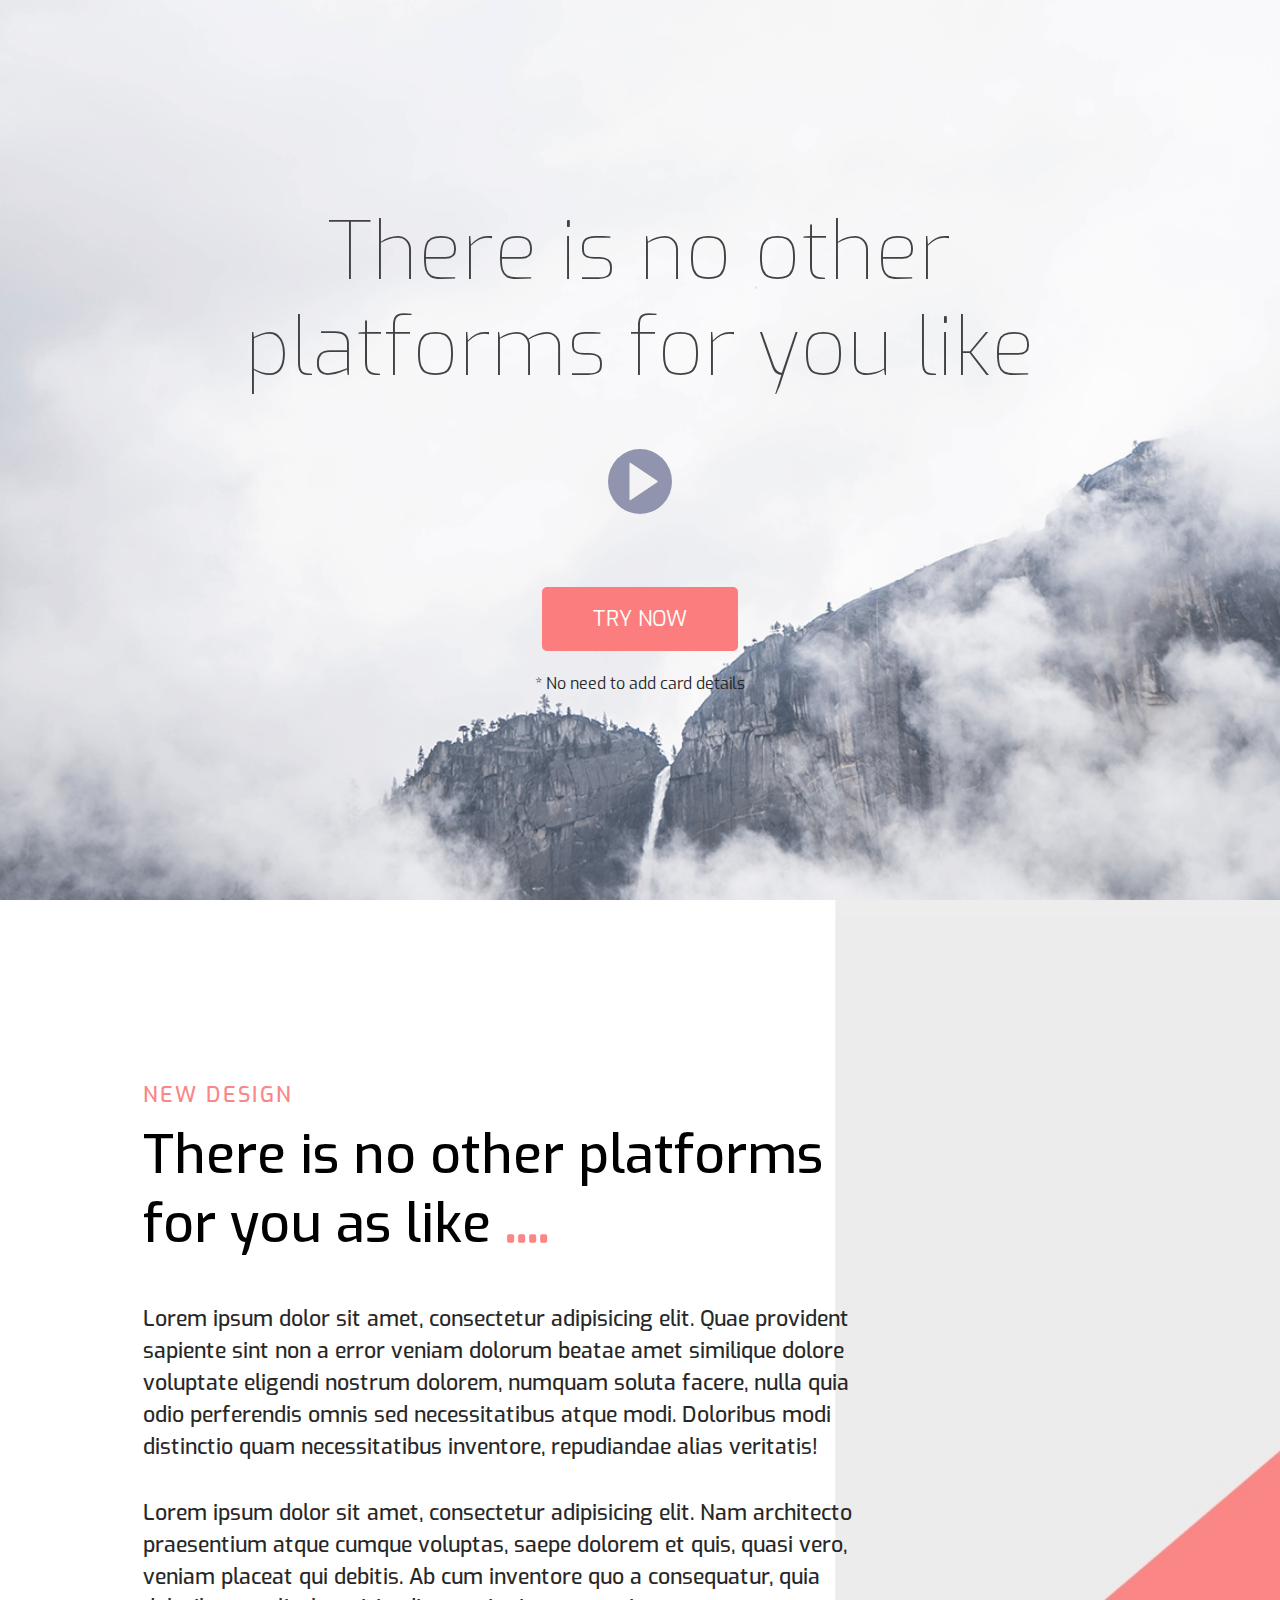
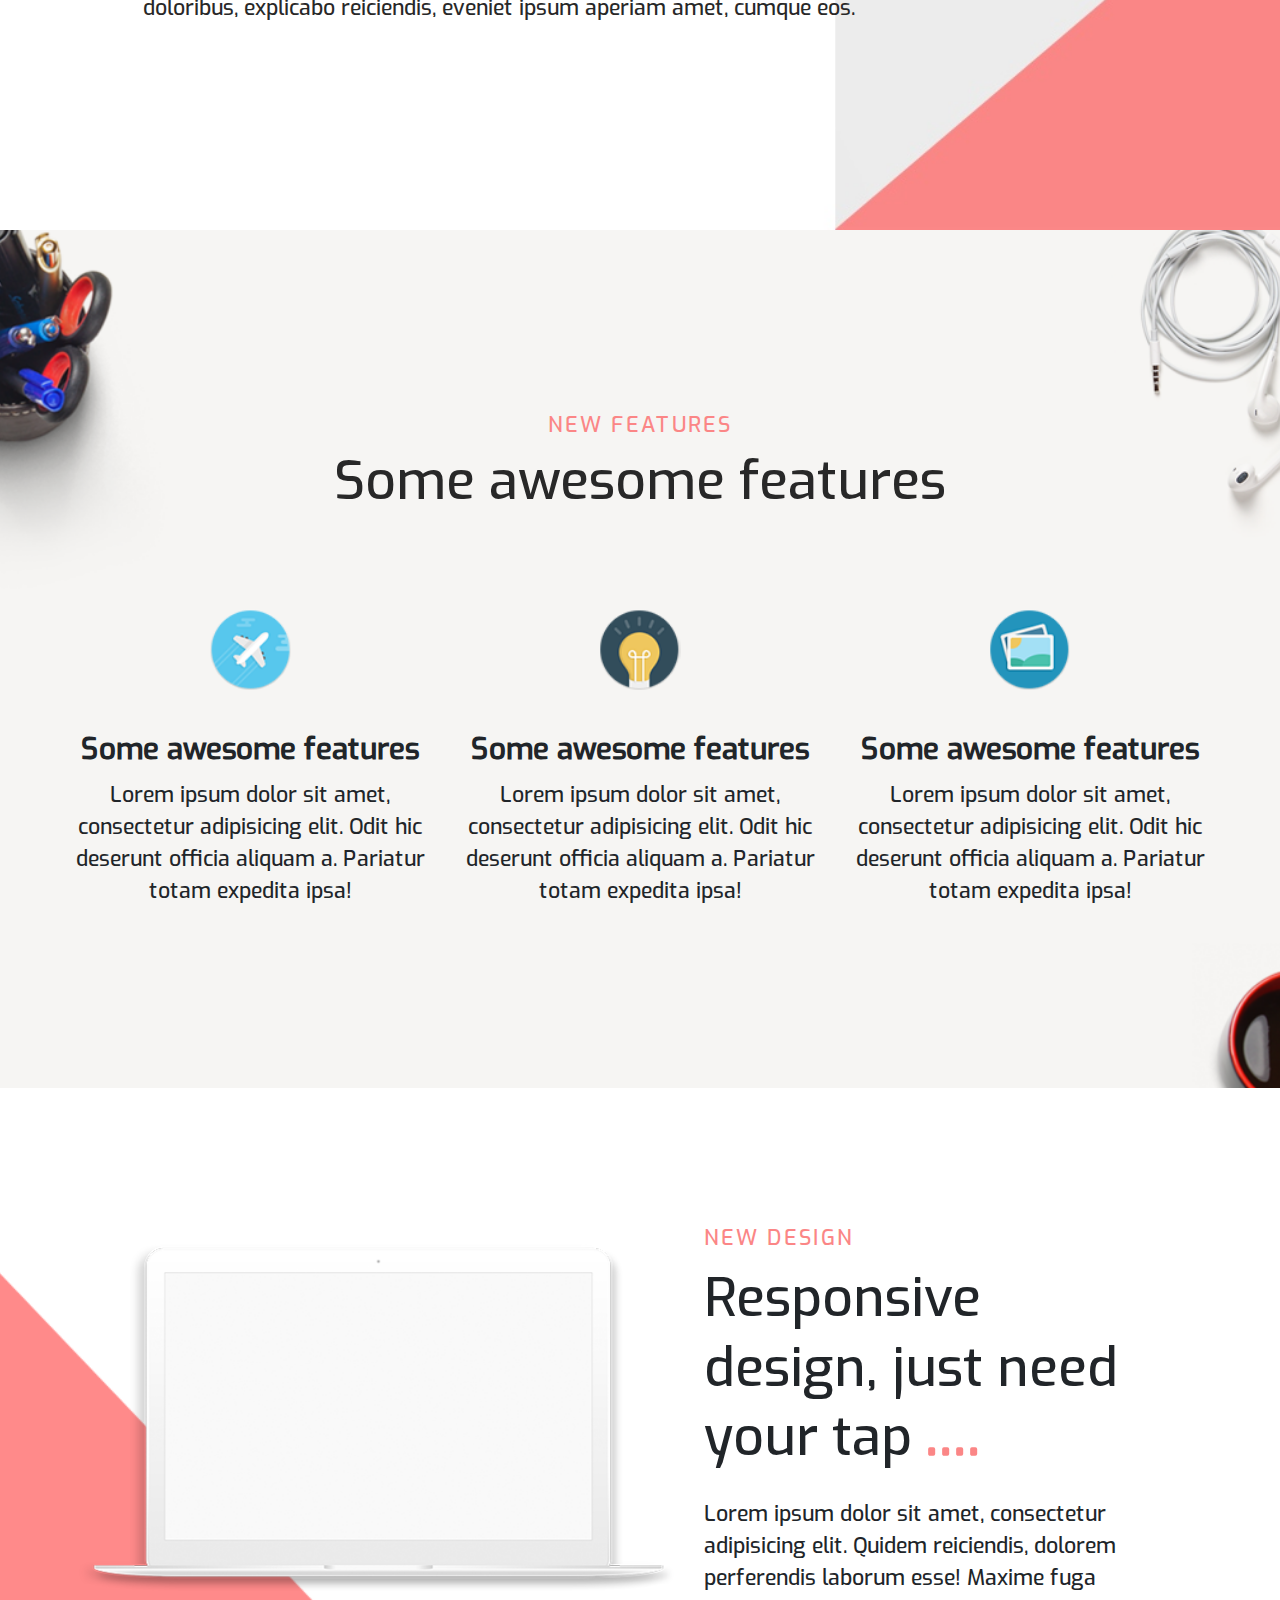
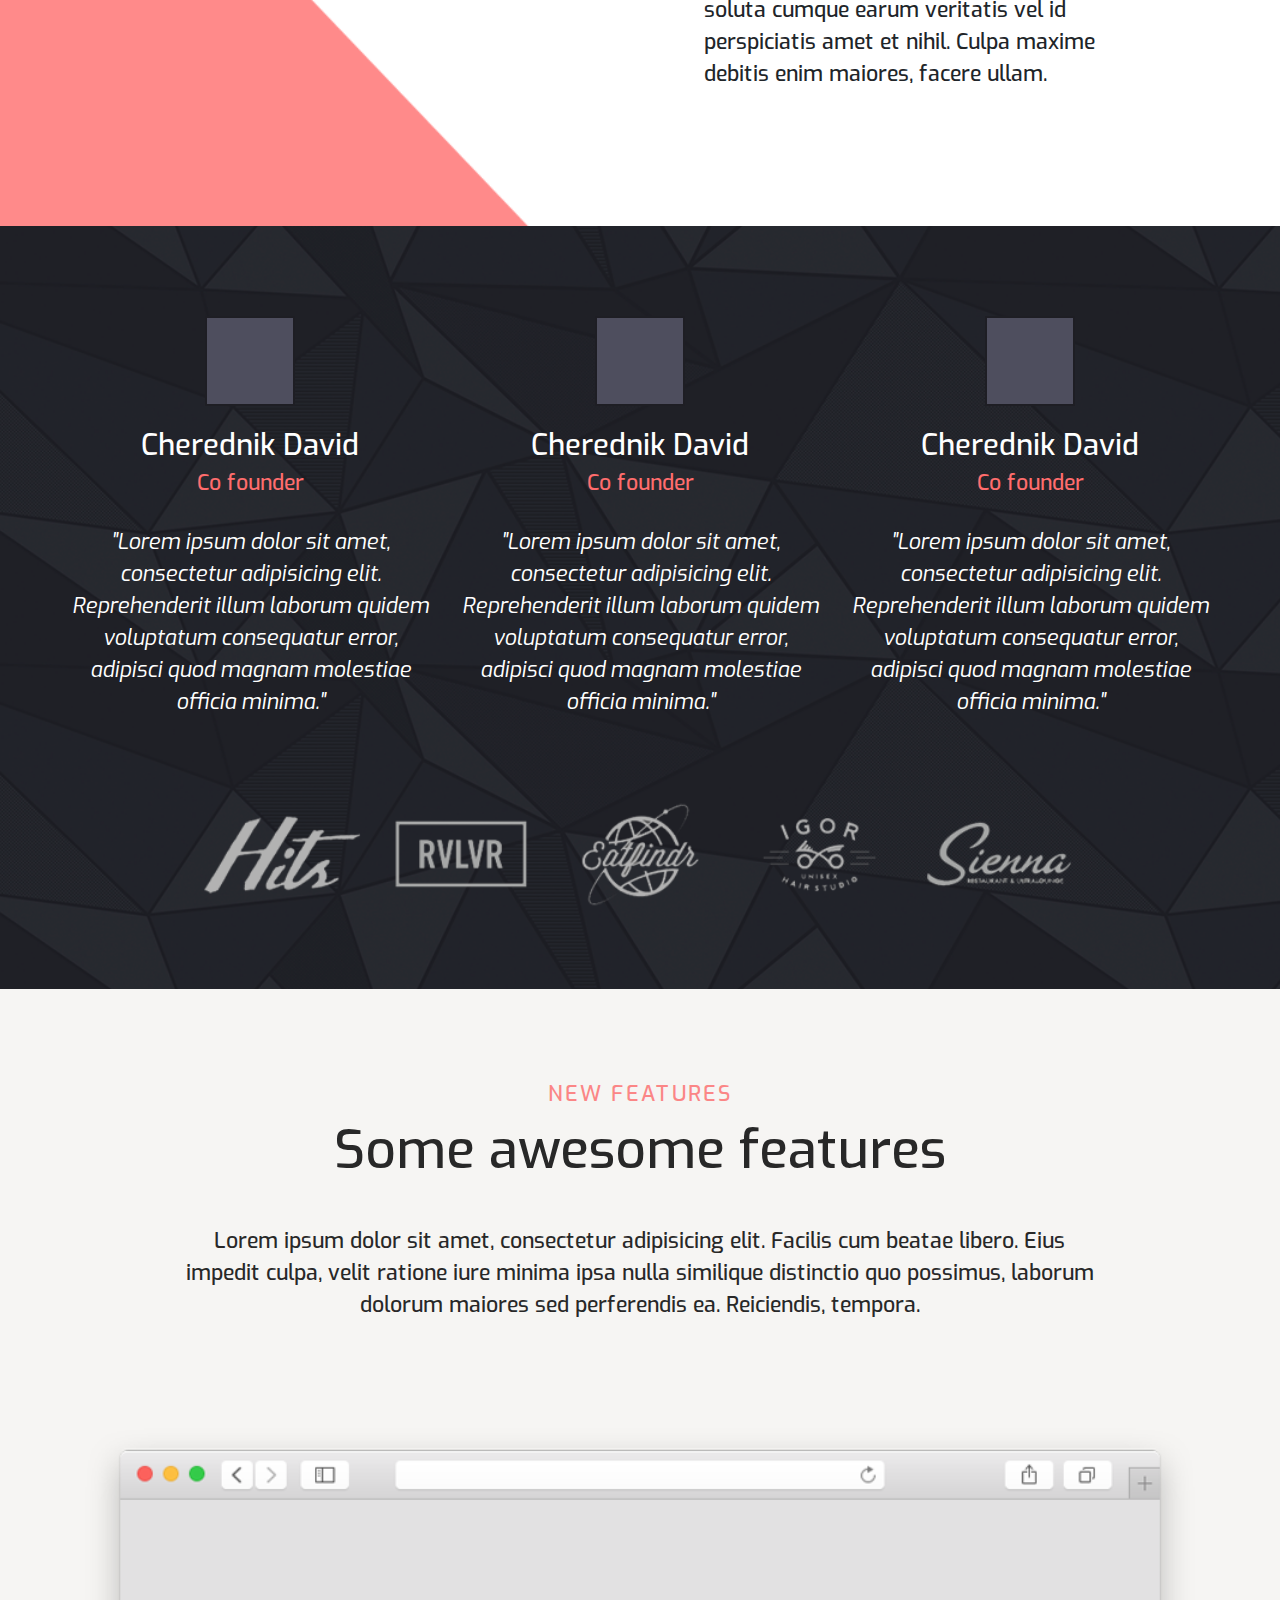
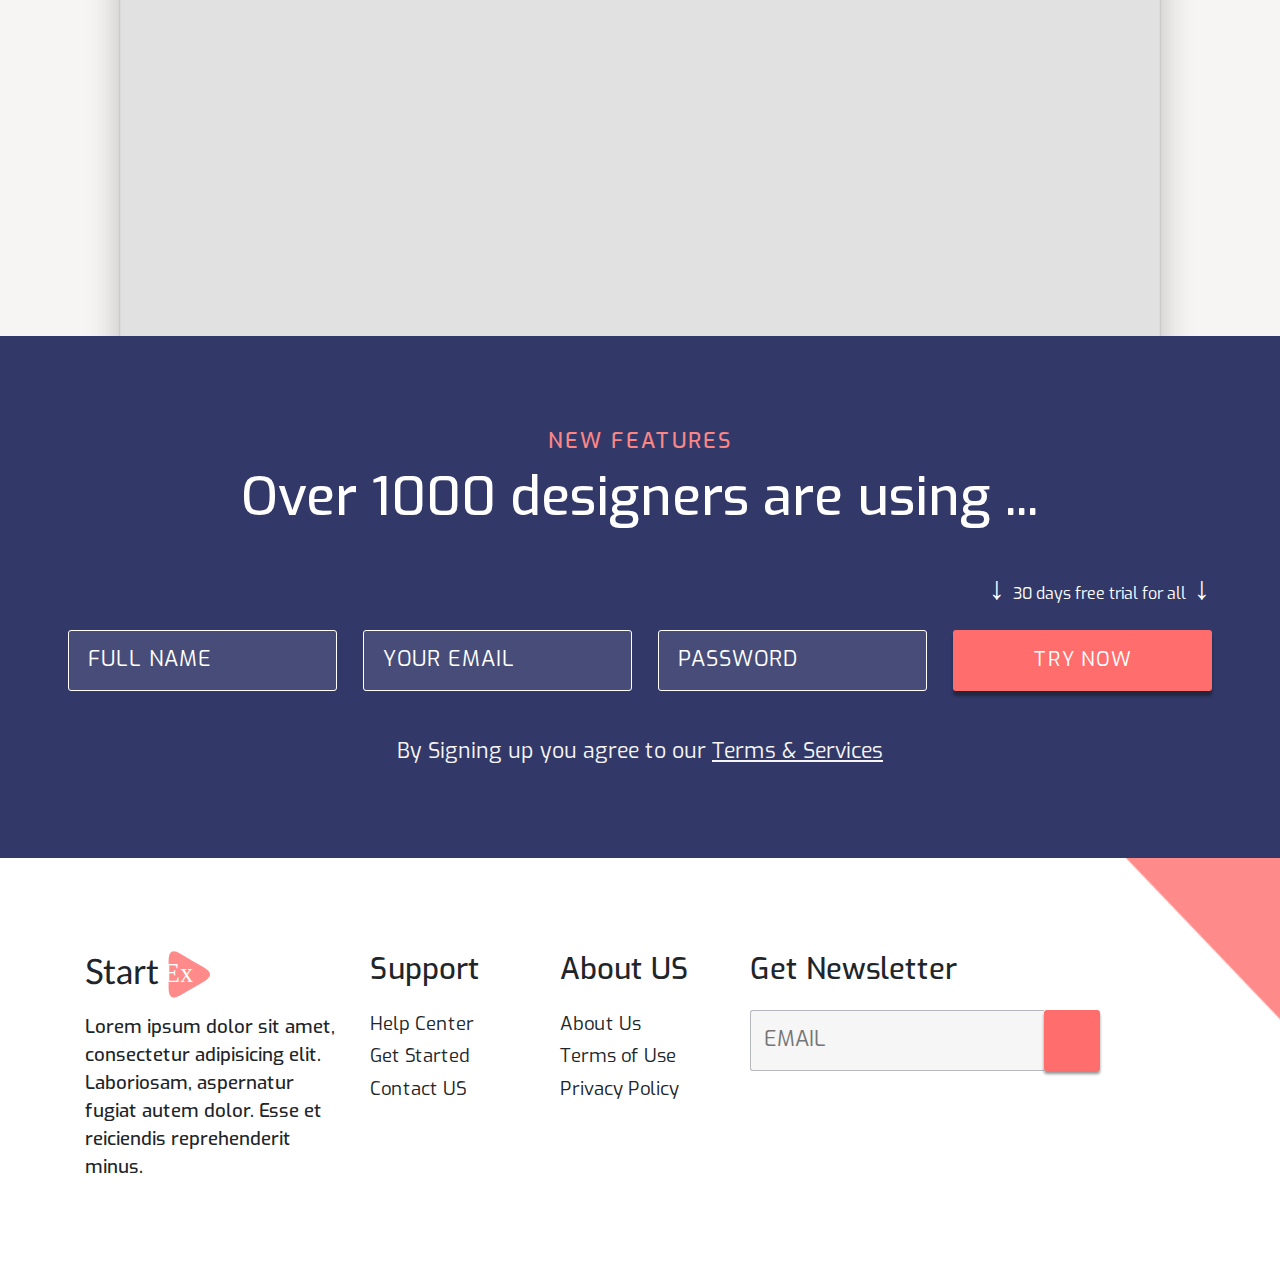
==== commit b594dc24: "Update index.html" ====
--- a/sites/features/index.html
+++ b/sites/features/index.html
@@ -3,7 +3,7 @@
 
 <head>
     <meta charset="UTF-8">
-    <base href="/sites/features">
+<!--     <base href="/sites/features"> -->
 
     <title>Awesome features</title>
 
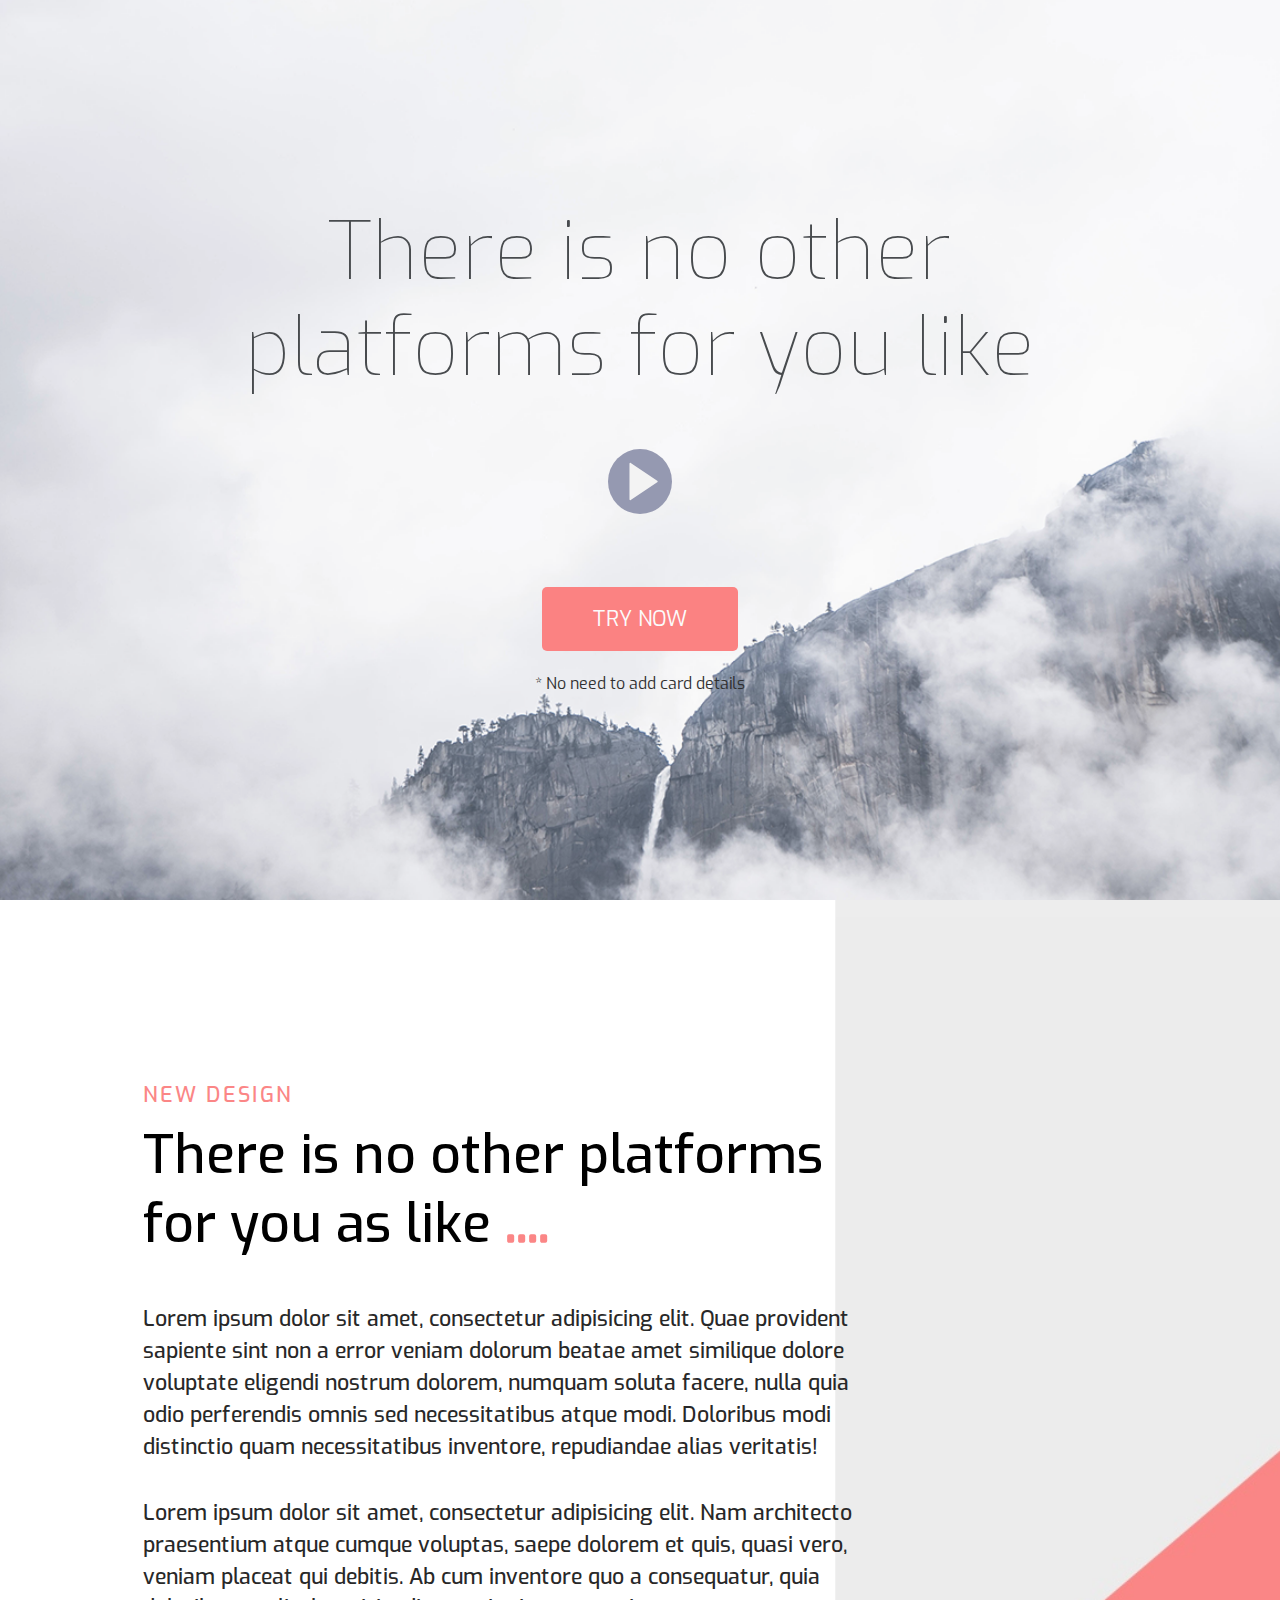
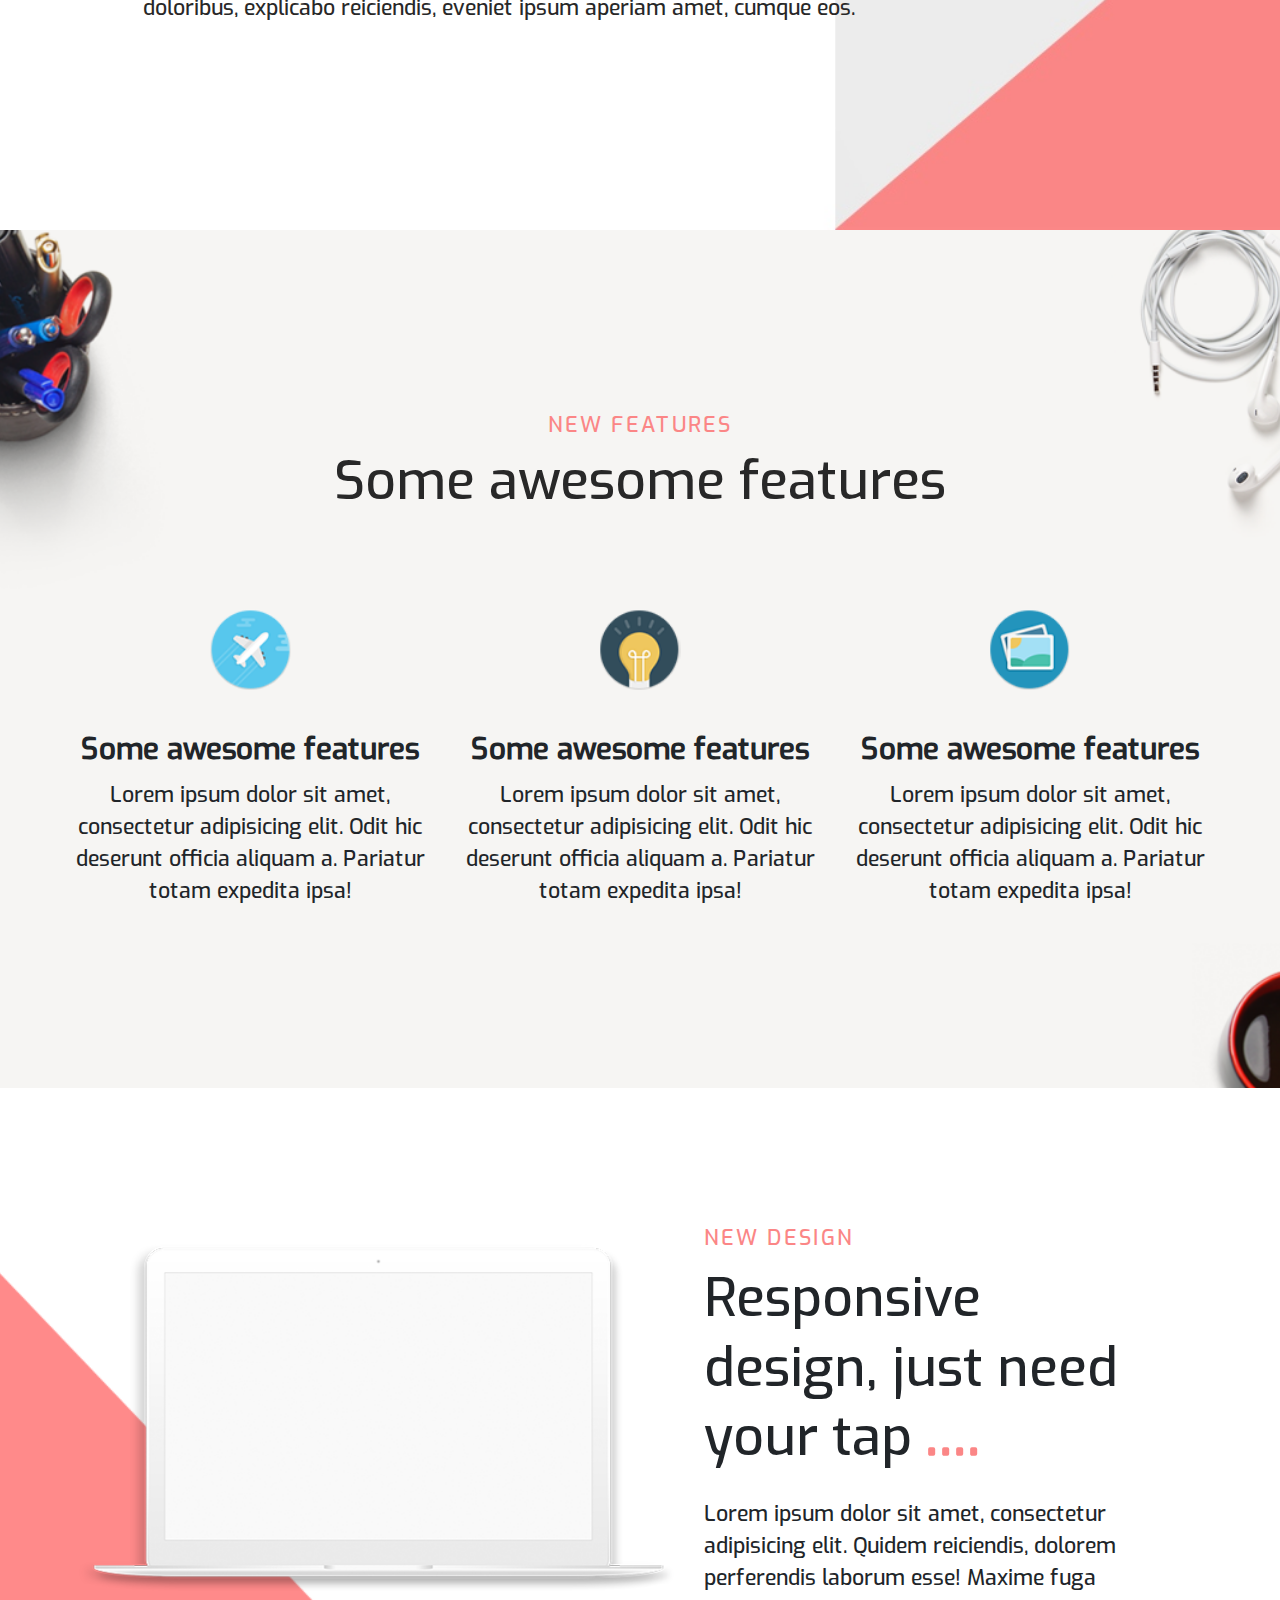
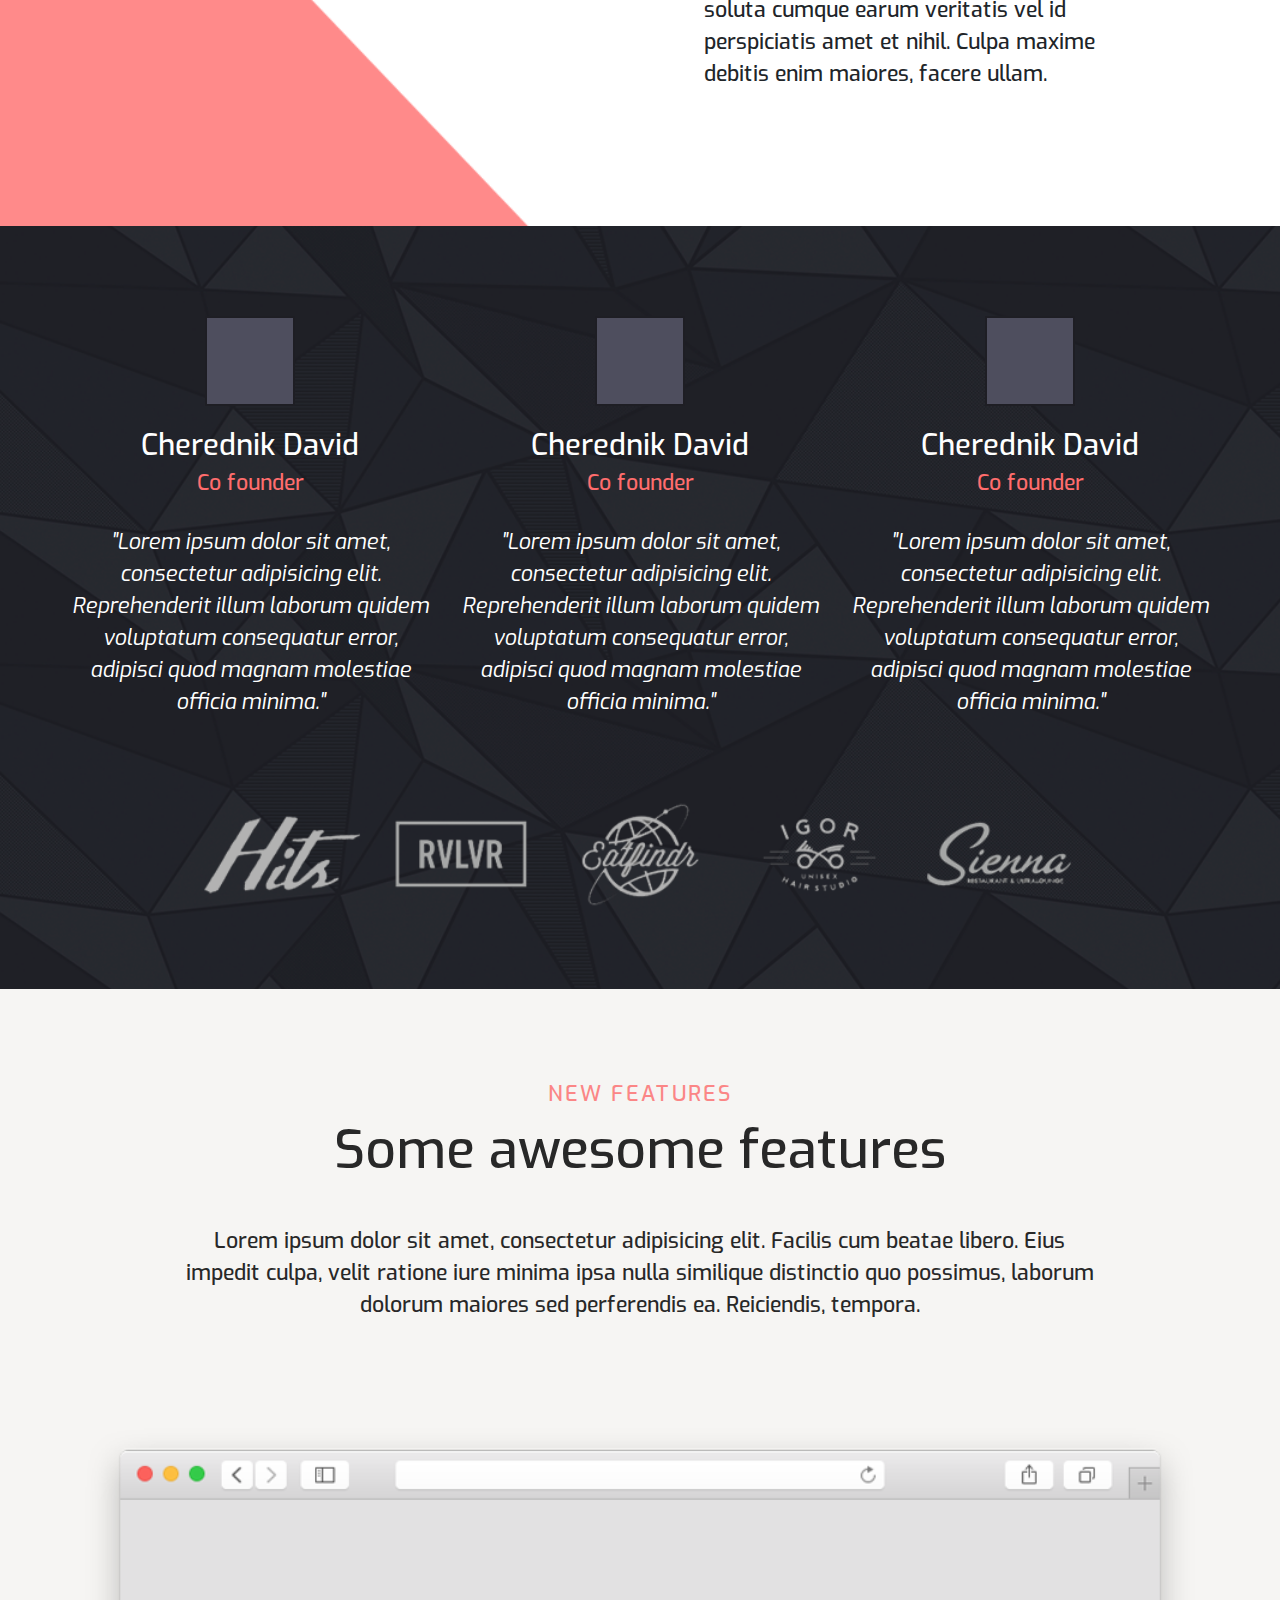
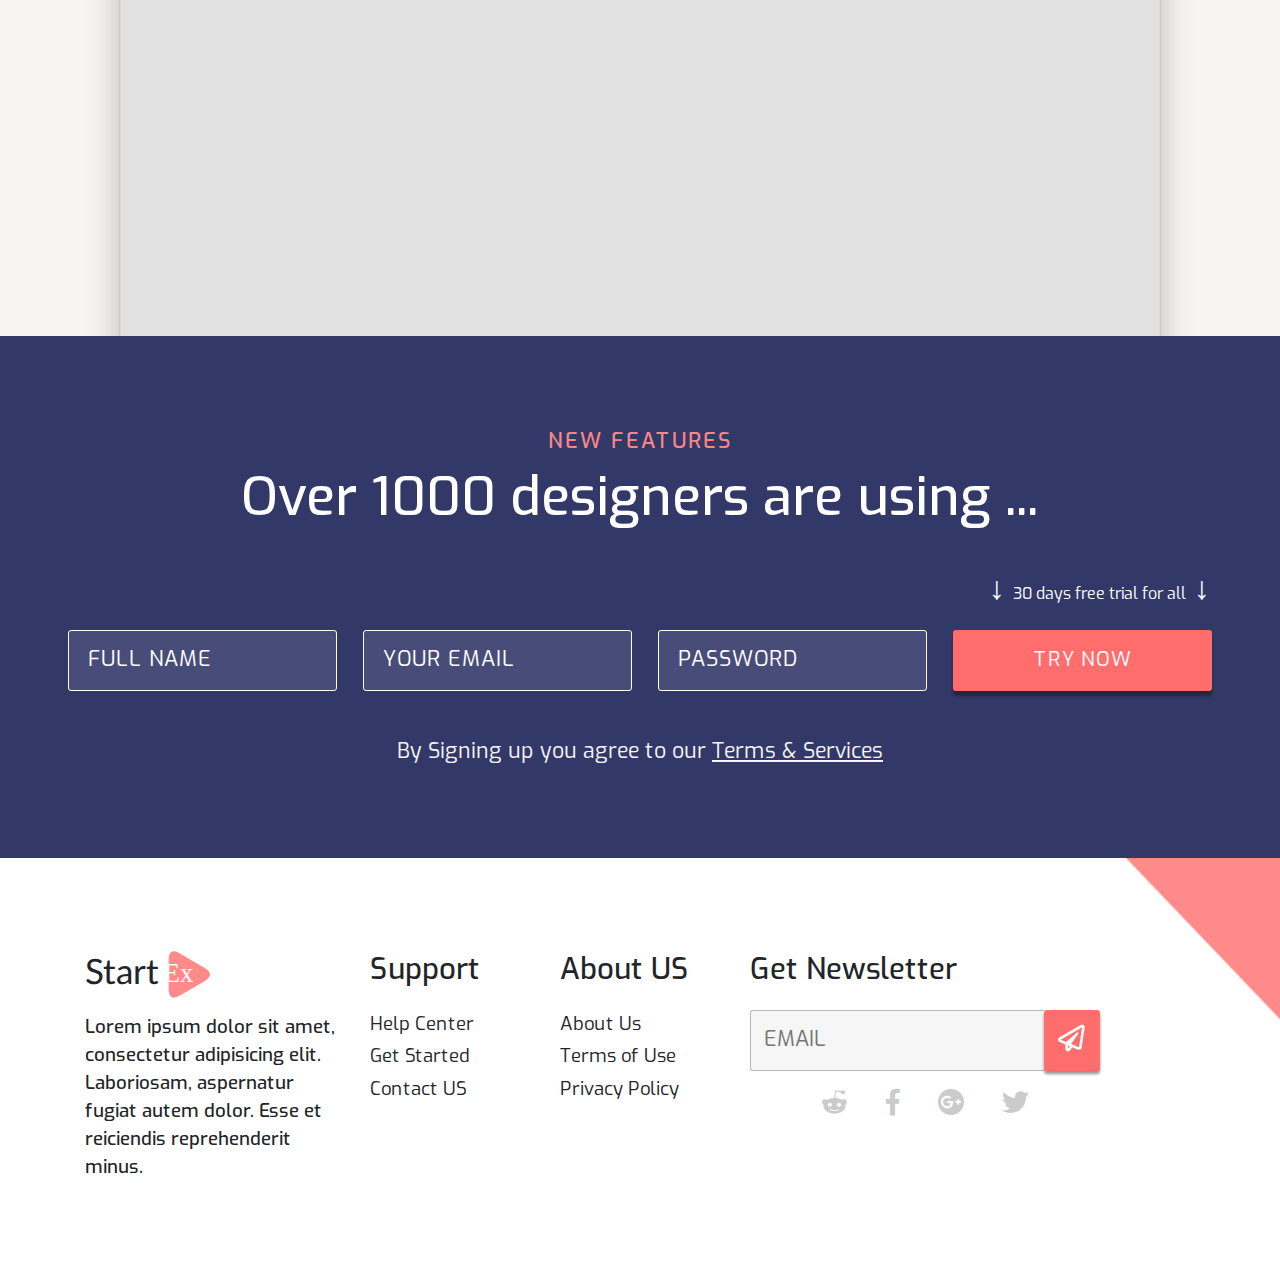
==== commit deba3d2e: "Awesome features" ====
--- a/sites/features/index.html
+++ b/sites/features/index.html
@@ -3,7 +3,7 @@
 
 <head>
     <meta charset="UTF-8">
-<!--     <base href="/sites/features"> -->
+    <!-- <base href="/"> -->
 
     <title>Awesome features</title>
 
@@ -250,4 +250,4 @@
     <script src="js/scripts.min.js"></script>
 </body>
 
-</html>
+</html>--- a/sites/features/css/main.min.css
+++ b/sites/features/css/main.min.css
@@ -1 +1 @@
-html{line-height:1.15;-webkit-text-size-adjust:100%}body{margin:0}h1{font-size:2em;margin:.67em 0}hr{box-sizing:content-box;height:0;overflow:visible}pre{font-family:monospace,monospace;font-size:1em}a{background-color:transparent}abbr[title]{border-bottom:none;text-decoration:underline;text-decoration:underline dotted}b,strong{font-weight:bolder}code,kbd,samp{font-family:monospace,monospace;font-size:1em}small{font-size:80%}sub,sup{font-size:75%;line-height:0;position:relative;vertical-align:baseline}sub{bottom:-.25em}sup{top:-.5em}img{border-style:none}button,input,optgroup,select,textarea{font-family:inherit;font-size:100%;line-height:1.15;margin:0}button,input{overflow:visible}button,select{text-transform:none}[type=button],[type=reset],[type=submit],button{-webkit-appearance:button}[type=button]::-moz-focus-inner,[type=reset]::-moz-focus-inner,[type=submit]::-moz-focus-inner,button::-moz-focus-inner{border-style:none;padding:0}[type=button]:-moz-focusring,[type=reset]:-moz-focusring,[type=submit]:-moz-focusring,button:-moz-focusring{outline:1px dotted ButtonText}fieldset{padding:.35em .75em .625em}legend{box-sizing:border-box;color:inherit;display:table;max-width:100%;padding:0;white-space:normal}progress{vertical-align:baseline}textarea{overflow:auto}[type=checkbox],[type=radio]{box-sizing:border-box;padding:0}[type=number]::-webkit-inner-spin-button,[type=number]::-webkit-outer-spin-button{height:auto}[type=search]{-webkit-appearance:textfield;outline-offset:-2px}[type=search]::-webkit-search-decoration{-webkit-appearance:none}::-webkit-file-upload-button{-webkit-appearance:button;font:inherit}details{display:block}summary{display:list-item}template{display:none}[hidden]{display:none}@font-face{font-family:ArialBold;font-weight:400;font-style:normal;src:url(../fonts/ArialBold/ArialBold.eot);src:url(../fonts/ArialBold/ArialBold.eot?#iefix) format("embedded-opentype"),url(../fonts/ArialBold/ArialBold.woff) format("woff"),url(../fonts/ArialBold/ArialBold.ttf) format("truetype")}@font-face{font-family:ArialRegular;font-weight:400;font-style:normal;src:url(../fonts/ArialRegular/ArialRegular.eot);src:url(../fonts/ArialRegular/ArialRegular.eot?#iefix) format("embedded-opentype"),url(../fonts/ArialRegular/ArialRegular.woff) format("woff"),url(../fonts/ArialRegular/ArialRegular.ttf) format("truetype")}@font-face{font-family:ExoMedium;font-weight:400;font-style:normal;src:url(../fonts/ExoMedium/ExoMedium.eot);src:url(../fonts/ExoMedium/ExoMedium.eot?#iefix) format("embedded-opentype"),url(../fonts/ExoMedium/ExoMedium.woff) format("woff"),url(../fonts/ExoMedium/ExoMedium.ttf) format("truetype")}@font-face{font-family:ExoRegular;font-weight:400;font-style:normal;src:url(../fonts/ExoRegular/ExoRegular.eot);src:url(../fonts/ExoRegular/ExoRegular.eot?#iefix) format("embedded-opentype"),url(../fonts/ExoRegular/ExoRegular.woff) format("woff"),url(../fonts/ExoRegular/ExoRegular.ttf) format("truetype")}@font-face{font-family:ExoRegularItalic;font-weight:400;font-style:normal;src:url(../fonts/ExoRegularItalic/ExoRegularItalic.eot);src:url(../fonts/ExoRegularItalic/ExoRegularItalic.eot?#iefix) format("embedded-opentype"),url(../fonts/ExoRegularItalic/ExoRegularItalic.woff) format("woff"),url(../fonts/ExoRegularItalic/ExoRegularItalic.ttf) format("truetype")}@font-face{font-family:ExoThin;font-weight:400;font-style:normal;src:url(../fonts/ExoThin/ExoThin.eot);src:url(../fonts/ExoThin/ExoThin.eot?#iefix) format("embedded-opentype"),url(../fonts/ExoThin/ExoThin.woff) format("woff"),url(../fonts/ExoThin/ExoThin.ttf) format("truetype")}@font-face{font-family:LatoRegular;font-weight:400;font-style:normal;src:url(../fonts/LatoRegular/LatoRegular.eot);src:url(../fonts/LatoRegular/LatoRegular.eot?#iefix) format("embedded-opentype"),url(../fonts/LatoRegular/LatoRegular.woff) format("woff"),url(../fonts/LatoRegular/LatoRegular.ttf) format("truetype")}.fa,.fab,.fal,.far,.fas{-moz-osx-font-smoothing:grayscale;-webkit-font-smoothing:antialiased;display:inline-block;font-style:normal;font-variant:normal;text-rendering:auto;line-height:1}.fa-lg{font-size:1.33333em;line-height:.75em;vertical-align:-.0667em}.fa-xs{font-size:.75em}.fa-sm{font-size:.875em}.fa-1x{font-size:1em}.fa-2x{font-size:2em}.fa-3x{font-size:3em}.fa-4x{font-size:4em}.fa-5x{font-size:5em}.fa-6x{font-size:6em}.fa-7x{font-size:7em}.fa-8x{font-size:8em}.fa-9x{font-size:9em}.fa-10x{font-size:10em}.fa-fw{text-align:center;width:1.25em}.fa-ul{list-style-type:none;margin-left:2.5em;padding-left:0}.fa-ul>li{position:relative}.fa-li{left:-2em;position:absolute;text-align:center;width:2em;line-height:inherit}.fa-border{border:solid .08em #eee;-webkit-border-radius:.1em;border-radius:.1em;padding:.2em .25em .15em}.fa-pull-left{float:left}.fa-pull-right{float:right}.fa.fa-pull-left,.fab.fa-pull-left,.fal.fa-pull-left,.far.fa-pull-left,.fas.fa-pull-left{margin-right:.3em}.fa.fa-pull-right,.fab.fa-pull-right,.fal.fa-pull-right,.far.fa-pull-right,.fas.fa-pull-right{margin-left:.3em}.fa-spin{-webkit-animation:fa-spin 2s infinite linear;animation:fa-spin 2s infinite linear}.fa-pulse{-webkit-animation:fa-spin 1s infinite steps(8);animation:fa-spin 1s infinite steps(8)}@-webkit-keyframes fa-spin{0%{-webkit-transform:rotate(0);transform:rotate(0)}100%{-webkit-transform:rotate(360deg);transform:rotate(360deg)}}@keyframes fa-spin{0%{-webkit-transform:rotate(0);transform:rotate(0)}100%{-webkit-transform:rotate(360deg);transform:rotate(360deg)}}.fa-rotate-90{-webkit-transform:rotate(90deg);-ms-transform:rotate(90deg);transform:rotate(90deg)}.fa-rotate-180{-webkit-transform:rotate(180deg);-ms-transform:rotate(180deg);transform:rotate(180deg)}.fa-rotate-270{-webkit-transform:rotate(270deg);-ms-transform:rotate(270deg);transform:rotate(270deg)}.fa-flip-horizontal{-webkit-transform:scale(-1,1);-ms-transform:scale(-1,1);transform:scale(-1,1)}.fa-flip-vertical{-webkit-transform:scale(1,-1);-ms-transform:scale(1,-1);transform:scale(1,-1)}.fa-flip-horizontal.fa-flip-vertical{-webkit-transform:scale(-1,-1);-ms-transform:scale(-1,-1);transform:scale(-1,-1)}:root .fa-flip-horizontal,:root .fa-flip-vertical,:root .fa-rotate-180,:root .fa-rotate-270,:root .fa-rotate-90{-webkit-filter:none;filter:none}.fa-stack{display:inline-block;height:2em;line-height:2em;position:relative;vertical-align:middle;width:2em}.fa-stack-1x,.fa-stack-2x{left:0;position:absolute;text-align:center;width:100%}.fa-stack-1x{line-height:inherit}.fa-stack-2x{font-size:2em}.fa-inverse{color:#fff}.fa-500px:before{content:"\f26e"}.fa-accessible-icon:before{content:"\f368"}.fa-accusoft:before{content:"\f369"}.fa-address-book:before{content:"\f2b9"}.fa-address-card:before{content:"\f2bb"}.fa-adjust:before{content:"\f042"}.fa-adn:before{content:"\f170"}.fa-adversal:before{content:"\f36a"}.fa-affiliatetheme:before{content:"\f36b"}.fa-algolia:before{content:"\f36c"}.fa-align-center:before{content:"\f037"}.fa-align-justify:before{content:"\f039"}.fa-align-left:before{content:"\f036"}.fa-align-right:before{content:"\f038"}.fa-allergies:before{content:"\f461"}.fa-amazon:before{content:"\f270"}.fa-amazon-pay:before{content:"\f42c"}.fa-ambulance:before{content:"\f0f9"}.fa-american-sign-language-interpreting:before{content:"\f2a3"}.fa-amilia:before{content:"\f36d"}.fa-anchor:before{content:"\f13d"}.fa-android:before{content:"\f17b"}.fa-angellist:before{content:"\f209"}.fa-angle-double-down:before{content:"\f103"}.fa-angle-double-left:before{content:"\f100"}.fa-angle-double-right:before{content:"\f101"}.fa-angle-double-up:before{content:"\f102"}.fa-angle-down:before{content:"\f107"}.fa-angle-left:before{content:"\f104"}.fa-angle-right:before{content:"\f105"}.fa-angle-up:before{content:"\f106"}.fa-angry:before{content:"\f556"}.fa-angrycreative:before{content:"\f36e"}.fa-angular:before{content:"\f420"}.fa-app-store:before{content:"\f36f"}.fa-app-store-ios:before{content:"\f370"}.fa-apper:before{content:"\f371"}.fa-apple:before{content:"\f179"}.fa-apple-pay:before{content:"\f415"}.fa-archive:before{content:"\f187"}.fa-archway:before{content:"\f557"}.fa-arrow-alt-circle-down:before{content:"\f358"}.fa-arrow-alt-circle-left:before{content:"\f359"}.fa-arrow-alt-circle-right:before{content:"\f35a"}.fa-arrow-alt-circle-up:before{content:"\f35b"}.fa-arrow-circle-down:before{content:"\f0ab"}.fa-arrow-circle-left:before{content:"\f0a8"}.fa-arrow-circle-right:before{content:"\f0a9"}.fa-arrow-circle-up:before{content:"\f0aa"}.fa-arrow-down:before{content:"\f063"}.fa-arrow-left:before{content:"\f060"}.fa-arrow-right:before{content:"\f061"}.fa-arrow-up:before{content:"\f062"}.fa-arrows-alt:before{content:"\f0b2"}.fa-arrows-alt-h:before{content:"\f337"}.fa-arrows-alt-v:before{content:"\f338"}.fa-assistive-listening-systems:before{content:"\f2a2"}.fa-asterisk:before{content:"\f069"}.fa-asymmetrik:before{content:"\f372"}.fa-at:before{content:"\f1fa"}.fa-atlas:before{content:"\f558"}.fa-audible:before{content:"\f373"}.fa-audio-description:before{content:"\f29e"}.fa-autoprefixer:before{content:"\f41c"}.fa-avianex:before{content:"\f374"}.fa-aviato:before{content:"\f421"}.fa-award:before{content:"\f559"}.fa-aws:before{content:"\f375"}.fa-backspace:before{content:"\f55a"}.fa-backward:before{content:"\f04a"}.fa-balance-scale:before{content:"\f24e"}.fa-ban:before{content:"\f05e"}.fa-band-aid:before{content:"\f462"}.fa-bandcamp:before{content:"\f2d5"}.fa-barcode:before{content:"\f02a"}.fa-bars:before{content:"\f0c9"}.fa-baseball-ball:before{content:"\f433"}.fa-basketball-ball:before{content:"\f434"}.fa-bath:before{content:"\f2cd"}.fa-battery-empty:before{content:"\f244"}.fa-battery-full:before{content:"\f240"}.fa-battery-half:before{content:"\f242"}.fa-battery-quarter:before{content:"\f243"}.fa-battery-three-quarters:before{content:"\f241"}.fa-bed:before{content:"\f236"}.fa-beer:before{content:"\f0fc"}.fa-behance:before{content:"\f1b4"}.fa-behance-square:before{content:"\f1b5"}.fa-bell:before{content:"\f0f3"}.fa-bell-slash:before{content:"\f1f6"}.fa-bezier-curve:before{content:"\f55b"}.fa-bicycle:before{content:"\f206"}.fa-bimobject:before{content:"\f378"}.fa-binoculars:before{content:"\f1e5"}.fa-birthday-cake:before{content:"\f1fd"}.fa-bitbucket:before{content:"\f171"}.fa-bitcoin:before{content:"\f379"}.fa-bity:before{content:"\f37a"}.fa-black-tie:before{content:"\f27e"}.fa-blackberry:before{content:"\f37b"}.fa-blender:before{content:"\f517"}.fa-blind:before{content:"\f29d"}.fa-blogger:before{content:"\f37c"}.fa-blogger-b:before{content:"\f37d"}.fa-bluetooth:before{content:"\f293"}.fa-bluetooth-b:before{content:"\f294"}.fa-bold:before{content:"\f032"}.fa-bolt:before{content:"\f0e7"}.fa-bomb:before{content:"\f1e2"}.fa-bong:before{content:"\f55c"}.fa-book:before{content:"\f02d"}.fa-book-open:before{content:"\f518"}.fa-bookmark:before{content:"\f02e"}.fa-bowling-ball:before{content:"\f436"}.fa-box:before{content:"\f466"}.fa-box-open:before{content:"\f49e"}.fa-boxes:before{content:"\f468"}.fa-braille:before{content:"\f2a1"}.fa-briefcase:before{content:"\f0b1"}.fa-briefcase-medical:before{content:"\f469"}.fa-broadcast-tower:before{content:"\f519"}.fa-broom:before{content:"\f51a"}.fa-brush:before{content:"\f55d"}.fa-btc:before{content:"\f15a"}.fa-bug:before{content:"\f188"}.fa-building:before{content:"\f1ad"}.fa-bullhorn:before{content:"\f0a1"}.fa-bullseye:before{content:"\f140"}.fa-burn:before{content:"\f46a"}.fa-buromobelexperte:before{content:"\f37f"}.fa-bus:before{content:"\f207"}.fa-bus-alt:before{content:"\f55e"}.fa-buysellads:before{content:"\f20d"}.fa-calculator:before{content:"\f1ec"}.fa-calendar:before{content:"\f133"}.fa-calendar-alt:before{content:"\f073"}.fa-calendar-check:before{content:"\f274"}.fa-calendar-minus:before{content:"\f272"}.fa-calendar-plus:before{content:"\f271"}.fa-calendar-times:before{content:"\f273"}.fa-camera:before{content:"\f030"}.fa-camera-retro:before{content:"\f083"}.fa-cannabis:before{content:"\f55f"}.fa-capsules:before{content:"\f46b"}.fa-car:before{content:"\f1b9"}.fa-caret-down:before{content:"\f0d7"}.fa-caret-left:before{content:"\f0d9"}.fa-caret-right:before{content:"\f0da"}.fa-caret-square-down:before{content:"\f150"}.fa-caret-square-left:before{content:"\f191"}.fa-caret-square-right:before{content:"\f152"}.fa-caret-square-up:before{content:"\f151"}.fa-caret-up:before{content:"\f0d8"}.fa-cart-arrow-down:before{content:"\f218"}.fa-cart-plus:before{content:"\f217"}.fa-cc-amazon-pay:before{content:"\f42d"}.fa-cc-amex:before{content:"\f1f3"}.fa-cc-apple-pay:before{content:"\f416"}.fa-cc-diners-club:before{content:"\f24c"}.fa-cc-discover:before{content:"\f1f2"}.fa-cc-jcb:before{content:"\f24b"}.fa-cc-mastercard:before{content:"\f1f1"}.fa-cc-paypal:before{content:"\f1f4"}.fa-cc-stripe:before{content:"\f1f5"}.fa-cc-visa:before{content:"\f1f0"}.fa-centercode:before{content:"\f380"}.fa-certificate:before{content:"\f0a3"}.fa-chalkboard:before{content:"\f51b"}.fa-chalkboard-teacher:before{content:"\f51c"}.fa-chart-area:before{content:"\f1fe"}.fa-chart-bar:before{content:"\f080"}.fa-chart-line:before{content:"\f201"}.fa-chart-pie:before{content:"\f200"}.fa-check:before{content:"\f00c"}.fa-check-circle:before{content:"\f058"}.fa-check-double:before{content:"\f560"}.fa-check-square:before{content:"\f14a"}.fa-chess:before{content:"\f439"}.fa-chess-bishop:before{content:"\f43a"}.fa-chess-board:before{content:"\f43c"}.fa-chess-king:before{content:"\f43f"}.fa-chess-knight:before{content:"\f441"}.fa-chess-pawn:before{content:"\f443"}.fa-chess-queen:before{content:"\f445"}.fa-chess-rook:before{content:"\f447"}.fa-chevron-circle-down:before{content:"\f13a"}.fa-chevron-circle-left:before{content:"\f137"}.fa-chevron-circle-right:before{content:"\f138"}.fa-chevron-circle-up:before{content:"\f139"}.fa-chevron-down:before{content:"\f078"}.fa-chevron-left:before{content:"\f053"}.fa-chevron-right:before{content:"\f054"}.fa-chevron-up:before{content:"\f077"}.fa-child:before{content:"\f1ae"}.fa-chrome:before{content:"\f268"}.fa-church:before{content:"\f51d"}.fa-circle:before{content:"\f111"}.fa-circle-notch:before{content:"\f1ce"}.fa-clipboard:before{content:"\f328"}.fa-clipboard-check:before{content:"\f46c"}.fa-clipboard-list:before{content:"\f46d"}.fa-clock:before{content:"\f017"}.fa-clone:before{content:"\f24d"}.fa-closed-captioning:before{content:"\f20a"}.fa-cloud:before{content:"\f0c2"}.fa-cloud-download-alt:before{content:"\f381"}.fa-cloud-upload-alt:before{content:"\f382"}.fa-cloudscale:before{content:"\f383"}.fa-cloudsmith:before{content:"\f384"}.fa-cloudversify:before{content:"\f385"}.fa-cocktail:before{content:"\f561"}.fa-code:before{content:"\f121"}.fa-code-branch:before{content:"\f126"}.fa-codepen:before{content:"\f1cb"}.fa-codiepie:before{content:"\f284"}.fa-coffee:before{content:"\f0f4"}.fa-cog:before{content:"\f013"}.fa-cogs:before{content:"\f085"}.fa-coins:before{content:"\f51e"}.fa-columns:before{content:"\f0db"}.fa-comment:before{content:"\f075"}.fa-comment-alt:before{content:"\f27a"}.fa-comment-dots:before{content:"\f4ad"}.fa-comment-slash:before{content:"\f4b3"}.fa-comments:before{content:"\f086"}.fa-compact-disc:before{content:"\f51f"}.fa-compass:before{content:"\f14e"}.fa-compress:before{content:"\f066"}.fa-concierge-bell:before{content:"\f562"}.fa-connectdevelop:before{content:"\f20e"}.fa-contao:before{content:"\f26d"}.fa-cookie:before{content:"\f563"}.fa-cookie-bite:before{content:"\f564"}.fa-copy:before{content:"\f0c5"}.fa-copyright:before{content:"\f1f9"}.fa-couch:before{content:"\f4b8"}.fa-cpanel:before{content:"\f388"}.fa-creative-commons:before{content:"\f25e"}.fa-creative-commons-by:before{content:"\f4e7"}.fa-creative-commons-nc:before{content:"\f4e8"}.fa-creative-commons-nc-eu:before{content:"\f4e9"}.fa-creative-commons-nc-jp:before{content:"\f4ea"}.fa-creative-commons-nd:before{content:"\f4eb"}.fa-creative-commons-pd:before{content:"\f4ec"}.fa-creative-commons-pd-alt:before{content:"\f4ed"}.fa-creative-commons-remix:before{content:"\f4ee"}.fa-creative-commons-sa:before{content:"\f4ef"}.fa-creative-commons-sampling:before{content:"\f4f0"}.fa-creative-commons-sampling-plus:before{content:"\f4f1"}.fa-creative-commons-share:before{content:"\f4f2"}.fa-credit-card:before{content:"\f09d"}.fa-crop:before{content:"\f125"}.fa-crop-alt:before{content:"\f565"}.fa-crosshairs:before{content:"\f05b"}.fa-crow:before{content:"\f520"}.fa-crown:before{content:"\f521"}.fa-css3:before{content:"\f13c"}.fa-css3-alt:before{content:"\f38b"}.fa-cube:before{content:"\f1b2"}.fa-cubes:before{content:"\f1b3"}.fa-cut:before{content:"\f0c4"}.fa-cuttlefish:before{content:"\f38c"}.fa-d-and-d:before{content:"\f38d"}.fa-dashcube:before{content:"\f210"}.fa-database:before{content:"\f1c0"}.fa-deaf:before{content:"\f2a4"}.fa-delicious:before{content:"\f1a5"}.fa-deploydog:before{content:"\f38e"}.fa-deskpro:before{content:"\f38f"}.fa-desktop:before{content:"\f108"}.fa-deviantart:before{content:"\f1bd"}.fa-diagnoses:before{content:"\f470"}.fa-dice:before{content:"\f522"}.fa-dice-five:before{content:"\f523"}.fa-dice-four:before{content:"\f524"}.fa-dice-one:before{content:"\f525"}.fa-dice-six:before{content:"\f526"}.fa-dice-three:before{content:"\f527"}.fa-dice-two:before{content:"\f528"}.fa-digg:before{content:"\f1a6"}.fa-digital-ocean:before{content:"\f391"}.fa-digital-tachograph:before{content:"\f566"}.fa-discord:before{content:"\f392"}.fa-discourse:before{content:"\f393"}.fa-divide:before{content:"\f529"}.fa-dizzy:before{content:"\f567"}.fa-dna:before{content:"\f471"}.fa-dochub:before{content:"\f394"}.fa-docker:before{content:"\f395"}.fa-dollar-sign:before{content:"\f155"}.fa-dolly:before{content:"\f472"}.fa-dolly-flatbed:before{content:"\f474"}.fa-donate:before{content:"\f4b9"}.fa-door-closed:before{content:"\f52a"}.fa-door-open:before{content:"\f52b"}.fa-dot-circle:before{content:"\f192"}.fa-dove:before{content:"\f4ba"}.fa-download:before{content:"\f019"}.fa-draft2digital:before{content:"\f396"}.fa-drafting-compass:before{content:"\f568"}.fa-dribbble:before{content:"\f17d"}.fa-dribbble-square:before{content:"\f397"}.fa-dropbox:before{content:"\f16b"}.fa-drum:before{content:"\f569"}.fa-drum-steelpan:before{content:"\f56a"}.fa-drupal:before{content:"\f1a9"}.fa-dumbbell:before{content:"\f44b"}.fa-dyalog:before{content:"\f399"}.fa-earlybirds:before{content:"\f39a"}.fa-ebay:before{content:"\f4f4"}.fa-edge:before{content:"\f282"}.fa-edit:before{content:"\f044"}.fa-eject:before{content:"\f052"}.fa-elementor:before{content:"\f430"}.fa-ellipsis-h:before{content:"\f141"}.fa-ellipsis-v:before{content:"\f142"}.fa-ember:before{content:"\f423"}.fa-empire:before{content:"\f1d1"}.fa-envelope:before{content:"\f0e0"}.fa-envelope-open:before{content:"\f2b6"}.fa-envelope-square:before{content:"\f199"}.fa-envira:before{content:"\f299"}.fa-equals:before{content:"\f52c"}.fa-eraser:before{content:"\f12d"}.fa-erlang:before{content:"\f39d"}.fa-ethereum:before{content:"\f42e"}.fa-etsy:before{content:"\f2d7"}.fa-euro-sign:before{content:"\f153"}.fa-exchange-alt:before{content:"\f362"}.fa-exclamation:before{content:"\f12a"}.fa-exclamation-circle:before{content:"\f06a"}.fa-exclamation-triangle:before{content:"\f071"}.fa-expand:before{content:"\f065"}.fa-expand-arrows-alt:before{content:"\f31e"}.fa-expeditedssl:before{content:"\f23e"}.fa-external-link-alt:before{content:"\f35d"}.fa-external-link-square-alt:before{content:"\f360"}.fa-eye:before{content:"\f06e"}.fa-eye-dropper:before{content:"\f1fb"}.fa-eye-slash:before{content:"\f070"}.fa-facebook:before{content:"\f09a"}.fa-facebook-f:before{content:"\f39e"}.fa-facebook-messenger:before{content:"\f39f"}.fa-facebook-square:before{content:"\f082"}.fa-fast-backward:before{content:"\f049"}.fa-fast-forward:before{content:"\f050"}.fa-fax:before{content:"\f1ac"}.fa-feather:before{content:"\f52d"}.fa-feather-alt:before{content:"\f56b"}.fa-female:before{content:"\f182"}.fa-fighter-jet:before{content:"\f0fb"}.fa-file:before{content:"\f15b"}.fa-file-alt:before{content:"\f15c"}.fa-file-archive:before{content:"\f1c6"}.fa-file-audio:before{content:"\f1c7"}.fa-file-code:before{content:"\f1c9"}.fa-file-contract:before{content:"\f56c"}.fa-file-download:before{content:"\f56d"}.fa-file-excel:before{content:"\f1c3"}.fa-file-export:before{content:"\f56e"}.fa-file-image:before{content:"\f1c5"}.fa-file-import:before{content:"\f56f"}.fa-file-invoice:before{content:"\f570"}.fa-file-invoice-dollar:before{content:"\f571"}.fa-file-medical:before{content:"\f477"}.fa-file-medical-alt:before{content:"\f478"}.fa-file-pdf:before{content:"\f1c1"}.fa-file-powerpoint:before{content:"\f1c4"}.fa-file-prescription:before{content:"\f572"}.fa-file-signature:before{content:"\f573"}.fa-file-upload:before{content:"\f574"}.fa-file-video:before{content:"\f1c8"}.fa-file-word:before{content:"\f1c2"}.fa-fill:before{content:"\f575"}.fa-fill-drip:before{content:"\f576"}.fa-film:before{content:"\f008"}.fa-filter:before{content:"\f0b0"}.fa-fingerprint:before{content:"\f577"}.fa-fire:before{content:"\f06d"}.fa-fire-extinguisher:before{content:"\f134"}.fa-firefox:before{content:"\f269"}.fa-first-aid:before{content:"\f479"}.fa-first-order:before{content:"\f2b0"}.fa-first-order-alt:before{content:"\f50a"}.fa-firstdraft:before{content:"\f3a1"}.fa-fish:before{content:"\f578"}.fa-flag:before{content:"\f024"}.fa-flag-checkered:before{content:"\f11e"}.fa-flask:before{content:"\f0c3"}.fa-flickr:before{content:"\f16e"}.fa-flipboard:before{content:"\f44d"}.fa-flushed:before{content:"\f579"}.fa-fly:before{content:"\f417"}.fa-folder:before{content:"\f07b"}.fa-folder-open:before{content:"\f07c"}.fa-font:before{content:"\f031"}.fa-font-awesome:before{content:"\f2b4"}.fa-font-awesome-alt:before{content:"\f35c"}.fa-font-awesome-flag:before{content:"\f425"}.fa-font-awesome-logo-full:before{content:"\f4e6"}.fa-fonticons:before{content:"\f280"}.fa-fonticons-fi:before{content:"\f3a2"}.fa-football-ball:before{content:"\f44e"}.fa-fort-awesome:before{content:"\f286"}.fa-fort-awesome-alt:before{content:"\f3a3"}.fa-forumbee:before{content:"\f211"}.fa-forward:before{content:"\f04e"}.fa-foursquare:before{content:"\f180"}.fa-free-code-camp:before{content:"\f2c5"}.fa-freebsd:before{content:"\f3a4"}.fa-frog:before{content:"\f52e"}.fa-frown:before{content:"\f119"}.fa-frown-open:before{content:"\f57a"}.fa-fulcrum:before{content:"\f50b"}.fa-futbol:before{content:"\f1e3"}.fa-galactic-republic:before{content:"\f50c"}.fa-galactic-senate:before{content:"\f50d"}.fa-gamepad:before{content:"\f11b"}.fa-gas-pump:before{content:"\f52f"}.fa-gavel:before{content:"\f0e3"}.fa-gem:before{content:"\f3a5"}.fa-genderless:before{content:"\f22d"}.fa-get-pocket:before{content:"\f265"}.fa-gg:before{content:"\f260"}.fa-gg-circle:before{content:"\f261"}.fa-gift:before{content:"\f06b"}.fa-git:before{content:"\f1d3"}.fa-git-square:before{content:"\f1d2"}.fa-github:before{content:"\f09b"}.fa-github-alt:before{content:"\f113"}.fa-github-square:before{content:"\f092"}.fa-gitkraken:before{content:"\f3a6"}.fa-gitlab:before{content:"\f296"}.fa-gitter:before{content:"\f426"}.fa-glass-martini:before{content:"\f000"}.fa-glass-martini-alt:before{content:"\f57b"}.fa-glasses:before{content:"\f530"}.fa-glide:before{content:"\f2a5"}.fa-glide-g:before{content:"\f2a6"}.fa-globe:before{content:"\f0ac"}.fa-globe-africa:before{content:"\f57c"}.fa-globe-americas:before{content:"\f57d"}.fa-globe-asia:before{content:"\f57e"}.fa-gofore:before{content:"\f3a7"}.fa-golf-ball:before{content:"\f450"}.fa-goodreads:before{content:"\f3a8"}.fa-goodreads-g:before{content:"\f3a9"}.fa-google:before{content:"\f1a0"}.fa-google-drive:before{content:"\f3aa"}.fa-google-play:before{content:"\f3ab"}.fa-google-plus:before{content:"\f2b3"}.fa-google-plus-g:before{content:"\f0d5"}.fa-google-plus-square:before{content:"\f0d4"}.fa-google-wallet:before{content:"\f1ee"}.fa-graduation-cap:before{content:"\f19d"}.fa-gratipay:before{content:"\f184"}.fa-grav:before{content:"\f2d6"}.fa-greater-than:before{content:"\f531"}.fa-greater-than-equal:before{content:"\f532"}.fa-grimace:before{content:"\f57f"}.fa-grin:before{content:"\f580"}.fa-grin-alt:before{content:"\f581"}.fa-grin-beam:before{content:"\f582"}.fa-grin-beam-sweat:before{content:"\f583"}.fa-grin-hearts:before{content:"\f584"}.fa-grin-squint:before{content:"\f585"}.fa-grin-squint-tears:before{content:"\f586"}.fa-grin-stars:before{content:"\f587"}.fa-grin-tears:before{content:"\f588"}.fa-grin-tongue:before{content:"\f589"}.fa-grin-tongue-squint:before{content:"\f58a"}.fa-grin-tongue-wink:before{content:"\f58b"}.fa-grin-wink:before{content:"\f58c"}.fa-grip-horizontal:before{content:"\f58d"}.fa-grip-vertical:before{content:"\f58e"}.fa-gripfire:before{content:"\f3ac"}.fa-grunt:before{content:"\f3ad"}.fa-gulp:before{content:"\f3ae"}.fa-h-square:before{content:"\f0fd"}.fa-hacker-news:before{content:"\f1d4"}.fa-hacker-news-square:before{content:"\f3af"}.fa-hand-holding:before{content:"\f4bd"}.fa-hand-holding-heart:before{content:"\f4be"}.fa-hand-holding-usd:before{content:"\f4c0"}.fa-hand-lizard:before{content:"\f258"}.fa-hand-paper:before{content:"\f256"}.fa-hand-peace:before{content:"\f25b"}.fa-hand-point-down:before{content:"\f0a7"}.fa-hand-point-left:before{content:"\f0a5"}.fa-hand-point-right:before{content:"\f0a4"}.fa-hand-point-up:before{content:"\f0a6"}.fa-hand-pointer:before{content:"\f25a"}.fa-hand-rock:before{content:"\f255"}.fa-hand-scissors:before{content:"\f257"}.fa-hand-spock:before{content:"\f259"}.fa-hands:before{content:"\f4c2"}.fa-hands-helping:before{content:"\f4c4"}.fa-handshake:before{content:"\f2b5"}.fa-hashtag:before{content:"\f292"}.fa-hdd:before{content:"\f0a0"}.fa-heading:before{content:"\f1dc"}.fa-headphones:before{content:"\f025"}.fa-headphones-alt:before{content:"\f58f"}.fa-headset:before{content:"\f590"}.fa-heart:before{content:"\f004"}.fa-heartbeat:before{content:"\f21e"}.fa-helicopter:before{content:"\f533"}.fa-highlighter:before{content:"\f591"}.fa-hips:before{content:"\f452"}.fa-hire-a-helper:before{content:"\f3b0"}.fa-history:before{content:"\f1da"}.fa-hockey-puck:before{content:"\f453"}.fa-home:before{content:"\f015"}.fa-hooli:before{content:"\f427"}.fa-hornbill:before{content:"\f592"}.fa-hospital:before{content:"\f0f8"}.fa-hospital-alt:before{content:"\f47d"}.fa-hospital-symbol:before{content:"\f47e"}.fa-hot-tub:before{content:"\f593"}.fa-hotel:before{content:"\f594"}.fa-hotjar:before{content:"\f3b1"}.fa-hourglass:before{content:"\f254"}.fa-hourglass-end:before{content:"\f253"}.fa-hourglass-half:before{content:"\f252"}.fa-hourglass-start:before{content:"\f251"}.fa-houzz:before{content:"\f27c"}.fa-html5:before{content:"\f13b"}.fa-hubspot:before{content:"\f3b2"}.fa-i-cursor:before{content:"\f246"}.fa-id-badge:before{content:"\f2c1"}.fa-id-card:before{content:"\f2c2"}.fa-id-card-alt:before{content:"\f47f"}.fa-image:before{content:"\f03e"}.fa-images:before{content:"\f302"}.fa-imdb:before{content:"\f2d8"}.fa-inbox:before{content:"\f01c"}.fa-indent:before{content:"\f03c"}.fa-industry:before{content:"\f275"}.fa-infinity:before{content:"\f534"}.fa-info:before{content:"\f129"}.fa-info-circle:before{content:"\f05a"}.fa-instagram:before{content:"\f16d"}.fa-internet-explorer:before{content:"\f26b"}.fa-ioxhost:before{content:"\f208"}.fa-italic:before{content:"\f033"}.fa-itunes:before{content:"\f3b4"}.fa-itunes-note:before{content:"\f3b5"}.fa-java:before{content:"\f4e4"}.fa-jedi-order:before{content:"\f50e"}.fa-jenkins:before{content:"\f3b6"}.fa-joget:before{content:"\f3b7"}.fa-joint:before{content:"\f595"}.fa-joomla:before{content:"\f1aa"}.fa-js:before{content:"\f3b8"}.fa-js-square:before{content:"\f3b9"}.fa-jsfiddle:before{content:"\f1cc"}.fa-key:before{content:"\f084"}.fa-keybase:before{content:"\f4f5"}.fa-keyboard:before{content:"\f11c"}.fa-keycdn:before{content:"\f3ba"}.fa-kickstarter:before{content:"\f3bb"}.fa-kickstarter-k:before{content:"\f3bc"}.fa-kiss:before{content:"\f596"}.fa-kiss-beam:before{content:"\f597"}.fa-kiss-wink-heart:before{content:"\f598"}.fa-kiwi-bird:before{content:"\f535"}.fa-korvue:before{content:"\f42f"}.fa-language:before{content:"\f1ab"}.fa-laptop:before{content:"\f109"}.fa-laravel:before{content:"\f3bd"}.fa-lastfm:before{content:"\f202"}.fa-lastfm-square:before{content:"\f203"}.fa-laugh:before{content:"\f599"}.fa-laugh-beam:before{content:"\f59a"}.fa-laugh-squint:before{content:"\f59b"}.fa-laugh-wink:before{content:"\f59c"}.fa-leaf:before{content:"\f06c"}.fa-leanpub:before{content:"\f212"}.fa-lemon:before{content:"\f094"}.fa-less:before{content:"\f41d"}.fa-less-than:before{content:"\f536"}.fa-less-than-equal:before{content:"\f537"}.fa-level-down-alt:before{content:"\f3be"}.fa-level-up-alt:before{content:"\f3bf"}.fa-life-ring:before{content:"\f1cd"}.fa-lightbulb:before{content:"\f0eb"}.fa-line:before{content:"\f3c0"}.fa-link:before{content:"\f0c1"}.fa-linkedin:before{content:"\f08c"}.fa-linkedin-in:before{content:"\f0e1"}.fa-linode:before{content:"\f2b8"}.fa-linux:before{content:"\f17c"}.fa-lira-sign:before{content:"\f195"}.fa-list:before{content:"\f03a"}.fa-list-alt:before{content:"\f022"}.fa-list-ol:before{content:"\f0cb"}.fa-list-ul:before{content:"\f0ca"}.fa-location-arrow:before{content:"\f124"}.fa-lock:before{content:"\f023"}.fa-lock-open:before{content:"\f3c1"}.fa-long-arrow-alt-down:before{content:"\f309"}.fa-long-arrow-alt-left:before{content:"\f30a"}.fa-long-arrow-alt-right:before{content:"\f30b"}.fa-long-arrow-alt-up:before{content:"\f30c"}.fa-low-vision:before{content:"\f2a8"}.fa-luggage-cart:before{content:"\f59d"}.fa-lyft:before{content:"\f3c3"}.fa-magento:before{content:"\f3c4"}.fa-magic:before{content:"\f0d0"}.fa-magnet:before{content:"\f076"}.fa-mailchimp:before{content:"\f59e"}.fa-male:before{content:"\f183"}.fa-mandalorian:before{content:"\f50f"}.fa-map:before{content:"\f279"}.fa-map-marked:before{content:"\f59f"}.fa-map-marked-alt:before{content:"\f5a0"}.fa-map-marker:before{content:"\f041"}.fa-map-marker-alt:before{content:"\f3c5"}.fa-map-pin:before{content:"\f276"}.fa-map-signs:before{content:"\f277"}.fa-marker:before{content:"\f5a1"}.fa-mars:before{content:"\f222"}.fa-mars-double:before{content:"\f227"}.fa-mars-stroke:before{content:"\f229"}.fa-mars-stroke-h:before{content:"\f22b"}.fa-mars-stroke-v:before{content:"\f22a"}.fa-mastodon:before{content:"\f4f6"}.fa-maxcdn:before{content:"\f136"}.fa-medal:before{content:"\f5a2"}.fa-medapps:before{content:"\f3c6"}.fa-medium:before{content:"\f23a"}.fa-medium-m:before{content:"\f3c7"}.fa-medkit:before{content:"\f0fa"}.fa-medrt:before{content:"\f3c8"}.fa-meetup:before{content:"\f2e0"}.fa-megaport:before{content:"\f5a3"}.fa-meh:before{content:"\f11a"}.fa-meh-blank:before{content:"\f5a4"}.fa-meh-rolling-eyes:before{content:"\f5a5"}.fa-memory:before{content:"\f538"}.fa-mercury:before{content:"\f223"}.fa-microchip:before{content:"\f2db"}.fa-microphone:before{content:"\f130"}.fa-microphone-alt:before{content:"\f3c9"}.fa-microphone-alt-slash:before{content:"\f539"}.fa-microphone-slash:before{content:"\f131"}.fa-microsoft:before{content:"\f3ca"}.fa-minus:before{content:"\f068"}.fa-minus-circle:before{content:"\f056"}.fa-minus-square:before{content:"\f146"}.fa-mix:before{content:"\f3cb"}.fa-mixcloud:before{content:"\f289"}.fa-mizuni:before{content:"\f3cc"}.fa-mobile:before{content:"\f10b"}.fa-mobile-alt:before{content:"\f3cd"}.fa-modx:before{content:"\f285"}.fa-monero:before{content:"\f3d0"}.fa-money-bill:before{content:"\f0d6"}.fa-money-bill-alt:before{content:"\f3d1"}.fa-money-bill-wave:before{content:"\f53a"}.fa-money-bill-wave-alt:before{content:"\f53b"}.fa-money-check:before{content:"\f53c"}.fa-money-check-alt:before{content:"\f53d"}.fa-monument:before{content:"\f5a6"}.fa-moon:before{content:"\f186"}.fa-mortar-pestle:before{content:"\f5a7"}.fa-motorcycle:before{content:"\f21c"}.fa-mouse-pointer:before{content:"\f245"}.fa-music:before{content:"\f001"}.fa-napster:before{content:"\f3d2"}.fa-neuter:before{content:"\f22c"}.fa-newspaper:before{content:"\f1ea"}.fa-nimblr:before{content:"\f5a8"}.fa-nintendo-switch:before{content:"\f418"}.fa-node:before{content:"\f419"}.fa-node-js:before{content:"\f3d3"}.fa-not-equal:before{content:"\f53e"}.fa-notes-medical:before{content:"\f481"}.fa-npm:before{content:"\f3d4"}.fa-ns8:before{content:"\f3d5"}.fa-nutritionix:before{content:"\f3d6"}.fa-object-group:before{content:"\f247"}.fa-object-ungroup:before{content:"\f248"}.fa-odnoklassniki:before{content:"\f263"}.fa-odnoklassniki-square:before{content:"\f264"}.fa-old-republic:before{content:"\f510"}.fa-opencart:before{content:"\f23d"}.fa-openid:before{content:"\f19b"}.fa-opera:before{content:"\f26a"}.fa-optin-monster:before{content:"\f23c"}.fa-osi:before{content:"\f41a"}.fa-outdent:before{content:"\f03b"}.fa-page4:before{content:"\f3d7"}.fa-pagelines:before{content:"\f18c"}.fa-paint-brush:before{content:"\f1fc"}.fa-paint-roller:before{content:"\f5aa"}.fa-palette:before{content:"\f53f"}.fa-palfed:before{content:"\f3d8"}.fa-pallet:before{content:"\f482"}.fa-paper-plane:before{content:"\f1d8"}.fa-paperclip:before{content:"\f0c6"}.fa-parachute-box:before{content:"\f4cd"}.fa-paragraph:before{content:"\f1dd"}.fa-parking:before{content:"\f540"}.fa-passport:before{content:"\f5ab"}.fa-paste:before{content:"\f0ea"}.fa-patreon:before{content:"\f3d9"}.fa-pause:before{content:"\f04c"}.fa-pause-circle:before{content:"\f28b"}.fa-paw:before{content:"\f1b0"}.fa-paypal:before{content:"\f1ed"}.fa-pen:before{content:"\f304"}.fa-pen-alt:before{content:"\f305"}.fa-pen-fancy:before{content:"\f5ac"}.fa-pen-nib:before{content:"\f5ad"}.fa-pen-square:before{content:"\f14b"}.fa-pencil-alt:before{content:"\f303"}.fa-pencil-ruler:before{content:"\f5ae"}.fa-people-carry:before{content:"\f4ce"}.fa-percent:before{content:"\f295"}.fa-percentage:before{content:"\f541"}.fa-periscope:before{content:"\f3da"}.fa-phabricator:before{content:"\f3db"}.fa-phoenix-framework:before{content:"\f3dc"}.fa-phoenix-squadron:before{content:"\f511"}.fa-phone:before{content:"\f095"}.fa-phone-slash:before{content:"\f3dd"}.fa-phone-square:before{content:"\f098"}.fa-phone-volume:before{content:"\f2a0"}.fa-php:before{content:"\f457"}.fa-pied-piper:before{content:"\f2ae"}.fa-pied-piper-alt:before{content:"\f1a8"}.fa-pied-piper-hat:before{content:"\f4e5"}.fa-pied-piper-pp:before{content:"\f1a7"}.fa-piggy-bank:before{content:"\f4d3"}.fa-pills:before{content:"\f484"}.fa-pinterest:before{content:"\f0d2"}.fa-pinterest-p:before{content:"\f231"}.fa-pinterest-square:before{content:"\f0d3"}.fa-plane:before{content:"\f072"}.fa-plane-arrival:before{content:"\f5af"}.fa-plane-departure:before{content:"\f5b0"}.fa-play:before{content:"\f04b"}.fa-play-circle:before{content:"\f144"}.fa-playstation:before{content:"\f3df"}.fa-plug:before{content:"\f1e6"}.fa-plus:before{content:"\f067"}.fa-plus-circle:before{content:"\f055"}.fa-plus-square:before{content:"\f0fe"}.fa-podcast:before{content:"\f2ce"}.fa-poo:before{content:"\f2fe"}.fa-portrait:before{content:"\f3e0"}.fa-pound-sign:before{content:"\f154"}.fa-power-off:before{content:"\f011"}.fa-prescription:before{content:"\f5b1"}.fa-prescription-bottle:before{content:"\f485"}.fa-prescription-bottle-alt:before{content:"\f486"}.fa-print:before{content:"\f02f"}.fa-procedures:before{content:"\f487"}.fa-product-hunt:before{content:"\f288"}.fa-project-diagram:before{content:"\f542"}.fa-pushed:before{content:"\f3e1"}.fa-puzzle-piece:before{content:"\f12e"}.fa-python:before{content:"\f3e2"}.fa-qq:before{content:"\f1d6"}.fa-qrcode:before{content:"\f029"}.fa-question:before{content:"\f128"}.fa-question-circle:before{content:"\f059"}.fa-quidditch:before{content:"\f458"}.fa-quinscape:before{content:"\f459"}.fa-quora:before{content:"\f2c4"}.fa-quote-left:before{content:"\f10d"}.fa-quote-right:before{content:"\f10e"}.fa-r-project:before{content:"\f4f7"}.fa-random:before{content:"\f074"}.fa-ravelry:before{content:"\f2d9"}.fa-react:before{content:"\f41b"}.fa-readme:before{content:"\f4d5"}.fa-rebel:before{content:"\f1d0"}.fa-receipt:before{content:"\f543"}.fa-recycle:before{content:"\f1b8"}.fa-red-river:before{content:"\f3e3"}.fa-reddit:before{content:"\f1a1"}.fa-reddit-alien:before{content:"\f281"}.fa-reddit-square:before{content:"\f1a2"}.fa-redo:before{content:"\f01e"}.fa-redo-alt:before{content:"\f2f9"}.fa-registered:before{content:"\f25d"}.fa-rendact:before{content:"\f3e4"}.fa-renren:before{content:"\f18b"}.fa-reply:before{content:"\f3e5"}.fa-reply-all:before{content:"\f122"}.fa-replyd:before{content:"\f3e6"}.fa-researchgate:before{content:"\f4f8"}.fa-resolving:before{content:"\f3e7"}.fa-retweet:before{content:"\f079"}.fa-rev:before{content:"\f5b2"}.fa-ribbon:before{content:"\f4d6"}.fa-road:before{content:"\f018"}.fa-robot:before{content:"\f544"}.fa-rocket:before{content:"\f135"}.fa-rocketchat:before{content:"\f3e8"}.fa-rockrms:before{content:"\f3e9"}.fa-rss:before{content:"\f09e"}.fa-rss-square:before{content:"\f143"}.fa-ruble-sign:before{content:"\f158"}.fa-ruler:before{content:"\f545"}.fa-ruler-combined:before{content:"\f546"}.fa-ruler-horizontal:before{content:"\f547"}.fa-ruler-vertical:before{content:"\f548"}.fa-rupee-sign:before{content:"\f156"}.fa-sad-cry:before{content:"\f5b3"}.fa-sad-tear:before{content:"\f5b4"}.fa-safari:before{content:"\f267"}.fa-sass:before{content:"\f41e"}.fa-save:before{content:"\f0c7"}.fa-schlix:before{content:"\f3ea"}.fa-school:before{content:"\f549"}.fa-screwdriver:before{content:"\f54a"}.fa-scribd:before{content:"\f28a"}.fa-search:before{content:"\f002"}.fa-search-minus:before{content:"\f010"}.fa-search-plus:before{content:"\f00e"}.fa-searchengin:before{content:"\f3eb"}.fa-seedling:before{content:"\f4d8"}.fa-sellcast:before{content:"\f2da"}.fa-sellsy:before{content:"\f213"}.fa-server:before{content:"\f233"}.fa-servicestack:before{content:"\f3ec"}.fa-share:before{content:"\f064"}.fa-share-alt:before{content:"\f1e0"}.fa-share-alt-square:before{content:"\f1e1"}.fa-share-square:before{content:"\f14d"}.fa-shekel-sign:before{content:"\f20b"}.fa-shield-alt:before{content:"\f3ed"}.fa-ship:before{content:"\f21a"}.fa-shipping-fast:before{content:"\f48b"}.fa-shirtsinbulk:before{content:"\f214"}.fa-shoe-prints:before{content:"\f54b"}.fa-shopping-bag:before{content:"\f290"}.fa-shopping-basket:before{content:"\f291"}.fa-shopping-cart:before{content:"\f07a"}.fa-shopware:before{content:"\f5b5"}.fa-shower:before{content:"\f2cc"}.fa-shuttle-van:before{content:"\f5b6"}.fa-sign:before{content:"\f4d9"}.fa-sign-in-alt:before{content:"\f2f6"}.fa-sign-language:before{content:"\f2a7"}.fa-sign-out-alt:before{content:"\f2f5"}.fa-signal:before{content:"\f012"}.fa-signature:before{content:"\f5b7"}.fa-simplybuilt:before{content:"\f215"}.fa-sistrix:before{content:"\f3ee"}.fa-sitemap:before{content:"\f0e8"}.fa-sith:before{content:"\f512"}.fa-skull:before{content:"\f54c"}.fa-skyatlas:before{content:"\f216"}.fa-skype:before{content:"\f17e"}.fa-slack:before{content:"\f198"}.fa-slack-hash:before{content:"\f3ef"}.fa-sliders-h:before{content:"\f1de"}.fa-slideshare:before{content:"\f1e7"}.fa-smile:before{content:"\f118"}.fa-smile-beam:before{content:"\f5b8"}.fa-smile-wink:before{content:"\f4da"}.fa-smoking:before{content:"\f48d"}.fa-smoking-ban:before{content:"\f54d"}.fa-snapchat:before{content:"\f2ab"}.fa-snapchat-ghost:before{content:"\f2ac"}.fa-snapchat-square:before{content:"\f2ad"}.fa-snowflake:before{content:"\f2dc"}.fa-solar-panel:before{content:"\f5ba"}.fa-sort:before{content:"\f0dc"}.fa-sort-alpha-down:before{content:"\f15d"}.fa-sort-alpha-up:before{content:"\f15e"}.fa-sort-amount-down:before{content:"\f160"}.fa-sort-amount-up:before{content:"\f161"}.fa-sort-down:before{content:"\f0dd"}.fa-sort-numeric-down:before{content:"\f162"}.fa-sort-numeric-up:before{content:"\f163"}.fa-sort-up:before{content:"\f0de"}.fa-soundcloud:before{content:"\f1be"}.fa-spa:before{content:"\f5bb"}.fa-space-shuttle:before{content:"\f197"}.fa-speakap:before{content:"\f3f3"}.fa-spinner:before{content:"\f110"}.fa-splotch:before{content:"\f5bc"}.fa-spotify:before{content:"\f1bc"}.fa-spray-can:before{content:"\f5bd"}.fa-square:before{content:"\f0c8"}.fa-square-full:before{content:"\f45c"}.fa-squarespace:before{content:"\f5be"}.fa-stack-exchange:before{content:"\f18d"}.fa-stack-overflow:before{content:"\f16c"}.fa-stamp:before{content:"\f5bf"}.fa-star:before{content:"\f005"}.fa-star-half:before{content:"\f089"}.fa-star-half-alt:before{content:"\f5c0"}.fa-staylinked:before{content:"\f3f5"}.fa-steam:before{content:"\f1b6"}.fa-steam-square:before{content:"\f1b7"}.fa-steam-symbol:before{content:"\f3f6"}.fa-step-backward:before{content:"\f048"}.fa-step-forward:before{content:"\f051"}.fa-stethoscope:before{content:"\f0f1"}.fa-sticker-mule:before{content:"\f3f7"}.fa-sticky-note:before{content:"\f249"}.fa-stop:before{content:"\f04d"}.fa-stop-circle:before{content:"\f28d"}.fa-stopwatch:before{content:"\f2f2"}.fa-store:before{content:"\f54e"}.fa-store-alt:before{content:"\f54f"}.fa-strava:before{content:"\f428"}.fa-stream:before{content:"\f550"}.fa-street-view:before{content:"\f21d"}.fa-strikethrough:before{content:"\f0cc"}.fa-stripe:before{content:"\f429"}.fa-stripe-s:before{content:"\f42a"}.fa-stroopwafel:before{content:"\f551"}.fa-studiovinari:before{content:"\f3f8"}.fa-stumbleupon:before{content:"\f1a4"}.fa-stumbleupon-circle:before{content:"\f1a3"}.fa-subscript:before{content:"\f12c"}.fa-subway:before{content:"\f239"}.fa-suitcase:before{content:"\f0f2"}.fa-suitcase-rolling:before{content:"\f5c1"}.fa-sun:before{content:"\f185"}.fa-superpowers:before{content:"\f2dd"}.fa-superscript:before{content:"\f12b"}.fa-supple:before{content:"\f3f9"}.fa-surprise:before{content:"\f5c2"}.fa-swatchbook:before{content:"\f5c3"}.fa-swimmer:before{content:"\f5c4"}.fa-swimming-pool:before{content:"\f5c5"}.fa-sync:before{content:"\f021"}.fa-sync-alt:before{content:"\f2f1"}.fa-syringe:before{content:"\f48e"}.fa-table:before{content:"\f0ce"}.fa-table-tennis:before{content:"\f45d"}.fa-tablet:before{content:"\f10a"}.fa-tablet-alt:before{content:"\f3fa"}.fa-tablets:before{content:"\f490"}.fa-tachometer-alt:before{content:"\f3fd"}.fa-tag:before{content:"\f02b"}.fa-tags:before{content:"\f02c"}.fa-tape:before{content:"\f4db"}.fa-tasks:before{content:"\f0ae"}.fa-taxi:before{content:"\f1ba"}.fa-teamspeak:before{content:"\f4f9"}.fa-telegram:before{content:"\f2c6"}.fa-telegram-plane:before{content:"\f3fe"}.fa-tencent-weibo:before{content:"\f1d5"}.fa-terminal:before{content:"\f120"}.fa-text-height:before{content:"\f034"}.fa-text-width:before{content:"\f035"}.fa-th:before{content:"\f00a"}.fa-th-large:before{content:"\f009"}.fa-th-list:before{content:"\f00b"}.fa-themeco:before{content:"\f5c6"}.fa-themeisle:before{content:"\f2b2"}.fa-thermometer:before{content:"\f491"}.fa-thermometer-empty:before{content:"\f2cb"}.fa-thermometer-full:before{content:"\f2c7"}.fa-thermometer-half:before{content:"\f2c9"}.fa-thermometer-quarter:before{content:"\f2ca"}.fa-thermometer-three-quarters:before{content:"\f2c8"}.fa-thumbs-down:before{content:"\f165"}.fa-thumbs-up:before{content:"\f164"}.fa-thumbtack:before{content:"\f08d"}.fa-ticket-alt:before{content:"\f3ff"}.fa-times:before{content:"\f00d"}.fa-times-circle:before{content:"\f057"}.fa-tint:before{content:"\f043"}.fa-tint-slash:before{content:"\f5c7"}.fa-tired:before{content:"\f5c8"}.fa-toggle-off:before{content:"\f204"}.fa-toggle-on:before{content:"\f205"}.fa-toolbox:before{content:"\f552"}.fa-tooth:before{content:"\f5c9"}.fa-trade-federation:before{content:"\f513"}.fa-trademark:before{content:"\f25c"}.fa-train:before{content:"\f238"}.fa-transgender:before{content:"\f224"}.fa-transgender-alt:before{content:"\f225"}.fa-trash:before{content:"\f1f8"}.fa-trash-alt:before{content:"\f2ed"}.fa-tree:before{content:"\f1bb"}.fa-trello:before{content:"\f181"}.fa-tripadvisor:before{content:"\f262"}.fa-trophy:before{content:"\f091"}.fa-truck:before{content:"\f0d1"}.fa-truck-loading:before{content:"\f4de"}.fa-truck-moving:before{content:"\f4df"}.fa-tshirt:before{content:"\f553"}.fa-tty:before{content:"\f1e4"}.fa-tumblr:before{content:"\f173"}.fa-tumblr-square:before{content:"\f174"}.fa-tv:before{content:"\f26c"}.fa-twitch:before{content:"\f1e8"}.fa-twitter:before{content:"\f099"}.fa-twitter-square:before{content:"\f081"}.fa-typo3:before{content:"\f42b"}.fa-uber:before{content:"\f402"}.fa-uikit:before{content:"\f403"}.fa-umbrella:before{content:"\f0e9"}.fa-umbrella-beach:before{content:"\f5ca"}.fa-underline:before{content:"\f0cd"}.fa-undo:before{content:"\f0e2"}.fa-undo-alt:before{content:"\f2ea"}.fa-uniregistry:before{content:"\f404"}.fa-universal-access:before{content:"\f29a"}.fa-university:before{content:"\f19c"}.fa-unlink:before{content:"\f127"}.fa-unlock:before{content:"\f09c"}.fa-unlock-alt:before{content:"\f13e"}.fa-untappd:before{content:"\f405"}.fa-upload:before{content:"\f093"}.fa-usb:before{content:"\f287"}.fa-user:before{content:"\f007"}.fa-user-alt:before{content:"\f406"}.fa-user-alt-slash:before{content:"\f4fa"}.fa-user-astronaut:before{content:"\f4fb"}.fa-user-check:before{content:"\f4fc"}.fa-user-circle:before{content:"\f2bd"}.fa-user-clock:before{content:"\f4fd"}.fa-user-cog:before{content:"\f4fe"}.fa-user-edit:before{content:"\f4ff"}.fa-user-friends:before{content:"\f500"}.fa-user-graduate:before{content:"\f501"}.fa-user-lock:before{content:"\f502"}.fa-user-md:before{content:"\f0f0"}.fa-user-minus:before{content:"\f503"}.fa-user-ninja:before{content:"\f504"}.fa-user-plus:before{content:"\f234"}.fa-user-secret:before{content:"\f21b"}.fa-user-shield:before{content:"\f505"}.fa-user-slash:before{content:"\f506"}.fa-user-tag:before{content:"\f507"}.fa-user-tie:before{content:"\f508"}.fa-user-times:before{content:"\f235"}.fa-users:before{content:"\f0c0"}.fa-users-cog:before{content:"\f509"}.fa-ussunnah:before{content:"\f407"}.fa-utensil-spoon:before{content:"\f2e5"}.fa-utensils:before{content:"\f2e7"}.fa-vaadin:before{content:"\f408"}.fa-vector-square:before{content:"\f5cb"}.fa-venus:before{content:"\f221"}.fa-venus-double:before{content:"\f226"}.fa-venus-mars:before{content:"\f228"}.fa-viacoin:before{content:"\f237"}.fa-viadeo:before{content:"\f2a9"}.fa-viadeo-square:before{content:"\f2aa"}.fa-vial:before{content:"\f492"}.fa-vials:before{content:"\f493"}.fa-viber:before{content:"\f409"}.fa-video:before{content:"\f03d"}.fa-video-slash:before{content:"\f4e2"}.fa-vimeo:before{content:"\f40a"}.fa-vimeo-square:before{content:"\f194"}.fa-vimeo-v:before{content:"\f27d"}.fa-vine:before{content:"\f1ca"}.fa-vk:before{content:"\f189"}.fa-vnv:before{content:"\f40b"}.fa-volleyball-ball:before{content:"\f45f"}.fa-volume-down:before{content:"\f027"}.fa-volume-off:before{content:"\f026"}.fa-volume-up:before{content:"\f028"}.fa-vuejs:before{content:"\f41f"}.fa-walking:before{content:"\f554"}.fa-wallet:before{content:"\f555"}.fa-warehouse:before{content:"\f494"}.fa-weebly:before{content:"\f5cc"}.fa-weibo:before{content:"\f18a"}.fa-weight:before{content:"\f496"}.fa-weight-hanging:before{content:"\f5cd"}.fa-weixin:before{content:"\f1d7"}.fa-whatsapp:before{content:"\f232"}.fa-whatsapp-square:before{content:"\f40c"}.fa-wheelchair:before{content:"\f193"}.fa-whmcs:before{content:"\f40d"}.fa-wifi:before{content:"\f1eb"}.fa-wikipedia-w:before{content:"\f266"}.fa-window-close:before{content:"\f410"}.fa-window-maximize:before{content:"\f2d0"}.fa-window-minimize:before{content:"\f2d1"}.fa-window-restore:before{content:"\f2d2"}.fa-windows:before{content:"\f17a"}.fa-wine-glass:before{content:"\f4e3"}.fa-wine-glass-alt:before{content:"\f5ce"}.fa-wix:before{content:"\f5cf"}.fa-wolf-pack-battalion:before{content:"\f514"}.fa-won-sign:before{content:"\f159"}.fa-wordpress:before{content:"\f19a"}.fa-wordpress-simple:before{content:"\f411"}.fa-wpbeginner:before{content:"\f297"}.fa-wpexplorer:before{content:"\f2de"}.fa-wpforms:before{content:"\f298"}.fa-wrench:before{content:"\f0ad"}.fa-x-ray:before{content:"\f497"}.fa-xbox:before{content:"\f412"}.fa-xing:before{content:"\f168"}.fa-xing-square:before{content:"\f169"}.fa-y-combinator:before{content:"\f23b"}.fa-yahoo:before{content:"\f19e"}.fa-yandex:before{content:"\f413"}.fa-yandex-international:before{content:"\f414"}.fa-yelp:before{content:"\f1e9"}.fa-yen-sign:before{content:"\f157"}.fa-yoast:before{content:"\f2b1"}.fa-youtube:before{content:"\f167"}.fa-youtube-square:before{content:"\f431"}.sr-only{border:0;clip:rect(0,0,0,0);height:1px;margin:-1px;overflow:hidden;padding:0;position:absolute;width:1px}.sr-only-focusable:active,.sr-only-focusable:focus{clip:auto;height:auto;margin:0;overflow:visible;position:static;width:auto}@font-face{font-family:'Font Awesome 5 Free';font-style:normal;font-weight:900;src:url(../../fonts/fontawesome/fa-solid-900.eot);src:url(../../fonts/fontawesome/fa-solid-900.eot?#iefix) format("embedded-opentype"),url(../../fonts/fontawesome/fa-solid-900.woff2) format("woff2"),url(../../fonts/fontawesome/fa-solid-900.woff) format("woff"),url(../../fonts/fontawesome/fa-solid-900.ttf) format("truetype"),url(../../fonts/fontawesome/fa-solid-900.svg#fontawesome) format("svg")}.fa,.fas{font-family:'Font Awesome 5 Free';font-weight:900}@font-face{font-family:'Font Awesome 5 Free';font-style:normal;font-weight:400;src:url(../../fonts/fontawesome/fa-regular-400.eot);src:url(../../fonts/fontawesome/fa-regular-400.eot?#iefix) format("embedded-opentype"),url(../../fonts/fontawesome/fa-regular-400.woff2) format("woff2"),url(../../fonts/fontawesome/fa-regular-400.woff) format("woff"),url(../../fonts/fontawesome/fa-regular-400.ttf) format("truetype"),url(../../fonts/fontawesome/fa-regular-400.svg#fontawesome) format("svg")}.far{font-family:'Font Awesome 5 Free';font-weight:400}@font-face{font-family:'Font Awesome 5 Brands';font-style:normal;font-weight:400;src:url(../../fonts/fontawesome/fa-brands-400.eot);src:url(../../fonts/fontawesome/fa-brands-400.eot?#iefix) format("embedded-opentype"),url(../../fonts/fontawesome/fa-brands-400.woff2) format("woff2"),url(../../fonts/fontawesome/fa-brands-400.woff) format("woff"),url(../../fonts/fontawesome/fa-brands-400.ttf) format("truetype"),url(../../fonts/fontawesome/fa-brands-400.svg#fontawesome) format("svg")}.fab{font-family:'Font Awesome 5 Brands'}*,::after,::before{-webkit-box-sizing:border-box;box-sizing:border-box}html{font-family:sans-serif;line-height:1.15;-webkit-text-size-adjust:100%;-ms-text-size-adjust:100%;-ms-overflow-style:scrollbar;-webkit-tap-highlight-color:transparent}@-ms-viewport{width:device-width}article,aside,dialog,figcaption,figure,footer,header,hgroup,main,nav,section{display:block}body{margin:0;font-family:-apple-system,BlinkMacSystemFont,"Segoe UI",Roboto,"Helvetica Neue",Arial,sans-serif,"Apple Color Emoji","Segoe UI Emoji","Segoe UI Symbol";font-size:1rem;font-weight:400;line-height:1.5;color:#212529;text-align:left;background-color:#fff}[tabindex="-1"]:focus{outline:0!important}hr{-webkit-box-sizing:content-box;box-sizing:content-box;height:0;overflow:visible}h1,h2,h3,h4,h5,h6{margin-top:0;margin-bottom:.5rem}p{margin-top:0;margin-bottom:1rem}abbr[data-original-title],abbr[title]{text-decoration:underline;-webkit-text-decoration:underline dotted;text-decoration:underline dotted;cursor:help;border-bottom:0}address{margin-bottom:1rem;font-style:normal;line-height:inherit}dl,ol,ul{margin-top:0;margin-bottom:1rem}ol ol,ol ul,ul ol,ul ul{margin-bottom:0}dt{font-weight:700}dd{margin-bottom:.5rem;margin-left:0}blockquote{margin:0 0 1rem}dfn{font-style:italic}b,strong{font-weight:bolder}small{font-size:80%}sub,sup{position:relative;font-size:75%;line-height:0;vertical-align:baseline}sub{bottom:-.25em}sup{top:-.5em}a{color:#007bff;text-decoration:none;background-color:transparent;-webkit-text-decoration-skip:objects}a:hover{color:#0056b3;text-decoration:underline}a:not([href]):not([tabindex]){color:inherit;text-decoration:none}a:not([href]):not([tabindex]):focus,a:not([href]):not([tabindex]):hover{color:inherit;text-decoration:none}a:not([href]):not([tabindex]):focus{outline:0}code,kbd,pre,samp{font-family:monospace,monospace;font-size:1em}pre{margin-top:0;margin-bottom:1rem;overflow:auto;-ms-overflow-style:scrollbar}figure{margin:0 0 1rem}img{vertical-align:middle;border-style:none}svg:not(:root){overflow:hidden}table{border-collapse:collapse}caption{padding-top:.75rem;padding-bottom:.75rem;color:#6c757d;text-align:left;caption-side:bottom}th{text-align:inherit}label{display:inline-block;margin-bottom:.5rem}button{-webkit-border-radius:0;border-radius:0}button:focus{outline:1px dotted;outline:5px auto -webkit-focus-ring-color}button,input,optgroup,select,textarea{margin:0;font-family:inherit;font-size:inherit;line-height:inherit}button,input{overflow:visible}button,select{text-transform:none}[type=reset],[type=submit],button,html [type=button]{-webkit-appearance:button}[type=button]::-moz-focus-inner,[type=reset]::-moz-focus-inner,[type=submit]::-moz-focus-inner,button::-moz-focus-inner{padding:0;border-style:none}input[type=checkbox],input[type=radio]{-webkit-box-sizing:border-box;box-sizing:border-box;padding:0}input[type=date],input[type=datetime-local],input[type=month],input[type=time]{-webkit-appearance:listbox}textarea{overflow:auto;resize:vertical}fieldset{min-width:0;padding:0;margin:0;border:0}legend{display:block;width:100%;max-width:100%;padding:0;margin-bottom:.5rem;font-size:1.5rem;line-height:inherit;color:inherit;white-space:normal}progress{vertical-align:baseline}[type=number]::-webkit-inner-spin-button,[type=number]::-webkit-outer-spin-button{height:auto}[type=search]{outline-offset:-2px;-webkit-appearance:none}[type=search]::-webkit-search-cancel-button,[type=search]::-webkit-search-decoration{-webkit-appearance:none}::-webkit-file-upload-button{font:inherit;-webkit-appearance:button}output{display:inline-block}summary{display:list-item;cursor:pointer}template{display:none}[hidden]{display:none!important}@-ms-viewport{width:device-width}html{-webkit-box-sizing:border-box;box-sizing:border-box;-ms-overflow-style:scrollbar}*,::after,::before{-webkit-box-sizing:inherit;box-sizing:inherit}.container{width:100%;padding-right:15px;padding-left:15px;margin-right:auto;margin-left:auto}@media (min-width:576px){.container{max-width:540px}}@media (min-width:768px){.container{max-width:720px}}@media (min-width:992px){.container{max-width:960px}}@media (min-width:1200px){.container{max-width:1140px}}.container-fluid{width:100%;padding-right:15px;padding-left:15px;margin-right:auto;margin-left:auto}.row{display:-webkit-box;display:-webkit-flex;display:-ms-flexbox;display:flex;-webkit-flex-wrap:wrap;-ms-flex-wrap:wrap;flex-wrap:wrap;margin-right:-15px;margin-left:-15px}.no-gutters{margin-right:0;margin-left:0}.no-gutters>.col,.no-gutters>[class*=col-]{padding-right:0;padding-left:0}.col,.col-1,.col-10,.col-11,.col-12,.col-2,.col-3,.col-4,.col-5,.col-6,.col-7,.col-8,.col-9,.col-auto,.col-lg,.col-lg-1,.col-lg-10,.col-lg-11,.col-lg-12,.col-lg-2,.col-lg-3,.col-lg-4,.col-lg-5,.col-lg-6,.col-lg-7,.col-lg-8,.col-lg-9,.col-lg-auto,.col-md,.col-md-1,.col-md-10,.col-md-11,.col-md-12,.col-md-2,.col-md-3,.col-md-4,.col-md-5,.col-md-6,.col-md-7,.col-md-8,.col-md-9,.col-md-auto,.col-sm,.col-sm-1,.col-sm-10,.col-sm-11,.col-sm-12,.col-sm-2,.col-sm-3,.col-sm-4,.col-sm-5,.col-sm-6,.col-sm-7,.col-sm-8,.col-sm-9,.col-sm-auto,.col-xl,.col-xl-1,.col-xl-10,.col-xl-11,.col-xl-12,.col-xl-2,.col-xl-3,.col-xl-4,.col-xl-5,.col-xl-6,.col-xl-7,.col-xl-8,.col-xl-9,.col-xl-auto{position:relative;width:100%;min-height:1px;padding-right:15px;padding-left:15px}.col{-webkit-flex-basis:0;-ms-flex-preferred-size:0;flex-basis:0;-webkit-box-flex:1;-webkit-flex-grow:1;-ms-flex-positive:1;flex-grow:1;max-width:100%}.col-auto{-webkit-box-flex:0;-webkit-flex:0 0 auto;-ms-flex:0 0 auto;flex:0 0 auto;width:auto;max-width:none}.col-1{-webkit-box-flex:0;-webkit-flex:0 0 8.33333%;-ms-flex:0 0 8.33333%;flex:0 0 8.33333%;max-width:8.33333%}.col-2{-webkit-box-flex:0;-webkit-flex:0 0 16.66667%;-ms-flex:0 0 16.66667%;flex:0 0 16.66667%;max-width:16.66667%}.col-3{-webkit-box-flex:0;-webkit-flex:0 0 25%;-ms-flex:0 0 25%;flex:0 0 25%;max-width:25%}.col-4{-webkit-box-flex:0;-webkit-flex:0 0 33.33333%;-ms-flex:0 0 33.33333%;flex:0 0 33.33333%;max-width:33.33333%}.col-5{-webkit-box-flex:0;-webkit-flex:0 0 41.66667%;-ms-flex:0 0 41.66667%;flex:0 0 41.66667%;max-width:41.66667%}.col-6{-webkit-box-flex:0;-webkit-flex:0 0 50%;-ms-flex:0 0 50%;flex:0 0 50%;max-width:50%}.col-7{-webkit-box-flex:0;-webkit-flex:0 0 58.33333%;-ms-flex:0 0 58.33333%;flex:0 0 58.33333%;max-width:58.33333%}.col-8{-webkit-box-flex:0;-webkit-flex:0 0 66.66667%;-ms-flex:0 0 66.66667%;flex:0 0 66.66667%;max-width:66.66667%}.col-9{-webkit-box-flex:0;-webkit-flex:0 0 75%;-ms-flex:0 0 75%;flex:0 0 75%;max-width:75%}.col-10{-webkit-box-flex:0;-webkit-flex:0 0 83.33333%;-ms-flex:0 0 83.33333%;flex:0 0 83.33333%;max-width:83.33333%}.col-11{-webkit-box-flex:0;-webkit-flex:0 0 91.66667%;-ms-flex:0 0 91.66667%;flex:0 0 91.66667%;max-width:91.66667%}.col-12{-webkit-box-flex:0;-webkit-flex:0 0 100%;-ms-flex:0 0 100%;flex:0 0 100%;max-width:100%}.order-first{-webkit-box-ordinal-group:0;-webkit-order:-1;-ms-flex-order:-1;order:-1}.order-last{-webkit-box-ordinal-group:14;-webkit-order:13;-ms-flex-order:13;order:13}.order-0{-webkit-box-ordinal-group:1;-webkit-order:0;-ms-flex-order:0;order:0}.order-1{-webkit-box-ordinal-group:2;-webkit-order:1;-ms-flex-order:1;order:1}.order-2{-webkit-box-ordinal-group:3;-webkit-order:2;-ms-flex-order:2;order:2}.order-3{-webkit-box-ordinal-group:4;-webkit-order:3;-ms-flex-order:3;order:3}.order-4{-webkit-box-ordinal-group:5;-webkit-order:4;-ms-flex-order:4;order:4}.order-5{-webkit-box-ordinal-group:6;-webkit-order:5;-ms-flex-order:5;order:5}.order-6{-webkit-box-ordinal-group:7;-webkit-order:6;-ms-flex-order:6;order:6}.order-7{-webkit-box-ordinal-group:8;-webkit-order:7;-ms-flex-order:7;order:7}.order-8{-webkit-box-ordinal-group:9;-webkit-order:8;-ms-flex-order:8;order:8}.order-9{-webkit-box-ordinal-group:10;-webkit-order:9;-ms-flex-order:9;order:9}.order-10{-webkit-box-ordinal-group:11;-webkit-order:10;-ms-flex-order:10;order:10}.order-11{-webkit-box-ordinal-group:12;-webkit-order:11;-ms-flex-order:11;order:11}.order-12{-webkit-box-ordinal-group:13;-webkit-order:12;-ms-flex-order:12;order:12}.offset-1{margin-left:8.33333%}.offset-2{margin-left:16.66667%}.offset-3{margin-left:25%}.offset-4{margin-left:33.33333%}.offset-5{margin-left:41.66667%}.offset-6{margin-left:50%}.offset-7{margin-left:58.33333%}.offset-8{margin-left:66.66667%}.offset-9{margin-left:75%}.offset-10{margin-left:83.33333%}.offset-11{margin-left:91.66667%}@media (min-width:576px){.col-sm{-webkit-flex-basis:0;-ms-flex-preferred-size:0;flex-basis:0;-webkit-box-flex:1;-webkit-flex-grow:1;-ms-flex-positive:1;flex-grow:1;max-width:100%}.col-sm-auto{-webkit-box-flex:0;-webkit-flex:0 0 auto;-ms-flex:0 0 auto;flex:0 0 auto;width:auto;max-width:none}.col-sm-1{-webkit-box-flex:0;-webkit-flex:0 0 8.33333%;-ms-flex:0 0 8.33333%;flex:0 0 8.33333%;max-width:8.33333%}.col-sm-2{-webkit-box-flex:0;-webkit-flex:0 0 16.66667%;-ms-flex:0 0 16.66667%;flex:0 0 16.66667%;max-width:16.66667%}.col-sm-3{-webkit-box-flex:0;-webkit-flex:0 0 25%;-ms-flex:0 0 25%;flex:0 0 25%;max-width:25%}.col-sm-4{-webkit-box-flex:0;-webkit-flex:0 0 33.33333%;-ms-flex:0 0 33.33333%;flex:0 0 33.33333%;max-width:33.33333%}.col-sm-5{-webkit-box-flex:0;-webkit-flex:0 0 41.66667%;-ms-flex:0 0 41.66667%;flex:0 0 41.66667%;max-width:41.66667%}.col-sm-6{-webkit-box-flex:0;-webkit-flex:0 0 50%;-ms-flex:0 0 50%;flex:0 0 50%;max-width:50%}.col-sm-7{-webkit-box-flex:0;-webkit-flex:0 0 58.33333%;-ms-flex:0 0 58.33333%;flex:0 0 58.33333%;max-width:58.33333%}.col-sm-8{-webkit-box-flex:0;-webkit-flex:0 0 66.66667%;-ms-flex:0 0 66.66667%;flex:0 0 66.66667%;max-width:66.66667%}.col-sm-9{-webkit-box-flex:0;-webkit-flex:0 0 75%;-ms-flex:0 0 75%;flex:0 0 75%;max-width:75%}.col-sm-10{-webkit-box-flex:0;-webkit-flex:0 0 83.33333%;-ms-flex:0 0 83.33333%;flex:0 0 83.33333%;max-width:83.33333%}.col-sm-11{-webkit-box-flex:0;-webkit-flex:0 0 91.66667%;-ms-flex:0 0 91.66667%;flex:0 0 91.66667%;max-width:91.66667%}.col-sm-12{-webkit-box-flex:0;-webkit-flex:0 0 100%;-ms-flex:0 0 100%;flex:0 0 100%;max-width:100%}.order-sm-first{-webkit-box-ordinal-group:0;-webkit-order:-1;-ms-flex-order:-1;order:-1}.order-sm-last{-webkit-box-ordinal-group:14;-webkit-order:13;-ms-flex-order:13;order:13}.order-sm-0{-webkit-box-ordinal-group:1;-webkit-order:0;-ms-flex-order:0;order:0}.order-sm-1{-webkit-box-ordinal-group:2;-webkit-order:1;-ms-flex-order:1;order:1}.order-sm-2{-webkit-box-ordinal-group:3;-webkit-order:2;-ms-flex-order:2;order:2}.order-sm-3{-webkit-box-ordinal-group:4;-webkit-order:3;-ms-flex-order:3;order:3}.order-sm-4{-webkit-box-ordinal-group:5;-webkit-order:4;-ms-flex-order:4;order:4}.order-sm-5{-webkit-box-ordinal-group:6;-webkit-order:5;-ms-flex-order:5;order:5}.order-sm-6{-webkit-box-ordinal-group:7;-webkit-order:6;-ms-flex-order:6;order:6}.order-sm-7{-webkit-box-ordinal-group:8;-webkit-order:7;-ms-flex-order:7;order:7}.order-sm-8{-webkit-box-ordinal-group:9;-webkit-order:8;-ms-flex-order:8;order:8}.order-sm-9{-webkit-box-ordinal-group:10;-webkit-order:9;-ms-flex-order:9;order:9}.order-sm-10{-webkit-box-ordinal-group:11;-webkit-order:10;-ms-flex-order:10;order:10}.order-sm-11{-webkit-box-ordinal-group:12;-webkit-order:11;-ms-flex-order:11;order:11}.order-sm-12{-webkit-box-ordinal-group:13;-webkit-order:12;-ms-flex-order:12;order:12}.offset-sm-0{margin-left:0}.offset-sm-1{margin-left:8.33333%}.offset-sm-2{margin-left:16.66667%}.offset-sm-3{margin-left:25%}.offset-sm-4{margin-left:33.33333%}.offset-sm-5{margin-left:41.66667%}.offset-sm-6{margin-left:50%}.offset-sm-7{margin-left:58.33333%}.offset-sm-8{margin-left:66.66667%}.offset-sm-9{margin-left:75%}.offset-sm-10{margin-left:83.33333%}.offset-sm-11{margin-left:91.66667%}}@media (min-width:768px){.col-md{-webkit-flex-basis:0;-ms-flex-preferred-size:0;flex-basis:0;-webkit-box-flex:1;-webkit-flex-grow:1;-ms-flex-positive:1;flex-grow:1;max-width:100%}.col-md-auto{-webkit-box-flex:0;-webkit-flex:0 0 auto;-ms-flex:0 0 auto;flex:0 0 auto;width:auto;max-width:none}.col-md-1{-webkit-box-flex:0;-webkit-flex:0 0 8.33333%;-ms-flex:0 0 8.33333%;flex:0 0 8.33333%;max-width:8.33333%}.col-md-2{-webkit-box-flex:0;-webkit-flex:0 0 16.66667%;-ms-flex:0 0 16.66667%;flex:0 0 16.66667%;max-width:16.66667%}.col-md-3{-webkit-box-flex:0;-webkit-flex:0 0 25%;-ms-flex:0 0 25%;flex:0 0 25%;max-width:25%}.col-md-4{-webkit-box-flex:0;-webkit-flex:0 0 33.33333%;-ms-flex:0 0 33.33333%;flex:0 0 33.33333%;max-width:33.33333%}.col-md-5{-webkit-box-flex:0;-webkit-flex:0 0 41.66667%;-ms-flex:0 0 41.66667%;flex:0 0 41.66667%;max-width:41.66667%}.col-md-6{-webkit-box-flex:0;-webkit-flex:0 0 50%;-ms-flex:0 0 50%;flex:0 0 50%;max-width:50%}.col-md-7{-webkit-box-flex:0;-webkit-flex:0 0 58.33333%;-ms-flex:0 0 58.33333%;flex:0 0 58.33333%;max-width:58.33333%}.col-md-8{-webkit-box-flex:0;-webkit-flex:0 0 66.66667%;-ms-flex:0 0 66.66667%;flex:0 0 66.66667%;max-width:66.66667%}.col-md-9{-webkit-box-flex:0;-webkit-flex:0 0 75%;-ms-flex:0 0 75%;flex:0 0 75%;max-width:75%}.col-md-10{-webkit-box-flex:0;-webkit-flex:0 0 83.33333%;-ms-flex:0 0 83.33333%;flex:0 0 83.33333%;max-width:83.33333%}.col-md-11{-webkit-box-flex:0;-webkit-flex:0 0 91.66667%;-ms-flex:0 0 91.66667%;flex:0 0 91.66667%;max-width:91.66667%}.col-md-12{-webkit-box-flex:0;-webkit-flex:0 0 100%;-ms-flex:0 0 100%;flex:0 0 100%;max-width:100%}.order-md-first{-webkit-box-ordinal-group:0;-webkit-order:-1;-ms-flex-order:-1;order:-1}.order-md-last{-webkit-box-ordinal-group:14;-webkit-order:13;-ms-flex-order:13;order:13}.order-md-0{-webkit-box-ordinal-group:1;-webkit-order:0;-ms-flex-order:0;order:0}.order-md-1{-webkit-box-ordinal-group:2;-webkit-order:1;-ms-flex-order:1;order:1}.order-md-2{-webkit-box-ordinal-group:3;-webkit-order:2;-ms-flex-order:2;order:2}.order-md-3{-webkit-box-ordinal-group:4;-webkit-order:3;-ms-flex-order:3;order:3}.order-md-4{-webkit-box-ordinal-group:5;-webkit-order:4;-ms-flex-order:4;order:4}.order-md-5{-webkit-box-ordinal-group:6;-webkit-order:5;-ms-flex-order:5;order:5}.order-md-6{-webkit-box-ordinal-group:7;-webkit-order:6;-ms-flex-order:6;order:6}.order-md-7{-webkit-box-ordinal-group:8;-webkit-order:7;-ms-flex-order:7;order:7}.order-md-8{-webkit-box-ordinal-group:9;-webkit-order:8;-ms-flex-order:8;order:8}.order-md-9{-webkit-box-ordinal-group:10;-webkit-order:9;-ms-flex-order:9;order:9}.order-md-10{-webkit-box-ordinal-group:11;-webkit-order:10;-ms-flex-order:10;order:10}.order-md-11{-webkit-box-ordinal-group:12;-webkit-order:11;-ms-flex-order:11;order:11}.order-md-12{-webkit-box-ordinal-group:13;-webkit-order:12;-ms-flex-order:12;order:12}.offset-md-0{margin-left:0}.offset-md-1{margin-left:8.33333%}.offset-md-2{margin-left:16.66667%}.offset-md-3{margin-left:25%}.offset-md-4{margin-left:33.33333%}.offset-md-5{margin-left:41.66667%}.offset-md-6{margin-left:50%}.offset-md-7{margin-left:58.33333%}.offset-md-8{margin-left:66.66667%}.offset-md-9{margin-left:75%}.offset-md-10{margin-left:83.33333%}.offset-md-11{margin-left:91.66667%}}@media (min-width:992px){.col-lg{-webkit-flex-basis:0;-ms-flex-preferred-size:0;flex-basis:0;-webkit-box-flex:1;-webkit-flex-grow:1;-ms-flex-positive:1;flex-grow:1;max-width:100%}.col-lg-auto{-webkit-box-flex:0;-webkit-flex:0 0 auto;-ms-flex:0 0 auto;flex:0 0 auto;width:auto;max-width:none}.col-lg-1{-webkit-box-flex:0;-webkit-flex:0 0 8.33333%;-ms-flex:0 0 8.33333%;flex:0 0 8.33333%;max-width:8.33333%}.col-lg-2{-webkit-box-flex:0;-webkit-flex:0 0 16.66667%;-ms-flex:0 0 16.66667%;flex:0 0 16.66667%;max-width:16.66667%}.col-lg-3{-webkit-box-flex:0;-webkit-flex:0 0 25%;-ms-flex:0 0 25%;flex:0 0 25%;max-width:25%}.col-lg-4{-webkit-box-flex:0;-webkit-flex:0 0 33.33333%;-ms-flex:0 0 33.33333%;flex:0 0 33.33333%;max-width:33.33333%}.col-lg-5{-webkit-box-flex:0;-webkit-flex:0 0 41.66667%;-ms-flex:0 0 41.66667%;flex:0 0 41.66667%;max-width:41.66667%}.col-lg-6{-webkit-box-flex:0;-webkit-flex:0 0 50%;-ms-flex:0 0 50%;flex:0 0 50%;max-width:50%}.col-lg-7{-webkit-box-flex:0;-webkit-flex:0 0 58.33333%;-ms-flex:0 0 58.33333%;flex:0 0 58.33333%;max-width:58.33333%}.col-lg-8{-webkit-box-flex:0;-webkit-flex:0 0 66.66667%;-ms-flex:0 0 66.66667%;flex:0 0 66.66667%;max-width:66.66667%}.col-lg-9{-webkit-box-flex:0;-webkit-flex:0 0 75%;-ms-flex:0 0 75%;flex:0 0 75%;max-width:75%}.col-lg-10{-webkit-box-flex:0;-webkit-flex:0 0 83.33333%;-ms-flex:0 0 83.33333%;flex:0 0 83.33333%;max-width:83.33333%}.col-lg-11{-webkit-box-flex:0;-webkit-flex:0 0 91.66667%;-ms-flex:0 0 91.66667%;flex:0 0 91.66667%;max-width:91.66667%}.col-lg-12{-webkit-box-flex:0;-webkit-flex:0 0 100%;-ms-flex:0 0 100%;flex:0 0 100%;max-width:100%}.order-lg-first{-webkit-box-ordinal-group:0;-webkit-order:-1;-ms-flex-order:-1;order:-1}.order-lg-last{-webkit-box-ordinal-group:14;-webkit-order:13;-ms-flex-order:13;order:13}.order-lg-0{-webkit-box-ordinal-group:1;-webkit-order:0;-ms-flex-order:0;order:0}.order-lg-1{-webkit-box-ordinal-group:2;-webkit-order:1;-ms-flex-order:1;order:1}.order-lg-2{-webkit-box-ordinal-group:3;-webkit-order:2;-ms-flex-order:2;order:2}.order-lg-3{-webkit-box-ordinal-group:4;-webkit-order:3;-ms-flex-order:3;order:3}.order-lg-4{-webkit-box-ordinal-group:5;-webkit-order:4;-ms-flex-order:4;order:4}.order-lg-5{-webkit-box-ordinal-group:6;-webkit-order:5;-ms-flex-order:5;order:5}.order-lg-6{-webkit-box-ordinal-group:7;-webkit-order:6;-ms-flex-order:6;order:6}.order-lg-7{-webkit-box-ordinal-group:8;-webkit-order:7;-ms-flex-order:7;order:7}.order-lg-8{-webkit-box-ordinal-group:9;-webkit-order:8;-ms-flex-order:8;order:8}.order-lg-9{-webkit-box-ordinal-group:10;-webkit-order:9;-ms-flex-order:9;order:9}.order-lg-10{-webkit-box-ordinal-group:11;-webkit-order:10;-ms-flex-order:10;order:10}.order-lg-11{-webkit-box-ordinal-group:12;-webkit-order:11;-ms-flex-order:11;order:11}.order-lg-12{-webkit-box-ordinal-group:13;-webkit-order:12;-ms-flex-order:12;order:12}.offset-lg-0{margin-left:0}.offset-lg-1{margin-left:8.33333%}.offset-lg-2{margin-left:16.66667%}.offset-lg-3{margin-left:25%}.offset-lg-4{margin-left:33.33333%}.offset-lg-5{margin-left:41.66667%}.offset-lg-6{margin-left:50%}.offset-lg-7{margin-left:58.33333%}.offset-lg-8{margin-left:66.66667%}.offset-lg-9{margin-left:75%}.offset-lg-10{margin-left:83.33333%}.offset-lg-11{margin-left:91.66667%}}@media (min-width:1200px){.col-xl{-webkit-flex-basis:0;-ms-flex-preferred-size:0;flex-basis:0;-webkit-box-flex:1;-webkit-flex-grow:1;-ms-flex-positive:1;flex-grow:1;max-width:100%}.col-xl-auto{-webkit-box-flex:0;-webkit-flex:0 0 auto;-ms-flex:0 0 auto;flex:0 0 auto;width:auto;max-width:none}.col-xl-1{-webkit-box-flex:0;-webkit-flex:0 0 8.33333%;-ms-flex:0 0 8.33333%;flex:0 0 8.33333%;max-width:8.33333%}.col-xl-2{-webkit-box-flex:0;-webkit-flex:0 0 16.66667%;-ms-flex:0 0 16.66667%;flex:0 0 16.66667%;max-width:16.66667%}.col-xl-3{-webkit-box-flex:0;-webkit-flex:0 0 25%;-ms-flex:0 0 25%;flex:0 0 25%;max-width:25%}.col-xl-4{-webkit-box-flex:0;-webkit-flex:0 0 33.33333%;-ms-flex:0 0 33.33333%;flex:0 0 33.33333%;max-width:33.33333%}.col-xl-5{-webkit-box-flex:0;-webkit-flex:0 0 41.66667%;-ms-flex:0 0 41.66667%;flex:0 0 41.66667%;max-width:41.66667%}.col-xl-6{-webkit-box-flex:0;-webkit-flex:0 0 50%;-ms-flex:0 0 50%;flex:0 0 50%;max-width:50%}.col-xl-7{-webkit-box-flex:0;-webkit-flex:0 0 58.33333%;-ms-flex:0 0 58.33333%;flex:0 0 58.33333%;max-width:58.33333%}.col-xl-8{-webkit-box-flex:0;-webkit-flex:0 0 66.66667%;-ms-flex:0 0 66.66667%;flex:0 0 66.66667%;max-width:66.66667%}.col-xl-9{-webkit-box-flex:0;-webkit-flex:0 0 75%;-ms-flex:0 0 75%;flex:0 0 75%;max-width:75%}.col-xl-10{-webkit-box-flex:0;-webkit-flex:0 0 83.33333%;-ms-flex:0 0 83.33333%;flex:0 0 83.33333%;max-width:83.33333%}.col-xl-11{-webkit-box-flex:0;-webkit-flex:0 0 91.66667%;-ms-flex:0 0 91.66667%;flex:0 0 91.66667%;max-width:91.66667%}.col-xl-12{-webkit-box-flex:0;-webkit-flex:0 0 100%;-ms-flex:0 0 100%;flex:0 0 100%;max-width:100%}.order-xl-first{-webkit-box-ordinal-group:0;-webkit-order:-1;-ms-flex-order:-1;order:-1}.order-xl-last{-webkit-box-ordinal-group:14;-webkit-order:13;-ms-flex-order:13;order:13}.order-xl-0{-webkit-box-ordinal-group:1;-webkit-order:0;-ms-flex-order:0;order:0}.order-xl-1{-webkit-box-ordinal-group:2;-webkit-order:1;-ms-flex-order:1;order:1}.order-xl-2{-webkit-box-ordinal-group:3;-webkit-order:2;-ms-flex-order:2;order:2}.order-xl-3{-webkit-box-ordinal-group:4;-webkit-order:3;-ms-flex-order:3;order:3}.order-xl-4{-webkit-box-ordinal-group:5;-webkit-order:4;-ms-flex-order:4;order:4}.order-xl-5{-webkit-box-ordinal-group:6;-webkit-order:5;-ms-flex-order:5;order:5}.order-xl-6{-webkit-box-ordinal-group:7;-webkit-order:6;-ms-flex-order:6;order:6}.order-xl-7{-webkit-box-ordinal-group:8;-webkit-order:7;-ms-flex-order:7;order:7}.order-xl-8{-webkit-box-ordinal-group:9;-webkit-order:8;-ms-flex-order:8;order:8}.order-xl-9{-webkit-box-ordinal-group:10;-webkit-order:9;-ms-flex-order:9;order:9}.order-xl-10{-webkit-box-ordinal-group:11;-webkit-order:10;-ms-flex-order:10;order:10}.order-xl-11{-webkit-box-ordinal-group:12;-webkit-order:11;-ms-flex-order:11;order:11}.order-xl-12{-webkit-box-ordinal-group:13;-webkit-order:12;-ms-flex-order:12;order:12}.offset-xl-0{margin-left:0}.offset-xl-1{margin-left:8.33333%}.offset-xl-2{margin-left:16.66667%}.offset-xl-3{margin-left:25%}.offset-xl-4{margin-left:33.33333%}.offset-xl-5{margin-left:41.66667%}.offset-xl-6{margin-left:50%}.offset-xl-7{margin-left:58.33333%}.offset-xl-8{margin-left:66.66667%}.offset-xl-9{margin-left:75%}.offset-xl-10{margin-left:83.33333%}.offset-xl-11{margin-left:91.66667%}}.d-none{display:none!important}.d-inline{display:inline!important}.d-inline-block{display:inline-block!important}.d-block{display:block!important}.d-table{display:table!important}.d-table-row{display:table-row!important}.d-table-cell{display:table-cell!important}.d-flex{display:-webkit-box!important;display:-webkit-flex!important;display:-ms-flexbox!important;display:flex!important}.d-inline-flex{display:-webkit-inline-box!important;display:-webkit-inline-flex!important;display:-ms-inline-flexbox!important;display:inline-flex!important}@media (min-width:576px){.d-sm-none{display:none!important}.d-sm-inline{display:inline!important}.d-sm-inline-block{display:inline-block!important}.d-sm-block{display:block!important}.d-sm-table{display:table!important}.d-sm-table-row{display:table-row!important}.d-sm-table-cell{display:table-cell!important}.d-sm-flex{display:-webkit-box!important;display:-webkit-flex!important;display:-ms-flexbox!important;display:flex!important}.d-sm-inline-flex{display:-webkit-inline-box!important;display:-webkit-inline-flex!important;display:-ms-inline-flexbox!important;display:inline-flex!important}}@media (min-width:768px){.d-md-none{display:none!important}.d-md-inline{display:inline!important}.d-md-inline-block{display:inline-block!important}.d-md-block{display:block!important}.d-md-table{display:table!important}.d-md-table-row{display:table-row!important}.d-md-table-cell{display:table-cell!important}.d-md-flex{display:-webkit-box!important;display:-webkit-flex!important;display:-ms-flexbox!important;display:flex!important}.d-md-inline-flex{display:-webkit-inline-box!important;display:-webkit-inline-flex!important;display:-ms-inline-flexbox!important;display:inline-flex!important}}@media (min-width:992px){.d-lg-none{display:none!important}.d-lg-inline{display:inline!important}.d-lg-inline-block{display:inline-block!important}.d-lg-block{display:block!important}.d-lg-table{display:table!important}.d-lg-table-row{display:table-row!important}.d-lg-table-cell{display:table-cell!important}.d-lg-flex{display:-webkit-box!important;display:-webkit-flex!important;display:-ms-flexbox!important;display:flex!important}.d-lg-inline-flex{display:-webkit-inline-box!important;display:-webkit-inline-flex!important;display:-ms-inline-flexbox!important;display:inline-flex!important}}@media (min-width:1200px){.d-xl-none{display:none!important}.d-xl-inline{display:inline!important}.d-xl-inline-block{display:inline-block!important}.d-xl-block{display:block!important}.d-xl-table{display:table!important}.d-xl-table-row{display:table-row!important}.d-xl-table-cell{display:table-cell!important}.d-xl-flex{display:-webkit-box!important;display:-webkit-flex!important;display:-ms-flexbox!important;display:flex!important}.d-xl-inline-flex{display:-webkit-inline-box!important;display:-webkit-inline-flex!important;display:-ms-inline-flexbox!important;display:inline-flex!important}}@media print{.d-print-none{display:none!important}.d-print-inline{display:inline!important}.d-print-inline-block{display:inline-block!important}.d-print-block{display:block!important}.d-print-table{display:table!important}.d-print-table-row{display:table-row!important}.d-print-table-cell{display:table-cell!important}.d-print-flex{display:-webkit-box!important;display:-webkit-flex!important;display:-ms-flexbox!important;display:flex!important}.d-print-inline-flex{display:-webkit-inline-box!important;display:-webkit-inline-flex!important;display:-ms-inline-flexbox!important;display:inline-flex!important}}.flex-row{-webkit-box-orient:horizontal!important;-webkit-box-direction:normal!important;-webkit-flex-direction:row!important;-ms-flex-direction:row!important;flex-direction:row!important}.flex-column{-webkit-box-orient:vertical!important;-webkit-box-direction:normal!important;-webkit-flex-direction:column!important;-ms-flex-direction:column!important;flex-direction:column!important}.flex-row-reverse{-webkit-box-orient:horizontal!important;-webkit-box-direction:reverse!important;-webkit-flex-direction:row-reverse!important;-ms-flex-direction:row-reverse!important;flex-direction:row-reverse!important}.flex-column-reverse{-webkit-box-orient:vertical!important;-webkit-box-direction:reverse!important;-webkit-flex-direction:column-reverse!important;-ms-flex-direction:column-reverse!important;flex-direction:column-reverse!important}.flex-wrap{-webkit-flex-wrap:wrap!important;-ms-flex-wrap:wrap!important;flex-wrap:wrap!important}.flex-nowrap{-webkit-flex-wrap:nowrap!important;-ms-flex-wrap:nowrap!important;flex-wrap:nowrap!important}.flex-wrap-reverse{-webkit-flex-wrap:wrap-reverse!important;-ms-flex-wrap:wrap-reverse!important;flex-wrap:wrap-reverse!important}.justify-content-start{-webkit-box-pack:start!important;-webkit-justify-content:flex-start!important;-ms-flex-pack:start!important;justify-content:flex-start!important}.justify-content-end{-webkit-box-pack:end!important;-webkit-justify-content:flex-end!important;-ms-flex-pack:end!important;justify-content:flex-end!important}.justify-content-center{-webkit-box-pack:center!important;-webkit-justify-content:center!important;-ms-flex-pack:center!important;justify-content:center!important}.justify-content-between{-webkit-box-pack:justify!important;-webkit-justify-content:space-between!important;-ms-flex-pack:justify!important;justify-content:space-between!important}.justify-content-around{-webkit-justify-content:space-around!important;-ms-flex-pack:distribute!important;justify-content:space-around!important}.align-items-start{-webkit-box-align:start!important;-webkit-align-items:flex-start!important;-ms-flex-align:start!important;align-items:flex-start!important}.align-items-end{-webkit-box-align:end!important;-webkit-align-items:flex-end!important;-ms-flex-align:end!important;align-items:flex-end!important}.align-items-center{-webkit-box-align:center!important;-webkit-align-items:center!important;-ms-flex-align:center!important;align-items:center!important}.align-items-baseline{-webkit-box-align:baseline!important;-webkit-align-items:baseline!important;-ms-flex-align:baseline!important;align-items:baseline!important}.align-items-stretch{-webkit-box-align:stretch!important;-webkit-align-items:stretch!important;-ms-flex-align:stretch!important;align-items:stretch!important}.align-content-start{-webkit-align-content:flex-start!important;-ms-flex-line-pack:start!important;align-content:flex-start!important}.align-content-end{-webkit-align-content:flex-end!important;-ms-flex-line-pack:end!important;align-content:flex-end!important}.align-content-center{-webkit-align-content:center!important;-ms-flex-line-pack:center!important;align-content:center!important}.align-content-between{-webkit-align-content:space-between!important;-ms-flex-line-pack:justify!important;align-content:space-between!important}.align-content-around{-webkit-align-content:space-around!important;-ms-flex-line-pack:distribute!important;align-content:space-around!important}.align-content-stretch{-webkit-align-content:stretch!important;-ms-flex-line-pack:stretch!important;align-content:stretch!important}.align-self-auto{-webkit-align-self:auto!important;-ms-flex-item-align:auto!important;align-self:auto!important}.align-self-start{-webkit-align-self:flex-start!important;-ms-flex-item-align:start!important;align-self:flex-start!important}.align-self-end{-webkit-align-self:flex-end!important;-ms-flex-item-align:end!important;align-self:flex-end!important}.align-self-center{-webkit-align-self:center!important;-ms-flex-item-align:center!important;align-self:center!important}.align-self-baseline{-webkit-align-self:baseline!important;-ms-flex-item-align:baseline!important;align-self:baseline!important}.align-self-stretch{-webkit-align-self:stretch!important;-ms-flex-item-align:stretch!important;align-self:stretch!important}@media (min-width:576px){.flex-sm-row{-webkit-box-orient:horizontal!important;-webkit-box-direction:normal!important;-webkit-flex-direction:row!important;-ms-flex-direction:row!important;flex-direction:row!important}.flex-sm-column{-webkit-box-orient:vertical!important;-webkit-box-direction:normal!important;-webkit-flex-direction:column!important;-ms-flex-direction:column!important;flex-direction:column!important}.flex-sm-row-reverse{-webkit-box-orient:horizontal!important;-webkit-box-direction:reverse!important;-webkit-flex-direction:row-reverse!important;-ms-flex-direction:row-reverse!important;flex-direction:row-reverse!important}.flex-sm-column-reverse{-webkit-box-orient:vertical!important;-webkit-box-direction:reverse!important;-webkit-flex-direction:column-reverse!important;-ms-flex-direction:column-reverse!important;flex-direction:column-reverse!important}.flex-sm-wrap{-webkit-flex-wrap:wrap!important;-ms-flex-wrap:wrap!important;flex-wrap:wrap!important}.flex-sm-nowrap{-webkit-flex-wrap:nowrap!important;-ms-flex-wrap:nowrap!important;flex-wrap:nowrap!important}.flex-sm-wrap-reverse{-webkit-flex-wrap:wrap-reverse!important;-ms-flex-wrap:wrap-reverse!important;flex-wrap:wrap-reverse!important}.justify-content-sm-start{-webkit-box-pack:start!important;-webkit-justify-content:flex-start!important;-ms-flex-pack:start!important;justify-content:flex-start!important}.justify-content-sm-end{-webkit-box-pack:end!important;-webkit-justify-content:flex-end!important;-ms-flex-pack:end!important;justify-content:flex-end!important}.justify-content-sm-center{-webkit-box-pack:center!important;-webkit-justify-content:center!important;-ms-flex-pack:center!important;justify-content:center!important}.justify-content-sm-between{-webkit-box-pack:justify!important;-webkit-justify-content:space-between!important;-ms-flex-pack:justify!important;justify-content:space-between!important}.justify-content-sm-around{-webkit-justify-content:space-around!important;-ms-flex-pack:distribute!important;justify-content:space-around!important}.align-items-sm-start{-webkit-box-align:start!important;-webkit-align-items:flex-start!important;-ms-flex-align:start!important;align-items:flex-start!important}.align-items-sm-end{-webkit-box-align:end!important;-webkit-align-items:flex-end!important;-ms-flex-align:end!important;align-items:flex-end!important}.align-items-sm-center{-webkit-box-align:center!important;-webkit-align-items:center!important;-ms-flex-align:center!important;align-items:center!important}.align-items-sm-baseline{-webkit-box-align:baseline!important;-webkit-align-items:baseline!important;-ms-flex-align:baseline!important;align-items:baseline!important}.align-items-sm-stretch{-webkit-box-align:stretch!important;-webkit-align-items:stretch!important;-ms-flex-align:stretch!important;align-items:stretch!important}.align-content-sm-start{-webkit-align-content:flex-start!important;-ms-flex-line-pack:start!important;align-content:flex-start!important}.align-content-sm-end{-webkit-align-content:flex-end!important;-ms-flex-line-pack:end!important;align-content:flex-end!important}.align-content-sm-center{-webkit-align-content:center!important;-ms-flex-line-pack:center!important;align-content:center!important}.align-content-sm-between{-webkit-align-content:space-between!important;-ms-flex-line-pack:justify!important;align-content:space-between!important}.align-content-sm-around{-webkit-align-content:space-around!important;-ms-flex-line-pack:distribute!important;align-content:space-around!important}.align-content-sm-stretch{-webkit-align-content:stretch!important;-ms-flex-line-pack:stretch!important;align-content:stretch!important}.align-self-sm-auto{-webkit-align-self:auto!important;-ms-flex-item-align:auto!important;align-self:auto!important}.align-self-sm-start{-webkit-align-self:flex-start!important;-ms-flex-item-align:start!important;align-self:flex-start!important}.align-self-sm-end{-webkit-align-self:flex-end!important;-ms-flex-item-align:end!important;align-self:flex-end!important}.align-self-sm-center{-webkit-align-self:center!important;-ms-flex-item-align:center!important;align-self:center!important}.align-self-sm-baseline{-webkit-align-self:baseline!important;-ms-flex-item-align:baseline!important;align-self:baseline!important}.align-self-sm-stretch{-webkit-align-self:stretch!important;-ms-flex-item-align:stretch!important;align-self:stretch!important}}@media (min-width:768px){.flex-md-row{-webkit-box-orient:horizontal!important;-webkit-box-direction:normal!important;-webkit-flex-direction:row!important;-ms-flex-direction:row!important;flex-direction:row!important}.flex-md-column{-webkit-box-orient:vertical!important;-webkit-box-direction:normal!important;-webkit-flex-direction:column!important;-ms-flex-direction:column!important;flex-direction:column!important}.flex-md-row-reverse{-webkit-box-orient:horizontal!important;-webkit-box-direction:reverse!important;-webkit-flex-direction:row-reverse!important;-ms-flex-direction:row-reverse!important;flex-direction:row-reverse!important}.flex-md-column-reverse{-webkit-box-orient:vertical!important;-webkit-box-direction:reverse!important;-webkit-flex-direction:column-reverse!important;-ms-flex-direction:column-reverse!important;flex-direction:column-reverse!important}.flex-md-wrap{-webkit-flex-wrap:wrap!important;-ms-flex-wrap:wrap!important;flex-wrap:wrap!important}.flex-md-nowrap{-webkit-flex-wrap:nowrap!important;-ms-flex-wrap:nowrap!important;flex-wrap:nowrap!important}.flex-md-wrap-reverse{-webkit-flex-wrap:wrap-reverse!important;-ms-flex-wrap:wrap-reverse!important;flex-wrap:wrap-reverse!important}.justify-content-md-start{-webkit-box-pack:start!important;-webkit-justify-content:flex-start!important;-ms-flex-pack:start!important;justify-content:flex-start!important}.justify-content-md-end{-webkit-box-pack:end!important;-webkit-justify-content:flex-end!important;-ms-flex-pack:end!important;justify-content:flex-end!important}.justify-content-md-center{-webkit-box-pack:center!important;-webkit-justify-content:center!important;-ms-flex-pack:center!important;justify-content:center!important}.justify-content-md-between{-webkit-box-pack:justify!important;-webkit-justify-content:space-between!important;-ms-flex-pack:justify!important;justify-content:space-between!important}.justify-content-md-around{-webkit-justify-content:space-around!important;-ms-flex-pack:distribute!important;justify-content:space-around!important}.align-items-md-start{-webkit-box-align:start!important;-webkit-align-items:flex-start!important;-ms-flex-align:start!important;align-items:flex-start!important}.align-items-md-end{-webkit-box-align:end!important;-webkit-align-items:flex-end!important;-ms-flex-align:end!important;align-items:flex-end!important}.align-items-md-center{-webkit-box-align:center!important;-webkit-align-items:center!important;-ms-flex-align:center!important;align-items:center!important}.align-items-md-baseline{-webkit-box-align:baseline!important;-webkit-align-items:baseline!important;-ms-flex-align:baseline!important;align-items:baseline!important}.align-items-md-stretch{-webkit-box-align:stretch!important;-webkit-align-items:stretch!important;-ms-flex-align:stretch!important;align-items:stretch!important}.align-content-md-start{-webkit-align-content:flex-start!important;-ms-flex-line-pack:start!important;align-content:flex-start!important}.align-content-md-end{-webkit-align-content:flex-end!important;-ms-flex-line-pack:end!important;align-content:flex-end!important}.align-content-md-center{-webkit-align-content:center!important;-ms-flex-line-pack:center!important;align-content:center!important}.align-content-md-between{-webkit-align-content:space-between!important;-ms-flex-line-pack:justify!important;align-content:space-between!important}.align-content-md-around{-webkit-align-content:space-around!important;-ms-flex-line-pack:distribute!important;align-content:space-around!important}.align-content-md-stretch{-webkit-align-content:stretch!important;-ms-flex-line-pack:stretch!important;align-content:stretch!important}.align-self-md-auto{-webkit-align-self:auto!important;-ms-flex-item-align:auto!important;align-self:auto!important}.align-self-md-start{-webkit-align-self:flex-start!important;-ms-flex-item-align:start!important;align-self:flex-start!important}.align-self-md-end{-webkit-align-self:flex-end!important;-ms-flex-item-align:end!important;align-self:flex-end!important}.align-self-md-center{-webkit-align-self:center!important;-ms-flex-item-align:center!important;align-self:center!important}.align-self-md-baseline{-webkit-align-self:baseline!important;-ms-flex-item-align:baseline!important;align-self:baseline!important}.align-self-md-stretch{-webkit-align-self:stretch!important;-ms-flex-item-align:stretch!important;align-self:stretch!important}}@media (min-width:992px){.flex-lg-row{-webkit-box-orient:horizontal!important;-webkit-box-direction:normal!important;-webkit-flex-direction:row!important;-ms-flex-direction:row!important;flex-direction:row!important}.flex-lg-column{-webkit-box-orient:vertical!important;-webkit-box-direction:normal!important;-webkit-flex-direction:column!important;-ms-flex-direction:column!important;flex-direction:column!important}.flex-lg-row-reverse{-webkit-box-orient:horizontal!important;-webkit-box-direction:reverse!important;-webkit-flex-direction:row-reverse!important;-ms-flex-direction:row-reverse!important;flex-direction:row-reverse!important}.flex-lg-column-reverse{-webkit-box-orient:vertical!important;-webkit-box-direction:reverse!important;-webkit-flex-direction:column-reverse!important;-ms-flex-direction:column-reverse!important;flex-direction:column-reverse!important}.flex-lg-wrap{-webkit-flex-wrap:wrap!important;-ms-flex-wrap:wrap!important;flex-wrap:wrap!important}.flex-lg-nowrap{-webkit-flex-wrap:nowrap!important;-ms-flex-wrap:nowrap!important;flex-wrap:nowrap!important}.flex-lg-wrap-reverse{-webkit-flex-wrap:wrap-reverse!important;-ms-flex-wrap:wrap-reverse!important;flex-wrap:wrap-reverse!important}.justify-content-lg-start{-webkit-box-pack:start!important;-webkit-justify-content:flex-start!important;-ms-flex-pack:start!important;justify-content:flex-start!important}.justify-content-lg-end{-webkit-box-pack:end!important;-webkit-justify-content:flex-end!important;-ms-flex-pack:end!important;justify-content:flex-end!important}.justify-content-lg-center{-webkit-box-pack:center!important;-webkit-justify-content:center!important;-ms-flex-pack:center!important;justify-content:center!important}.justify-content-lg-between{-webkit-box-pack:justify!important;-webkit-justify-content:space-between!important;-ms-flex-pack:justify!important;justify-content:space-between!important}.justify-content-lg-around{-webkit-justify-content:space-around!important;-ms-flex-pack:distribute!important;justify-content:space-around!important}.align-items-lg-start{-webkit-box-align:start!important;-webkit-align-items:flex-start!important;-ms-flex-align:start!important;align-items:flex-start!important}.align-items-lg-end{-webkit-box-align:end!important;-webkit-align-items:flex-end!important;-ms-flex-align:end!important;align-items:flex-end!important}.align-items-lg-center{-webkit-box-align:center!important;-webkit-align-items:center!important;-ms-flex-align:center!important;align-items:center!important}.align-items-lg-baseline{-webkit-box-align:baseline!important;-webkit-align-items:baseline!important;-ms-flex-align:baseline!important;align-items:baseline!important}.align-items-lg-stretch{-webkit-box-align:stretch!important;-webkit-align-items:stretch!important;-ms-flex-align:stretch!important;align-items:stretch!important}.align-content-lg-start{-webkit-align-content:flex-start!important;-ms-flex-line-pack:start!important;align-content:flex-start!important}.align-content-lg-end{-webkit-align-content:flex-end!important;-ms-flex-line-pack:end!important;align-content:flex-end!important}.align-content-lg-center{-webkit-align-content:center!important;-ms-flex-line-pack:center!important;align-content:center!important}.align-content-lg-between{-webkit-align-content:space-between!important;-ms-flex-line-pack:justify!important;align-content:space-between!important}.align-content-lg-around{-webkit-align-content:space-around!important;-ms-flex-line-pack:distribute!important;align-content:space-around!important}.align-content-lg-stretch{-webkit-align-content:stretch!important;-ms-flex-line-pack:stretch!important;align-content:stretch!important}.align-self-lg-auto{-webkit-align-self:auto!important;-ms-flex-item-align:auto!important;align-self:auto!important}.align-self-lg-start{-webkit-align-self:flex-start!important;-ms-flex-item-align:start!important;align-self:flex-start!important}.align-self-lg-end{-webkit-align-self:flex-end!important;-ms-flex-item-align:end!important;align-self:flex-end!important}.align-self-lg-center{-webkit-align-self:center!important;-ms-flex-item-align:center!important;align-self:center!important}.align-self-lg-baseline{-webkit-align-self:baseline!important;-ms-flex-item-align:baseline!important;align-self:baseline!important}.align-self-lg-stretch{-webkit-align-self:stretch!important;-ms-flex-item-align:stretch!important;align-self:stretch!important}}@media (min-width:1200px){.flex-xl-row{-webkit-box-orient:horizontal!important;-webkit-box-direction:normal!important;-webkit-flex-direction:row!important;-ms-flex-direction:row!important;flex-direction:row!important}.flex-xl-column{-webkit-box-orient:vertical!important;-webkit-box-direction:normal!important;-webkit-flex-direction:column!important;-ms-flex-direction:column!important;flex-direction:column!important}.flex-xl-row-reverse{-webkit-box-orient:horizontal!important;-webkit-box-direction:reverse!important;-webkit-flex-direction:row-reverse!important;-ms-flex-direction:row-reverse!important;flex-direction:row-reverse!important}.flex-xl-column-reverse{-webkit-box-orient:vertical!important;-webkit-box-direction:reverse!important;-webkit-flex-direction:column-reverse!important;-ms-flex-direction:column-reverse!important;flex-direction:column-reverse!important}.flex-xl-wrap{-webkit-flex-wrap:wrap!important;-ms-flex-wrap:wrap!important;flex-wrap:wrap!important}.flex-xl-nowrap{-webkit-flex-wrap:nowrap!important;-ms-flex-wrap:nowrap!important;flex-wrap:nowrap!important}.flex-xl-wrap-reverse{-webkit-flex-wrap:wrap-reverse!important;-ms-flex-wrap:wrap-reverse!important;flex-wrap:wrap-reverse!important}.justify-content-xl-start{-webkit-box-pack:start!important;-webkit-justify-content:flex-start!important;-ms-flex-pack:start!important;justify-content:flex-start!important}.justify-content-xl-end{-webkit-box-pack:end!important;-webkit-justify-content:flex-end!important;-ms-flex-pack:end!important;justify-content:flex-end!important}.justify-content-xl-center{-webkit-box-pack:center!important;-webkit-justify-content:center!important;-ms-flex-pack:center!important;justify-content:center!important}.justify-content-xl-between{-webkit-box-pack:justify!important;-webkit-justify-content:space-between!important;-ms-flex-pack:justify!important;justify-content:space-between!important}.justify-content-xl-around{-webkit-justify-content:space-around!important;-ms-flex-pack:distribute!important;justify-content:space-around!important}.align-items-xl-start{-webkit-box-align:start!important;-webkit-align-items:flex-start!important;-ms-flex-align:start!important;align-items:flex-start!important}.align-items-xl-end{-webkit-box-align:end!important;-webkit-align-items:flex-end!important;-ms-flex-align:end!important;align-items:flex-end!important}.align-items-xl-center{-webkit-box-align:center!important;-webkit-align-items:center!important;-ms-flex-align:center!important;align-items:center!important}.align-items-xl-baseline{-webkit-box-align:baseline!important;-webkit-align-items:baseline!important;-ms-flex-align:baseline!important;align-items:baseline!important}.align-items-xl-stretch{-webkit-box-align:stretch!important;-webkit-align-items:stretch!important;-ms-flex-align:stretch!important;align-items:stretch!important}.align-content-xl-start{-webkit-align-content:flex-start!important;-ms-flex-line-pack:start!important;align-content:flex-start!important}.align-content-xl-end{-webkit-align-content:flex-end!important;-ms-flex-line-pack:end!important;align-content:flex-end!important}.align-content-xl-center{-webkit-align-content:center!important;-ms-flex-line-pack:center!important;align-content:center!important}.align-content-xl-between{-webkit-align-content:space-between!important;-ms-flex-line-pack:justify!important;align-content:space-between!important}.align-content-xl-around{-webkit-align-content:space-around!important;-ms-flex-line-pack:distribute!important;align-content:space-around!important}.align-content-xl-stretch{-webkit-align-content:stretch!important;-ms-flex-line-pack:stretch!important;align-content:stretch!important}.align-self-xl-auto{-webkit-align-self:auto!important;-ms-flex-item-align:auto!important;align-self:auto!important}.align-self-xl-start{-webkit-align-self:flex-start!important;-ms-flex-item-align:start!important;align-self:flex-start!important}.align-self-xl-end{-webkit-align-self:flex-end!important;-ms-flex-item-align:end!important;align-self:flex-end!important}.align-self-xl-center{-webkit-align-self:center!important;-ms-flex-item-align:center!important;align-self:center!important}.align-self-xl-baseline{-webkit-align-self:baseline!important;-ms-flex-item-align:baseline!important;align-self:baseline!important}.align-self-xl-stretch{-webkit-align-self:stretch!important;-ms-flex-item-align:stretch!important;align-self:stretch!important}}.w-25{width:25%!important}.w-50{width:50%!important}.w-75{width:75%!important}.w-100{width:100%!important}.h-25{height:25%!important}.h-50{height:50%!important}.h-75{height:75%!important}.h-100{height:100%!important}.mw-100{max-width:100%!important}.mh-100{max-height:100%!important}body,html{margin:0;padding:0;font-family:Arial;font-size:1em;opacity:1;overflow-x:hidden;min-width:320px}#preloader{background:#ececec;position:fixed;top:0;left:0;width:100%;height:100%;z-index:999}#preloader #loader{display:block;position:relative;left:50%;top:50%;width:150px;height:150px;margin:-75px 0 0 -75px;-webkit-border-radius:50%;border-radius:50%;border:3px solid transparent;border-top-color:#9370db;-webkit-animation:spin 2s linear infinite;animation:spin 2s linear infinite}#preloader #loader:before{content:"";position:absolute;top:5px;left:5px;right:5px;bottom:5px;-webkit-border-radius:50%;border-radius:50%;border:3px solid transparent;border-top-color:#ba55d3;-webkit-animation:spin 3s linear infinite;animation:spin 3s linear infinite}#preloader #loader:after{content:"";position:absolute;top:15px;left:15px;right:15px;bottom:15px;-webkit-border-radius:50%;border-radius:50%;border:3px solid transparent;border-top-color:#f0f;-webkit-animation:spin 1.5s linear infinite;animation:spin 1.5s linear infinite}@-webkit-keyframes spin{0%{-webkit-transform:rotate(0);transform:rotate(0)}100%{-webkit-transform:rotate(360deg);transform:rotate(360deg)}}@keyframes spin{0%{-webkit-transform:rotate(0);transform:rotate(0)}100%{-webkit-transform:rotate(360deg);transform:rotate(360deg)}}.inscr{text-transform:uppercase;color:#fb8686;font-family:ExoMedium;font-size:16pt;font-weight:500;letter-spacing:2px;padding-bottom:1vh}.main-header{background:url(../img/bg/header-bg.png) center no-repeat;-webkit-background-size:cover;background-size:cover;min-height:100vh;display:-webkit-box;display:-webkit-flex;display:-ms-flexbox;display:flex;-webkit-box-align:center;-webkit-align-items:center;-ms-flex-align:center;align-items:center}.main-header .header-content{text-align:center}.main-header .header-content .header-caption{margin-bottom:5vh}.main-header .header-content .header-caption h1{font-family:ExoThin;font-size:60pt;font-weight:lighter;line-height:1.2}.main-header .header-content .header-play{-webkit-user-select:none;-moz-user-select:none;-ms-user-select:none;user-select:none;margin-bottom:10vh}.main-header .header-content .header-play .header-play-content .header-play-img img{height:100%;width:100%;-o-object-fit:cover;object-fit:cover;-webkit-transition:-webkit-transform .2s ease-in-out;transition:-webkit-transform .2s ease-in-out;-o-transition:transform .2s ease-in-out;transition:transform .2s ease-in-out;transition:transform .2s ease-in-out,-webkit-transform .2s ease-in-out}.main-header .header-content .header-play .header-play-content .header-play-img img:hover{-webkit-transform:scale(1.1);-ms-transform:scale(1.1);transform:scale(1.1)}.main-header .header-content .header-button{margin-bottom:4vh}.main-header .header-content .header-button .header-button-content .button{text-decoration:none;outline:0;text-transform:uppercase;font-family:ExoRegular;font-size:16pt;color:#fff;background-color:#ff6969;-webkit-border-radius:5px;border-radius:5px;padding:2vh 4vw;-webkit-transition:background-color .2s ease-in-out;-o-transition:background-color .2s ease-in-out;transition:background-color .2s ease-in-out}.main-header .header-content .header-button .header-button-content .button:hover{background-color:#e86161}.main-header .header-content .header-button .header-button-content .button:active{background-color:#cc5454}.main-header .header-comment .header-comment-text{font-family:ExoRegular;font-size:12pt;color:#000}.newdesign-bg{background:url(../img/bg/newdesign-bg.png) center no-repeat;-webkit-background-size:cover;background-size:cover}.newdesign-bg .newdesign{margin-left:10vw}.newdesign-bg .newdesign .newdesign-content{padding:20vh 0}.newdesign-bg .newdesign .newdesign-content .newdesign-descr .newdesign-caption{color:#000;font-family:ExoMedium;font-size:40pt;font-weight:500;padding-bottom:3vh;line-height:1.3}.newdesign-bg .newdesign .newdesign-content .newdesign-descr .newdesign-caption .newdesign-ellipsis{color:#fb8686;font-weight:600}.newdesign-bg .newdesign .newdesign-content .newdesign-descr .newdesign-text{color:#282828;font-family:ExoMedium;font-size:16pt;font-weight:500}.newdesign-bg .newdesign .newdesign-content .newdesign-descr .newdesign-text p{padding:1vh 0}.awesome{background:url(../img/bg/features-bg.png) center no-repeat;-webkit-background-size:cover;background-size:cover}.awesome .awesome-content{text-align:center;padding:20vh 0;min-width:70vw!important}.awesome .awesome-content .awesome-preview .awesome-preview-content .inscr{padding-bottom:0}.awesome .awesome-content .awesome-preview .awesome-preview-content .awesome-caption{font-family:ExoMedium;font-weight:500;font-size:40pt;color:#282828;padding-bottom:10vh}.awesome .awesome-content .awesome-features .awesome-feature{font-family:ExoMedium}.awesome .awesome-content .awesome-features .awesome-feature .awesome-feature-picture{margin:0 auto;padding-bottom:12vh;width:67px;height:67px;-webkit-transform:scale(1.2);-ms-transform:scale(1.2);transform:scale(1.2)}.awesome .awesome-content .awesome-features .awesome-feature .awesome-feature-caption{font-size:22pt}.awesome .awesome-content .awesome-features .awesome-feature .awesome-feature-text{font-size:16pt}.awesome .awesome-content .awesome-features .awesome-feature:nth-child(1) .awesome-feature-picture{background:url(../img/sprites/feature/feature-icon-sprite.png) 0 0 no-repeat}.awesome .awesome-content .awesome-features .awesome-feature:nth-child(2) .awesome-feature-picture{background:url(../img/sprites/feature/feature-icon-sprite.png) -68px 0 no-repeat}.awesome .awesome-content .awesome-features .awesome-feature:nth-child(3) .awesome-feature-picture{background:url(../img/sprites/feature/feature-icon-sprite.png) -135px 0 no-repeat}.responsive-bg{background:url(../img/bg/responsive-bg.png) center no-repeat;-webkit-background-size:cover;background-size:cover}.responsive-bg .responsive{padding:15vh 10vw}.responsive-bg .responsive .responsive-content .responsive-macbook .responsive-macbook-picture{-webkit-transform:scale(1.2);-ms-transform:scale(1.2);transform:scale(1.2);-o-object-fit:cover;object-fit:cover;width:100%}.responsive-bg .responsive .responsive-content .responsive-descr{padding-left:5vw;font-family:ExoMedium}.responsive-bg .responsive .responsive-content .responsive-descr .inscr{padding-bottom:1vh}.responsive-bg .responsive .responsive-content .responsive-descr .responsive-caption{font-size:40pt;font-weight:500;padding-bottom:3vh;line-height:1.3}.responsive-bg .responsive .responsive-content .responsive-descr .responsive-caption .responsive-ellipsis{font-weight:600;color:#fb8686;letter-spacing:3px}.responsive-bg .responsive .responsive-content .responsive-descr .responsive-text{font-size:16pt;font-weight:500}.founders{background:url(../img/bg/founders-bg.png) center no-repeat;-webkit-background-size:cover;background-size:cover}.founders .founders-content{padding:10vh 0;min-width:70vw}.founders .founders-content .founders-blocks .founder-block{font-family:ExoMedium;text-align:center}.founders .founders-content .founders-blocks .founder-block .founder-photo{background-color:#4e4e5e;height:10vh;width:10vh;margin:auto;border:#1e1e24 solid 2px}.founders .founders-content .founders-blocks .founder-block .founder-name{color:#fff;font-weight:500;font-size:22pt;padding-top:2vh;margin-bottom:0}.founders .founders-content .founders-blocks .founder-block .founder-status{font-weight:500;font-size:16pt;color:#ff6d6d}.founders .founders-content .founders-blocks .founder-block .founder-descr{padding-top:3vh;padding-bottom:10vh;font-family:ExoRegularItalic;font-size:16pt;color:#fff}.founders .founders-content .founder-partners{margin:auto;width:70vw}.founders .founders-content .founder-partners .founder-partner{-webkit-filter:invert(70%);filter:invert(70%);height:10vh;-webkit-background-size:cover;background-size:cover;-webkit-transform:scale(1.2);-ms-transform:scale(1.2);transform:scale(1.2);margin:auto}.founders .founders-content .founder-partners .founder-partner:nth-child(1){background:url(../img/sprites/partner/partner-logo/partner-logo-1.png) center no-repeat}.founders .founders-content .founder-partners .founder-partner:nth-child(2){background:url(../img/sprites/partner/partner-logo/partner-logo-4.png) center no-repeat}.founders .founders-content .founder-partners .founder-partner:nth-child(3){background:url(../img/sprites/partner/partner-logo/partner-logo-5.png) center no-repeat}.founders .founders-content .founder-partners .founder-partner:nth-child(4){background:url(../img/sprites/partner/partner-logo/partner-logo-7.png) center no-repeat}.founders .founders-content .founder-partners .founder-partner:nth-child(5){background:url(../img/sprites/partner/partner-logo/partner-logo-8.png) center no-repeat}.browser{background-color:#f6f5f3}.browser .browser-content{padding-top:10vh}.browser .browser-content .browser-descr .browser-descr-content{text-align:center}.browser .browser-content .browser-descr .browser-descr-content .inscr{padding:0}.browser .browser-content .browser-descr .browser-descr-content .browser-caption{font-family:ExoMedium;font-size:40pt;color:#282828;padding-bottom:3vh;font-weight:500}.browser .browser-content .browser-descr .browser-descr-content .browser-text{font-family:ExoMedium;font-size:16pt;color:#282828;padding-bottom:10vh;font-weight:500}.browser .browser-content .browser-img .browser-img-content .browser-img-picture{width:100%;-o-object-fit:cover;object-fit:cover}.tryit{background-color:#323969}.tryit .tryit-content{padding:10vh 0;min-width:80vw}.tryit .tryit-content .tryit-descr .tryit-descr-content{text-align:center}.tryit .tryit-content .tryit-descr .tryit-descr-content .inscr{padding:0}.tryit .tryit-content .tryit-descr .tryit-descr-content .tryit-caption{font-family:ExoMedium;font-weight:500;font-size:40pt;color:#fff}.tryit .tryit-content .tryit-try .tryit-trial{margin:2vh 0}.tryit .tryit-content .tryit-try .tryit-trial .tryit-trial-content{white-space:nowrap;font-family:ExoRegular;color:#fff;font-size:1.2em;font-weight:400}.tryit .tryit-content .tryit-try .tryit-trial .tryit-trial-content .tryit-trial-arrow{font-size:2em}.tryit .tryit-content .tryit-try .tryit-form input{border:#fff solid 1px;background-color:#474d78;font-size:16pt;padding:1.5vh 1.5vw;-webkit-transition:all .2s ease-in-out;-o-transition:all .2s ease-in-out;transition:all .2s ease-in-out}.tryit .tryit-content .tryit-try .tryit-form input::-webkit-input-placeholder{text-transform:uppercase;color:#fff}.tryit .tryit-content .tryit-try .tryit-form input::-moz-placeholder{text-transform:uppercase;color:#fff}.tryit .tryit-content .tryit-try .tryit-form input:-ms-input-placeholder{text-transform:uppercase;color:#fff}.tryit .tryit-content .tryit-try .tryit-form input::-ms-input-placeholder{text-transform:uppercase;color:#fff}.tryit .tryit-content .tryit-try .tryit-form input::placeholder{text-transform:uppercase;color:#fff}.tryit .tryit-content .tryit-try .tryit-form input:focus{background-color:#3b406b}.tryit .tryit-content .tryit-try .tryit-form button{cursor:pointer;background-color:#ff6d6d;font-size:15pt;text-transform:uppercase;border:none;-webkit-box-shadow:0 5px 3px rgba(14,15,15,.45);box-shadow:0 5px 3px rgba(14,15,15,.45);-webkit-transition:background-color .2s ease-in-out;-o-transition:background-color .2s ease-in-out;transition:background-color .2s ease-in-out}.tryit .tryit-content .tryit-try .tryit-form button:hover{background-color:#ed6565}.tryit .tryit-content .tryit-try .tryit-form button:active{background-color:#d85e5e}.tryit .tryit-content .tryit-try .tryit-form button,.tryit .tryit-content .tryit-try .tryit-form input{margin:0 1vw;-webkit-border-radius:3px;border-radius:3px;outline:0;color:#fff;font-family:ExoRegular;letter-spacing:1px}.tryit .tryit-content .tryit-try .tryit-form .tryit-passwd{font:large Verdana,sans-serif}.tryit .tryit-content .tryit-try .tryit-form .tryit-passwd::-webkit-input-placeholder{font-family:ExoRegular;font-size:16pt}.tryit .tryit-content .tryit-try .tryit-form .tryit-passwd::-moz-placeholder{font-family:ExoRegular;font-size:16pt}.tryit .tryit-content .tryit-try .tryit-form .tryit-passwd:-ms-input-placeholder{font-family:ExoRegular;font-size:16pt}.tryit .tryit-content .tryit-try .tryit-form .tryit-passwd::-ms-input-placeholder{font-family:ExoRegular;font-size:16pt}.tryit .tryit-content .tryit-try .tryit-form .tryit-passwd::placeholder{font-family:ExoRegular;font-size:16pt}.tryit .tryit-content .tryit-try .__tryit-try-down{display:none}.tryit .tryit-content .tryit-try .tryit-terms{padding-top:5vh}.tryit .tryit-content .tryit-try .tryit-terms .tryit-terms-content{font-family:ExoRegular;font-size:16pt;color:#f6f5f3;text-align:center}.tryit .tryit-content .tryit-try .tryit-terms .tryit-terms-content .tryit-inscr{text-decoration:underline;color:inherit}.tryit .tryit-content .tryit-try .tryit-terms .tryit-terms-content .tryit-inscr:active,.tryit .tryit-content .tryit-try .tryit-terms .tryit-terms-content .tryit-inscr:hover,.tryit .tryit-content .tryit-try .tryit-terms .tryit-terms-content .tryit-inscr:visited{color:inherit}.footer-bg{background:url(../img/bg/footer-bg.png) center no-repeat;-webkit-background-size:cover;background-size:cover}.footer-bg .main-footer{min-width:70vw}.footer-bg .main-footer .footer-content{padding:10vh 0}.footer-bg .main-footer .footer-content .footer-inscr{display:block;font-family:ExoMedium;font-weight:500;font-size:22pt;margin-bottom:2vh}.footer-bg .main-footer .footer-content .footer-list{list-style-type:none;padding:0}.footer-bg .main-footer .footer-content .footer-list li{font-family:ExoRegular;font-weight:400;font-size:14pt;margin:.5vh 0}.footer-bg .main-footer .footer-content .footer-list li a{color:inherit;text-decoration:none;-webkit-transition:all .2s ease-in-out;-o-transition:all .2s ease-in-out;transition:all .2s ease-in-out}.footer-bg .main-footer .footer-content .footer-list li a:active,.footer-bg .main-footer .footer-content .footer-list li a:hover,.footer-bg .main-footer .footer-content .footer-list li a:visited{color:inherit}.footer-bg .main-footer .footer-content .footer-list li a:hover{color:#292929;font-weight:600}.footer-bg .main-footer .footer-content .footer-company{font-family:ExoMedium;font-size:14pt;font-weight:400}.footer-bg .main-footer .footer-content .footer-company .footer-company-logo{font-family:LatoRegular;font-size:26pt;margin-bottom:1.5vh}.footer-bg .main-footer .footer-content .footer-get .footer-get-form{display:-webkit-box;display:-webkit-flex;display:-ms-flexbox;display:flex}.footer-bg .main-footer .footer-content .footer-get .footer-get-form .footer-get-email{-webkit-box-flex:80%;-webkit-flex:80%;-ms-flex:80%;flex:80%;padding:1.5vh 1vw;-webkit-border-radius:3px 0 0 3px;border-radius:3px 0 0 3px;outline:0;border:#b8b8bf solid 1px;border-right:0;background-color:#f6f6f6;caret-color:#777;font-family:ExoRegular;font-size:16pt;-webkit-transition:background-color .2s ease-in-out;-o-transition:background-color .2s ease-in-out;transition:background-color .2s ease-in-out}.footer-bg .main-footer .footer-content .footer-get .footer-get-form .footer-get-email::-webkit-input-placeholder{text-transform:uppercase}.footer-bg .main-footer .footer-content .footer-get .footer-get-form .footer-get-email::-moz-placeholder{text-transform:uppercase}.footer-bg .main-footer .footer-content .footer-get .footer-get-form .footer-get-email:-ms-input-placeholder{text-transform:uppercase}.footer-bg .main-footer .footer-content .footer-get .footer-get-form .footer-get-email::-ms-input-placeholder{text-transform:uppercase}.footer-bg .main-footer .footer-content .footer-get .footer-get-form .footer-get-email::placeholder{text-transform:uppercase}.footer-bg .main-footer .footer-content .footer-get .footer-get-form .footer-get-email:focus{background-color:#e3e3e3}.footer-bg .main-footer .footer-content .footer-get .footer-get-form .footer-get-submit{-webkit-box-flex:20%;-webkit-flex:20%;-ms-flex:20%;flex:20%;cursor:pointer;-webkit-border-radius:3px;border-radius:3px;outline:0;border:none;background-color:#ff6d6d;color:#fff;z-index:1000;-webkit-box-shadow:0 3px 3px 0 rgba(14,15,15,.45);box-shadow:0 3px 3px 0 rgba(14,15,15,.45);-webkit-transition:background-color .2s ease-in-out;-o-transition:background-color .2s ease-in-out;transition:background-color .2s ease-in-out}.footer-bg .main-footer .footer-content .footer-get .footer-get-form .footer-get-submit i{font-size:20pt}.footer-bg .main-footer .footer-content .footer-get .footer-get-form .footer-get-submit:hover{background-color:#ed6565}.footer-bg .main-footer .footer-content .footer-get .footer-get-form .footer-get-submit:active{background-color:#d85e5e}.footer-bg .main-footer .footer-content .footer-get .footer-social{margin:auto;margin-top:2vh;display:-webkit-box;display:-webkit-flex;display:-ms-flexbox;display:flex;-webkit-justify-content:space-around;-ms-flex-pack:distribute;justify-content:space-around;max-width:70%}.footer-bg .main-footer .footer-content .footer-get .footer-social a:active,.footer-bg .main-footer .footer-content .footer-get .footer-social a:hover,.footer-bg .main-footer .footer-content .footer-get .footer-social a:visited{color:inherit}.footer-bg .main-footer .footer-content .footer-get .footer-social a i{color:#cbcbcb;font-size:20pt;-webkit-transition:all .2s ease-in-out;-o-transition:all .2s ease-in-out;transition:all .2s ease-in-out}.footer-bg .main-footer .footer-content .footer-get .footer-social a i:hover{color:#adadad;font-size:24pt}@media only screen and (max-width:1500px){.responsive-macbook-picture{padding-top:5vh}.tryit-trial-content{font-size:1em!important}}@media (max-width:1199.98px){.newdesign-bg{background:0 0!important}.responsive{padding:15vh 5vw 10vh 5vw!important}.responsive-macbook{display:none}.responsive-descr{text-align:center}.responsive-ellipsis{display:block!important;padding:0!important;margin:0!important;line-height:.3!important}.founder-partners{width:80vw!important}.founder-partner{margin-bottom:5vh!important}}@media (max-width:991.98px){h1{font-size:50pt!important}.header-play-content{-webkit-transform:scale(2.3);-ms-transform:scale(2.3);transform:scale(2.3)}.header-button-content .button{padding:2vh 7vw!important}.header-comment-text{color:#1e1e1e!important}.newdesign-content{text-align:center;padding:10vh 0!important}.awesome-content{padding:5vh 0!important;min-height:100vh!important}.awesome-feature:nth-child(3){margin-top:5vh}.browser-content{min-width:90vw}.tryit-ellipsis{display:block!important;line-height:.3!important}.tryit-caption{margin-bottom:10vh!important}.tryit-form>input{padding:2vh 2vw!important}.tryit-form>input:nth-child(1),.tryit-form>input:nth-child(2){margin-bottom:20px!important}.__tryit-try-up{display:none!important}.__tryit-try-down{display:-webkit-box!important;display:-webkit-flex!important;display:-ms-flexbox!important;display:flex!important;margin-right:5vw!important}.footer-bg{background:0 0!important}.main-footer{min-width:80vw!important}.footer-company{text-align:center;margin-bottom:5vh!important}.footer-about,.footer-support{text-align:center}.footer-get{margin-top:3vh!important;text-align:center}.footer-get .footer-social{margin-top:5vh!important}.footer-social{-webkit-box-pack:justify!important;-webkit-justify-content:space-between!important;-ms-flex-pack:justify!important;justify-content:space-between!important}.footer-social i{font-size:30pt!important}}@media (max-width:767.98px){.header-caption{margin-bottom:2vh!important}.header-caption h1{font-size:48pt!important}.header-play{margin-bottom:3vh!important}.header-play .header-play-content{-webkit-transform:scale(.7)!important;-ms-transform:scale(.7)!important;transform:scale(.7)!important}.newdesign{margin:auto!important}.newdesign-caption{font-size:36pt!important}.newdesign-ellipsis{display:block;line-height:.3}.awesome-content{padding:7vh 0!important}.awesome-caption{font-size:36pt!important;white-space:nowrap;padding-bottom:7vh!important}.awesome-feature{margin-bottom:7vh!important}.awesome-feature:nth-child(3){margin:0!important}.responsive-bg{background:0 0}.responsive{padding:10vh 5vw!important}.founder-partner{margin-bottom:5vh!important}.founder-partner:nth-child(4),.founder-partner:nth-child(5){margin-bottom:0!important}.browser-img{display:none!important}.tryit-form>input{margin-bottom:20px!important}.tryit-form>button{padding:2vh 2vw!important}.tryit-trial{margin-right:0!important;text-align:center!important;-webkit-box-pack:center!important;-webkit-justify-content:center!important;-ms-flex-pack:center!important;justify-content:center!important}.tryit-trial .tryit-trial-content{font-size:1.2em!important}.main-footer{min-width:90vw!important}}@media (max-width:575.98px){.header-caption{margin-bottom:0!important}.header-caption h1{font-size:36pt!important;font-weight:600!important}.header-button{margin-top:5vh!important}.header-button .header-button-content .button{padding:2vh 12vw!important}.newdesign{padding:0 10vw!important}.newdesign .inscr{font-size:14pt!important}.newdesign-caption{font-size:30pt!important}.newdesign-text p{font-size:14pt!important}.awesome-content{padding:7vh 7vw!important}.awesome-caption{white-space:normal!important;font-size:32pt!important;font-weight:bolder!important}.responsive-caption{font-size:34pt!important}.founders-content{padding:10vh 7vw!important}.founder-partner{height:12vh!important;margin:auto!important;margin-bottom:5vh!important}.founder-partner:nth-child(5){padding-bottom:0!important}.founder-descr{padding-bottom:7vh!important}.browser-content{padding-top:7vh!important}.browser-caption{font-size:36pt!important;line-height:1.3!important;font-weight:600!important}.tryit-caption{font-size:36pt!important}.tryit-content{padding:10vh 10vw!important}.tryit-terms-content a{display:block!important}.main-footer{width:90vw!important}.footer-content{padding:5vh 0!important}}@media only screen and (max-width:380px){.awesome-caption{font-size:28pt!important}.awesome-feature-picture{padding-bottom:10vh!important}.responsive-caption{font-size:28pt!important;font-weight:500!important}.tryit-caption{font-size:32pt!important}.tryit-form>input{padding-left:5vw!important}.tryit-terms-content{font-size:14pt!important}.footer-bg{margin:0 3vw!important;padding:0!important}.footer-about ul,.footer-support ul{display:none}.footer-about{display:block}.footer-about[class*=col],.footer-support[class*=col]{-webkit-box-flex:0!important;-webkit-flex:0 0 100%!important;-ms-flex:0 0 100%!important;flex:0 0 100%!important}}+html{line-height:1.15;-webkit-text-size-adjust:100%}body{margin:0}h1{font-size:2em;margin:.67em 0}hr{box-sizing:content-box;height:0;overflow:visible}pre{font-family:monospace,monospace;font-size:1em}a{background-color:transparent}abbr[title]{border-bottom:none;text-decoration:underline;text-decoration:underline dotted}b,strong{font-weight:bolder}code,kbd,samp{font-family:monospace,monospace;font-size:1em}small{font-size:80%}sub,sup{font-size:75%;line-height:0;position:relative;vertical-align:baseline}sub{bottom:-.25em}sup{top:-.5em}img{border-style:none}button,input,optgroup,select,textarea{font-family:inherit;font-size:100%;line-height:1.15;margin:0}button,input{overflow:visible}button,select{text-transform:none}[type=button],[type=reset],[type=submit],button{-webkit-appearance:button}[type=button]::-moz-focus-inner,[type=reset]::-moz-focus-inner,[type=submit]::-moz-focus-inner,button::-moz-focus-inner{border-style:none;padding:0}[type=button]:-moz-focusring,[type=reset]:-moz-focusring,[type=submit]:-moz-focusring,button:-moz-focusring{outline:1px dotted ButtonText}fieldset{padding:.35em .75em .625em}legend{box-sizing:border-box;color:inherit;display:table;max-width:100%;padding:0;white-space:normal}progress{vertical-align:baseline}textarea{overflow:auto}[type=checkbox],[type=radio]{box-sizing:border-box;padding:0}[type=number]::-webkit-inner-spin-button,[type=number]::-webkit-outer-spin-button{height:auto}[type=search]{-webkit-appearance:textfield;outline-offset:-2px}[type=search]::-webkit-search-decoration{-webkit-appearance:none}::-webkit-file-upload-button{-webkit-appearance:button;font:inherit}details{display:block}summary{display:list-item}template{display:none}[hidden]{display:none}@font-face{font-family:ArialBold;font-weight:400;font-style:normal;src:url(../fonts/ArialBold/ArialBold.eot);src:url(../fonts/ArialBold/ArialBold.eot?#iefix) format("embedded-opentype"),url(../fonts/ArialBold/ArialBold.woff) format("woff"),url(../fonts/ArialBold/ArialBold.ttf) format("truetype")}@font-face{font-family:ArialRegular;font-weight:400;font-style:normal;src:url(../fonts/ArialRegular/ArialRegular.eot);src:url(../fonts/ArialRegular/ArialRegular.eot?#iefix) format("embedded-opentype"),url(../fonts/ArialRegular/ArialRegular.woff) format("woff"),url(../fonts/ArialRegular/ArialRegular.ttf) format("truetype")}@font-face{font-family:ExoMedium;font-weight:400;font-style:normal;src:url(../fonts/ExoMedium/ExoMedium.eot);src:url(../fonts/ExoMedium/ExoMedium.eot?#iefix) format("embedded-opentype"),url(../fonts/ExoMedium/ExoMedium.woff) format("woff"),url(../fonts/ExoMedium/ExoMedium.ttf) format("truetype")}@font-face{font-family:ExoRegular;font-weight:400;font-style:normal;src:url(../fonts/ExoRegular/ExoRegular.eot);src:url(../fonts/ExoRegular/ExoRegular.eot?#iefix) format("embedded-opentype"),url(../fonts/ExoRegular/ExoRegular.woff) format("woff"),url(../fonts/ExoRegular/ExoRegular.ttf) format("truetype")}@font-face{font-family:ExoRegularItalic;font-weight:400;font-style:normal;src:url(../fonts/ExoRegularItalic/ExoRegularItalic.eot);src:url(../fonts/ExoRegularItalic/ExoRegularItalic.eot?#iefix) format("embedded-opentype"),url(../fonts/ExoRegularItalic/ExoRegularItalic.woff) format("woff"),url(../fonts/ExoRegularItalic/ExoRegularItalic.ttf) format("truetype")}@font-face{font-family:ExoThin;font-weight:400;font-style:normal;src:url(../fonts/ExoThin/ExoThin.eot);src:url(../fonts/ExoThin/ExoThin.eot?#iefix) format("embedded-opentype"),url(../fonts/ExoThin/ExoThin.woff) format("woff"),url(../fonts/ExoThin/ExoThin.ttf) format("truetype")}@font-face{font-family:LatoRegular;font-weight:400;font-style:normal;src:url(../fonts/LatoRegular/LatoRegular.eot);src:url(../fonts/LatoRegular/LatoRegular.eot?#iefix) format("embedded-opentype"),url(../fonts/LatoRegular/LatoRegular.woff) format("woff"),url(../fonts/LatoRegular/LatoRegular.ttf) format("truetype")}.fa,.fab,.fal,.far,.fas{-moz-osx-font-smoothing:grayscale;-webkit-font-smoothing:antialiased;display:inline-block;font-style:normal;font-variant:normal;text-rendering:auto;line-height:1}.fa-lg{font-size:1.33333em;line-height:.75em;vertical-align:-.0667em}.fa-xs{font-size:.75em}.fa-sm{font-size:.875em}.fa-1x{font-size:1em}.fa-2x{font-size:2em}.fa-3x{font-size:3em}.fa-4x{font-size:4em}.fa-5x{font-size:5em}.fa-6x{font-size:6em}.fa-7x{font-size:7em}.fa-8x{font-size:8em}.fa-9x{font-size:9em}.fa-10x{font-size:10em}.fa-fw{text-align:center;width:1.25em}.fa-ul{list-style-type:none;margin-left:2.5em;padding-left:0}.fa-ul>li{position:relative}.fa-li{left:-2em;position:absolute;text-align:center;width:2em;line-height:inherit}.fa-border{border:solid .08em #eee;-webkit-border-radius:.1em;border-radius:.1em;padding:.2em .25em .15em}.fa-pull-left{float:left}.fa-pull-right{float:right}.fa.fa-pull-left,.fab.fa-pull-left,.fal.fa-pull-left,.far.fa-pull-left,.fas.fa-pull-left{margin-right:.3em}.fa.fa-pull-right,.fab.fa-pull-right,.fal.fa-pull-right,.far.fa-pull-right,.fas.fa-pull-right{margin-left:.3em}.fa-spin{-webkit-animation:fa-spin 2s infinite linear;animation:fa-spin 2s infinite linear}.fa-pulse{-webkit-animation:fa-spin 1s infinite steps(8);animation:fa-spin 1s infinite steps(8)}@-webkit-keyframes fa-spin{0%{-webkit-transform:rotate(0);transform:rotate(0)}100%{-webkit-transform:rotate(360deg);transform:rotate(360deg)}}@keyframes fa-spin{0%{-webkit-transform:rotate(0);transform:rotate(0)}100%{-webkit-transform:rotate(360deg);transform:rotate(360deg)}}.fa-rotate-90{-webkit-transform:rotate(90deg);-ms-transform:rotate(90deg);transform:rotate(90deg)}.fa-rotate-180{-webkit-transform:rotate(180deg);-ms-transform:rotate(180deg);transform:rotate(180deg)}.fa-rotate-270{-webkit-transform:rotate(270deg);-ms-transform:rotate(270deg);transform:rotate(270deg)}.fa-flip-horizontal{-webkit-transform:scale(-1,1);-ms-transform:scale(-1,1);transform:scale(-1,1)}.fa-flip-vertical{-webkit-transform:scale(1,-1);-ms-transform:scale(1,-1);transform:scale(1,-1)}.fa-flip-horizontal.fa-flip-vertical{-webkit-transform:scale(-1,-1);-ms-transform:scale(-1,-1);transform:scale(-1,-1)}:root .fa-flip-horizontal,:root .fa-flip-vertical,:root .fa-rotate-180,:root .fa-rotate-270,:root .fa-rotate-90{-webkit-filter:none;filter:none}.fa-stack{display:inline-block;height:2em;line-height:2em;position:relative;vertical-align:middle;width:2em}.fa-stack-1x,.fa-stack-2x{left:0;position:absolute;text-align:center;width:100%}.fa-stack-1x{line-height:inherit}.fa-stack-2x{font-size:2em}.fa-inverse{color:#fff}.fa-500px:before{content:"\f26e"}.fa-accessible-icon:before{content:"\f368"}.fa-accusoft:before{content:"\f369"}.fa-address-book:before{content:"\f2b9"}.fa-address-card:before{content:"\f2bb"}.fa-adjust:before{content:"\f042"}.fa-adn:before{content:"\f170"}.fa-adversal:before{content:"\f36a"}.fa-affiliatetheme:before{content:"\f36b"}.fa-algolia:before{content:"\f36c"}.fa-align-center:before{content:"\f037"}.fa-align-justify:before{content:"\f039"}.fa-align-left:before{content:"\f036"}.fa-align-right:before{content:"\f038"}.fa-allergies:before{content:"\f461"}.fa-amazon:before{content:"\f270"}.fa-amazon-pay:before{content:"\f42c"}.fa-ambulance:before{content:"\f0f9"}.fa-american-sign-language-interpreting:before{content:"\f2a3"}.fa-amilia:before{content:"\f36d"}.fa-anchor:before{content:"\f13d"}.fa-android:before{content:"\f17b"}.fa-angellist:before{content:"\f209"}.fa-angle-double-down:before{content:"\f103"}.fa-angle-double-left:before{content:"\f100"}.fa-angle-double-right:before{content:"\f101"}.fa-angle-double-up:before{content:"\f102"}.fa-angle-down:before{content:"\f107"}.fa-angle-left:before{content:"\f104"}.fa-angle-right:before{content:"\f105"}.fa-angle-up:before{content:"\f106"}.fa-angry:before{content:"\f556"}.fa-angrycreative:before{content:"\f36e"}.fa-angular:before{content:"\f420"}.fa-app-store:before{content:"\f36f"}.fa-app-store-ios:before{content:"\f370"}.fa-apper:before{content:"\f371"}.fa-apple:before{content:"\f179"}.fa-apple-pay:before{content:"\f415"}.fa-archive:before{content:"\f187"}.fa-archway:before{content:"\f557"}.fa-arrow-alt-circle-down:before{content:"\f358"}.fa-arrow-alt-circle-left:before{content:"\f359"}.fa-arrow-alt-circle-right:before{content:"\f35a"}.fa-arrow-alt-circle-up:before{content:"\f35b"}.fa-arrow-circle-down:before{content:"\f0ab"}.fa-arrow-circle-left:before{content:"\f0a8"}.fa-arrow-circle-right:before{content:"\f0a9"}.fa-arrow-circle-up:before{content:"\f0aa"}.fa-arrow-down:before{content:"\f063"}.fa-arrow-left:before{content:"\f060"}.fa-arrow-right:before{content:"\f061"}.fa-arrow-up:before{content:"\f062"}.fa-arrows-alt:before{content:"\f0b2"}.fa-arrows-alt-h:before{content:"\f337"}.fa-arrows-alt-v:before{content:"\f338"}.fa-assistive-listening-systems:before{content:"\f2a2"}.fa-asterisk:before{content:"\f069"}.fa-asymmetrik:before{content:"\f372"}.fa-at:before{content:"\f1fa"}.fa-atlas:before{content:"\f558"}.fa-audible:before{content:"\f373"}.fa-audio-description:before{content:"\f29e"}.fa-autoprefixer:before{content:"\f41c"}.fa-avianex:before{content:"\f374"}.fa-aviato:before{content:"\f421"}.fa-award:before{content:"\f559"}.fa-aws:before{content:"\f375"}.fa-backspace:before{content:"\f55a"}.fa-backward:before{content:"\f04a"}.fa-balance-scale:before{content:"\f24e"}.fa-ban:before{content:"\f05e"}.fa-band-aid:before{content:"\f462"}.fa-bandcamp:before{content:"\f2d5"}.fa-barcode:before{content:"\f02a"}.fa-bars:before{content:"\f0c9"}.fa-baseball-ball:before{content:"\f433"}.fa-basketball-ball:before{content:"\f434"}.fa-bath:before{content:"\f2cd"}.fa-battery-empty:before{content:"\f244"}.fa-battery-full:before{content:"\f240"}.fa-battery-half:before{content:"\f242"}.fa-battery-quarter:before{content:"\f243"}.fa-battery-three-quarters:before{content:"\f241"}.fa-bed:before{content:"\f236"}.fa-beer:before{content:"\f0fc"}.fa-behance:before{content:"\f1b4"}.fa-behance-square:before{content:"\f1b5"}.fa-bell:before{content:"\f0f3"}.fa-bell-slash:before{content:"\f1f6"}.fa-bezier-curve:before{content:"\f55b"}.fa-bicycle:before{content:"\f206"}.fa-bimobject:before{content:"\f378"}.fa-binoculars:before{content:"\f1e5"}.fa-birthday-cake:before{content:"\f1fd"}.fa-bitbucket:before{content:"\f171"}.fa-bitcoin:before{content:"\f379"}.fa-bity:before{content:"\f37a"}.fa-black-tie:before{content:"\f27e"}.fa-blackberry:before{content:"\f37b"}.fa-blender:before{content:"\f517"}.fa-blind:before{content:"\f29d"}.fa-blogger:before{content:"\f37c"}.fa-blogger-b:before{content:"\f37d"}.fa-bluetooth:before{content:"\f293"}.fa-bluetooth-b:before{content:"\f294"}.fa-bold:before{content:"\f032"}.fa-bolt:before{content:"\f0e7"}.fa-bomb:before{content:"\f1e2"}.fa-bong:before{content:"\f55c"}.fa-book:before{content:"\f02d"}.fa-book-open:before{content:"\f518"}.fa-bookmark:before{content:"\f02e"}.fa-bowling-ball:before{content:"\f436"}.fa-box:before{content:"\f466"}.fa-box-open:before{content:"\f49e"}.fa-boxes:before{content:"\f468"}.fa-braille:before{content:"\f2a1"}.fa-briefcase:before{content:"\f0b1"}.fa-briefcase-medical:before{content:"\f469"}.fa-broadcast-tower:before{content:"\f519"}.fa-broom:before{content:"\f51a"}.fa-brush:before{content:"\f55d"}.fa-btc:before{content:"\f15a"}.fa-bug:before{content:"\f188"}.fa-building:before{content:"\f1ad"}.fa-bullhorn:before{content:"\f0a1"}.fa-bullseye:before{content:"\f140"}.fa-burn:before{content:"\f46a"}.fa-buromobelexperte:before{content:"\f37f"}.fa-bus:before{content:"\f207"}.fa-bus-alt:before{content:"\f55e"}.fa-buysellads:before{content:"\f20d"}.fa-calculator:before{content:"\f1ec"}.fa-calendar:before{content:"\f133"}.fa-calendar-alt:before{content:"\f073"}.fa-calendar-check:before{content:"\f274"}.fa-calendar-minus:before{content:"\f272"}.fa-calendar-plus:before{content:"\f271"}.fa-calendar-times:before{content:"\f273"}.fa-camera:before{content:"\f030"}.fa-camera-retro:before{content:"\f083"}.fa-cannabis:before{content:"\f55f"}.fa-capsules:before{content:"\f46b"}.fa-car:before{content:"\f1b9"}.fa-caret-down:before{content:"\f0d7"}.fa-caret-left:before{content:"\f0d9"}.fa-caret-right:before{content:"\f0da"}.fa-caret-square-down:before{content:"\f150"}.fa-caret-square-left:before{content:"\f191"}.fa-caret-square-right:before{content:"\f152"}.fa-caret-square-up:before{content:"\f151"}.fa-caret-up:before{content:"\f0d8"}.fa-cart-arrow-down:before{content:"\f218"}.fa-cart-plus:before{content:"\f217"}.fa-cc-amazon-pay:before{content:"\f42d"}.fa-cc-amex:before{content:"\f1f3"}.fa-cc-apple-pay:before{content:"\f416"}.fa-cc-diners-club:before{content:"\f24c"}.fa-cc-discover:before{content:"\f1f2"}.fa-cc-jcb:before{content:"\f24b"}.fa-cc-mastercard:before{content:"\f1f1"}.fa-cc-paypal:before{content:"\f1f4"}.fa-cc-stripe:before{content:"\f1f5"}.fa-cc-visa:before{content:"\f1f0"}.fa-centercode:before{content:"\f380"}.fa-certificate:before{content:"\f0a3"}.fa-chalkboard:before{content:"\f51b"}.fa-chalkboard-teacher:before{content:"\f51c"}.fa-chart-area:before{content:"\f1fe"}.fa-chart-bar:before{content:"\f080"}.fa-chart-line:before{content:"\f201"}.fa-chart-pie:before{content:"\f200"}.fa-check:before{content:"\f00c"}.fa-check-circle:before{content:"\f058"}.fa-check-double:before{content:"\f560"}.fa-check-square:before{content:"\f14a"}.fa-chess:before{content:"\f439"}.fa-chess-bishop:before{content:"\f43a"}.fa-chess-board:before{content:"\f43c"}.fa-chess-king:before{content:"\f43f"}.fa-chess-knight:before{content:"\f441"}.fa-chess-pawn:before{content:"\f443"}.fa-chess-queen:before{content:"\f445"}.fa-chess-rook:before{content:"\f447"}.fa-chevron-circle-down:before{content:"\f13a"}.fa-chevron-circle-left:before{content:"\f137"}.fa-chevron-circle-right:before{content:"\f138"}.fa-chevron-circle-up:before{content:"\f139"}.fa-chevron-down:before{content:"\f078"}.fa-chevron-left:before{content:"\f053"}.fa-chevron-right:before{content:"\f054"}.fa-chevron-up:before{content:"\f077"}.fa-child:before{content:"\f1ae"}.fa-chrome:before{content:"\f268"}.fa-church:before{content:"\f51d"}.fa-circle:before{content:"\f111"}.fa-circle-notch:before{content:"\f1ce"}.fa-clipboard:before{content:"\f328"}.fa-clipboard-check:before{content:"\f46c"}.fa-clipboard-list:before{content:"\f46d"}.fa-clock:before{content:"\f017"}.fa-clone:before{content:"\f24d"}.fa-closed-captioning:before{content:"\f20a"}.fa-cloud:before{content:"\f0c2"}.fa-cloud-download-alt:before{content:"\f381"}.fa-cloud-upload-alt:before{content:"\f382"}.fa-cloudscale:before{content:"\f383"}.fa-cloudsmith:before{content:"\f384"}.fa-cloudversify:before{content:"\f385"}.fa-cocktail:before{content:"\f561"}.fa-code:before{content:"\f121"}.fa-code-branch:before{content:"\f126"}.fa-codepen:before{content:"\f1cb"}.fa-codiepie:before{content:"\f284"}.fa-coffee:before{content:"\f0f4"}.fa-cog:before{content:"\f013"}.fa-cogs:before{content:"\f085"}.fa-coins:before{content:"\f51e"}.fa-columns:before{content:"\f0db"}.fa-comment:before{content:"\f075"}.fa-comment-alt:before{content:"\f27a"}.fa-comment-dots:before{content:"\f4ad"}.fa-comment-slash:before{content:"\f4b3"}.fa-comments:before{content:"\f086"}.fa-compact-disc:before{content:"\f51f"}.fa-compass:before{content:"\f14e"}.fa-compress:before{content:"\f066"}.fa-concierge-bell:before{content:"\f562"}.fa-connectdevelop:before{content:"\f20e"}.fa-contao:before{content:"\f26d"}.fa-cookie:before{content:"\f563"}.fa-cookie-bite:before{content:"\f564"}.fa-copy:before{content:"\f0c5"}.fa-copyright:before{content:"\f1f9"}.fa-couch:before{content:"\f4b8"}.fa-cpanel:before{content:"\f388"}.fa-creative-commons:before{content:"\f25e"}.fa-creative-commons-by:before{content:"\f4e7"}.fa-creative-commons-nc:before{content:"\f4e8"}.fa-creative-commons-nc-eu:before{content:"\f4e9"}.fa-creative-commons-nc-jp:before{content:"\f4ea"}.fa-creative-commons-nd:before{content:"\f4eb"}.fa-creative-commons-pd:before{content:"\f4ec"}.fa-creative-commons-pd-alt:before{content:"\f4ed"}.fa-creative-commons-remix:before{content:"\f4ee"}.fa-creative-commons-sa:before{content:"\f4ef"}.fa-creative-commons-sampling:before{content:"\f4f0"}.fa-creative-commons-sampling-plus:before{content:"\f4f1"}.fa-creative-commons-share:before{content:"\f4f2"}.fa-credit-card:before{content:"\f09d"}.fa-crop:before{content:"\f125"}.fa-crop-alt:before{content:"\f565"}.fa-crosshairs:before{content:"\f05b"}.fa-crow:before{content:"\f520"}.fa-crown:before{content:"\f521"}.fa-css3:before{content:"\f13c"}.fa-css3-alt:before{content:"\f38b"}.fa-cube:before{content:"\f1b2"}.fa-cubes:before{content:"\f1b3"}.fa-cut:before{content:"\f0c4"}.fa-cuttlefish:before{content:"\f38c"}.fa-d-and-d:before{content:"\f38d"}.fa-dashcube:before{content:"\f210"}.fa-database:before{content:"\f1c0"}.fa-deaf:before{content:"\f2a4"}.fa-delicious:before{content:"\f1a5"}.fa-deploydog:before{content:"\f38e"}.fa-deskpro:before{content:"\f38f"}.fa-desktop:before{content:"\f108"}.fa-deviantart:before{content:"\f1bd"}.fa-diagnoses:before{content:"\f470"}.fa-dice:before{content:"\f522"}.fa-dice-five:before{content:"\f523"}.fa-dice-four:before{content:"\f524"}.fa-dice-one:before{content:"\f525"}.fa-dice-six:before{content:"\f526"}.fa-dice-three:before{content:"\f527"}.fa-dice-two:before{content:"\f528"}.fa-digg:before{content:"\f1a6"}.fa-digital-ocean:before{content:"\f391"}.fa-digital-tachograph:before{content:"\f566"}.fa-discord:before{content:"\f392"}.fa-discourse:before{content:"\f393"}.fa-divide:before{content:"\f529"}.fa-dizzy:before{content:"\f567"}.fa-dna:before{content:"\f471"}.fa-dochub:before{content:"\f394"}.fa-docker:before{content:"\f395"}.fa-dollar-sign:before{content:"\f155"}.fa-dolly:before{content:"\f472"}.fa-dolly-flatbed:before{content:"\f474"}.fa-donate:before{content:"\f4b9"}.fa-door-closed:before{content:"\f52a"}.fa-door-open:before{content:"\f52b"}.fa-dot-circle:before{content:"\f192"}.fa-dove:before{content:"\f4ba"}.fa-download:before{content:"\f019"}.fa-draft2digital:before{content:"\f396"}.fa-drafting-compass:before{content:"\f568"}.fa-dribbble:before{content:"\f17d"}.fa-dribbble-square:before{content:"\f397"}.fa-dropbox:before{content:"\f16b"}.fa-drum:before{content:"\f569"}.fa-drum-steelpan:before{content:"\f56a"}.fa-drupal:before{content:"\f1a9"}.fa-dumbbell:before{content:"\f44b"}.fa-dyalog:before{content:"\f399"}.fa-earlybirds:before{content:"\f39a"}.fa-ebay:before{content:"\f4f4"}.fa-edge:before{content:"\f282"}.fa-edit:before{content:"\f044"}.fa-eject:before{content:"\f052"}.fa-elementor:before{content:"\f430"}.fa-ellipsis-h:before{content:"\f141"}.fa-ellipsis-v:before{content:"\f142"}.fa-ember:before{content:"\f423"}.fa-empire:before{content:"\f1d1"}.fa-envelope:before{content:"\f0e0"}.fa-envelope-open:before{content:"\f2b6"}.fa-envelope-square:before{content:"\f199"}.fa-envira:before{content:"\f299"}.fa-equals:before{content:"\f52c"}.fa-eraser:before{content:"\f12d"}.fa-erlang:before{content:"\f39d"}.fa-ethereum:before{content:"\f42e"}.fa-etsy:before{content:"\f2d7"}.fa-euro-sign:before{content:"\f153"}.fa-exchange-alt:before{content:"\f362"}.fa-exclamation:before{content:"\f12a"}.fa-exclamation-circle:before{content:"\f06a"}.fa-exclamation-triangle:before{content:"\f071"}.fa-expand:before{content:"\f065"}.fa-expand-arrows-alt:before{content:"\f31e"}.fa-expeditedssl:before{content:"\f23e"}.fa-external-link-alt:before{content:"\f35d"}.fa-external-link-square-alt:before{content:"\f360"}.fa-eye:before{content:"\f06e"}.fa-eye-dropper:before{content:"\f1fb"}.fa-eye-slash:before{content:"\f070"}.fa-facebook:before{content:"\f09a"}.fa-facebook-f:before{content:"\f39e"}.fa-facebook-messenger:before{content:"\f39f"}.fa-facebook-square:before{content:"\f082"}.fa-fast-backward:before{content:"\f049"}.fa-fast-forward:before{content:"\f050"}.fa-fax:before{content:"\f1ac"}.fa-feather:before{content:"\f52d"}.fa-feather-alt:before{content:"\f56b"}.fa-female:before{content:"\f182"}.fa-fighter-jet:before{content:"\f0fb"}.fa-file:before{content:"\f15b"}.fa-file-alt:before{content:"\f15c"}.fa-file-archive:before{content:"\f1c6"}.fa-file-audio:before{content:"\f1c7"}.fa-file-code:before{content:"\f1c9"}.fa-file-contract:before{content:"\f56c"}.fa-file-download:before{content:"\f56d"}.fa-file-excel:before{content:"\f1c3"}.fa-file-export:before{content:"\f56e"}.fa-file-image:before{content:"\f1c5"}.fa-file-import:before{content:"\f56f"}.fa-file-invoice:before{content:"\f570"}.fa-file-invoice-dollar:before{content:"\f571"}.fa-file-medical:before{content:"\f477"}.fa-file-medical-alt:before{content:"\f478"}.fa-file-pdf:before{content:"\f1c1"}.fa-file-powerpoint:before{content:"\f1c4"}.fa-file-prescription:before{content:"\f572"}.fa-file-signature:before{content:"\f573"}.fa-file-upload:before{content:"\f574"}.fa-file-video:before{content:"\f1c8"}.fa-file-word:before{content:"\f1c2"}.fa-fill:before{content:"\f575"}.fa-fill-drip:before{content:"\f576"}.fa-film:before{content:"\f008"}.fa-filter:before{content:"\f0b0"}.fa-fingerprint:before{content:"\f577"}.fa-fire:before{content:"\f06d"}.fa-fire-extinguisher:before{content:"\f134"}.fa-firefox:before{content:"\f269"}.fa-first-aid:before{content:"\f479"}.fa-first-order:before{content:"\f2b0"}.fa-first-order-alt:before{content:"\f50a"}.fa-firstdraft:before{content:"\f3a1"}.fa-fish:before{content:"\f578"}.fa-flag:before{content:"\f024"}.fa-flag-checkered:before{content:"\f11e"}.fa-flask:before{content:"\f0c3"}.fa-flickr:before{content:"\f16e"}.fa-flipboard:before{content:"\f44d"}.fa-flushed:before{content:"\f579"}.fa-fly:before{content:"\f417"}.fa-folder:before{content:"\f07b"}.fa-folder-open:before{content:"\f07c"}.fa-font:before{content:"\f031"}.fa-font-awesome:before{content:"\f2b4"}.fa-font-awesome-alt:before{content:"\f35c"}.fa-font-awesome-flag:before{content:"\f425"}.fa-font-awesome-logo-full:before{content:"\f4e6"}.fa-fonticons:before{content:"\f280"}.fa-fonticons-fi:before{content:"\f3a2"}.fa-football-ball:before{content:"\f44e"}.fa-fort-awesome:before{content:"\f286"}.fa-fort-awesome-alt:before{content:"\f3a3"}.fa-forumbee:before{content:"\f211"}.fa-forward:before{content:"\f04e"}.fa-foursquare:before{content:"\f180"}.fa-free-code-camp:before{content:"\f2c5"}.fa-freebsd:before{content:"\f3a4"}.fa-frog:before{content:"\f52e"}.fa-frown:before{content:"\f119"}.fa-frown-open:before{content:"\f57a"}.fa-fulcrum:before{content:"\f50b"}.fa-futbol:before{content:"\f1e3"}.fa-galactic-republic:before{content:"\f50c"}.fa-galactic-senate:before{content:"\f50d"}.fa-gamepad:before{content:"\f11b"}.fa-gas-pump:before{content:"\f52f"}.fa-gavel:before{content:"\f0e3"}.fa-gem:before{content:"\f3a5"}.fa-genderless:before{content:"\f22d"}.fa-get-pocket:before{content:"\f265"}.fa-gg:before{content:"\f260"}.fa-gg-circle:before{content:"\f261"}.fa-gift:before{content:"\f06b"}.fa-git:before{content:"\f1d3"}.fa-git-square:before{content:"\f1d2"}.fa-github:before{content:"\f09b"}.fa-github-alt:before{content:"\f113"}.fa-github-square:before{content:"\f092"}.fa-gitkraken:before{content:"\f3a6"}.fa-gitlab:before{content:"\f296"}.fa-gitter:before{content:"\f426"}.fa-glass-martini:before{content:"\f000"}.fa-glass-martini-alt:before{content:"\f57b"}.fa-glasses:before{content:"\f530"}.fa-glide:before{content:"\f2a5"}.fa-glide-g:before{content:"\f2a6"}.fa-globe:before{content:"\f0ac"}.fa-globe-africa:before{content:"\f57c"}.fa-globe-americas:before{content:"\f57d"}.fa-globe-asia:before{content:"\f57e"}.fa-gofore:before{content:"\f3a7"}.fa-golf-ball:before{content:"\f450"}.fa-goodreads:before{content:"\f3a8"}.fa-goodreads-g:before{content:"\f3a9"}.fa-google:before{content:"\f1a0"}.fa-google-drive:before{content:"\f3aa"}.fa-google-play:before{content:"\f3ab"}.fa-google-plus:before{content:"\f2b3"}.fa-google-plus-g:before{content:"\f0d5"}.fa-google-plus-square:before{content:"\f0d4"}.fa-google-wallet:before{content:"\f1ee"}.fa-graduation-cap:before{content:"\f19d"}.fa-gratipay:before{content:"\f184"}.fa-grav:before{content:"\f2d6"}.fa-greater-than:before{content:"\f531"}.fa-greater-than-equal:before{content:"\f532"}.fa-grimace:before{content:"\f57f"}.fa-grin:before{content:"\f580"}.fa-grin-alt:before{content:"\f581"}.fa-grin-beam:before{content:"\f582"}.fa-grin-beam-sweat:before{content:"\f583"}.fa-grin-hearts:before{content:"\f584"}.fa-grin-squint:before{content:"\f585"}.fa-grin-squint-tears:before{content:"\f586"}.fa-grin-stars:before{content:"\f587"}.fa-grin-tears:before{content:"\f588"}.fa-grin-tongue:before{content:"\f589"}.fa-grin-tongue-squint:before{content:"\f58a"}.fa-grin-tongue-wink:before{content:"\f58b"}.fa-grin-wink:before{content:"\f58c"}.fa-grip-horizontal:before{content:"\f58d"}.fa-grip-vertical:before{content:"\f58e"}.fa-gripfire:before{content:"\f3ac"}.fa-grunt:before{content:"\f3ad"}.fa-gulp:before{content:"\f3ae"}.fa-h-square:before{content:"\f0fd"}.fa-hacker-news:before{content:"\f1d4"}.fa-hacker-news-square:before{content:"\f3af"}.fa-hand-holding:before{content:"\f4bd"}.fa-hand-holding-heart:before{content:"\f4be"}.fa-hand-holding-usd:before{content:"\f4c0"}.fa-hand-lizard:before{content:"\f258"}.fa-hand-paper:before{content:"\f256"}.fa-hand-peace:before{content:"\f25b"}.fa-hand-point-down:before{content:"\f0a7"}.fa-hand-point-left:before{content:"\f0a5"}.fa-hand-point-right:before{content:"\f0a4"}.fa-hand-point-up:before{content:"\f0a6"}.fa-hand-pointer:before{content:"\f25a"}.fa-hand-rock:before{content:"\f255"}.fa-hand-scissors:before{content:"\f257"}.fa-hand-spock:before{content:"\f259"}.fa-hands:before{content:"\f4c2"}.fa-hands-helping:before{content:"\f4c4"}.fa-handshake:before{content:"\f2b5"}.fa-hashtag:before{content:"\f292"}.fa-hdd:before{content:"\f0a0"}.fa-heading:before{content:"\f1dc"}.fa-headphones:before{content:"\f025"}.fa-headphones-alt:before{content:"\f58f"}.fa-headset:before{content:"\f590"}.fa-heart:before{content:"\f004"}.fa-heartbeat:before{content:"\f21e"}.fa-helicopter:before{content:"\f533"}.fa-highlighter:before{content:"\f591"}.fa-hips:before{content:"\f452"}.fa-hire-a-helper:before{content:"\f3b0"}.fa-history:before{content:"\f1da"}.fa-hockey-puck:before{content:"\f453"}.fa-home:before{content:"\f015"}.fa-hooli:before{content:"\f427"}.fa-hornbill:before{content:"\f592"}.fa-hospital:before{content:"\f0f8"}.fa-hospital-alt:before{content:"\f47d"}.fa-hospital-symbol:before{content:"\f47e"}.fa-hot-tub:before{content:"\f593"}.fa-hotel:before{content:"\f594"}.fa-hotjar:before{content:"\f3b1"}.fa-hourglass:before{content:"\f254"}.fa-hourglass-end:before{content:"\f253"}.fa-hourglass-half:before{content:"\f252"}.fa-hourglass-start:before{content:"\f251"}.fa-houzz:before{content:"\f27c"}.fa-html5:before{content:"\f13b"}.fa-hubspot:before{content:"\f3b2"}.fa-i-cursor:before{content:"\f246"}.fa-id-badge:before{content:"\f2c1"}.fa-id-card:before{content:"\f2c2"}.fa-id-card-alt:before{content:"\f47f"}.fa-image:before{content:"\f03e"}.fa-images:before{content:"\f302"}.fa-imdb:before{content:"\f2d8"}.fa-inbox:before{content:"\f01c"}.fa-indent:before{content:"\f03c"}.fa-industry:before{content:"\f275"}.fa-infinity:before{content:"\f534"}.fa-info:before{content:"\f129"}.fa-info-circle:before{content:"\f05a"}.fa-instagram:before{content:"\f16d"}.fa-internet-explorer:before{content:"\f26b"}.fa-ioxhost:before{content:"\f208"}.fa-italic:before{content:"\f033"}.fa-itunes:before{content:"\f3b4"}.fa-itunes-note:before{content:"\f3b5"}.fa-java:before{content:"\f4e4"}.fa-jedi-order:before{content:"\f50e"}.fa-jenkins:before{content:"\f3b6"}.fa-joget:before{content:"\f3b7"}.fa-joint:before{content:"\f595"}.fa-joomla:before{content:"\f1aa"}.fa-js:before{content:"\f3b8"}.fa-js-square:before{content:"\f3b9"}.fa-jsfiddle:before{content:"\f1cc"}.fa-key:before{content:"\f084"}.fa-keybase:before{content:"\f4f5"}.fa-keyboard:before{content:"\f11c"}.fa-keycdn:before{content:"\f3ba"}.fa-kickstarter:before{content:"\f3bb"}.fa-kickstarter-k:before{content:"\f3bc"}.fa-kiss:before{content:"\f596"}.fa-kiss-beam:before{content:"\f597"}.fa-kiss-wink-heart:before{content:"\f598"}.fa-kiwi-bird:before{content:"\f535"}.fa-korvue:before{content:"\f42f"}.fa-language:before{content:"\f1ab"}.fa-laptop:before{content:"\f109"}.fa-laravel:before{content:"\f3bd"}.fa-lastfm:before{content:"\f202"}.fa-lastfm-square:before{content:"\f203"}.fa-laugh:before{content:"\f599"}.fa-laugh-beam:before{content:"\f59a"}.fa-laugh-squint:before{content:"\f59b"}.fa-laugh-wink:before{content:"\f59c"}.fa-leaf:before{content:"\f06c"}.fa-leanpub:before{content:"\f212"}.fa-lemon:before{content:"\f094"}.fa-less:before{content:"\f41d"}.fa-less-than:before{content:"\f536"}.fa-less-than-equal:before{content:"\f537"}.fa-level-down-alt:before{content:"\f3be"}.fa-level-up-alt:before{content:"\f3bf"}.fa-life-ring:before{content:"\f1cd"}.fa-lightbulb:before{content:"\f0eb"}.fa-line:before{content:"\f3c0"}.fa-link:before{content:"\f0c1"}.fa-linkedin:before{content:"\f08c"}.fa-linkedin-in:before{content:"\f0e1"}.fa-linode:before{content:"\f2b8"}.fa-linux:before{content:"\f17c"}.fa-lira-sign:before{content:"\f195"}.fa-list:before{content:"\f03a"}.fa-list-alt:before{content:"\f022"}.fa-list-ol:before{content:"\f0cb"}.fa-list-ul:before{content:"\f0ca"}.fa-location-arrow:before{content:"\f124"}.fa-lock:before{content:"\f023"}.fa-lock-open:before{content:"\f3c1"}.fa-long-arrow-alt-down:before{content:"\f309"}.fa-long-arrow-alt-left:before{content:"\f30a"}.fa-long-arrow-alt-right:before{content:"\f30b"}.fa-long-arrow-alt-up:before{content:"\f30c"}.fa-low-vision:before{content:"\f2a8"}.fa-luggage-cart:before{content:"\f59d"}.fa-lyft:before{content:"\f3c3"}.fa-magento:before{content:"\f3c4"}.fa-magic:before{content:"\f0d0"}.fa-magnet:before{content:"\f076"}.fa-mailchimp:before{content:"\f59e"}.fa-male:before{content:"\f183"}.fa-mandalorian:before{content:"\f50f"}.fa-map:before{content:"\f279"}.fa-map-marked:before{content:"\f59f"}.fa-map-marked-alt:before{content:"\f5a0"}.fa-map-marker:before{content:"\f041"}.fa-map-marker-alt:before{content:"\f3c5"}.fa-map-pin:before{content:"\f276"}.fa-map-signs:before{content:"\f277"}.fa-marker:before{content:"\f5a1"}.fa-mars:before{content:"\f222"}.fa-mars-double:before{content:"\f227"}.fa-mars-stroke:before{content:"\f229"}.fa-mars-stroke-h:before{content:"\f22b"}.fa-mars-stroke-v:before{content:"\f22a"}.fa-mastodon:before{content:"\f4f6"}.fa-maxcdn:before{content:"\f136"}.fa-medal:before{content:"\f5a2"}.fa-medapps:before{content:"\f3c6"}.fa-medium:before{content:"\f23a"}.fa-medium-m:before{content:"\f3c7"}.fa-medkit:before{content:"\f0fa"}.fa-medrt:before{content:"\f3c8"}.fa-meetup:before{content:"\f2e0"}.fa-megaport:before{content:"\f5a3"}.fa-meh:before{content:"\f11a"}.fa-meh-blank:before{content:"\f5a4"}.fa-meh-rolling-eyes:before{content:"\f5a5"}.fa-memory:before{content:"\f538"}.fa-mercury:before{content:"\f223"}.fa-microchip:before{content:"\f2db"}.fa-microphone:before{content:"\f130"}.fa-microphone-alt:before{content:"\f3c9"}.fa-microphone-alt-slash:before{content:"\f539"}.fa-microphone-slash:before{content:"\f131"}.fa-microsoft:before{content:"\f3ca"}.fa-minus:before{content:"\f068"}.fa-minus-circle:before{content:"\f056"}.fa-minus-square:before{content:"\f146"}.fa-mix:before{content:"\f3cb"}.fa-mixcloud:before{content:"\f289"}.fa-mizuni:before{content:"\f3cc"}.fa-mobile:before{content:"\f10b"}.fa-mobile-alt:before{content:"\f3cd"}.fa-modx:before{content:"\f285"}.fa-monero:before{content:"\f3d0"}.fa-money-bill:before{content:"\f0d6"}.fa-money-bill-alt:before{content:"\f3d1"}.fa-money-bill-wave:before{content:"\f53a"}.fa-money-bill-wave-alt:before{content:"\f53b"}.fa-money-check:before{content:"\f53c"}.fa-money-check-alt:before{content:"\f53d"}.fa-monument:before{content:"\f5a6"}.fa-moon:before{content:"\f186"}.fa-mortar-pestle:before{content:"\f5a7"}.fa-motorcycle:before{content:"\f21c"}.fa-mouse-pointer:before{content:"\f245"}.fa-music:before{content:"\f001"}.fa-napster:before{content:"\f3d2"}.fa-neuter:before{content:"\f22c"}.fa-newspaper:before{content:"\f1ea"}.fa-nimblr:before{content:"\f5a8"}.fa-nintendo-switch:before{content:"\f418"}.fa-node:before{content:"\f419"}.fa-node-js:before{content:"\f3d3"}.fa-not-equal:before{content:"\f53e"}.fa-notes-medical:before{content:"\f481"}.fa-npm:before{content:"\f3d4"}.fa-ns8:before{content:"\f3d5"}.fa-nutritionix:before{content:"\f3d6"}.fa-object-group:before{content:"\f247"}.fa-object-ungroup:before{content:"\f248"}.fa-odnoklassniki:before{content:"\f263"}.fa-odnoklassniki-square:before{content:"\f264"}.fa-old-republic:before{content:"\f510"}.fa-opencart:before{content:"\f23d"}.fa-openid:before{content:"\f19b"}.fa-opera:before{content:"\f26a"}.fa-optin-monster:before{content:"\f23c"}.fa-osi:before{content:"\f41a"}.fa-outdent:before{content:"\f03b"}.fa-page4:before{content:"\f3d7"}.fa-pagelines:before{content:"\f18c"}.fa-paint-brush:before{content:"\f1fc"}.fa-paint-roller:before{content:"\f5aa"}.fa-palette:before{content:"\f53f"}.fa-palfed:before{content:"\f3d8"}.fa-pallet:before{content:"\f482"}.fa-paper-plane:before{content:"\f1d8"}.fa-paperclip:before{content:"\f0c6"}.fa-parachute-box:before{content:"\f4cd"}.fa-paragraph:before{content:"\f1dd"}.fa-parking:before{content:"\f540"}.fa-passport:before{content:"\f5ab"}.fa-paste:before{content:"\f0ea"}.fa-patreon:before{content:"\f3d9"}.fa-pause:before{content:"\f04c"}.fa-pause-circle:before{content:"\f28b"}.fa-paw:before{content:"\f1b0"}.fa-paypal:before{content:"\f1ed"}.fa-pen:before{content:"\f304"}.fa-pen-alt:before{content:"\f305"}.fa-pen-fancy:before{content:"\f5ac"}.fa-pen-nib:before{content:"\f5ad"}.fa-pen-square:before{content:"\f14b"}.fa-pencil-alt:before{content:"\f303"}.fa-pencil-ruler:before{content:"\f5ae"}.fa-people-carry:before{content:"\f4ce"}.fa-percent:before{content:"\f295"}.fa-percentage:before{content:"\f541"}.fa-periscope:before{content:"\f3da"}.fa-phabricator:before{content:"\f3db"}.fa-phoenix-framework:before{content:"\f3dc"}.fa-phoenix-squadron:before{content:"\f511"}.fa-phone:before{content:"\f095"}.fa-phone-slash:before{content:"\f3dd"}.fa-phone-square:before{content:"\f098"}.fa-phone-volume:before{content:"\f2a0"}.fa-php:before{content:"\f457"}.fa-pied-piper:before{content:"\f2ae"}.fa-pied-piper-alt:before{content:"\f1a8"}.fa-pied-piper-hat:before{content:"\f4e5"}.fa-pied-piper-pp:before{content:"\f1a7"}.fa-piggy-bank:before{content:"\f4d3"}.fa-pills:before{content:"\f484"}.fa-pinterest:before{content:"\f0d2"}.fa-pinterest-p:before{content:"\f231"}.fa-pinterest-square:before{content:"\f0d3"}.fa-plane:before{content:"\f072"}.fa-plane-arrival:before{content:"\f5af"}.fa-plane-departure:before{content:"\f5b0"}.fa-play:before{content:"\f04b"}.fa-play-circle:before{content:"\f144"}.fa-playstation:before{content:"\f3df"}.fa-plug:before{content:"\f1e6"}.fa-plus:before{content:"\f067"}.fa-plus-circle:before{content:"\f055"}.fa-plus-square:before{content:"\f0fe"}.fa-podcast:before{content:"\f2ce"}.fa-poo:before{content:"\f2fe"}.fa-portrait:before{content:"\f3e0"}.fa-pound-sign:before{content:"\f154"}.fa-power-off:before{content:"\f011"}.fa-prescription:before{content:"\f5b1"}.fa-prescription-bottle:before{content:"\f485"}.fa-prescription-bottle-alt:before{content:"\f486"}.fa-print:before{content:"\f02f"}.fa-procedures:before{content:"\f487"}.fa-product-hunt:before{content:"\f288"}.fa-project-diagram:before{content:"\f542"}.fa-pushed:before{content:"\f3e1"}.fa-puzzle-piece:before{content:"\f12e"}.fa-python:before{content:"\f3e2"}.fa-qq:before{content:"\f1d6"}.fa-qrcode:before{content:"\f029"}.fa-question:before{content:"\f128"}.fa-question-circle:before{content:"\f059"}.fa-quidditch:before{content:"\f458"}.fa-quinscape:before{content:"\f459"}.fa-quora:before{content:"\f2c4"}.fa-quote-left:before{content:"\f10d"}.fa-quote-right:before{content:"\f10e"}.fa-r-project:before{content:"\f4f7"}.fa-random:before{content:"\f074"}.fa-ravelry:before{content:"\f2d9"}.fa-react:before{content:"\f41b"}.fa-readme:before{content:"\f4d5"}.fa-rebel:before{content:"\f1d0"}.fa-receipt:before{content:"\f543"}.fa-recycle:before{content:"\f1b8"}.fa-red-river:before{content:"\f3e3"}.fa-reddit:before{content:"\f1a1"}.fa-reddit-alien:before{content:"\f281"}.fa-reddit-square:before{content:"\f1a2"}.fa-redo:before{content:"\f01e"}.fa-redo-alt:before{content:"\f2f9"}.fa-registered:before{content:"\f25d"}.fa-rendact:before{content:"\f3e4"}.fa-renren:before{content:"\f18b"}.fa-reply:before{content:"\f3e5"}.fa-reply-all:before{content:"\f122"}.fa-replyd:before{content:"\f3e6"}.fa-researchgate:before{content:"\f4f8"}.fa-resolving:before{content:"\f3e7"}.fa-retweet:before{content:"\f079"}.fa-rev:before{content:"\f5b2"}.fa-ribbon:before{content:"\f4d6"}.fa-road:before{content:"\f018"}.fa-robot:before{content:"\f544"}.fa-rocket:before{content:"\f135"}.fa-rocketchat:before{content:"\f3e8"}.fa-rockrms:before{content:"\f3e9"}.fa-rss:before{content:"\f09e"}.fa-rss-square:before{content:"\f143"}.fa-ruble-sign:before{content:"\f158"}.fa-ruler:before{content:"\f545"}.fa-ruler-combined:before{content:"\f546"}.fa-ruler-horizontal:before{content:"\f547"}.fa-ruler-vertical:before{content:"\f548"}.fa-rupee-sign:before{content:"\f156"}.fa-sad-cry:before{content:"\f5b3"}.fa-sad-tear:before{content:"\f5b4"}.fa-safari:before{content:"\f267"}.fa-sass:before{content:"\f41e"}.fa-save:before{content:"\f0c7"}.fa-schlix:before{content:"\f3ea"}.fa-school:before{content:"\f549"}.fa-screwdriver:before{content:"\f54a"}.fa-scribd:before{content:"\f28a"}.fa-search:before{content:"\f002"}.fa-search-minus:before{content:"\f010"}.fa-search-plus:before{content:"\f00e"}.fa-searchengin:before{content:"\f3eb"}.fa-seedling:before{content:"\f4d8"}.fa-sellcast:before{content:"\f2da"}.fa-sellsy:before{content:"\f213"}.fa-server:before{content:"\f233"}.fa-servicestack:before{content:"\f3ec"}.fa-share:before{content:"\f064"}.fa-share-alt:before{content:"\f1e0"}.fa-share-alt-square:before{content:"\f1e1"}.fa-share-square:before{content:"\f14d"}.fa-shekel-sign:before{content:"\f20b"}.fa-shield-alt:before{content:"\f3ed"}.fa-ship:before{content:"\f21a"}.fa-shipping-fast:before{content:"\f48b"}.fa-shirtsinbulk:before{content:"\f214"}.fa-shoe-prints:before{content:"\f54b"}.fa-shopping-bag:before{content:"\f290"}.fa-shopping-basket:before{content:"\f291"}.fa-shopping-cart:before{content:"\f07a"}.fa-shopware:before{content:"\f5b5"}.fa-shower:before{content:"\f2cc"}.fa-shuttle-van:before{content:"\f5b6"}.fa-sign:before{content:"\f4d9"}.fa-sign-in-alt:before{content:"\f2f6"}.fa-sign-language:before{content:"\f2a7"}.fa-sign-out-alt:before{content:"\f2f5"}.fa-signal:before{content:"\f012"}.fa-signature:before{content:"\f5b7"}.fa-simplybuilt:before{content:"\f215"}.fa-sistrix:before{content:"\f3ee"}.fa-sitemap:before{content:"\f0e8"}.fa-sith:before{content:"\f512"}.fa-skull:before{content:"\f54c"}.fa-skyatlas:before{content:"\f216"}.fa-skype:before{content:"\f17e"}.fa-slack:before{content:"\f198"}.fa-slack-hash:before{content:"\f3ef"}.fa-sliders-h:before{content:"\f1de"}.fa-slideshare:before{content:"\f1e7"}.fa-smile:before{content:"\f118"}.fa-smile-beam:before{content:"\f5b8"}.fa-smile-wink:before{content:"\f4da"}.fa-smoking:before{content:"\f48d"}.fa-smoking-ban:before{content:"\f54d"}.fa-snapchat:before{content:"\f2ab"}.fa-snapchat-ghost:before{content:"\f2ac"}.fa-snapchat-square:before{content:"\f2ad"}.fa-snowflake:before{content:"\f2dc"}.fa-solar-panel:before{content:"\f5ba"}.fa-sort:before{content:"\f0dc"}.fa-sort-alpha-down:before{content:"\f15d"}.fa-sort-alpha-up:before{content:"\f15e"}.fa-sort-amount-down:before{content:"\f160"}.fa-sort-amount-up:before{content:"\f161"}.fa-sort-down:before{content:"\f0dd"}.fa-sort-numeric-down:before{content:"\f162"}.fa-sort-numeric-up:before{content:"\f163"}.fa-sort-up:before{content:"\f0de"}.fa-soundcloud:before{content:"\f1be"}.fa-spa:before{content:"\f5bb"}.fa-space-shuttle:before{content:"\f197"}.fa-speakap:before{content:"\f3f3"}.fa-spinner:before{content:"\f110"}.fa-splotch:before{content:"\f5bc"}.fa-spotify:before{content:"\f1bc"}.fa-spray-can:before{content:"\f5bd"}.fa-square:before{content:"\f0c8"}.fa-square-full:before{content:"\f45c"}.fa-squarespace:before{content:"\f5be"}.fa-stack-exchange:before{content:"\f18d"}.fa-stack-overflow:before{content:"\f16c"}.fa-stamp:before{content:"\f5bf"}.fa-star:before{content:"\f005"}.fa-star-half:before{content:"\f089"}.fa-star-half-alt:before{content:"\f5c0"}.fa-staylinked:before{content:"\f3f5"}.fa-steam:before{content:"\f1b6"}.fa-steam-square:before{content:"\f1b7"}.fa-steam-symbol:before{content:"\f3f6"}.fa-step-backward:before{content:"\f048"}.fa-step-forward:before{content:"\f051"}.fa-stethoscope:before{content:"\f0f1"}.fa-sticker-mule:before{content:"\f3f7"}.fa-sticky-note:before{content:"\f249"}.fa-stop:before{content:"\f04d"}.fa-stop-circle:before{content:"\f28d"}.fa-stopwatch:before{content:"\f2f2"}.fa-store:before{content:"\f54e"}.fa-store-alt:before{content:"\f54f"}.fa-strava:before{content:"\f428"}.fa-stream:before{content:"\f550"}.fa-street-view:before{content:"\f21d"}.fa-strikethrough:before{content:"\f0cc"}.fa-stripe:before{content:"\f429"}.fa-stripe-s:before{content:"\f42a"}.fa-stroopwafel:before{content:"\f551"}.fa-studiovinari:before{content:"\f3f8"}.fa-stumbleupon:before{content:"\f1a4"}.fa-stumbleupon-circle:before{content:"\f1a3"}.fa-subscript:before{content:"\f12c"}.fa-subway:before{content:"\f239"}.fa-suitcase:before{content:"\f0f2"}.fa-suitcase-rolling:before{content:"\f5c1"}.fa-sun:before{content:"\f185"}.fa-superpowers:before{content:"\f2dd"}.fa-superscript:before{content:"\f12b"}.fa-supple:before{content:"\f3f9"}.fa-surprise:before{content:"\f5c2"}.fa-swatchbook:before{content:"\f5c3"}.fa-swimmer:before{content:"\f5c4"}.fa-swimming-pool:before{content:"\f5c5"}.fa-sync:before{content:"\f021"}.fa-sync-alt:before{content:"\f2f1"}.fa-syringe:before{content:"\f48e"}.fa-table:before{content:"\f0ce"}.fa-table-tennis:before{content:"\f45d"}.fa-tablet:before{content:"\f10a"}.fa-tablet-alt:before{content:"\f3fa"}.fa-tablets:before{content:"\f490"}.fa-tachometer-alt:before{content:"\f3fd"}.fa-tag:before{content:"\f02b"}.fa-tags:before{content:"\f02c"}.fa-tape:before{content:"\f4db"}.fa-tasks:before{content:"\f0ae"}.fa-taxi:before{content:"\f1ba"}.fa-teamspeak:before{content:"\f4f9"}.fa-telegram:before{content:"\f2c6"}.fa-telegram-plane:before{content:"\f3fe"}.fa-tencent-weibo:before{content:"\f1d5"}.fa-terminal:before{content:"\f120"}.fa-text-height:before{content:"\f034"}.fa-text-width:before{content:"\f035"}.fa-th:before{content:"\f00a"}.fa-th-large:before{content:"\f009"}.fa-th-list:before{content:"\f00b"}.fa-themeco:before{content:"\f5c6"}.fa-themeisle:before{content:"\f2b2"}.fa-thermometer:before{content:"\f491"}.fa-thermometer-empty:before{content:"\f2cb"}.fa-thermometer-full:before{content:"\f2c7"}.fa-thermometer-half:before{content:"\f2c9"}.fa-thermometer-quarter:before{content:"\f2ca"}.fa-thermometer-three-quarters:before{content:"\f2c8"}.fa-thumbs-down:before{content:"\f165"}.fa-thumbs-up:before{content:"\f164"}.fa-thumbtack:before{content:"\f08d"}.fa-ticket-alt:before{content:"\f3ff"}.fa-times:before{content:"\f00d"}.fa-times-circle:before{content:"\f057"}.fa-tint:before{content:"\f043"}.fa-tint-slash:before{content:"\f5c7"}.fa-tired:before{content:"\f5c8"}.fa-toggle-off:before{content:"\f204"}.fa-toggle-on:before{content:"\f205"}.fa-toolbox:before{content:"\f552"}.fa-tooth:before{content:"\f5c9"}.fa-trade-federation:before{content:"\f513"}.fa-trademark:before{content:"\f25c"}.fa-train:before{content:"\f238"}.fa-transgender:before{content:"\f224"}.fa-transgender-alt:before{content:"\f225"}.fa-trash:before{content:"\f1f8"}.fa-trash-alt:before{content:"\f2ed"}.fa-tree:before{content:"\f1bb"}.fa-trello:before{content:"\f181"}.fa-tripadvisor:before{content:"\f262"}.fa-trophy:before{content:"\f091"}.fa-truck:before{content:"\f0d1"}.fa-truck-loading:before{content:"\f4de"}.fa-truck-moving:before{content:"\f4df"}.fa-tshirt:before{content:"\f553"}.fa-tty:before{content:"\f1e4"}.fa-tumblr:before{content:"\f173"}.fa-tumblr-square:before{content:"\f174"}.fa-tv:before{content:"\f26c"}.fa-twitch:before{content:"\f1e8"}.fa-twitter:before{content:"\f099"}.fa-twitter-square:before{content:"\f081"}.fa-typo3:before{content:"\f42b"}.fa-uber:before{content:"\f402"}.fa-uikit:before{content:"\f403"}.fa-umbrella:before{content:"\f0e9"}.fa-umbrella-beach:before{content:"\f5ca"}.fa-underline:before{content:"\f0cd"}.fa-undo:before{content:"\f0e2"}.fa-undo-alt:before{content:"\f2ea"}.fa-uniregistry:before{content:"\f404"}.fa-universal-access:before{content:"\f29a"}.fa-university:before{content:"\f19c"}.fa-unlink:before{content:"\f127"}.fa-unlock:before{content:"\f09c"}.fa-unlock-alt:before{content:"\f13e"}.fa-untappd:before{content:"\f405"}.fa-upload:before{content:"\f093"}.fa-usb:before{content:"\f287"}.fa-user:before{content:"\f007"}.fa-user-alt:before{content:"\f406"}.fa-user-alt-slash:before{content:"\f4fa"}.fa-user-astronaut:before{content:"\f4fb"}.fa-user-check:before{content:"\f4fc"}.fa-user-circle:before{content:"\f2bd"}.fa-user-clock:before{content:"\f4fd"}.fa-user-cog:before{content:"\f4fe"}.fa-user-edit:before{content:"\f4ff"}.fa-user-friends:before{content:"\f500"}.fa-user-graduate:before{content:"\f501"}.fa-user-lock:before{content:"\f502"}.fa-user-md:before{content:"\f0f0"}.fa-user-minus:before{content:"\f503"}.fa-user-ninja:before{content:"\f504"}.fa-user-plus:before{content:"\f234"}.fa-user-secret:before{content:"\f21b"}.fa-user-shield:before{content:"\f505"}.fa-user-slash:before{content:"\f506"}.fa-user-tag:before{content:"\f507"}.fa-user-tie:before{content:"\f508"}.fa-user-times:before{content:"\f235"}.fa-users:before{content:"\f0c0"}.fa-users-cog:before{content:"\f509"}.fa-ussunnah:before{content:"\f407"}.fa-utensil-spoon:before{content:"\f2e5"}.fa-utensils:before{content:"\f2e7"}.fa-vaadin:before{content:"\f408"}.fa-vector-square:before{content:"\f5cb"}.fa-venus:before{content:"\f221"}.fa-venus-double:before{content:"\f226"}.fa-venus-mars:before{content:"\f228"}.fa-viacoin:before{content:"\f237"}.fa-viadeo:before{content:"\f2a9"}.fa-viadeo-square:before{content:"\f2aa"}.fa-vial:before{content:"\f492"}.fa-vials:before{content:"\f493"}.fa-viber:before{content:"\f409"}.fa-video:before{content:"\f03d"}.fa-video-slash:before{content:"\f4e2"}.fa-vimeo:before{content:"\f40a"}.fa-vimeo-square:before{content:"\f194"}.fa-vimeo-v:before{content:"\f27d"}.fa-vine:before{content:"\f1ca"}.fa-vk:before{content:"\f189"}.fa-vnv:before{content:"\f40b"}.fa-volleyball-ball:before{content:"\f45f"}.fa-volume-down:before{content:"\f027"}.fa-volume-off:before{content:"\f026"}.fa-volume-up:before{content:"\f028"}.fa-vuejs:before{content:"\f41f"}.fa-walking:before{content:"\f554"}.fa-wallet:before{content:"\f555"}.fa-warehouse:before{content:"\f494"}.fa-weebly:before{content:"\f5cc"}.fa-weibo:before{content:"\f18a"}.fa-weight:before{content:"\f496"}.fa-weight-hanging:before{content:"\f5cd"}.fa-weixin:before{content:"\f1d7"}.fa-whatsapp:before{content:"\f232"}.fa-whatsapp-square:before{content:"\f40c"}.fa-wheelchair:before{content:"\f193"}.fa-whmcs:before{content:"\f40d"}.fa-wifi:before{content:"\f1eb"}.fa-wikipedia-w:before{content:"\f266"}.fa-window-close:before{content:"\f410"}.fa-window-maximize:before{content:"\f2d0"}.fa-window-minimize:before{content:"\f2d1"}.fa-window-restore:before{content:"\f2d2"}.fa-windows:before{content:"\f17a"}.fa-wine-glass:before{content:"\f4e3"}.fa-wine-glass-alt:before{content:"\f5ce"}.fa-wix:before{content:"\f5cf"}.fa-wolf-pack-battalion:before{content:"\f514"}.fa-won-sign:before{content:"\f159"}.fa-wordpress:before{content:"\f19a"}.fa-wordpress-simple:before{content:"\f411"}.fa-wpbeginner:before{content:"\f297"}.fa-wpexplorer:before{content:"\f2de"}.fa-wpforms:before{content:"\f298"}.fa-wrench:before{content:"\f0ad"}.fa-x-ray:before{content:"\f497"}.fa-xbox:before{content:"\f412"}.fa-xing:before{content:"\f168"}.fa-xing-square:before{content:"\f169"}.fa-y-combinator:before{content:"\f23b"}.fa-yahoo:before{content:"\f19e"}.fa-yandex:before{content:"\f413"}.fa-yandex-international:before{content:"\f414"}.fa-yelp:before{content:"\f1e9"}.fa-yen-sign:before{content:"\f157"}.fa-yoast:before{content:"\f2b1"}.fa-youtube:before{content:"\f167"}.fa-youtube-square:before{content:"\f431"}.sr-only{border:0;clip:rect(0,0,0,0);height:1px;margin:-1px;overflow:hidden;padding:0;position:absolute;width:1px}.sr-only-focusable:active,.sr-only-focusable:focus{clip:auto;height:auto;margin:0;overflow:visible;position:static;width:auto}@font-face{font-family:'Font Awesome 5 Free';font-style:normal;font-weight:900;src:url(../fonts/fontawesome/fa-solid-900.eot);src:url(../fonts/fontawesome/fa-solid-900.eot?#iefix) format("embedded-opentype"),url(../fonts/fontawesome/fa-solid-900.woff2) format("woff2"),url(../fonts/fontawesome/fa-solid-900.woff) format("woff"),url(../fonts/fontawesome/fa-solid-900.ttf) format("truetype"),url(../fonts/fontawesome/fa-solid-900.svg#fontawesome) format("svg")}.fa,.fas{font-family:'Font Awesome 5 Free';font-weight:900}@font-face{font-family:'Font Awesome 5 Free';font-style:normal;font-weight:400;src:url(../fonts/fontawesome/fa-regular-400.eot);src:url(../fonts/fontawesome/fa-regular-400.eot?#iefix) format("embedded-opentype"),url(../fonts/fontawesome/fa-regular-400.woff2) format("woff2"),url(../fonts/fontawesome/fa-regular-400.woff) format("woff"),url(../fonts/fontawesome/fa-regular-400.ttf) format("truetype"),url(../fonts/fontawesome/fa-regular-400.svg#fontawesome) format("svg")}.far{font-family:'Font Awesome 5 Free';font-weight:400}@font-face{font-family:'Font Awesome 5 Brands';font-style:normal;font-weight:400;src:url(../fonts/fontawesome/fa-brands-400.eot);src:url(../fonts/fontawesome/fa-brands-400.eot?#iefix) format("embedded-opentype"),url(../fonts/fontawesome/fa-brands-400.woff2) format("woff2"),url(../fonts/fontawesome/fa-brands-400.woff) format("woff"),url(../fonts/fontawesome/fa-brands-400.ttf) format("truetype"),url(../fonts/fontawesome/fa-brands-400.svg#fontawesome) format("svg")}.fab{font-family:'Font Awesome 5 Brands'}*,::after,::before{-webkit-box-sizing:border-box;box-sizing:border-box}html{font-family:sans-serif;line-height:1.15;-webkit-text-size-adjust:100%;-ms-text-size-adjust:100%;-ms-overflow-style:scrollbar;-webkit-tap-highlight-color:transparent}@-ms-viewport{width:device-width}article,aside,dialog,figcaption,figure,footer,header,hgroup,main,nav,section{display:block}body{margin:0;font-family:-apple-system,BlinkMacSystemFont,"Segoe UI",Roboto,"Helvetica Neue",Arial,sans-serif,"Apple Color Emoji","Segoe UI Emoji","Segoe UI Symbol";font-size:1rem;font-weight:400;line-height:1.5;color:#212529;text-align:left;background-color:#fff}[tabindex="-1"]:focus{outline:0!important}hr{-webkit-box-sizing:content-box;box-sizing:content-box;height:0;overflow:visible}h1,h2,h3,h4,h5,h6{margin-top:0;margin-bottom:.5rem}p{margin-top:0;margin-bottom:1rem}abbr[data-original-title],abbr[title]{text-decoration:underline;-webkit-text-decoration:underline dotted;text-decoration:underline dotted;cursor:help;border-bottom:0}address{margin-bottom:1rem;font-style:normal;line-height:inherit}dl,ol,ul{margin-top:0;margin-bottom:1rem}ol ol,ol ul,ul ol,ul ul{margin-bottom:0}dt{font-weight:700}dd{margin-bottom:.5rem;margin-left:0}blockquote{margin:0 0 1rem}dfn{font-style:italic}b,strong{font-weight:bolder}small{font-size:80%}sub,sup{position:relative;font-size:75%;line-height:0;vertical-align:baseline}sub{bottom:-.25em}sup{top:-.5em}a{color:#007bff;text-decoration:none;background-color:transparent;-webkit-text-decoration-skip:objects}a:hover{color:#0056b3;text-decoration:underline}a:not([href]):not([tabindex]){color:inherit;text-decoration:none}a:not([href]):not([tabindex]):focus,a:not([href]):not([tabindex]):hover{color:inherit;text-decoration:none}a:not([href]):not([tabindex]):focus{outline:0}code,kbd,pre,samp{font-family:monospace,monospace;font-size:1em}pre{margin-top:0;margin-bottom:1rem;overflow:auto;-ms-overflow-style:scrollbar}figure{margin:0 0 1rem}img{vertical-align:middle;border-style:none}svg:not(:root){overflow:hidden}table{border-collapse:collapse}caption{padding-top:.75rem;padding-bottom:.75rem;color:#6c757d;text-align:left;caption-side:bottom}th{text-align:inherit}label{display:inline-block;margin-bottom:.5rem}button{-webkit-border-radius:0;border-radius:0}button:focus{outline:1px dotted;outline:5px auto -webkit-focus-ring-color}button,input,optgroup,select,textarea{margin:0;font-family:inherit;font-size:inherit;line-height:inherit}button,input{overflow:visible}button,select{text-transform:none}[type=reset],[type=submit],button,html [type=button]{-webkit-appearance:button}[type=button]::-moz-focus-inner,[type=reset]::-moz-focus-inner,[type=submit]::-moz-focus-inner,button::-moz-focus-inner{padding:0;border-style:none}input[type=checkbox],input[type=radio]{-webkit-box-sizing:border-box;box-sizing:border-box;padding:0}input[type=date],input[type=datetime-local],input[type=month],input[type=time]{-webkit-appearance:listbox}textarea{overflow:auto;resize:vertical}fieldset{min-width:0;padding:0;margin:0;border:0}legend{display:block;width:100%;max-width:100%;padding:0;margin-bottom:.5rem;font-size:1.5rem;line-height:inherit;color:inherit;white-space:normal}progress{vertical-align:baseline}[type=number]::-webkit-inner-spin-button,[type=number]::-webkit-outer-spin-button{height:auto}[type=search]{outline-offset:-2px;-webkit-appearance:none}[type=search]::-webkit-search-cancel-button,[type=search]::-webkit-search-decoration{-webkit-appearance:none}::-webkit-file-upload-button{font:inherit;-webkit-appearance:button}output{display:inline-block}summary{display:list-item;cursor:pointer}template{display:none}[hidden]{display:none!important}@-ms-viewport{width:device-width}html{-webkit-box-sizing:border-box;box-sizing:border-box;-ms-overflow-style:scrollbar}*,::after,::before{-webkit-box-sizing:inherit;box-sizing:inherit}.container{width:100%;padding-right:15px;padding-left:15px;margin-right:auto;margin-left:auto}@media (min-width:576px){.container{max-width:540px}}@media (min-width:768px){.container{max-width:720px}}@media (min-width:992px){.container{max-width:960px}}@media (min-width:1200px){.container{max-width:1140px}}.container-fluid{width:100%;padding-right:15px;padding-left:15px;margin-right:auto;margin-left:auto}.row{display:-webkit-box;display:-webkit-flex;display:-ms-flexbox;display:flex;-webkit-flex-wrap:wrap;-ms-flex-wrap:wrap;flex-wrap:wrap;margin-right:-15px;margin-left:-15px}.no-gutters{margin-right:0;margin-left:0}.no-gutters>.col,.no-gutters>[class*=col-]{padding-right:0;padding-left:0}.col,.col-1,.col-10,.col-11,.col-12,.col-2,.col-3,.col-4,.col-5,.col-6,.col-7,.col-8,.col-9,.col-auto,.col-lg,.col-lg-1,.col-lg-10,.col-lg-11,.col-lg-12,.col-lg-2,.col-lg-3,.col-lg-4,.col-lg-5,.col-lg-6,.col-lg-7,.col-lg-8,.col-lg-9,.col-lg-auto,.col-md,.col-md-1,.col-md-10,.col-md-11,.col-md-12,.col-md-2,.col-md-3,.col-md-4,.col-md-5,.col-md-6,.col-md-7,.col-md-8,.col-md-9,.col-md-auto,.col-sm,.col-sm-1,.col-sm-10,.col-sm-11,.col-sm-12,.col-sm-2,.col-sm-3,.col-sm-4,.col-sm-5,.col-sm-6,.col-sm-7,.col-sm-8,.col-sm-9,.col-sm-auto,.col-xl,.col-xl-1,.col-xl-10,.col-xl-11,.col-xl-12,.col-xl-2,.col-xl-3,.col-xl-4,.col-xl-5,.col-xl-6,.col-xl-7,.col-xl-8,.col-xl-9,.col-xl-auto{position:relative;width:100%;min-height:1px;padding-right:15px;padding-left:15px}.col{-webkit-flex-basis:0;-ms-flex-preferred-size:0;flex-basis:0;-webkit-box-flex:1;-webkit-flex-grow:1;-ms-flex-positive:1;flex-grow:1;max-width:100%}.col-auto{-webkit-box-flex:0;-webkit-flex:0 0 auto;-ms-flex:0 0 auto;flex:0 0 auto;width:auto;max-width:none}.col-1{-webkit-box-flex:0;-webkit-flex:0 0 8.33333%;-ms-flex:0 0 8.33333%;flex:0 0 8.33333%;max-width:8.33333%}.col-2{-webkit-box-flex:0;-webkit-flex:0 0 16.66667%;-ms-flex:0 0 16.66667%;flex:0 0 16.66667%;max-width:16.66667%}.col-3{-webkit-box-flex:0;-webkit-flex:0 0 25%;-ms-flex:0 0 25%;flex:0 0 25%;max-width:25%}.col-4{-webkit-box-flex:0;-webkit-flex:0 0 33.33333%;-ms-flex:0 0 33.33333%;flex:0 0 33.33333%;max-width:33.33333%}.col-5{-webkit-box-flex:0;-webkit-flex:0 0 41.66667%;-ms-flex:0 0 41.66667%;flex:0 0 41.66667%;max-width:41.66667%}.col-6{-webkit-box-flex:0;-webkit-flex:0 0 50%;-ms-flex:0 0 50%;flex:0 0 50%;max-width:50%}.col-7{-webkit-box-flex:0;-webkit-flex:0 0 58.33333%;-ms-flex:0 0 58.33333%;flex:0 0 58.33333%;max-width:58.33333%}.col-8{-webkit-box-flex:0;-webkit-flex:0 0 66.66667%;-ms-flex:0 0 66.66667%;flex:0 0 66.66667%;max-width:66.66667%}.col-9{-webkit-box-flex:0;-webkit-flex:0 0 75%;-ms-flex:0 0 75%;flex:0 0 75%;max-width:75%}.col-10{-webkit-box-flex:0;-webkit-flex:0 0 83.33333%;-ms-flex:0 0 83.33333%;flex:0 0 83.33333%;max-width:83.33333%}.col-11{-webkit-box-flex:0;-webkit-flex:0 0 91.66667%;-ms-flex:0 0 91.66667%;flex:0 0 91.66667%;max-width:91.66667%}.col-12{-webkit-box-flex:0;-webkit-flex:0 0 100%;-ms-flex:0 0 100%;flex:0 0 100%;max-width:100%}.order-first{-webkit-box-ordinal-group:0;-webkit-order:-1;-ms-flex-order:-1;order:-1}.order-last{-webkit-box-ordinal-group:14;-webkit-order:13;-ms-flex-order:13;order:13}.order-0{-webkit-box-ordinal-group:1;-webkit-order:0;-ms-flex-order:0;order:0}.order-1{-webkit-box-ordinal-group:2;-webkit-order:1;-ms-flex-order:1;order:1}.order-2{-webkit-box-ordinal-group:3;-webkit-order:2;-ms-flex-order:2;order:2}.order-3{-webkit-box-ordinal-group:4;-webkit-order:3;-ms-flex-order:3;order:3}.order-4{-webkit-box-ordinal-group:5;-webkit-order:4;-ms-flex-order:4;order:4}.order-5{-webkit-box-ordinal-group:6;-webkit-order:5;-ms-flex-order:5;order:5}.order-6{-webkit-box-ordinal-group:7;-webkit-order:6;-ms-flex-order:6;order:6}.order-7{-webkit-box-ordinal-group:8;-webkit-order:7;-ms-flex-order:7;order:7}.order-8{-webkit-box-ordinal-group:9;-webkit-order:8;-ms-flex-order:8;order:8}.order-9{-webkit-box-ordinal-group:10;-webkit-order:9;-ms-flex-order:9;order:9}.order-10{-webkit-box-ordinal-group:11;-webkit-order:10;-ms-flex-order:10;order:10}.order-11{-webkit-box-ordinal-group:12;-webkit-order:11;-ms-flex-order:11;order:11}.order-12{-webkit-box-ordinal-group:13;-webkit-order:12;-ms-flex-order:12;order:12}.offset-1{margin-left:8.33333%}.offset-2{margin-left:16.66667%}.offset-3{margin-left:25%}.offset-4{margin-left:33.33333%}.offset-5{margin-left:41.66667%}.offset-6{margin-left:50%}.offset-7{margin-left:58.33333%}.offset-8{margin-left:66.66667%}.offset-9{margin-left:75%}.offset-10{margin-left:83.33333%}.offset-11{margin-left:91.66667%}@media (min-width:576px){.col-sm{-webkit-flex-basis:0;-ms-flex-preferred-size:0;flex-basis:0;-webkit-box-flex:1;-webkit-flex-grow:1;-ms-flex-positive:1;flex-grow:1;max-width:100%}.col-sm-auto{-webkit-box-flex:0;-webkit-flex:0 0 auto;-ms-flex:0 0 auto;flex:0 0 auto;width:auto;max-width:none}.col-sm-1{-webkit-box-flex:0;-webkit-flex:0 0 8.33333%;-ms-flex:0 0 8.33333%;flex:0 0 8.33333%;max-width:8.33333%}.col-sm-2{-webkit-box-flex:0;-webkit-flex:0 0 16.66667%;-ms-flex:0 0 16.66667%;flex:0 0 16.66667%;max-width:16.66667%}.col-sm-3{-webkit-box-flex:0;-webkit-flex:0 0 25%;-ms-flex:0 0 25%;flex:0 0 25%;max-width:25%}.col-sm-4{-webkit-box-flex:0;-webkit-flex:0 0 33.33333%;-ms-flex:0 0 33.33333%;flex:0 0 33.33333%;max-width:33.33333%}.col-sm-5{-webkit-box-flex:0;-webkit-flex:0 0 41.66667%;-ms-flex:0 0 41.66667%;flex:0 0 41.66667%;max-width:41.66667%}.col-sm-6{-webkit-box-flex:0;-webkit-flex:0 0 50%;-ms-flex:0 0 50%;flex:0 0 50%;max-width:50%}.col-sm-7{-webkit-box-flex:0;-webkit-flex:0 0 58.33333%;-ms-flex:0 0 58.33333%;flex:0 0 58.33333%;max-width:58.33333%}.col-sm-8{-webkit-box-flex:0;-webkit-flex:0 0 66.66667%;-ms-flex:0 0 66.66667%;flex:0 0 66.66667%;max-width:66.66667%}.col-sm-9{-webkit-box-flex:0;-webkit-flex:0 0 75%;-ms-flex:0 0 75%;flex:0 0 75%;max-width:75%}.col-sm-10{-webkit-box-flex:0;-webkit-flex:0 0 83.33333%;-ms-flex:0 0 83.33333%;flex:0 0 83.33333%;max-width:83.33333%}.col-sm-11{-webkit-box-flex:0;-webkit-flex:0 0 91.66667%;-ms-flex:0 0 91.66667%;flex:0 0 91.66667%;max-width:91.66667%}.col-sm-12{-webkit-box-flex:0;-webkit-flex:0 0 100%;-ms-flex:0 0 100%;flex:0 0 100%;max-width:100%}.order-sm-first{-webkit-box-ordinal-group:0;-webkit-order:-1;-ms-flex-order:-1;order:-1}.order-sm-last{-webkit-box-ordinal-group:14;-webkit-order:13;-ms-flex-order:13;order:13}.order-sm-0{-webkit-box-ordinal-group:1;-webkit-order:0;-ms-flex-order:0;order:0}.order-sm-1{-webkit-box-ordinal-group:2;-webkit-order:1;-ms-flex-order:1;order:1}.order-sm-2{-webkit-box-ordinal-group:3;-webkit-order:2;-ms-flex-order:2;order:2}.order-sm-3{-webkit-box-ordinal-group:4;-webkit-order:3;-ms-flex-order:3;order:3}.order-sm-4{-webkit-box-ordinal-group:5;-webkit-order:4;-ms-flex-order:4;order:4}.order-sm-5{-webkit-box-ordinal-group:6;-webkit-order:5;-ms-flex-order:5;order:5}.order-sm-6{-webkit-box-ordinal-group:7;-webkit-order:6;-ms-flex-order:6;order:6}.order-sm-7{-webkit-box-ordinal-group:8;-webkit-order:7;-ms-flex-order:7;order:7}.order-sm-8{-webkit-box-ordinal-group:9;-webkit-order:8;-ms-flex-order:8;order:8}.order-sm-9{-webkit-box-ordinal-group:10;-webkit-order:9;-ms-flex-order:9;order:9}.order-sm-10{-webkit-box-ordinal-group:11;-webkit-order:10;-ms-flex-order:10;order:10}.order-sm-11{-webkit-box-ordinal-group:12;-webkit-order:11;-ms-flex-order:11;order:11}.order-sm-12{-webkit-box-ordinal-group:13;-webkit-order:12;-ms-flex-order:12;order:12}.offset-sm-0{margin-left:0}.offset-sm-1{margin-left:8.33333%}.offset-sm-2{margin-left:16.66667%}.offset-sm-3{margin-left:25%}.offset-sm-4{margin-left:33.33333%}.offset-sm-5{margin-left:41.66667%}.offset-sm-6{margin-left:50%}.offset-sm-7{margin-left:58.33333%}.offset-sm-8{margin-left:66.66667%}.offset-sm-9{margin-left:75%}.offset-sm-10{margin-left:83.33333%}.offset-sm-11{margin-left:91.66667%}}@media (min-width:768px){.col-md{-webkit-flex-basis:0;-ms-flex-preferred-size:0;flex-basis:0;-webkit-box-flex:1;-webkit-flex-grow:1;-ms-flex-positive:1;flex-grow:1;max-width:100%}.col-md-auto{-webkit-box-flex:0;-webkit-flex:0 0 auto;-ms-flex:0 0 auto;flex:0 0 auto;width:auto;max-width:none}.col-md-1{-webkit-box-flex:0;-webkit-flex:0 0 8.33333%;-ms-flex:0 0 8.33333%;flex:0 0 8.33333%;max-width:8.33333%}.col-md-2{-webkit-box-flex:0;-webkit-flex:0 0 16.66667%;-ms-flex:0 0 16.66667%;flex:0 0 16.66667%;max-width:16.66667%}.col-md-3{-webkit-box-flex:0;-webkit-flex:0 0 25%;-ms-flex:0 0 25%;flex:0 0 25%;max-width:25%}.col-md-4{-webkit-box-flex:0;-webkit-flex:0 0 33.33333%;-ms-flex:0 0 33.33333%;flex:0 0 33.33333%;max-width:33.33333%}.col-md-5{-webkit-box-flex:0;-webkit-flex:0 0 41.66667%;-ms-flex:0 0 41.66667%;flex:0 0 41.66667%;max-width:41.66667%}.col-md-6{-webkit-box-flex:0;-webkit-flex:0 0 50%;-ms-flex:0 0 50%;flex:0 0 50%;max-width:50%}.col-md-7{-webkit-box-flex:0;-webkit-flex:0 0 58.33333%;-ms-flex:0 0 58.33333%;flex:0 0 58.33333%;max-width:58.33333%}.col-md-8{-webkit-box-flex:0;-webkit-flex:0 0 66.66667%;-ms-flex:0 0 66.66667%;flex:0 0 66.66667%;max-width:66.66667%}.col-md-9{-webkit-box-flex:0;-webkit-flex:0 0 75%;-ms-flex:0 0 75%;flex:0 0 75%;max-width:75%}.col-md-10{-webkit-box-flex:0;-webkit-flex:0 0 83.33333%;-ms-flex:0 0 83.33333%;flex:0 0 83.33333%;max-width:83.33333%}.col-md-11{-webkit-box-flex:0;-webkit-flex:0 0 91.66667%;-ms-flex:0 0 91.66667%;flex:0 0 91.66667%;max-width:91.66667%}.col-md-12{-webkit-box-flex:0;-webkit-flex:0 0 100%;-ms-flex:0 0 100%;flex:0 0 100%;max-width:100%}.order-md-first{-webkit-box-ordinal-group:0;-webkit-order:-1;-ms-flex-order:-1;order:-1}.order-md-last{-webkit-box-ordinal-group:14;-webkit-order:13;-ms-flex-order:13;order:13}.order-md-0{-webkit-box-ordinal-group:1;-webkit-order:0;-ms-flex-order:0;order:0}.order-md-1{-webkit-box-ordinal-group:2;-webkit-order:1;-ms-flex-order:1;order:1}.order-md-2{-webkit-box-ordinal-group:3;-webkit-order:2;-ms-flex-order:2;order:2}.order-md-3{-webkit-box-ordinal-group:4;-webkit-order:3;-ms-flex-order:3;order:3}.order-md-4{-webkit-box-ordinal-group:5;-webkit-order:4;-ms-flex-order:4;order:4}.order-md-5{-webkit-box-ordinal-group:6;-webkit-order:5;-ms-flex-order:5;order:5}.order-md-6{-webkit-box-ordinal-group:7;-webkit-order:6;-ms-flex-order:6;order:6}.order-md-7{-webkit-box-ordinal-group:8;-webkit-order:7;-ms-flex-order:7;order:7}.order-md-8{-webkit-box-ordinal-group:9;-webkit-order:8;-ms-flex-order:8;order:8}.order-md-9{-webkit-box-ordinal-group:10;-webkit-order:9;-ms-flex-order:9;order:9}.order-md-10{-webkit-box-ordinal-group:11;-webkit-order:10;-ms-flex-order:10;order:10}.order-md-11{-webkit-box-ordinal-group:12;-webkit-order:11;-ms-flex-order:11;order:11}.order-md-12{-webkit-box-ordinal-group:13;-webkit-order:12;-ms-flex-order:12;order:12}.offset-md-0{margin-left:0}.offset-md-1{margin-left:8.33333%}.offset-md-2{margin-left:16.66667%}.offset-md-3{margin-left:25%}.offset-md-4{margin-left:33.33333%}.offset-md-5{margin-left:41.66667%}.offset-md-6{margin-left:50%}.offset-md-7{margin-left:58.33333%}.offset-md-8{margin-left:66.66667%}.offset-md-9{margin-left:75%}.offset-md-10{margin-left:83.33333%}.offset-md-11{margin-left:91.66667%}}@media (min-width:992px){.col-lg{-webkit-flex-basis:0;-ms-flex-preferred-size:0;flex-basis:0;-webkit-box-flex:1;-webkit-flex-grow:1;-ms-flex-positive:1;flex-grow:1;max-width:100%}.col-lg-auto{-webkit-box-flex:0;-webkit-flex:0 0 auto;-ms-flex:0 0 auto;flex:0 0 auto;width:auto;max-width:none}.col-lg-1{-webkit-box-flex:0;-webkit-flex:0 0 8.33333%;-ms-flex:0 0 8.33333%;flex:0 0 8.33333%;max-width:8.33333%}.col-lg-2{-webkit-box-flex:0;-webkit-flex:0 0 16.66667%;-ms-flex:0 0 16.66667%;flex:0 0 16.66667%;max-width:16.66667%}.col-lg-3{-webkit-box-flex:0;-webkit-flex:0 0 25%;-ms-flex:0 0 25%;flex:0 0 25%;max-width:25%}.col-lg-4{-webkit-box-flex:0;-webkit-flex:0 0 33.33333%;-ms-flex:0 0 33.33333%;flex:0 0 33.33333%;max-width:33.33333%}.col-lg-5{-webkit-box-flex:0;-webkit-flex:0 0 41.66667%;-ms-flex:0 0 41.66667%;flex:0 0 41.66667%;max-width:41.66667%}.col-lg-6{-webkit-box-flex:0;-webkit-flex:0 0 50%;-ms-flex:0 0 50%;flex:0 0 50%;max-width:50%}.col-lg-7{-webkit-box-flex:0;-webkit-flex:0 0 58.33333%;-ms-flex:0 0 58.33333%;flex:0 0 58.33333%;max-width:58.33333%}.col-lg-8{-webkit-box-flex:0;-webkit-flex:0 0 66.66667%;-ms-flex:0 0 66.66667%;flex:0 0 66.66667%;max-width:66.66667%}.col-lg-9{-webkit-box-flex:0;-webkit-flex:0 0 75%;-ms-flex:0 0 75%;flex:0 0 75%;max-width:75%}.col-lg-10{-webkit-box-flex:0;-webkit-flex:0 0 83.33333%;-ms-flex:0 0 83.33333%;flex:0 0 83.33333%;max-width:83.33333%}.col-lg-11{-webkit-box-flex:0;-webkit-flex:0 0 91.66667%;-ms-flex:0 0 91.66667%;flex:0 0 91.66667%;max-width:91.66667%}.col-lg-12{-webkit-box-flex:0;-webkit-flex:0 0 100%;-ms-flex:0 0 100%;flex:0 0 100%;max-width:100%}.order-lg-first{-webkit-box-ordinal-group:0;-webkit-order:-1;-ms-flex-order:-1;order:-1}.order-lg-last{-webkit-box-ordinal-group:14;-webkit-order:13;-ms-flex-order:13;order:13}.order-lg-0{-webkit-box-ordinal-group:1;-webkit-order:0;-ms-flex-order:0;order:0}.order-lg-1{-webkit-box-ordinal-group:2;-webkit-order:1;-ms-flex-order:1;order:1}.order-lg-2{-webkit-box-ordinal-group:3;-webkit-order:2;-ms-flex-order:2;order:2}.order-lg-3{-webkit-box-ordinal-group:4;-webkit-order:3;-ms-flex-order:3;order:3}.order-lg-4{-webkit-box-ordinal-group:5;-webkit-order:4;-ms-flex-order:4;order:4}.order-lg-5{-webkit-box-ordinal-group:6;-webkit-order:5;-ms-flex-order:5;order:5}.order-lg-6{-webkit-box-ordinal-group:7;-webkit-order:6;-ms-flex-order:6;order:6}.order-lg-7{-webkit-box-ordinal-group:8;-webkit-order:7;-ms-flex-order:7;order:7}.order-lg-8{-webkit-box-ordinal-group:9;-webkit-order:8;-ms-flex-order:8;order:8}.order-lg-9{-webkit-box-ordinal-group:10;-webkit-order:9;-ms-flex-order:9;order:9}.order-lg-10{-webkit-box-ordinal-group:11;-webkit-order:10;-ms-flex-order:10;order:10}.order-lg-11{-webkit-box-ordinal-group:12;-webkit-order:11;-ms-flex-order:11;order:11}.order-lg-12{-webkit-box-ordinal-group:13;-webkit-order:12;-ms-flex-order:12;order:12}.offset-lg-0{margin-left:0}.offset-lg-1{margin-left:8.33333%}.offset-lg-2{margin-left:16.66667%}.offset-lg-3{margin-left:25%}.offset-lg-4{margin-left:33.33333%}.offset-lg-5{margin-left:41.66667%}.offset-lg-6{margin-left:50%}.offset-lg-7{margin-left:58.33333%}.offset-lg-8{margin-left:66.66667%}.offset-lg-9{margin-left:75%}.offset-lg-10{margin-left:83.33333%}.offset-lg-11{margin-left:91.66667%}}@media (min-width:1200px){.col-xl{-webkit-flex-basis:0;-ms-flex-preferred-size:0;flex-basis:0;-webkit-box-flex:1;-webkit-flex-grow:1;-ms-flex-positive:1;flex-grow:1;max-width:100%}.col-xl-auto{-webkit-box-flex:0;-webkit-flex:0 0 auto;-ms-flex:0 0 auto;flex:0 0 auto;width:auto;max-width:none}.col-xl-1{-webkit-box-flex:0;-webkit-flex:0 0 8.33333%;-ms-flex:0 0 8.33333%;flex:0 0 8.33333%;max-width:8.33333%}.col-xl-2{-webkit-box-flex:0;-webkit-flex:0 0 16.66667%;-ms-flex:0 0 16.66667%;flex:0 0 16.66667%;max-width:16.66667%}.col-xl-3{-webkit-box-flex:0;-webkit-flex:0 0 25%;-ms-flex:0 0 25%;flex:0 0 25%;max-width:25%}.col-xl-4{-webkit-box-flex:0;-webkit-flex:0 0 33.33333%;-ms-flex:0 0 33.33333%;flex:0 0 33.33333%;max-width:33.33333%}.col-xl-5{-webkit-box-flex:0;-webkit-flex:0 0 41.66667%;-ms-flex:0 0 41.66667%;flex:0 0 41.66667%;max-width:41.66667%}.col-xl-6{-webkit-box-flex:0;-webkit-flex:0 0 50%;-ms-flex:0 0 50%;flex:0 0 50%;max-width:50%}.col-xl-7{-webkit-box-flex:0;-webkit-flex:0 0 58.33333%;-ms-flex:0 0 58.33333%;flex:0 0 58.33333%;max-width:58.33333%}.col-xl-8{-webkit-box-flex:0;-webkit-flex:0 0 66.66667%;-ms-flex:0 0 66.66667%;flex:0 0 66.66667%;max-width:66.66667%}.col-xl-9{-webkit-box-flex:0;-webkit-flex:0 0 75%;-ms-flex:0 0 75%;flex:0 0 75%;max-width:75%}.col-xl-10{-webkit-box-flex:0;-webkit-flex:0 0 83.33333%;-ms-flex:0 0 83.33333%;flex:0 0 83.33333%;max-width:83.33333%}.col-xl-11{-webkit-box-flex:0;-webkit-flex:0 0 91.66667%;-ms-flex:0 0 91.66667%;flex:0 0 91.66667%;max-width:91.66667%}.col-xl-12{-webkit-box-flex:0;-webkit-flex:0 0 100%;-ms-flex:0 0 100%;flex:0 0 100%;max-width:100%}.order-xl-first{-webkit-box-ordinal-group:0;-webkit-order:-1;-ms-flex-order:-1;order:-1}.order-xl-last{-webkit-box-ordinal-group:14;-webkit-order:13;-ms-flex-order:13;order:13}.order-xl-0{-webkit-box-ordinal-group:1;-webkit-order:0;-ms-flex-order:0;order:0}.order-xl-1{-webkit-box-ordinal-group:2;-webkit-order:1;-ms-flex-order:1;order:1}.order-xl-2{-webkit-box-ordinal-group:3;-webkit-order:2;-ms-flex-order:2;order:2}.order-xl-3{-webkit-box-ordinal-group:4;-webkit-order:3;-ms-flex-order:3;order:3}.order-xl-4{-webkit-box-ordinal-group:5;-webkit-order:4;-ms-flex-order:4;order:4}.order-xl-5{-webkit-box-ordinal-group:6;-webkit-order:5;-ms-flex-order:5;order:5}.order-xl-6{-webkit-box-ordinal-group:7;-webkit-order:6;-ms-flex-order:6;order:6}.order-xl-7{-webkit-box-ordinal-group:8;-webkit-order:7;-ms-flex-order:7;order:7}.order-xl-8{-webkit-box-ordinal-group:9;-webkit-order:8;-ms-flex-order:8;order:8}.order-xl-9{-webkit-box-ordinal-group:10;-webkit-order:9;-ms-flex-order:9;order:9}.order-xl-10{-webkit-box-ordinal-group:11;-webkit-order:10;-ms-flex-order:10;order:10}.order-xl-11{-webkit-box-ordinal-group:12;-webkit-order:11;-ms-flex-order:11;order:11}.order-xl-12{-webkit-box-ordinal-group:13;-webkit-order:12;-ms-flex-order:12;order:12}.offset-xl-0{margin-left:0}.offset-xl-1{margin-left:8.33333%}.offset-xl-2{margin-left:16.66667%}.offset-xl-3{margin-left:25%}.offset-xl-4{margin-left:33.33333%}.offset-xl-5{margin-left:41.66667%}.offset-xl-6{margin-left:50%}.offset-xl-7{margin-left:58.33333%}.offset-xl-8{margin-left:66.66667%}.offset-xl-9{margin-left:75%}.offset-xl-10{margin-left:83.33333%}.offset-xl-11{margin-left:91.66667%}}.d-none{display:none!important}.d-inline{display:inline!important}.d-inline-block{display:inline-block!important}.d-block{display:block!important}.d-table{display:table!important}.d-table-row{display:table-row!important}.d-table-cell{display:table-cell!important}.d-flex{display:-webkit-box!important;display:-webkit-flex!important;display:-ms-flexbox!important;display:flex!important}.d-inline-flex{display:-webkit-inline-box!important;display:-webkit-inline-flex!important;display:-ms-inline-flexbox!important;display:inline-flex!important}@media (min-width:576px){.d-sm-none{display:none!important}.d-sm-inline{display:inline!important}.d-sm-inline-block{display:inline-block!important}.d-sm-block{display:block!important}.d-sm-table{display:table!important}.d-sm-table-row{display:table-row!important}.d-sm-table-cell{display:table-cell!important}.d-sm-flex{display:-webkit-box!important;display:-webkit-flex!important;display:-ms-flexbox!important;display:flex!important}.d-sm-inline-flex{display:-webkit-inline-box!important;display:-webkit-inline-flex!important;display:-ms-inline-flexbox!important;display:inline-flex!important}}@media (min-width:768px){.d-md-none{display:none!important}.d-md-inline{display:inline!important}.d-md-inline-block{display:inline-block!important}.d-md-block{display:block!important}.d-md-table{display:table!important}.d-md-table-row{display:table-row!important}.d-md-table-cell{display:table-cell!important}.d-md-flex{display:-webkit-box!important;display:-webkit-flex!important;display:-ms-flexbox!important;display:flex!important}.d-md-inline-flex{display:-webkit-inline-box!important;display:-webkit-inline-flex!important;display:-ms-inline-flexbox!important;display:inline-flex!important}}@media (min-width:992px){.d-lg-none{display:none!important}.d-lg-inline{display:inline!important}.d-lg-inline-block{display:inline-block!important}.d-lg-block{display:block!important}.d-lg-table{display:table!important}.d-lg-table-row{display:table-row!important}.d-lg-table-cell{display:table-cell!important}.d-lg-flex{display:-webkit-box!important;display:-webkit-flex!important;display:-ms-flexbox!important;display:flex!important}.d-lg-inline-flex{display:-webkit-inline-box!important;display:-webkit-inline-flex!important;display:-ms-inline-flexbox!important;display:inline-flex!important}}@media (min-width:1200px){.d-xl-none{display:none!important}.d-xl-inline{display:inline!important}.d-xl-inline-block{display:inline-block!important}.d-xl-block{display:block!important}.d-xl-table{display:table!important}.d-xl-table-row{display:table-row!important}.d-xl-table-cell{display:table-cell!important}.d-xl-flex{display:-webkit-box!important;display:-webkit-flex!important;display:-ms-flexbox!important;display:flex!important}.d-xl-inline-flex{display:-webkit-inline-box!important;display:-webkit-inline-flex!important;display:-ms-inline-flexbox!important;display:inline-flex!important}}@media print{.d-print-none{display:none!important}.d-print-inline{display:inline!important}.d-print-inline-block{display:inline-block!important}.d-print-block{display:block!important}.d-print-table{display:table!important}.d-print-table-row{display:table-row!important}.d-print-table-cell{display:table-cell!important}.d-print-flex{display:-webkit-box!important;display:-webkit-flex!important;display:-ms-flexbox!important;display:flex!important}.d-print-inline-flex{display:-webkit-inline-box!important;display:-webkit-inline-flex!important;display:-ms-inline-flexbox!important;display:inline-flex!important}}.flex-row{-webkit-box-orient:horizontal!important;-webkit-box-direction:normal!important;-webkit-flex-direction:row!important;-ms-flex-direction:row!important;flex-direction:row!important}.flex-column{-webkit-box-orient:vertical!important;-webkit-box-direction:normal!important;-webkit-flex-direction:column!important;-ms-flex-direction:column!important;flex-direction:column!important}.flex-row-reverse{-webkit-box-orient:horizontal!important;-webkit-box-direction:reverse!important;-webkit-flex-direction:row-reverse!important;-ms-flex-direction:row-reverse!important;flex-direction:row-reverse!important}.flex-column-reverse{-webkit-box-orient:vertical!important;-webkit-box-direction:reverse!important;-webkit-flex-direction:column-reverse!important;-ms-flex-direction:column-reverse!important;flex-direction:column-reverse!important}.flex-wrap{-webkit-flex-wrap:wrap!important;-ms-flex-wrap:wrap!important;flex-wrap:wrap!important}.flex-nowrap{-webkit-flex-wrap:nowrap!important;-ms-flex-wrap:nowrap!important;flex-wrap:nowrap!important}.flex-wrap-reverse{-webkit-flex-wrap:wrap-reverse!important;-ms-flex-wrap:wrap-reverse!important;flex-wrap:wrap-reverse!important}.justify-content-start{-webkit-box-pack:start!important;-webkit-justify-content:flex-start!important;-ms-flex-pack:start!important;justify-content:flex-start!important}.justify-content-end{-webkit-box-pack:end!important;-webkit-justify-content:flex-end!important;-ms-flex-pack:end!important;justify-content:flex-end!important}.justify-content-center{-webkit-box-pack:center!important;-webkit-justify-content:center!important;-ms-flex-pack:center!important;justify-content:center!important}.justify-content-between{-webkit-box-pack:justify!important;-webkit-justify-content:space-between!important;-ms-flex-pack:justify!important;justify-content:space-between!important}.justify-content-around{-webkit-justify-content:space-around!important;-ms-flex-pack:distribute!important;justify-content:space-around!important}.align-items-start{-webkit-box-align:start!important;-webkit-align-items:flex-start!important;-ms-flex-align:start!important;align-items:flex-start!important}.align-items-end{-webkit-box-align:end!important;-webkit-align-items:flex-end!important;-ms-flex-align:end!important;align-items:flex-end!important}.align-items-center{-webkit-box-align:center!important;-webkit-align-items:center!important;-ms-flex-align:center!important;align-items:center!important}.align-items-baseline{-webkit-box-align:baseline!important;-webkit-align-items:baseline!important;-ms-flex-align:baseline!important;align-items:baseline!important}.align-items-stretch{-webkit-box-align:stretch!important;-webkit-align-items:stretch!important;-ms-flex-align:stretch!important;align-items:stretch!important}.align-content-start{-webkit-align-content:flex-start!important;-ms-flex-line-pack:start!important;align-content:flex-start!important}.align-content-end{-webkit-align-content:flex-end!important;-ms-flex-line-pack:end!important;align-content:flex-end!important}.align-content-center{-webkit-align-content:center!important;-ms-flex-line-pack:center!important;align-content:center!important}.align-content-between{-webkit-align-content:space-between!important;-ms-flex-line-pack:justify!important;align-content:space-between!important}.align-content-around{-webkit-align-content:space-around!important;-ms-flex-line-pack:distribute!important;align-content:space-around!important}.align-content-stretch{-webkit-align-content:stretch!important;-ms-flex-line-pack:stretch!important;align-content:stretch!important}.align-self-auto{-webkit-align-self:auto!important;-ms-flex-item-align:auto!important;align-self:auto!important}.align-self-start{-webkit-align-self:flex-start!important;-ms-flex-item-align:start!important;align-self:flex-start!important}.align-self-end{-webkit-align-self:flex-end!important;-ms-flex-item-align:end!important;align-self:flex-end!important}.align-self-center{-webkit-align-self:center!important;-ms-flex-item-align:center!important;align-self:center!important}.align-self-baseline{-webkit-align-self:baseline!important;-ms-flex-item-align:baseline!important;align-self:baseline!important}.align-self-stretch{-webkit-align-self:stretch!important;-ms-flex-item-align:stretch!important;align-self:stretch!important}@media (min-width:576px){.flex-sm-row{-webkit-box-orient:horizontal!important;-webkit-box-direction:normal!important;-webkit-flex-direction:row!important;-ms-flex-direction:row!important;flex-direction:row!important}.flex-sm-column{-webkit-box-orient:vertical!important;-webkit-box-direction:normal!important;-webkit-flex-direction:column!important;-ms-flex-direction:column!important;flex-direction:column!important}.flex-sm-row-reverse{-webkit-box-orient:horizontal!important;-webkit-box-direction:reverse!important;-webkit-flex-direction:row-reverse!important;-ms-flex-direction:row-reverse!important;flex-direction:row-reverse!important}.flex-sm-column-reverse{-webkit-box-orient:vertical!important;-webkit-box-direction:reverse!important;-webkit-flex-direction:column-reverse!important;-ms-flex-direction:column-reverse!important;flex-direction:column-reverse!important}.flex-sm-wrap{-webkit-flex-wrap:wrap!important;-ms-flex-wrap:wrap!important;flex-wrap:wrap!important}.flex-sm-nowrap{-webkit-flex-wrap:nowrap!important;-ms-flex-wrap:nowrap!important;flex-wrap:nowrap!important}.flex-sm-wrap-reverse{-webkit-flex-wrap:wrap-reverse!important;-ms-flex-wrap:wrap-reverse!important;flex-wrap:wrap-reverse!important}.justify-content-sm-start{-webkit-box-pack:start!important;-webkit-justify-content:flex-start!important;-ms-flex-pack:start!important;justify-content:flex-start!important}.justify-content-sm-end{-webkit-box-pack:end!important;-webkit-justify-content:flex-end!important;-ms-flex-pack:end!important;justify-content:flex-end!important}.justify-content-sm-center{-webkit-box-pack:center!important;-webkit-justify-content:center!important;-ms-flex-pack:center!important;justify-content:center!important}.justify-content-sm-between{-webkit-box-pack:justify!important;-webkit-justify-content:space-between!important;-ms-flex-pack:justify!important;justify-content:space-between!important}.justify-content-sm-around{-webkit-justify-content:space-around!important;-ms-flex-pack:distribute!important;justify-content:space-around!important}.align-items-sm-start{-webkit-box-align:start!important;-webkit-align-items:flex-start!important;-ms-flex-align:start!important;align-items:flex-start!important}.align-items-sm-end{-webkit-box-align:end!important;-webkit-align-items:flex-end!important;-ms-flex-align:end!important;align-items:flex-end!important}.align-items-sm-center{-webkit-box-align:center!important;-webkit-align-items:center!important;-ms-flex-align:center!important;align-items:center!important}.align-items-sm-baseline{-webkit-box-align:baseline!important;-webkit-align-items:baseline!important;-ms-flex-align:baseline!important;align-items:baseline!important}.align-items-sm-stretch{-webkit-box-align:stretch!important;-webkit-align-items:stretch!important;-ms-flex-align:stretch!important;align-items:stretch!important}.align-content-sm-start{-webkit-align-content:flex-start!important;-ms-flex-line-pack:start!important;align-content:flex-start!important}.align-content-sm-end{-webkit-align-content:flex-end!important;-ms-flex-line-pack:end!important;align-content:flex-end!important}.align-content-sm-center{-webkit-align-content:center!important;-ms-flex-line-pack:center!important;align-content:center!important}.align-content-sm-between{-webkit-align-content:space-between!important;-ms-flex-line-pack:justify!important;align-content:space-between!important}.align-content-sm-around{-webkit-align-content:space-around!important;-ms-flex-line-pack:distribute!important;align-content:space-around!important}.align-content-sm-stretch{-webkit-align-content:stretch!important;-ms-flex-line-pack:stretch!important;align-content:stretch!important}.align-self-sm-auto{-webkit-align-self:auto!important;-ms-flex-item-align:auto!important;align-self:auto!important}.align-self-sm-start{-webkit-align-self:flex-start!important;-ms-flex-item-align:start!important;align-self:flex-start!important}.align-self-sm-end{-webkit-align-self:flex-end!important;-ms-flex-item-align:end!important;align-self:flex-end!important}.align-self-sm-center{-webkit-align-self:center!important;-ms-flex-item-align:center!important;align-self:center!important}.align-self-sm-baseline{-webkit-align-self:baseline!important;-ms-flex-item-align:baseline!important;align-self:baseline!important}.align-self-sm-stretch{-webkit-align-self:stretch!important;-ms-flex-item-align:stretch!important;align-self:stretch!important}}@media (min-width:768px){.flex-md-row{-webkit-box-orient:horizontal!important;-webkit-box-direction:normal!important;-webkit-flex-direction:row!important;-ms-flex-direction:row!important;flex-direction:row!important}.flex-md-column{-webkit-box-orient:vertical!important;-webkit-box-direction:normal!important;-webkit-flex-direction:column!important;-ms-flex-direction:column!important;flex-direction:column!important}.flex-md-row-reverse{-webkit-box-orient:horizontal!important;-webkit-box-direction:reverse!important;-webkit-flex-direction:row-reverse!important;-ms-flex-direction:row-reverse!important;flex-direction:row-reverse!important}.flex-md-column-reverse{-webkit-box-orient:vertical!important;-webkit-box-direction:reverse!important;-webkit-flex-direction:column-reverse!important;-ms-flex-direction:column-reverse!important;flex-direction:column-reverse!important}.flex-md-wrap{-webkit-flex-wrap:wrap!important;-ms-flex-wrap:wrap!important;flex-wrap:wrap!important}.flex-md-nowrap{-webkit-flex-wrap:nowrap!important;-ms-flex-wrap:nowrap!important;flex-wrap:nowrap!important}.flex-md-wrap-reverse{-webkit-flex-wrap:wrap-reverse!important;-ms-flex-wrap:wrap-reverse!important;flex-wrap:wrap-reverse!important}.justify-content-md-start{-webkit-box-pack:start!important;-webkit-justify-content:flex-start!important;-ms-flex-pack:start!important;justify-content:flex-start!important}.justify-content-md-end{-webkit-box-pack:end!important;-webkit-justify-content:flex-end!important;-ms-flex-pack:end!important;justify-content:flex-end!important}.justify-content-md-center{-webkit-box-pack:center!important;-webkit-justify-content:center!important;-ms-flex-pack:center!important;justify-content:center!important}.justify-content-md-between{-webkit-box-pack:justify!important;-webkit-justify-content:space-between!important;-ms-flex-pack:justify!important;justify-content:space-between!important}.justify-content-md-around{-webkit-justify-content:space-around!important;-ms-flex-pack:distribute!important;justify-content:space-around!important}.align-items-md-start{-webkit-box-align:start!important;-webkit-align-items:flex-start!important;-ms-flex-align:start!important;align-items:flex-start!important}.align-items-md-end{-webkit-box-align:end!important;-webkit-align-items:flex-end!important;-ms-flex-align:end!important;align-items:flex-end!important}.align-items-md-center{-webkit-box-align:center!important;-webkit-align-items:center!important;-ms-flex-align:center!important;align-items:center!important}.align-items-md-baseline{-webkit-box-align:baseline!important;-webkit-align-items:baseline!important;-ms-flex-align:baseline!important;align-items:baseline!important}.align-items-md-stretch{-webkit-box-align:stretch!important;-webkit-align-items:stretch!important;-ms-flex-align:stretch!important;align-items:stretch!important}.align-content-md-start{-webkit-align-content:flex-start!important;-ms-flex-line-pack:start!important;align-content:flex-start!important}.align-content-md-end{-webkit-align-content:flex-end!important;-ms-flex-line-pack:end!important;align-content:flex-end!important}.align-content-md-center{-webkit-align-content:center!important;-ms-flex-line-pack:center!important;align-content:center!important}.align-content-md-between{-webkit-align-content:space-between!important;-ms-flex-line-pack:justify!important;align-content:space-between!important}.align-content-md-around{-webkit-align-content:space-around!important;-ms-flex-line-pack:distribute!important;align-content:space-around!important}.align-content-md-stretch{-webkit-align-content:stretch!important;-ms-flex-line-pack:stretch!important;align-content:stretch!important}.align-self-md-auto{-webkit-align-self:auto!important;-ms-flex-item-align:auto!important;align-self:auto!important}.align-self-md-start{-webkit-align-self:flex-start!important;-ms-flex-item-align:start!important;align-self:flex-start!important}.align-self-md-end{-webkit-align-self:flex-end!important;-ms-flex-item-align:end!important;align-self:flex-end!important}.align-self-md-center{-webkit-align-self:center!important;-ms-flex-item-align:center!important;align-self:center!important}.align-self-md-baseline{-webkit-align-self:baseline!important;-ms-flex-item-align:baseline!important;align-self:baseline!important}.align-self-md-stretch{-webkit-align-self:stretch!important;-ms-flex-item-align:stretch!important;align-self:stretch!important}}@media (min-width:992px){.flex-lg-row{-webkit-box-orient:horizontal!important;-webkit-box-direction:normal!important;-webkit-flex-direction:row!important;-ms-flex-direction:row!important;flex-direction:row!important}.flex-lg-column{-webkit-box-orient:vertical!important;-webkit-box-direction:normal!important;-webkit-flex-direction:column!important;-ms-flex-direction:column!important;flex-direction:column!important}.flex-lg-row-reverse{-webkit-box-orient:horizontal!important;-webkit-box-direction:reverse!important;-webkit-flex-direction:row-reverse!important;-ms-flex-direction:row-reverse!important;flex-direction:row-reverse!important}.flex-lg-column-reverse{-webkit-box-orient:vertical!important;-webkit-box-direction:reverse!important;-webkit-flex-direction:column-reverse!important;-ms-flex-direction:column-reverse!important;flex-direction:column-reverse!important}.flex-lg-wrap{-webkit-flex-wrap:wrap!important;-ms-flex-wrap:wrap!important;flex-wrap:wrap!important}.flex-lg-nowrap{-webkit-flex-wrap:nowrap!important;-ms-flex-wrap:nowrap!important;flex-wrap:nowrap!important}.flex-lg-wrap-reverse{-webkit-flex-wrap:wrap-reverse!important;-ms-flex-wrap:wrap-reverse!important;flex-wrap:wrap-reverse!important}.justify-content-lg-start{-webkit-box-pack:start!important;-webkit-justify-content:flex-start!important;-ms-flex-pack:start!important;justify-content:flex-start!important}.justify-content-lg-end{-webkit-box-pack:end!important;-webkit-justify-content:flex-end!important;-ms-flex-pack:end!important;justify-content:flex-end!important}.justify-content-lg-center{-webkit-box-pack:center!important;-webkit-justify-content:center!important;-ms-flex-pack:center!important;justify-content:center!important}.justify-content-lg-between{-webkit-box-pack:justify!important;-webkit-justify-content:space-between!important;-ms-flex-pack:justify!important;justify-content:space-between!important}.justify-content-lg-around{-webkit-justify-content:space-around!important;-ms-flex-pack:distribute!important;justify-content:space-around!important}.align-items-lg-start{-webkit-box-align:start!important;-webkit-align-items:flex-start!important;-ms-flex-align:start!important;align-items:flex-start!important}.align-items-lg-end{-webkit-box-align:end!important;-webkit-align-items:flex-end!important;-ms-flex-align:end!important;align-items:flex-end!important}.align-items-lg-center{-webkit-box-align:center!important;-webkit-align-items:center!important;-ms-flex-align:center!important;align-items:center!important}.align-items-lg-baseline{-webkit-box-align:baseline!important;-webkit-align-items:baseline!important;-ms-flex-align:baseline!important;align-items:baseline!important}.align-items-lg-stretch{-webkit-box-align:stretch!important;-webkit-align-items:stretch!important;-ms-flex-align:stretch!important;align-items:stretch!important}.align-content-lg-start{-webkit-align-content:flex-start!important;-ms-flex-line-pack:start!important;align-content:flex-start!important}.align-content-lg-end{-webkit-align-content:flex-end!important;-ms-flex-line-pack:end!important;align-content:flex-end!important}.align-content-lg-center{-webkit-align-content:center!important;-ms-flex-line-pack:center!important;align-content:center!important}.align-content-lg-between{-webkit-align-content:space-between!important;-ms-flex-line-pack:justify!important;align-content:space-between!important}.align-content-lg-around{-webkit-align-content:space-around!important;-ms-flex-line-pack:distribute!important;align-content:space-around!important}.align-content-lg-stretch{-webkit-align-content:stretch!important;-ms-flex-line-pack:stretch!important;align-content:stretch!important}.align-self-lg-auto{-webkit-align-self:auto!important;-ms-flex-item-align:auto!important;align-self:auto!important}.align-self-lg-start{-webkit-align-self:flex-start!important;-ms-flex-item-align:start!important;align-self:flex-start!important}.align-self-lg-end{-webkit-align-self:flex-end!important;-ms-flex-item-align:end!important;align-self:flex-end!important}.align-self-lg-center{-webkit-align-self:center!important;-ms-flex-item-align:center!important;align-self:center!important}.align-self-lg-baseline{-webkit-align-self:baseline!important;-ms-flex-item-align:baseline!important;align-self:baseline!important}.align-self-lg-stretch{-webkit-align-self:stretch!important;-ms-flex-item-align:stretch!important;align-self:stretch!important}}@media (min-width:1200px){.flex-xl-row{-webkit-box-orient:horizontal!important;-webkit-box-direction:normal!important;-webkit-flex-direction:row!important;-ms-flex-direction:row!important;flex-direction:row!important}.flex-xl-column{-webkit-box-orient:vertical!important;-webkit-box-direction:normal!important;-webkit-flex-direction:column!important;-ms-flex-direction:column!important;flex-direction:column!important}.flex-xl-row-reverse{-webkit-box-orient:horizontal!important;-webkit-box-direction:reverse!important;-webkit-flex-direction:row-reverse!important;-ms-flex-direction:row-reverse!important;flex-direction:row-reverse!important}.flex-xl-column-reverse{-webkit-box-orient:vertical!important;-webkit-box-direction:reverse!important;-webkit-flex-direction:column-reverse!important;-ms-flex-direction:column-reverse!important;flex-direction:column-reverse!important}.flex-xl-wrap{-webkit-flex-wrap:wrap!important;-ms-flex-wrap:wrap!important;flex-wrap:wrap!important}.flex-xl-nowrap{-webkit-flex-wrap:nowrap!important;-ms-flex-wrap:nowrap!important;flex-wrap:nowrap!important}.flex-xl-wrap-reverse{-webkit-flex-wrap:wrap-reverse!important;-ms-flex-wrap:wrap-reverse!important;flex-wrap:wrap-reverse!important}.justify-content-xl-start{-webkit-box-pack:start!important;-webkit-justify-content:flex-start!important;-ms-flex-pack:start!important;justify-content:flex-start!important}.justify-content-xl-end{-webkit-box-pack:end!important;-webkit-justify-content:flex-end!important;-ms-flex-pack:end!important;justify-content:flex-end!important}.justify-content-xl-center{-webkit-box-pack:center!important;-webkit-justify-content:center!important;-ms-flex-pack:center!important;justify-content:center!important}.justify-content-xl-between{-webkit-box-pack:justify!important;-webkit-justify-content:space-between!important;-ms-flex-pack:justify!important;justify-content:space-between!important}.justify-content-xl-around{-webkit-justify-content:space-around!important;-ms-flex-pack:distribute!important;justify-content:space-around!important}.align-items-xl-start{-webkit-box-align:start!important;-webkit-align-items:flex-start!important;-ms-flex-align:start!important;align-items:flex-start!important}.align-items-xl-end{-webkit-box-align:end!important;-webkit-align-items:flex-end!important;-ms-flex-align:end!important;align-items:flex-end!important}.align-items-xl-center{-webkit-box-align:center!important;-webkit-align-items:center!important;-ms-flex-align:center!important;align-items:center!important}.align-items-xl-baseline{-webkit-box-align:baseline!important;-webkit-align-items:baseline!important;-ms-flex-align:baseline!important;align-items:baseline!important}.align-items-xl-stretch{-webkit-box-align:stretch!important;-webkit-align-items:stretch!important;-ms-flex-align:stretch!important;align-items:stretch!important}.align-content-xl-start{-webkit-align-content:flex-start!important;-ms-flex-line-pack:start!important;align-content:flex-start!important}.align-content-xl-end{-webkit-align-content:flex-end!important;-ms-flex-line-pack:end!important;align-content:flex-end!important}.align-content-xl-center{-webkit-align-content:center!important;-ms-flex-line-pack:center!important;align-content:center!important}.align-content-xl-between{-webkit-align-content:space-between!important;-ms-flex-line-pack:justify!important;align-content:space-between!important}.align-content-xl-around{-webkit-align-content:space-around!important;-ms-flex-line-pack:distribute!important;align-content:space-around!important}.align-content-xl-stretch{-webkit-align-content:stretch!important;-ms-flex-line-pack:stretch!important;align-content:stretch!important}.align-self-xl-auto{-webkit-align-self:auto!important;-ms-flex-item-align:auto!important;align-self:auto!important}.align-self-xl-start{-webkit-align-self:flex-start!important;-ms-flex-item-align:start!important;align-self:flex-start!important}.align-self-xl-end{-webkit-align-self:flex-end!important;-ms-flex-item-align:end!important;align-self:flex-end!important}.align-self-xl-center{-webkit-align-self:center!important;-ms-flex-item-align:center!important;align-self:center!important}.align-self-xl-baseline{-webkit-align-self:baseline!important;-ms-flex-item-align:baseline!important;align-self:baseline!important}.align-self-xl-stretch{-webkit-align-self:stretch!important;-ms-flex-item-align:stretch!important;align-self:stretch!important}}.w-25{width:25%!important}.w-50{width:50%!important}.w-75{width:75%!important}.w-100{width:100%!important}.h-25{height:25%!important}.h-50{height:50%!important}.h-75{height:75%!important}.h-100{height:100%!important}.mw-100{max-width:100%!important}.mh-100{max-height:100%!important}body,html{margin:0;padding:0;font-family:Arial;font-size:1em;opacity:1;overflow-x:hidden;min-width:320px}#preloader{background:#ececec;position:fixed;top:0;left:0;width:100%;height:100%;z-index:999}#preloader #loader{display:block;position:relative;left:50%;top:50%;width:150px;height:150px;margin:-75px 0 0 -75px;-webkit-border-radius:50%;border-radius:50%;border:3px solid transparent;border-top-color:#9370db;-webkit-animation:spin 2s linear infinite;animation:spin 2s linear infinite}#preloader #loader:before{content:"";position:absolute;top:5px;left:5px;right:5px;bottom:5px;-webkit-border-radius:50%;border-radius:50%;border:3px solid transparent;border-top-color:#ba55d3;-webkit-animation:spin 3s linear infinite;animation:spin 3s linear infinite}#preloader #loader:after{content:"";position:absolute;top:15px;left:15px;right:15px;bottom:15px;-webkit-border-radius:50%;border-radius:50%;border:3px solid transparent;border-top-color:#f0f;-webkit-animation:spin 1.5s linear infinite;animation:spin 1.5s linear infinite}@-webkit-keyframes spin{0%{-webkit-transform:rotate(0);transform:rotate(0)}100%{-webkit-transform:rotate(360deg);transform:rotate(360deg)}}@keyframes spin{0%{-webkit-transform:rotate(0);transform:rotate(0)}100%{-webkit-transform:rotate(360deg);transform:rotate(360deg)}}.inscr{text-transform:uppercase;color:#fb8686;font-family:ExoMedium;font-size:16pt;font-weight:500;letter-spacing:2px;padding-bottom:1vh}.main-header{background:url(../img/bg/header-bg.png) center no-repeat;-webkit-background-size:cover;background-size:cover;min-height:100vh;display:-webkit-box;display:-webkit-flex;display:-ms-flexbox;display:flex;-webkit-box-align:center;-webkit-align-items:center;-ms-flex-align:center;align-items:center}.main-header .header-content{text-align:center}.main-header .header-content .header-caption{margin-bottom:5vh}.main-header .header-content .header-caption h1{font-family:ExoThin;font-size:60pt;font-weight:lighter;line-height:1.2}.main-header .header-content .header-play{-webkit-user-select:none;-moz-user-select:none;-ms-user-select:none;user-select:none;margin-bottom:10vh}.main-header .header-content .header-play .header-play-content .header-play-img img{height:100%;width:100%;-o-object-fit:cover;object-fit:cover;-webkit-transition:-webkit-transform .2s ease-in-out;transition:-webkit-transform .2s ease-in-out;-o-transition:transform .2s ease-in-out;transition:transform .2s ease-in-out;transition:transform .2s ease-in-out,-webkit-transform .2s ease-in-out}.main-header .header-content .header-play .header-play-content .header-play-img img:hover{-webkit-transform:scale(1.1);-ms-transform:scale(1.1);transform:scale(1.1)}.main-header .header-content .header-button{margin-bottom:4vh}.main-header .header-content .header-button .header-button-content .button{text-decoration:none;outline:0;text-transform:uppercase;font-family:ExoRegular;font-size:16pt;color:#fff;background-color:#ff6969;-webkit-border-radius:5px;border-radius:5px;padding:2vh 4vw;-webkit-transition:background-color .2s ease-in-out;-o-transition:background-color .2s ease-in-out;transition:background-color .2s ease-in-out}.main-header .header-content .header-button .header-button-content .button:hover{background-color:#e86161}.main-header .header-content .header-button .header-button-content .button:active{background-color:#cc5454}.main-header .header-comment .header-comment-text{font-family:ExoRegular;font-size:12pt;color:#000}.newdesign-bg{background:url(../img/bg/newdesign-bg.png) center no-repeat;-webkit-background-size:cover;background-size:cover}.newdesign-bg .newdesign{margin-left:10vw}.newdesign-bg .newdesign .newdesign-content{padding:20vh 0}.newdesign-bg .newdesign .newdesign-content .newdesign-descr .newdesign-caption{color:#000;font-family:ExoMedium;font-size:40pt;font-weight:500;padding-bottom:3vh;line-height:1.3}.newdesign-bg .newdesign .newdesign-content .newdesign-descr .newdesign-caption .newdesign-ellipsis{color:#fb8686;font-weight:600}.newdesign-bg .newdesign .newdesign-content .newdesign-descr .newdesign-text{color:#282828;font-family:ExoMedium;font-size:16pt;font-weight:500}.newdesign-bg .newdesign .newdesign-content .newdesign-descr .newdesign-text p{padding:1vh 0}.awesome{background:url(../img/bg/features-bg.png) center no-repeat;-webkit-background-size:cover;background-size:cover}.awesome .awesome-content{text-align:center;padding:20vh 0;min-width:70vw!important}.awesome .awesome-content .awesome-preview .awesome-preview-content .inscr{padding-bottom:0}.awesome .awesome-content .awesome-preview .awesome-preview-content .awesome-caption{font-family:ExoMedium;font-weight:500;font-size:40pt;color:#282828;padding-bottom:10vh}.awesome .awesome-content .awesome-features .awesome-feature{font-family:ExoMedium}.awesome .awesome-content .awesome-features .awesome-feature .awesome-feature-picture{margin:0 auto;padding-bottom:12vh;width:67px;height:67px;-webkit-transform:scale(1.2);-ms-transform:scale(1.2);transform:scale(1.2)}.awesome .awesome-content .awesome-features .awesome-feature .awesome-feature-caption{font-size:22pt}.awesome .awesome-content .awesome-features .awesome-feature .awesome-feature-text{font-size:16pt}.awesome .awesome-content .awesome-features .awesome-feature:nth-child(1) .awesome-feature-picture{background:url(../img/sprites/feature/feature-icon-sprite.png) 0 0 no-repeat}.awesome .awesome-content .awesome-features .awesome-feature:nth-child(2) .awesome-feature-picture{background:url(../img/sprites/feature/feature-icon-sprite.png) -68px 0 no-repeat}.awesome .awesome-content .awesome-features .awesome-feature:nth-child(3) .awesome-feature-picture{background:url(../img/sprites/feature/feature-icon-sprite.png) -135px 0 no-repeat}.responsive-bg{background:url(../img/bg/responsive-bg.png) center no-repeat;-webkit-background-size:cover;background-size:cover}.responsive-bg .responsive{padding:15vh 10vw}.responsive-bg .responsive .responsive-content .responsive-macbook .responsive-macbook-picture{-webkit-transform:scale(1.2);-ms-transform:scale(1.2);transform:scale(1.2);-o-object-fit:cover;object-fit:cover;width:100%}.responsive-bg .responsive .responsive-content .responsive-descr{padding-left:5vw;font-family:ExoMedium}.responsive-bg .responsive .responsive-content .responsive-descr .inscr{padding-bottom:1vh}.responsive-bg .responsive .responsive-content .responsive-descr .responsive-caption{font-size:40pt;font-weight:500;padding-bottom:3vh;line-height:1.3}.responsive-bg .responsive .responsive-content .responsive-descr .responsive-caption .responsive-ellipsis{font-weight:600;color:#fb8686;letter-spacing:3px}.responsive-bg .responsive .responsive-content .responsive-descr .responsive-text{font-size:16pt;font-weight:500}.founders{background:url(../img/bg/founders-bg.png) center no-repeat;-webkit-background-size:cover;background-size:cover}.founders .founders-content{padding:10vh 0;min-width:70vw}.founders .founders-content .founders-blocks .founder-block{font-family:ExoMedium;text-align:center}.founders .founders-content .founders-blocks .founder-block .founder-photo{background-color:#4e4e5e;height:10vh;width:10vh;margin:auto;border:#1e1e24 solid 2px}.founders .founders-content .founders-blocks .founder-block .founder-name{color:#fff;font-weight:500;font-size:22pt;padding-top:2vh;margin-bottom:0}.founders .founders-content .founders-blocks .founder-block .founder-status{font-weight:500;font-size:16pt;color:#ff6d6d}.founders .founders-content .founders-blocks .founder-block .founder-descr{padding-top:3vh;padding-bottom:10vh;font-family:ExoRegularItalic;font-size:16pt;color:#fff}.founders .founders-content .founder-partners{margin:auto;width:70vw}.founders .founders-content .founder-partners .founder-partner{-webkit-filter:invert(70%);filter:invert(70%);height:10vh;-webkit-background-size:cover;background-size:cover;-webkit-transform:scale(1.2);-ms-transform:scale(1.2);transform:scale(1.2);margin:auto}.founders .founders-content .founder-partners .founder-partner:nth-child(1){background:url(../img/sprites/partner/partner-logo/partner-logo-1.png) center no-repeat}.founders .founders-content .founder-partners .founder-partner:nth-child(2){background:url(../img/sprites/partner/partner-logo/partner-logo-4.png) center no-repeat}.founders .founders-content .founder-partners .founder-partner:nth-child(3){background:url(../img/sprites/partner/partner-logo/partner-logo-5.png) center no-repeat}.founders .founders-content .founder-partners .founder-partner:nth-child(4){background:url(../img/sprites/partner/partner-logo/partner-logo-7.png) center no-repeat}.founders .founders-content .founder-partners .founder-partner:nth-child(5){background:url(../img/sprites/partner/partner-logo/partner-logo-8.png) center no-repeat}.browser{background-color:#f6f5f3}.browser .browser-content{padding-top:10vh}.browser .browser-content .browser-descr .browser-descr-content{text-align:center}.browser .browser-content .browser-descr .browser-descr-content .inscr{padding:0}.browser .browser-content .browser-descr .browser-descr-content .browser-caption{font-family:ExoMedium;font-size:40pt;color:#282828;padding-bottom:3vh;font-weight:500}.browser .browser-content .browser-descr .browser-descr-content .browser-text{font-family:ExoMedium;font-size:16pt;color:#282828;padding-bottom:10vh;font-weight:500}.browser .browser-content .browser-img .browser-img-content .browser-img-picture{width:100%;-o-object-fit:cover;object-fit:cover}.tryit{background-color:#323969}.tryit .tryit-content{padding:10vh 0;min-width:80vw}.tryit .tryit-content .tryit-descr .tryit-descr-content{text-align:center}.tryit .tryit-content .tryit-descr .tryit-descr-content .inscr{padding:0}.tryit .tryit-content .tryit-descr .tryit-descr-content .tryit-caption{font-family:ExoMedium;font-weight:500;font-size:40pt;color:#fff}.tryit .tryit-content .tryit-try .tryit-trial{margin:2vh 0}.tryit .tryit-content .tryit-try .tryit-trial .tryit-trial-content{white-space:nowrap;font-family:ExoRegular;color:#fff;font-size:1.2em;font-weight:400}.tryit .tryit-content .tryit-try .tryit-trial .tryit-trial-content .tryit-trial-arrow{font-size:2em}.tryit .tryit-content .tryit-try .tryit-form input{border:#fff solid 1px;background-color:#474d78;font-size:16pt;padding:1.5vh 1.5vw;-webkit-transition:all .2s ease-in-out;-o-transition:all .2s ease-in-out;transition:all .2s ease-in-out}.tryit .tryit-content .tryit-try .tryit-form input::-webkit-input-placeholder{text-transform:uppercase;color:#fff}.tryit .tryit-content .tryit-try .tryit-form input::-moz-placeholder{text-transform:uppercase;color:#fff}.tryit .tryit-content .tryit-try .tryit-form input:-ms-input-placeholder{text-transform:uppercase;color:#fff}.tryit .tryit-content .tryit-try .tryit-form input::-ms-input-placeholder{text-transform:uppercase;color:#fff}.tryit .tryit-content .tryit-try .tryit-form input::placeholder{text-transform:uppercase;color:#fff}.tryit .tryit-content .tryit-try .tryit-form input:focus{background-color:#3b406b}.tryit .tryit-content .tryit-try .tryit-form button{cursor:pointer;background-color:#ff6d6d;font-size:15pt;text-transform:uppercase;border:none;-webkit-box-shadow:0 5px 3px rgba(14,15,15,.45);box-shadow:0 5px 3px rgba(14,15,15,.45);-webkit-transition:background-color .2s ease-in-out;-o-transition:background-color .2s ease-in-out;transition:background-color .2s ease-in-out}.tryit .tryit-content .tryit-try .tryit-form button:hover{background-color:#ed6565}.tryit .tryit-content .tryit-try .tryit-form button:active{background-color:#d85e5e}.tryit .tryit-content .tryit-try .tryit-form button,.tryit .tryit-content .tryit-try .tryit-form input{margin:0 1vw;-webkit-border-radius:3px;border-radius:3px;outline:0;color:#fff;font-family:ExoRegular;letter-spacing:1px}.tryit .tryit-content .tryit-try .tryit-form .tryit-passwd{font:large Verdana,sans-serif}.tryit .tryit-content .tryit-try .tryit-form .tryit-passwd::-webkit-input-placeholder{font-family:ExoRegular;font-size:16pt}.tryit .tryit-content .tryit-try .tryit-form .tryit-passwd::-moz-placeholder{font-family:ExoRegular;font-size:16pt}.tryit .tryit-content .tryit-try .tryit-form .tryit-passwd:-ms-input-placeholder{font-family:ExoRegular;font-size:16pt}.tryit .tryit-content .tryit-try .tryit-form .tryit-passwd::-ms-input-placeholder{font-family:ExoRegular;font-size:16pt}.tryit .tryit-content .tryit-try .tryit-form .tryit-passwd::placeholder{font-family:ExoRegular;font-size:16pt}.tryit .tryit-content .tryit-try .__tryit-try-down{display:none}.tryit .tryit-content .tryit-try .tryit-terms{padding-top:5vh}.tryit .tryit-content .tryit-try .tryit-terms .tryit-terms-content{font-family:ExoRegular;font-size:16pt;color:#f6f5f3;text-align:center}.tryit .tryit-content .tryit-try .tryit-terms .tryit-terms-content .tryit-inscr{text-decoration:underline;color:inherit}.tryit .tryit-content .tryit-try .tryit-terms .tryit-terms-content .tryit-inscr:active,.tryit .tryit-content .tryit-try .tryit-terms .tryit-terms-content .tryit-inscr:hover,.tryit .tryit-content .tryit-try .tryit-terms .tryit-terms-content .tryit-inscr:visited{color:inherit}.footer-bg{background:url(../img/bg/footer-bg.png) center no-repeat;-webkit-background-size:cover;background-size:cover}.footer-bg .main-footer{min-width:70vw}.footer-bg .main-footer .footer-content{padding:10vh 0}.footer-bg .main-footer .footer-content .footer-inscr{display:block;font-family:ExoMedium;font-weight:500;font-size:22pt;margin-bottom:2vh}.footer-bg .main-footer .footer-content .footer-list{list-style-type:none;padding:0}.footer-bg .main-footer .footer-content .footer-list li{font-family:ExoRegular;font-weight:400;font-size:14pt;margin:.5vh 0}.footer-bg .main-footer .footer-content .footer-list li a{color:inherit;text-decoration:none;-webkit-transition:all .2s ease-in-out;-o-transition:all .2s ease-in-out;transition:all .2s ease-in-out}.footer-bg .main-footer .footer-content .footer-list li a:active,.footer-bg .main-footer .footer-content .footer-list li a:hover,.footer-bg .main-footer .footer-content .footer-list li a:visited{color:inherit}.footer-bg .main-footer .footer-content .footer-list li a:hover{color:#292929;font-weight:600}.footer-bg .main-footer .footer-content .footer-company{font-family:ExoMedium;font-size:14pt;font-weight:400}.footer-bg .main-footer .footer-content .footer-company .footer-company-logo{font-family:LatoRegular;font-size:26pt;margin-bottom:1.5vh}.footer-bg .main-footer .footer-content .footer-get .footer-get-form{display:-webkit-box;display:-webkit-flex;display:-ms-flexbox;display:flex}.footer-bg .main-footer .footer-content .footer-get .footer-get-form .footer-get-email{-webkit-box-flex:80%;-webkit-flex:80%;-ms-flex:80%;flex:80%;padding:1.5vh 1vw;-webkit-border-radius:3px 0 0 3px;border-radius:3px 0 0 3px;outline:0;border:#b8b8bf solid 1px;border-right:0;background-color:#f6f6f6;caret-color:#777;font-family:ExoRegular;font-size:16pt;-webkit-transition:background-color .2s ease-in-out;-o-transition:background-color .2s ease-in-out;transition:background-color .2s ease-in-out}.footer-bg .main-footer .footer-content .footer-get .footer-get-form .footer-get-email::-webkit-input-placeholder{text-transform:uppercase}.footer-bg .main-footer .footer-content .footer-get .footer-get-form .footer-get-email::-moz-placeholder{text-transform:uppercase}.footer-bg .main-footer .footer-content .footer-get .footer-get-form .footer-get-email:-ms-input-placeholder{text-transform:uppercase}.footer-bg .main-footer .footer-content .footer-get .footer-get-form .footer-get-email::-ms-input-placeholder{text-transform:uppercase}.footer-bg .main-footer .footer-content .footer-get .footer-get-form .footer-get-email::placeholder{text-transform:uppercase}.footer-bg .main-footer .footer-content .footer-get .footer-get-form .footer-get-email:focus{background-color:#e3e3e3}.footer-bg .main-footer .footer-content .footer-get .footer-get-form .footer-get-submit{-webkit-box-flex:20%;-webkit-flex:20%;-ms-flex:20%;flex:20%;cursor:pointer;-webkit-border-radius:3px;border-radius:3px;outline:0;border:none;background-color:#ff6d6d;color:#fff;z-index:1000;-webkit-box-shadow:0 3px 3px 0 rgba(14,15,15,.45);box-shadow:0 3px 3px 0 rgba(14,15,15,.45);-webkit-transition:background-color .2s ease-in-out;-o-transition:background-color .2s ease-in-out;transition:background-color .2s ease-in-out}.footer-bg .main-footer .footer-content .footer-get .footer-get-form .footer-get-submit i{font-size:20pt}.footer-bg .main-footer .footer-content .footer-get .footer-get-form .footer-get-submit:hover{background-color:#ed6565}.footer-bg .main-footer .footer-content .footer-get .footer-get-form .footer-get-submit:active{background-color:#d85e5e}.footer-bg .main-footer .footer-content .footer-get .footer-social{margin:auto;margin-top:2vh;display:-webkit-box;display:-webkit-flex;display:-ms-flexbox;display:flex;-webkit-justify-content:space-around;-ms-flex-pack:distribute;justify-content:space-around;max-width:70%}.footer-bg .main-footer .footer-content .footer-get .footer-social a:active,.footer-bg .main-footer .footer-content .footer-get .footer-social a:hover,.footer-bg .main-footer .footer-content .footer-get .footer-social a:visited{color:inherit}.footer-bg .main-footer .footer-content .footer-get .footer-social a i{color:#cbcbcb;font-size:20pt;-webkit-transition:all .2s ease-in-out;-o-transition:all .2s ease-in-out;transition:all .2s ease-in-out}.footer-bg .main-footer .footer-content .footer-get .footer-social a i:hover{color:#adadad;font-size:24pt}@media only screen and (max-width:1500px){.responsive-macbook-picture{padding-top:5vh}.tryit-trial-content{font-size:1em!important}}@media (max-width:1199.98px){.newdesign-bg{background:0 0!important}.responsive{padding:15vh 5vw 10vh 5vw!important}.responsive-macbook{display:none}.responsive-descr{text-align:center}.responsive-ellipsis{display:block!important;padding:0!important;margin:0!important;line-height:.3!important}.founder-partners{width:80vw!important}.founder-partner{margin-bottom:5vh!important}}@media (max-width:991.98px){h1{font-size:50pt!important}.header-play-content{-webkit-transform:scale(2.3);-ms-transform:scale(2.3);transform:scale(2.3)}.header-button-content .button{padding:2vh 7vw!important}.header-comment-text{color:#1e1e1e!important}.newdesign-content{text-align:center;padding:10vh 0!important}.awesome-content{padding:5vh 0!important;min-height:100vh!important}.awesome-feature:nth-child(3){margin-top:5vh}.browser-content{min-width:90vw}.tryit-ellipsis{display:block!important;line-height:.3!important}.tryit-caption{margin-bottom:10vh!important}.tryit-form>input{padding:2vh 2vw!important}.tryit-form>input:nth-child(1),.tryit-form>input:nth-child(2){margin-bottom:20px!important}.__tryit-try-up{display:none!important}.__tryit-try-down{display:-webkit-box!important;display:-webkit-flex!important;display:-ms-flexbox!important;display:flex!important;margin-right:5vw!important}.footer-bg{background:0 0!important}.main-footer{min-width:80vw!important}.footer-company{text-align:center;margin-bottom:5vh!important}.footer-about,.footer-support{text-align:center}.footer-get{margin-top:3vh!important;text-align:center}.footer-get .footer-social{margin-top:5vh!important}.footer-social{-webkit-box-pack:justify!important;-webkit-justify-content:space-between!important;-ms-flex-pack:justify!important;justify-content:space-between!important}.footer-social i{font-size:30pt!important}}@media (max-width:767.98px){.header-caption{margin-bottom:2vh!important}.header-caption h1{font-size:48pt!important}.header-play{margin-bottom:3vh!important}.header-play .header-play-content{-webkit-transform:scale(.7)!important;-ms-transform:scale(.7)!important;transform:scale(.7)!important}.newdesign{margin:auto!important}.newdesign-caption{font-size:36pt!important}.newdesign-ellipsis{display:block;line-height:.3}.awesome-content{padding:7vh 0!important}.awesome-caption{font-size:36pt!important;white-space:nowrap;padding-bottom:7vh!important}.awesome-feature{margin-bottom:7vh!important}.awesome-feature:nth-child(3){margin:0!important}.responsive-bg{background:0 0}.responsive{padding:10vh 5vw!important}.founder-partner{margin-bottom:5vh!important}.founder-partner:nth-child(4),.founder-partner:nth-child(5){margin-bottom:0!important}.browser-img{display:none!important}.tryit-form>input{margin-bottom:20px!important}.tryit-form>button{padding:2vh 2vw!important}.tryit-trial{margin-right:0!important;text-align:center!important;-webkit-box-pack:center!important;-webkit-justify-content:center!important;-ms-flex-pack:center!important;justify-content:center!important}.tryit-trial .tryit-trial-content{font-size:1.2em!important}.main-footer{min-width:90vw!important}}@media (max-width:575.98px){.header-caption{margin-bottom:0!important}.header-caption h1{font-size:36pt!important;font-weight:600!important}.header-button{margin-top:5vh!important}.header-button .header-button-content .button{padding:2vh 12vw!important}.newdesign{padding:0 10vw!important}.newdesign .inscr{font-size:14pt!important}.newdesign-caption{font-size:30pt!important}.newdesign-text p{font-size:14pt!important}.awesome-content{padding:7vh 7vw!important}.awesome-caption{white-space:normal!important;font-size:32pt!important;font-weight:bolder!important}.responsive-caption{font-size:34pt!important}.founders-content{padding:10vh 7vw!important}.founder-partner{height:12vh!important;margin:auto!important;margin-bottom:5vh!important}.founder-partner:nth-child(5){padding-bottom:0!important}.founder-descr{padding-bottom:7vh!important}.browser-content{padding-top:7vh!important}.browser-caption{font-size:36pt!important;line-height:1.3!important;font-weight:600!important}.tryit-caption{font-size:36pt!important}.tryit-content{padding:10vh 10vw!important}.tryit-terms-content a{display:block!important}.main-footer{width:90vw!important}.footer-content{padding:5vh 0!important}}@media only screen and (max-width:380px){.awesome-caption{font-size:28pt!important}.awesome-feature-picture{padding-bottom:10vh!important}.responsive-caption{font-size:28pt!important;font-weight:500!important}.tryit-caption{font-size:32pt!important}.tryit-form>input{padding-left:5vw!important}.tryit-terms-content{font-size:14pt!important}.footer-bg{margin:0 3vw!important;padding:0!important}.footer-about ul,.footer-support ul{display:none}.footer-about{display:block}.footer-about[class*=col],.footer-support[class*=col]{-webkit-box-flex:0!important;-webkit-flex:0 0 100%!important;-ms-flex:0 0 100%!important;flex:0 0 100%!important}}